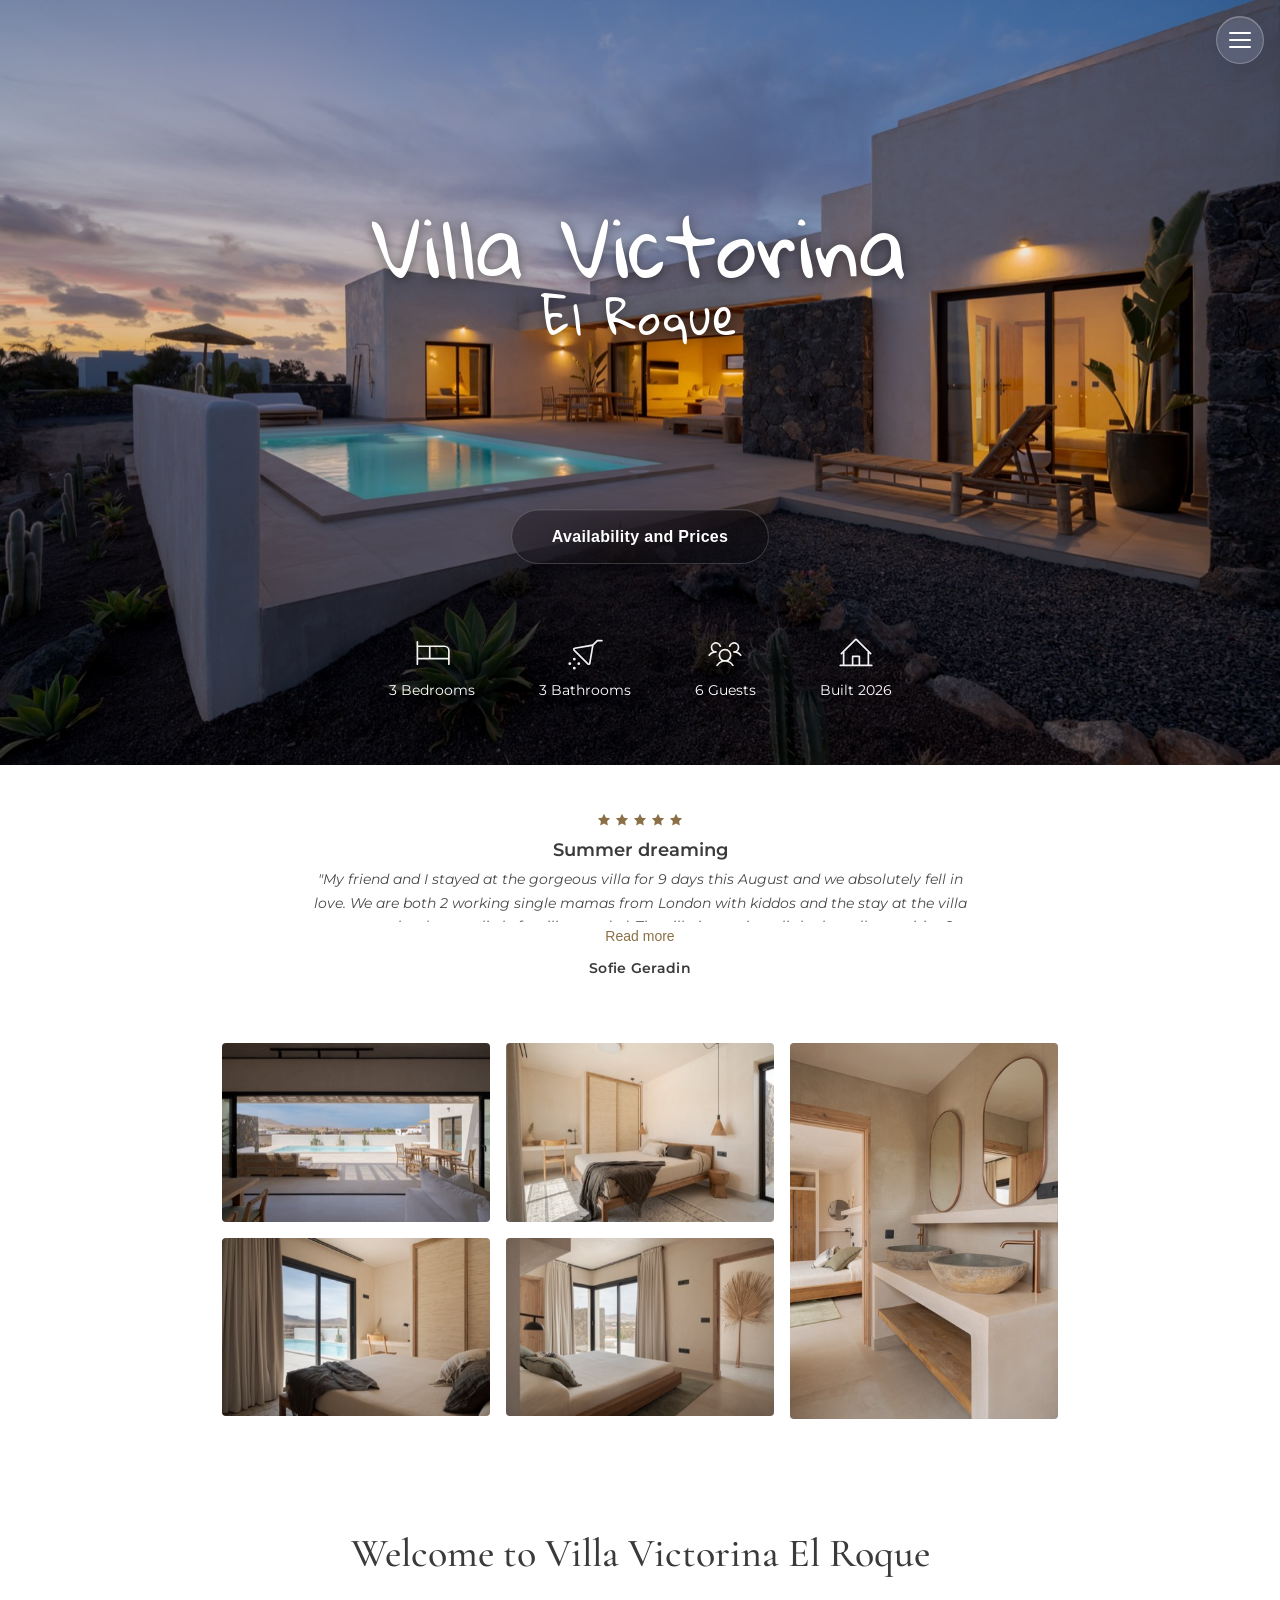
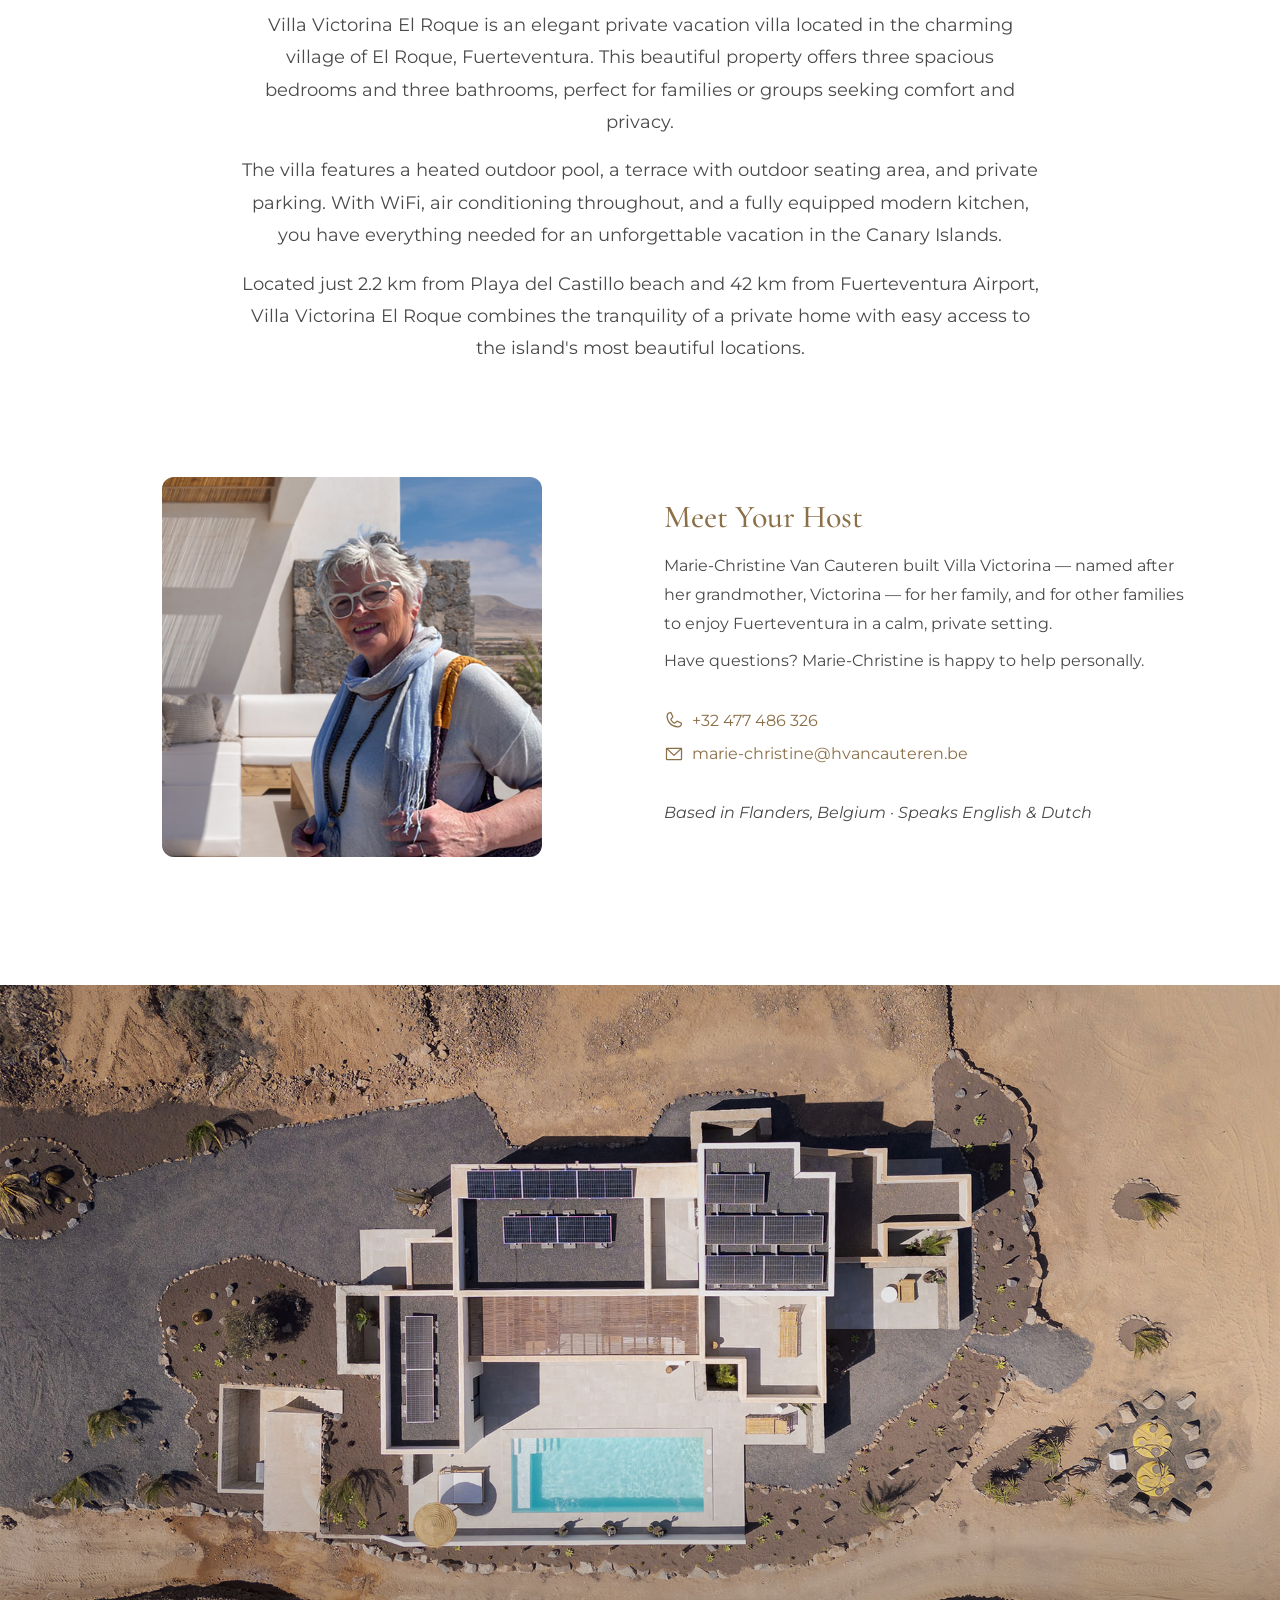
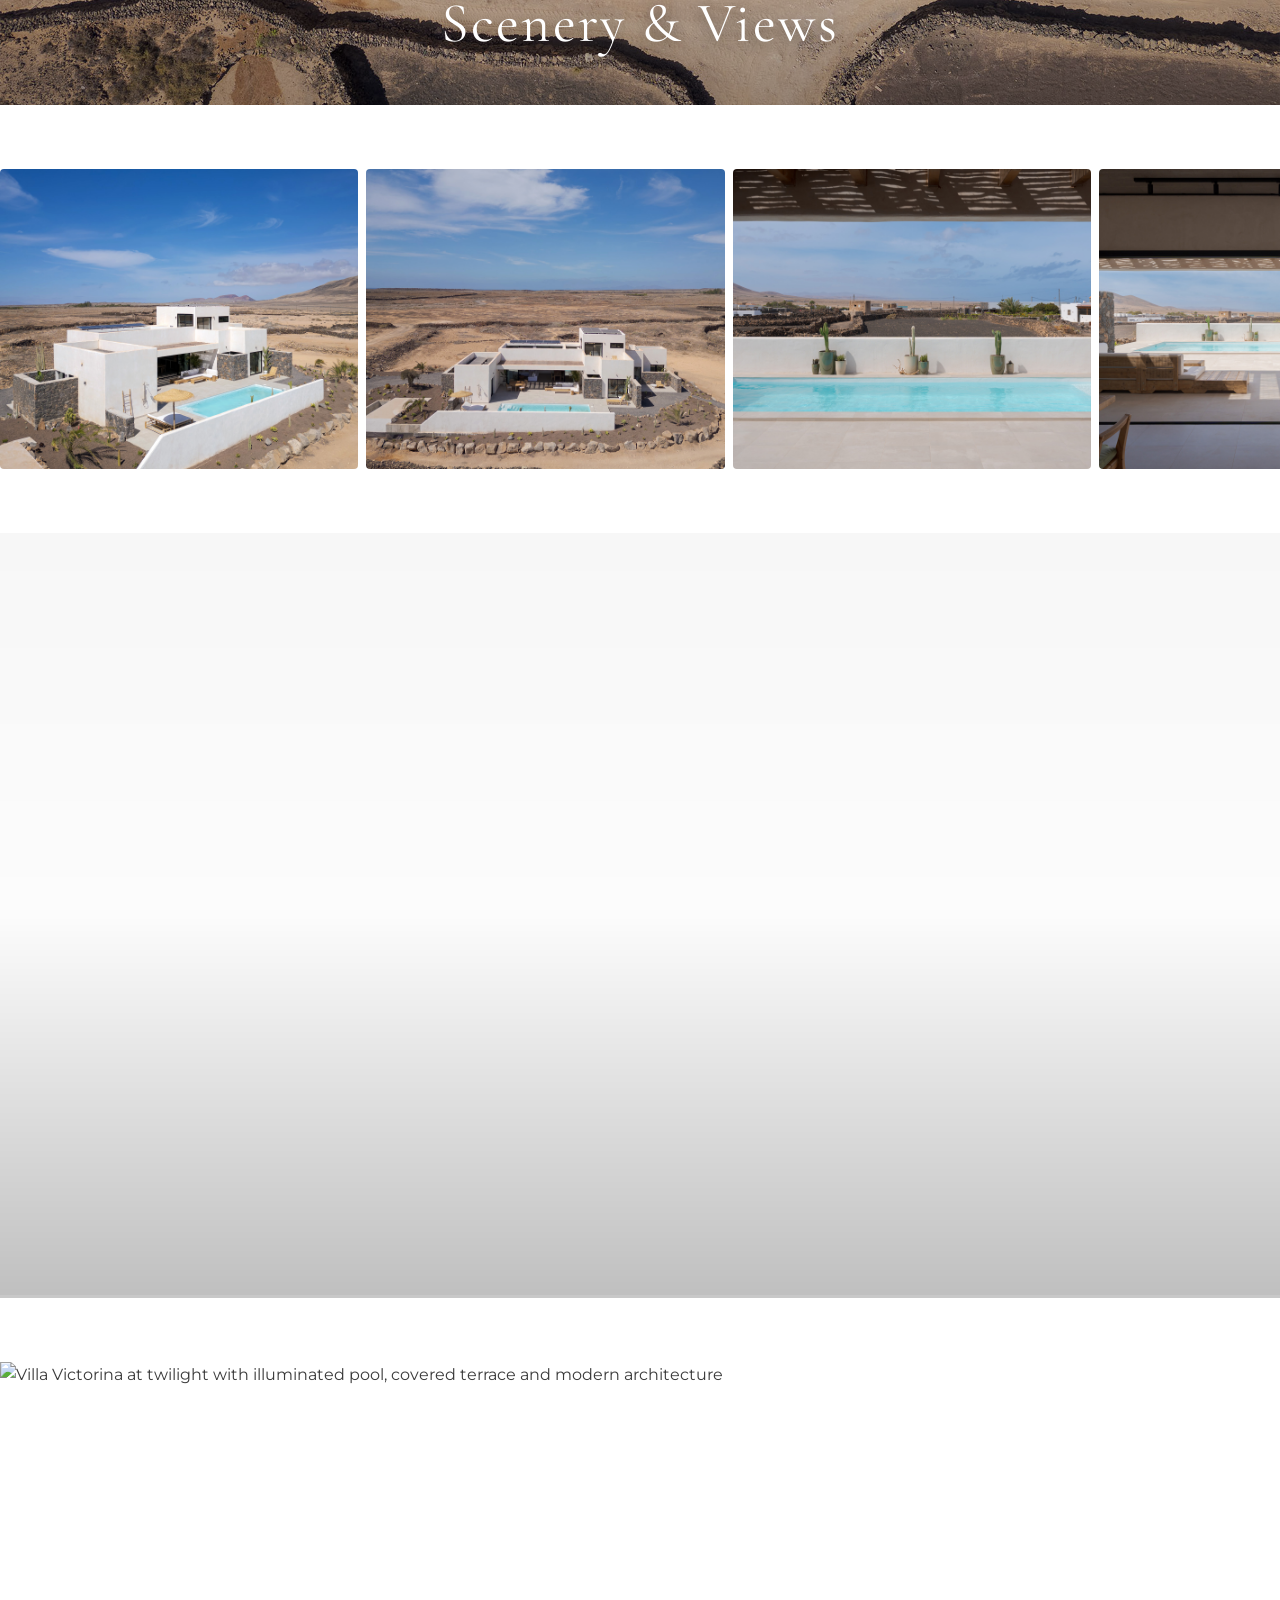
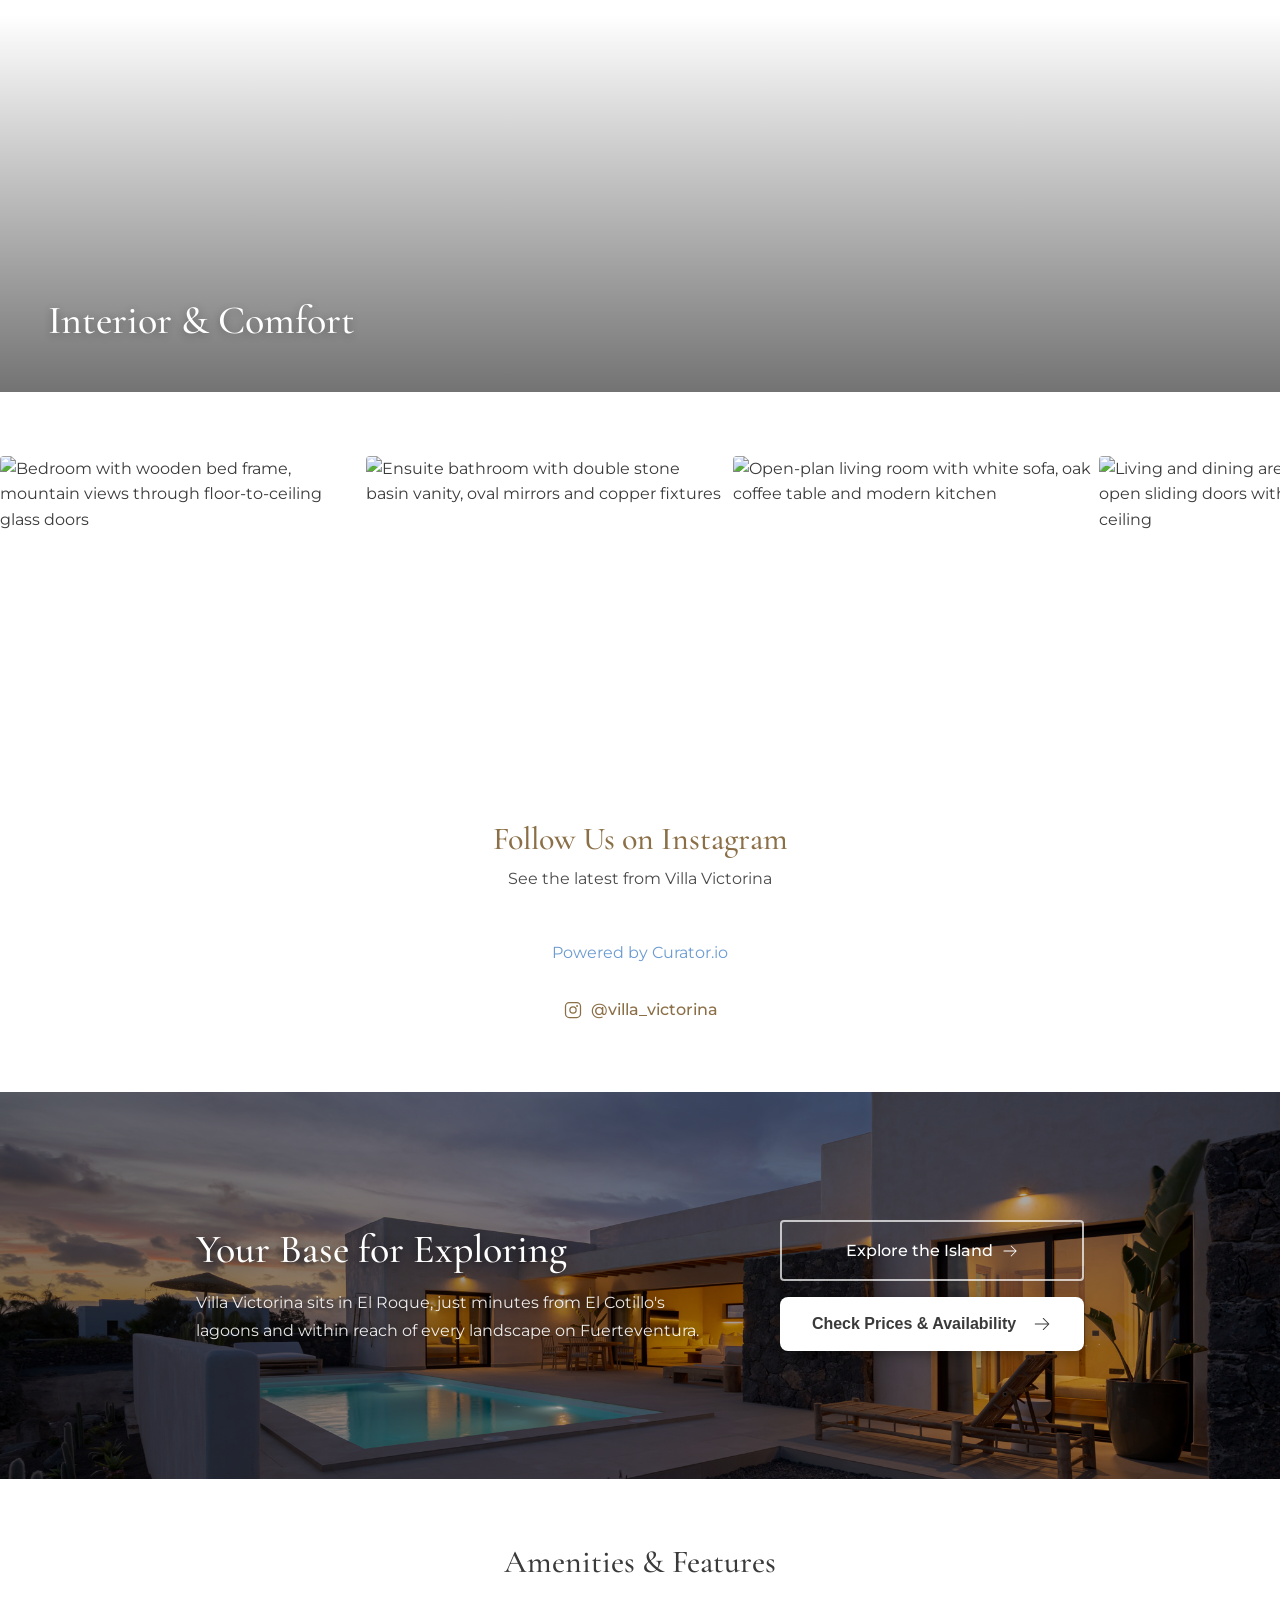
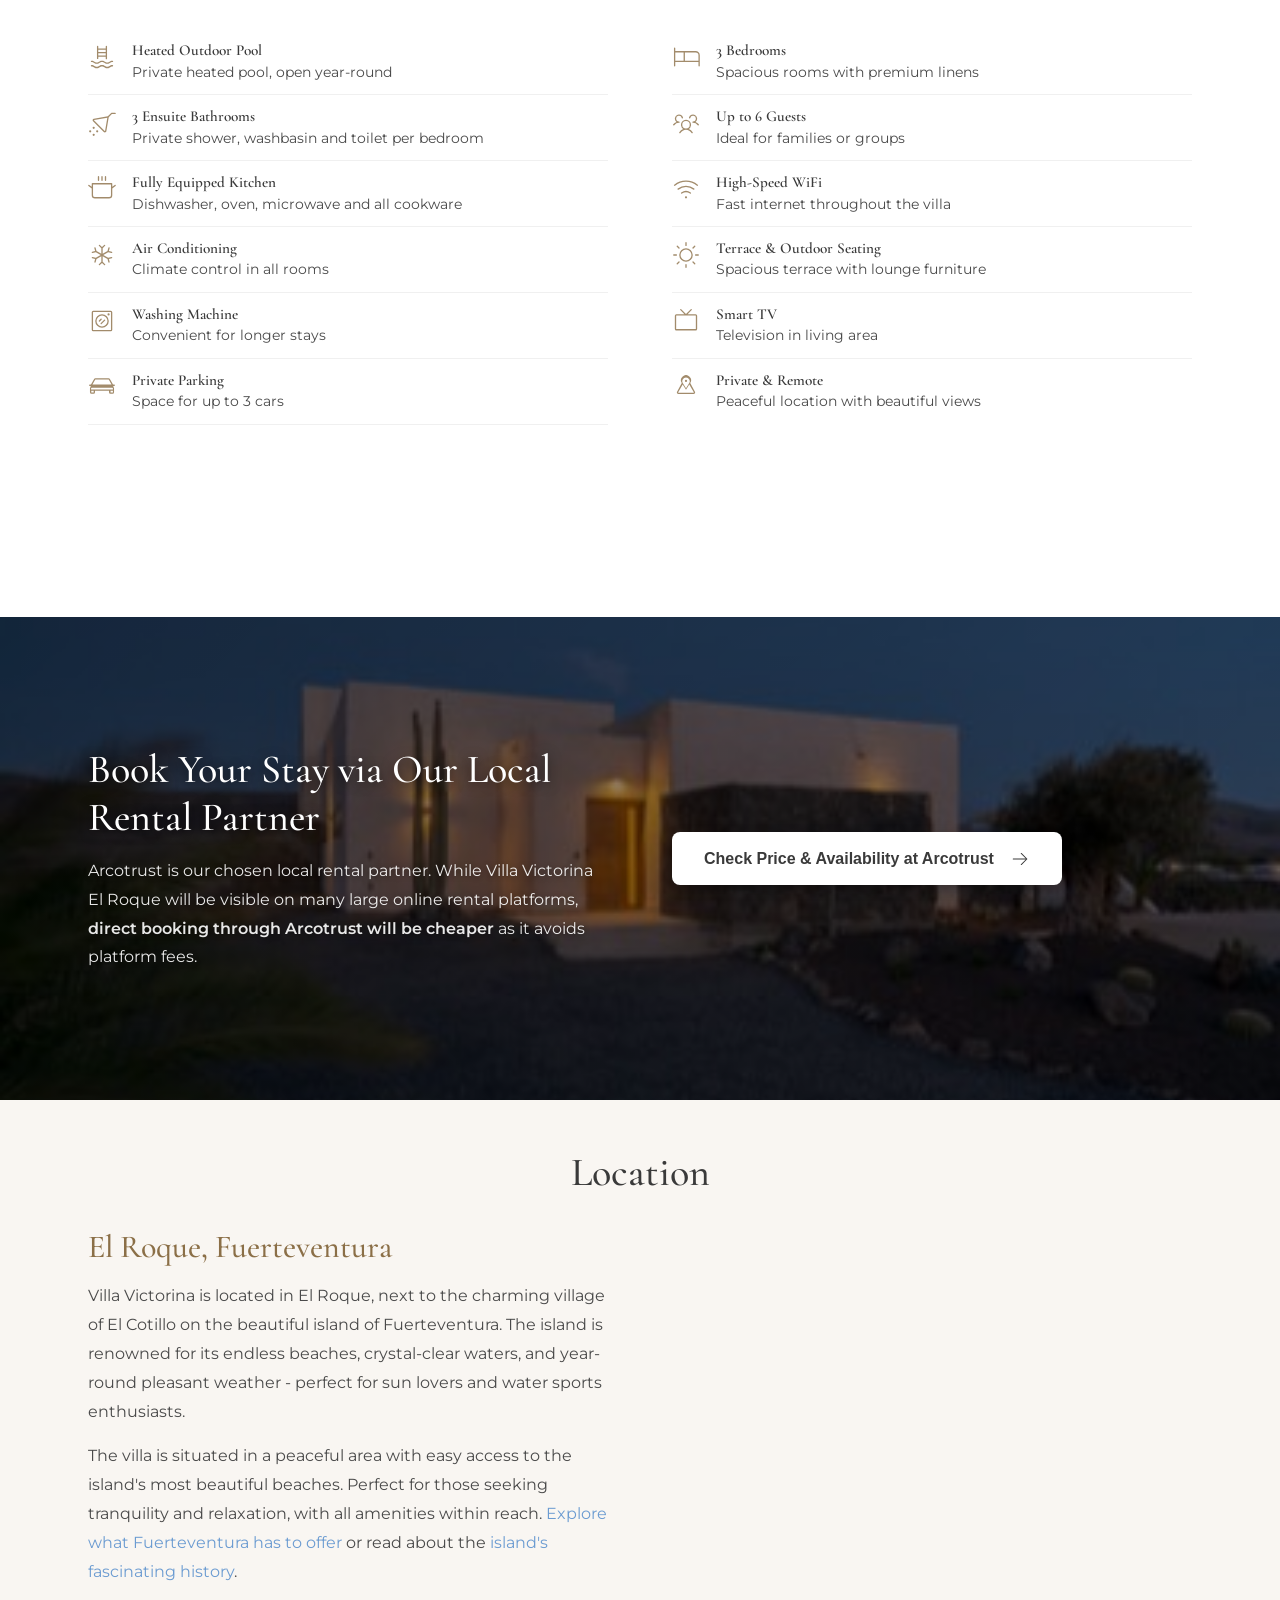
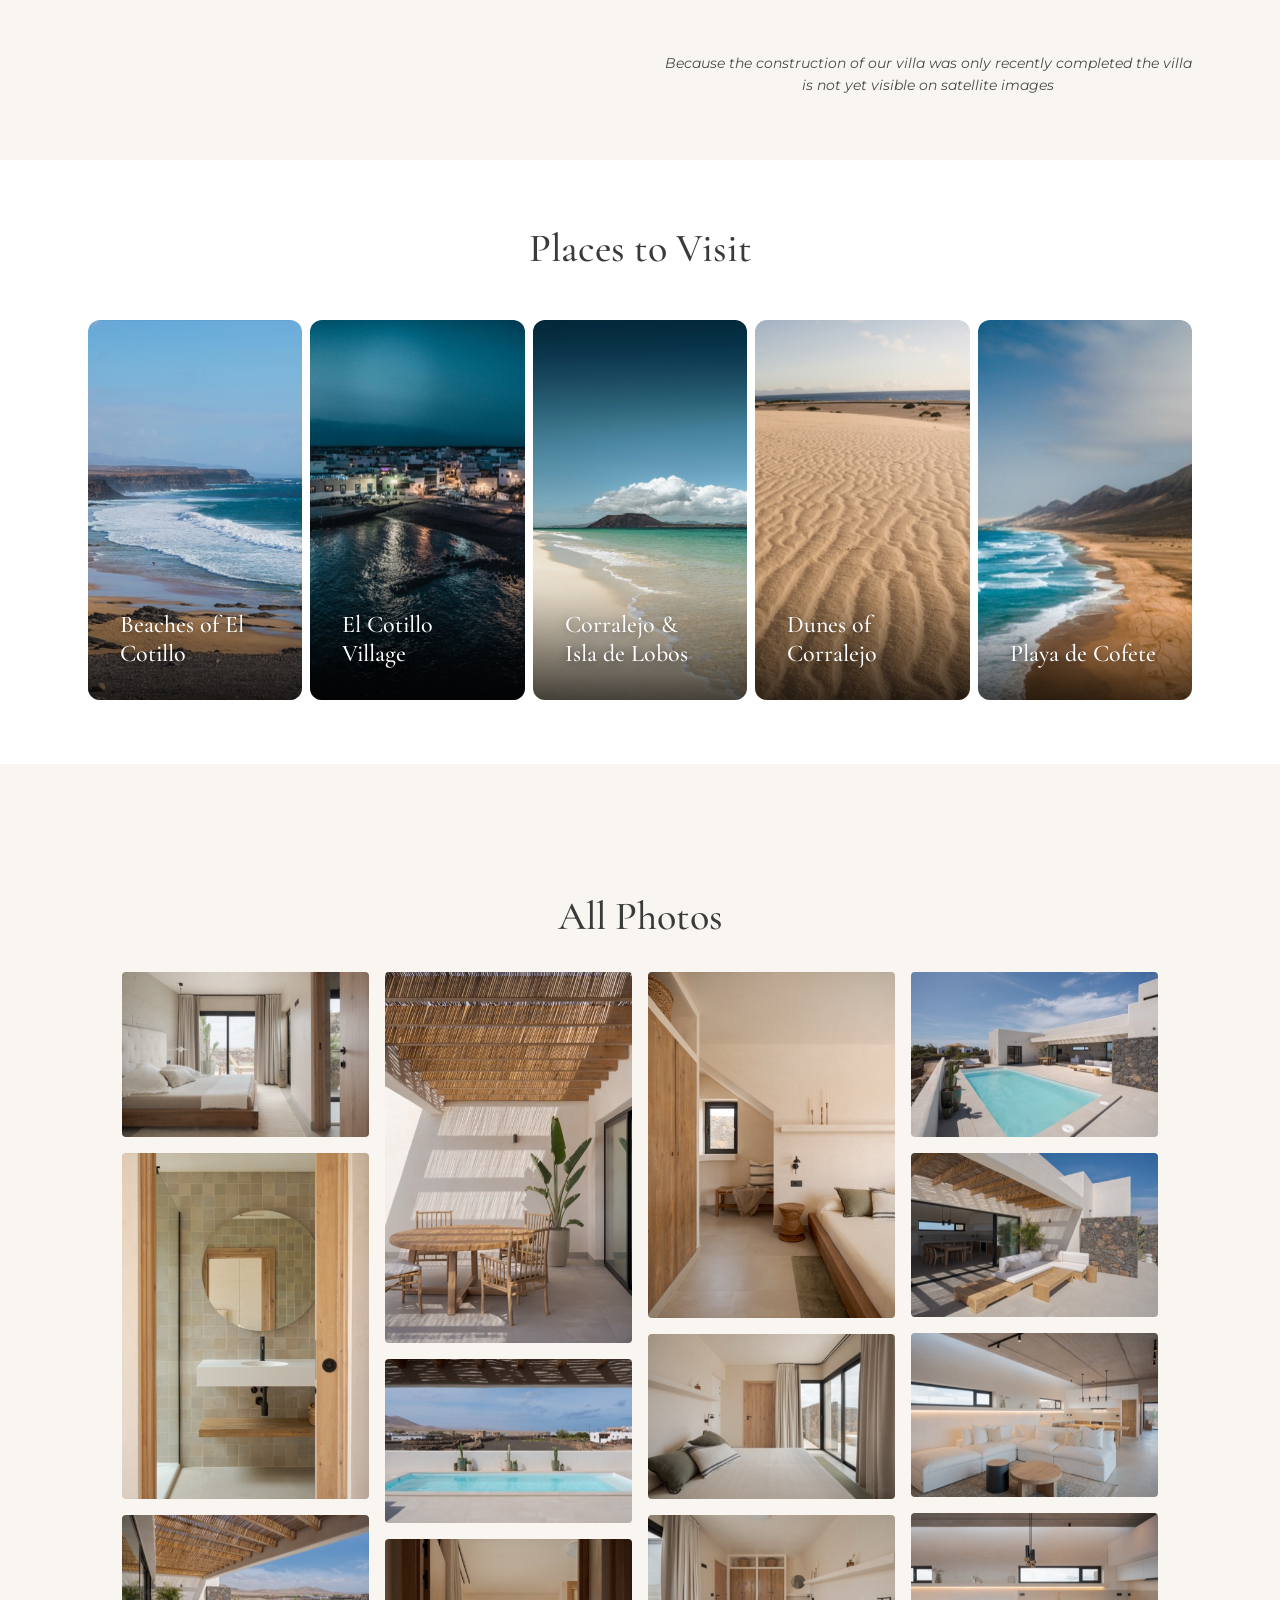
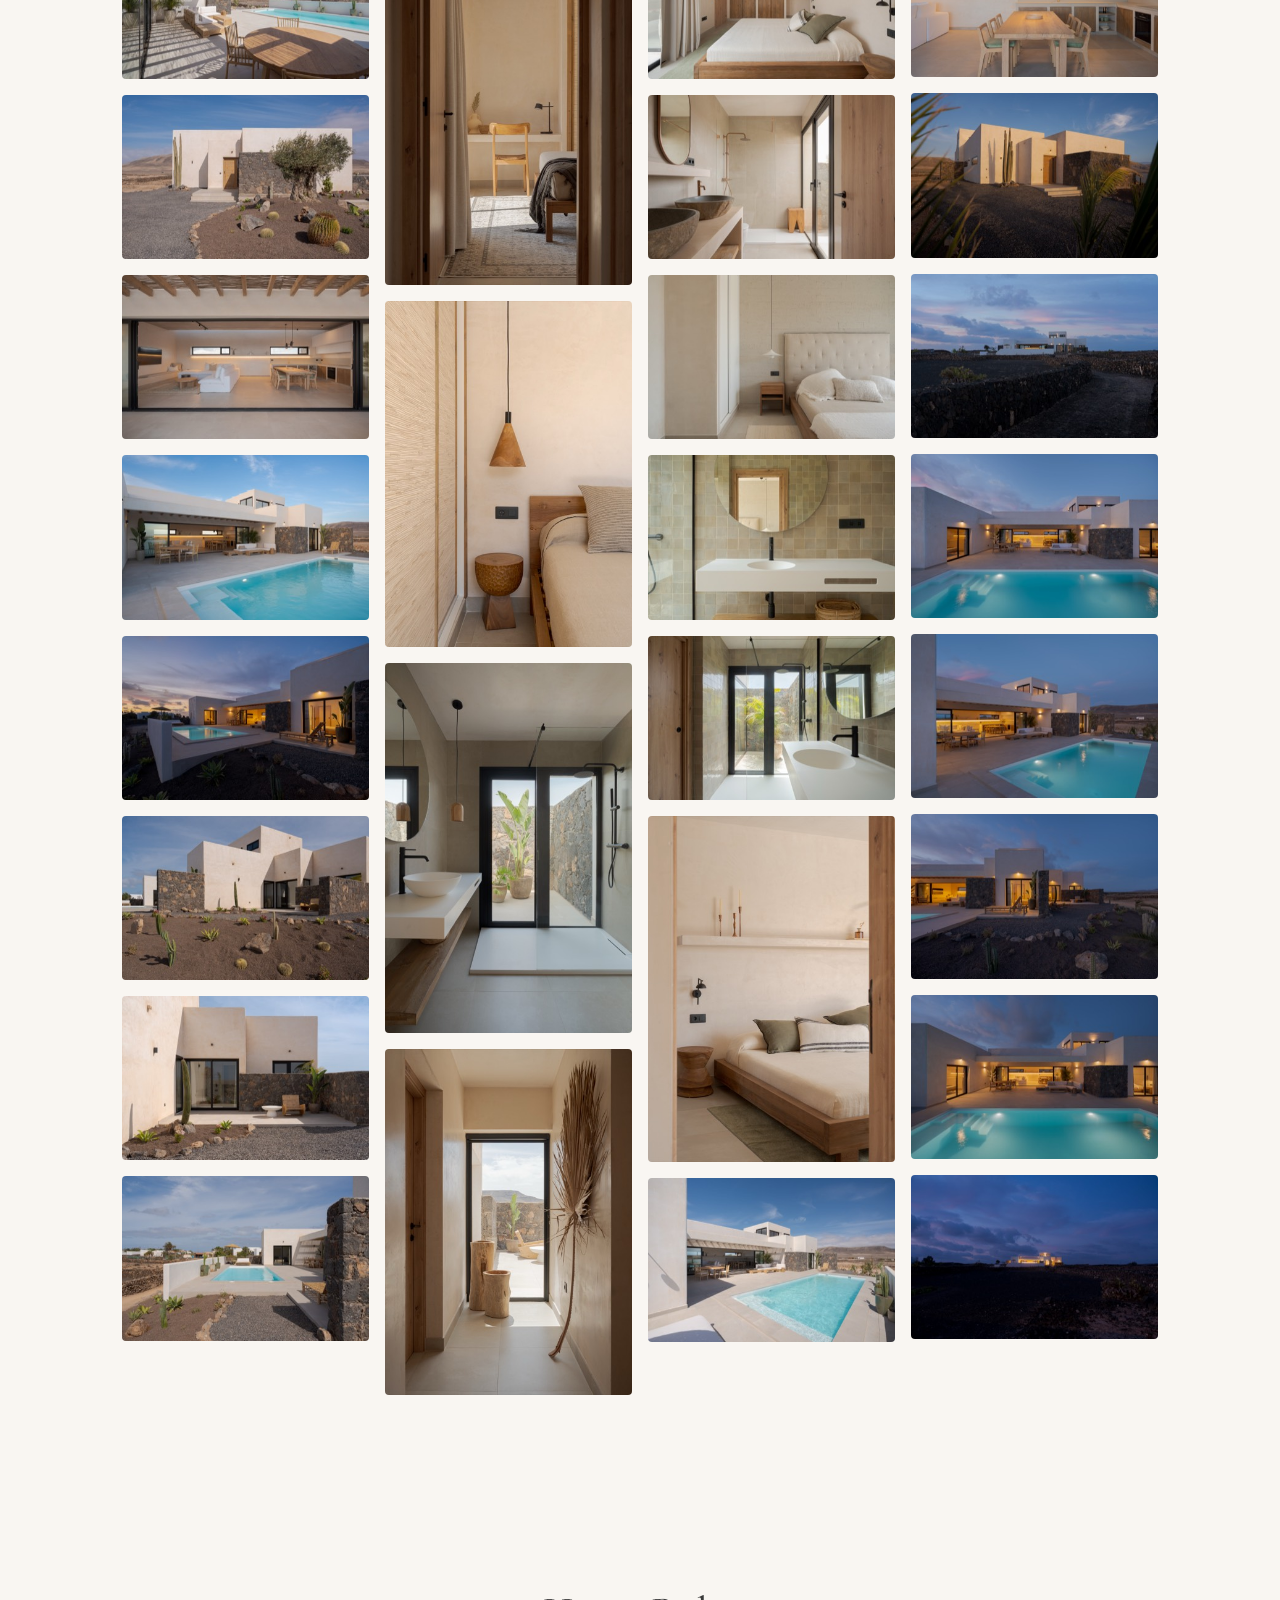
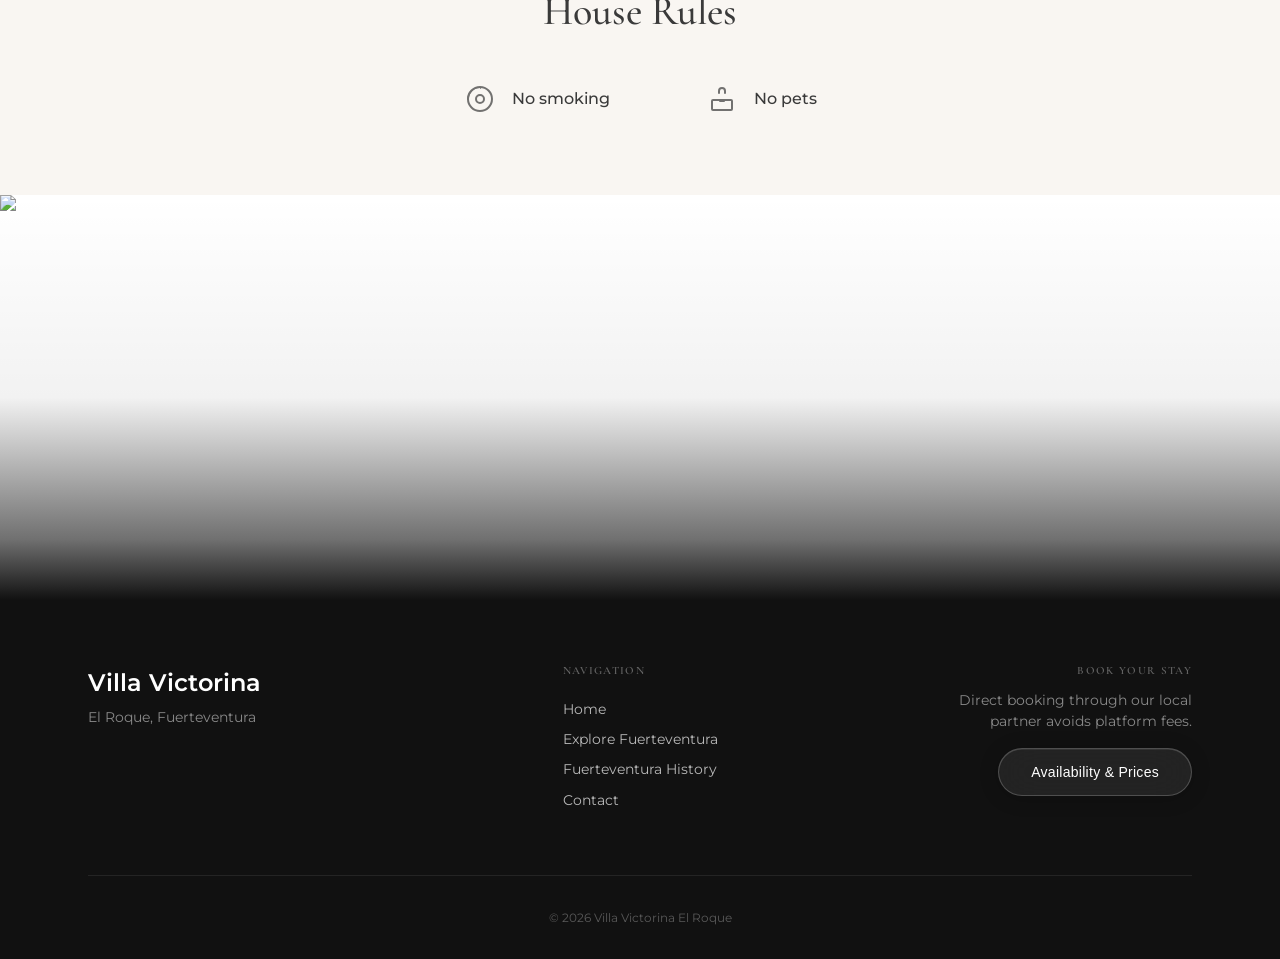
==== index.html @ 4289dc99 "Update contact email to marie-christine@hvancauteren.be Co-Authored-By: Claude Opus 4.6 <noreply@ant" ====
<!DOCTYPE html>
<html lang="en">
<head>
    <meta charset="UTF-8">
    <meta name="viewport" content="width=device-width, initial-scale=1.0">
    <link rel="icon" type="image/svg+xml" href="/favicon.svg">

    <!-- Primary Meta Tags -->
    <title>Villa Victorina El Roque - Private Villa Fuerteventura</title>
    <meta name="title" content="Villa Victorina El Roque - Private Villa Fuerteventura">
    <meta name="description" content="Elegant private villa in El Roque with 3 bedrooms, 3 bathrooms and heated outdoor pool. Near El Cotillo — pristine beaches, untouched nature, no crowds.">
    <meta name="keywords" content="private villa El Roque, villa heated pool Fuerteventura, luxury vacation home Canary Islands, El Roque villa rental, Fuerteventura private house">
    
    <!-- Google Search Console verification (replace YOUR_VERIFICATION_CODE with actual code) -->
    <!-- <meta name="google-site-verification" content="YOUR_VERIFICATION_CODE"> -->

    <!-- Canonical URL -->
    <link rel="canonical" href="https://villavictorinafuerteventura.com/">
    
    <!-- Open Graph / Facebook -->
    <meta property="og:type" content="website">
    <meta property="og:url" content="https://villavictorinafuerteventura.com/">
    <meta property="og:title" content="Villa Victorina El Roque - Private Villa with Heated Outdoor Pool">
    <meta property="og:description" content="Elegant private villa in El Roque with 3 bedrooms, 3 bathrooms and heated outdoor pool. Fully equipped with AC, WiFi and modern kitchen.">
    <meta property="og:image" content="https://villavictorinafuerteventura.com/images/Villa%20El%20Roque%20-%20Noogar%20Design%20-111.jpg">
    
    <!-- Twitter -->
    <meta property="twitter:card" content="summary_large_image">
    <meta property="twitter:url" content="https://villavictorinafuerteventura.com/">
    <meta property="twitter:title" content="Villa Victorina El Roque - Private Villa with Heated Outdoor Pool">
    <meta property="twitter:description" content="Elegant private villa in El Roque with 3 bedrooms, 3 bathrooms and heated outdoor pool. Fully equipped with AC, WiFi and modern kitchen.">
    <meta property="twitter:image" content="https://villavictorinafuerteventura.com/images/Villa%20El%20Roque%20-%20Noogar%20Design%20-111.jpg">
    
    <!-- Preconnect for performance -->
    <link rel="preconnect" href="https://fonts.googleapis.com">
    <link rel="preconnect" href="https://fonts.gstatic.com" crossorigin>
    
    <!-- Google Fonts - Gloria Hallelujah for main title -->
    <link href="https://fonts.googleapis.com/css2?family=Gloria+Hallelujah&display=swap" rel="stylesheet">

    <!-- Google Fonts - Elegant Typography -->
    <link href="https://fonts.googleapis.com/css2?family=Cormorant+Garamond:wght@300;400;500;600;700&family=Montserrat:wght@300;400;500;600&display=swap" rel="stylesheet">
    
    <!-- 
        Phosphor Icons - Inline SVG
        Icons from Phosphor Icons (https://phosphoricons.com/)
        Copyright (c) 2020-present Tobias Fried & Phosphor Icons Contributors
        Licensed under MIT License (https://github.com/phosphor-icons/core/blob/main/LICENSE)
        Icons used under light weight variant
    -->
    
    <!-- Critical CSS - Inline for performance -->
    <style>
        /* Critical CSS will be added inline here */
        :root {
            --color-white: #FFFFFF;
            --color-off-white: #FAFAFA;
            --color-beige: #F5E6D3;
            --color-beige-dark: #E8DCC6;
            --color-stone: #3A3A3A;
            --color-stone-light: #4A4A4A;
            --color-wood: #8B6F47;
            --color-wood-light: #A0826D;
            --color-blue: #6B9BD1;
            --spacing-xs: 0.5rem;
            --spacing-sm: 1rem;
            --spacing-md: 2rem;
            --spacing-lg: 3rem;
            --spacing-xl: 4rem;
        }
        
        * {
            margin: 0;
            padding: 0;
            box-sizing: border-box;
        }
        
        html {
            scroll-behavior: smooth;
        }
        
        body {
            font-family: -apple-system, BlinkMacSystemFont, 'Segoe UI', Roboto, Oxygen, Ubuntu, Cantarell, sans-serif;
            line-height: 1.6;
            color: var(--color-stone);
            background-color: var(--color-white);
        }
        
        /* Skip link for accessibility */
        .skip-link {
            position: absolute;
            top: -40px;
            left: 0;
            background: var(--color-stone);
            color: var(--color-white);
            padding: 8px;
            text-decoration: none;
            z-index: 100;
        }
        
        .skip-link:focus {
            top: 0;
        }

        /* Hero loading: dark base → image fade-in → content fade-in */
        .hero,
        .hero--page,
        .explore-hero {
            background-color: #1a1a2e;
        }

        .hero__image {
            opacity: 0;
            transition: opacity 0.6s ease-out;
        }

        .hero__image.is-loaded {
            opacity: 1;
        }

        .hero__content {
            opacity: 0;
            transform: translateY(12px);
            transition: opacity 0.5s ease-out 0.15s, transform 0.5s ease-out 0.15s;
        }

        .hero__features {
            opacity: 0;
            transform: translateX(-50%) translateY(12px);
            transition: opacity 0.5s ease-out 0.3s, transform 0.5s ease-out 0.3s;
        }

        .hero.is-revealed .hero__content {
            opacity: 1;
            transform: translateY(0);
        }

        .hero.is-revealed .hero__features {
            opacity: 1;
            transform: translateX(-50%) translateY(0);
        }

        /* Nav toggle – critical inline to prevent square-icon flash */
        .nav__toggle {
            position: fixed;
            top: var(--spacing-sm);
            right: var(--spacing-sm);
            z-index: 10005;
            width: 48px;
            height: 48px;
            display: flex;
            flex-direction: column;
            align-items: center;
            justify-content: center;
            gap: 5px;
            background: rgba(255, 255, 255, 0.12);
            backdrop-filter: blur(20px) saturate(1.8);
            -webkit-backdrop-filter: blur(20px) saturate(1.8);
            border: 1px solid rgba(255, 255, 255, 0.25);
            border-radius: 50%;
            cursor: pointer;
            padding: 0;
            box-shadow: 0 4px 30px rgba(0, 0, 0, 0.15),
                        inset 0 0.5px 0 rgba(255, 255, 255, 0.3);
            opacity: 0;
            transition: opacity 0.4s ease-out 0.25s, background 0.3s ease, border-color 0.3s ease, box-shadow 0.3s ease;
        }
        .nav__toggle.is-visible,
        .nav__toggle[aria-expanded="true"] {
            opacity: 1;
        }
        .nav__toggle.nav--scrolled {
            background: rgba(0, 0, 0, 0.06);
            border-color: rgba(0, 0, 0, 0.1);
            box-shadow: 0 2px 12px rgba(0, 0, 0, 0.08);
        }
        .nav__toggle.nav--scrolled .nav__toggle-bar {
            background: #3A3A3A;
        }
        .nav__toggle-bar {
            display: block;
            width: 22px;
            height: 2px;
            background: #fff;
            border-radius: 2px;
            transition: background 0.3s ease;
        }

        /* Nav overlay – hidden by default to prevent flash of links */
        .nav__overlay {
            opacity: 0;
            visibility: hidden;
        }

        /* Hero CTA button – glass style to prevent purple flash */
        .btn {
            display: inline-flex;
            align-items: center;
            justify-content: center;
            text-decoration: none;
            border: none;
            cursor: pointer;
            font-family: -apple-system, BlinkMacSystemFont, 'Segoe UI', Roboto, sans-serif;
        }
        .btn--outline {
            background: rgba(0, 0, 0, 0.35);
            backdrop-filter: blur(24px) saturate(1.6);
            -webkit-backdrop-filter: blur(24px) saturate(1.6);
            color: var(--color-white);
            border: 1px solid rgba(255, 255, 255, 0.18);
            box-shadow: 0 4px 30px rgba(0, 0, 0, 0.2),
                        inset 0 0.5px 0 rgba(255, 255, 255, 0.15);
            padding: 0.85rem 2.5rem;
            font-size: 1rem;
            font-weight: 600;
            border-radius: 80px;
            letter-spacing: 0.02em;
        }
    </style>
    
    <!-- Main Stylesheet -->
    <link rel="stylesheet" href="css/styles.css" media="print" onload="this.media='all'">
    <noscript><link rel="stylesheet" href="css/styles.css"></noscript>
    
    <!-- Structured Data - JSON-LD (VacationRental) -->
    <script type="application/ld+json">
    {
        "@context": "https://schema.org",
        "@type": "VacationRental",
        "name": "Villa Victorina El Roque",
        "description": "Elegant private villa in El Roque with three bedrooms, three bathrooms and a heated outdoor pool. The property features a terrace, WiFi, private parking and is fully equipped with all modern amenities for a comfortable stay.",
        "url": "https://villavictorinafuerteventura.com/",
        "address": {
            "@type": "PostalAddress",
            "addressLocality": "El Roque",
            "addressRegion": "Fuerteventura, Canary Islands",
            "addressCountry": "ES"
        },
        "geo": {
            "@type": "GeoCoordinates",
            "latitude": "28.68574212663537",
            "longitude": "-13.990865409927036"
        },
        "image": [
            "https://villavictorinafuerteventura.com/images/Villa%20El%20Roque%20-%20Noogar%20Design%20-111.jpg",
            "https://villavictorinafuerteventura.com/images/Villa%20El%20Roque%20-%20Noogar%20Design%20-17.jpg",
            "https://villavictorinafuerteventura.com/images/Villa%20El%20Roque%20-%20Noogar%20Design%20-21.jpg",
            "https://villavictorinafuerteventura.com/images/Villa%20El%20Roque%20-%20Noogar%20Design%20-45.jpg",
            "https://villavictorinafuerteventura.com/images/Villa%20El%20Roque%20-%20Noogar%20Design%20-62.jpg",
            "https://villavictorinafuerteventura.com/images/Villa%20El%20Roque%20-%20Noogar%20Design%20-115.jpg"
        ],
        "amenityFeature": [
            {
                "@type": "LocationFeatureSpecification",
                "name": "Heated Outdoor Pool",
                "value": true
            },
            {
                "@type": "LocationFeatureSpecification",
                "name": "WiFi",
                "value": true
            },
            {
                "@type": "LocationFeatureSpecification",
                "name": "Air Conditioning",
                "value": true
            },
            {
                "@type": "LocationFeatureSpecification",
                "name": "Fully Equipped Kitchen",
                "value": true
            },
            {
                "@type": "LocationFeatureSpecification",
                "name": "Terrace",
                "value": true
            },
            {
                "@type": "LocationFeatureSpecification",
                "name": "Washing Machine",
                "value": true
            },
            {
                "@type": "LocationFeatureSpecification",
                "name": "Dishwasher",
                "value": true
            },
            {
                "@type": "LocationFeatureSpecification",
                "name": "Private Parking",
                "value": true
            },
            {
                "@type": "LocationFeatureSpecification",
                "name": "Non-Smoking",
                "value": true
            }
        ],
        "numberOfRooms": 3,
        "numberOfBathroomsTotal": 3,
        "floorSize": {
            "@type": "QuantitativeValue",
            "value": "150",
            "unitCode": "MTK"
        },
        "petsAllowed": false,
        "priceRange": "€€€"
    }
    </script>

    <!-- BreadcrumbList Schema -->
    <script type="application/ld+json">
    {
        "@context": "https://schema.org",
        "@type": "BreadcrumbList",
        "itemListElement": [
            {
                "@type": "ListItem",
                "position": 1,
                "name": "Home",
                "item": "https://villavictorinafuerteventura.com/"
            }
        ]
    }
    </script>

    <!-- Organization Schema -->
    <script type="application/ld+json">
    {
        "@context": "https://schema.org",
        "@type": "LodgingBusiness",
        "name": "Villa Victorina El Roque",
        "url": "https://villavictorinafuerteventura.com/",
        "logo": "https://villavictorinafuerteventura.com/favicon.svg",
        "image": "https://villavictorinafuerteventura.com/images/Villa%20El%20Roque%20-%20Noogar%20Design%20-111.jpg",
        "description": "Elegant private villa in El Roque with 3 bedrooms, 3 bathrooms and heated outdoor pool. Near El Cotillo, Fuerteventura.",
        "address": {
            "@type": "PostalAddress",
            "addressLocality": "El Roque",
            "addressRegion": "Fuerteventura, Canary Islands",
            "addressCountry": "ES"
        },
        "geo": {
            "@type": "GeoCoordinates",
            "latitude": "28.68574212663537",
            "longitude": "-13.990865409927036"
        },
        "telephone": "+32477486326",
        "email": "marie-christine@hvancauteren.be",
        "sameAs": [
            "https://www.instagram.com/villa_victorina"
        ],
        "contactPoint": {
            "@type": "ContactPoint",
            "telephone": "+32477486326",
            "email": "marie-christine@hvancauteren.be",
            "contactType": "reservations",
            "availableLanguage": ["English", "Dutch"]
        }
    }
    </script>

    <!-- FAQ Schema -->
    <script type="application/ld+json">
    {
        "@context": "https://schema.org",
        "@type": "FAQPage",
        "mainEntity": [
            {
                "@type": "Question",
                "name": "How many guests can Villa Victorina accommodate?",
                "acceptedAnswer": {
                    "@type": "Answer",
                    "text": "Villa Victorina can comfortably accommodate up to 6 guests across 3 spacious bedrooms, each with its own ensuite bathroom."
                }
            },
            {
                "@type": "Question",
                "name": "Does Villa Victorina have a heated pool?",
                "acceptedAnswer": {
                    "@type": "Answer",
                    "text": "Yes, Villa Victorina features a private heated outdoor swimming pool, available year-round for guests to enjoy."
                }
            },
            {
                "@type": "Question",
                "name": "How far is Villa Victorina from the nearest beach?",
                "acceptedAnswer": {
                    "@type": "Answer",
                    "text": "Villa Victorina is located just 2.2 km from Playa del Castillo beach. The charming beaches and lagoons of El Cotillo are also just minutes away by car."
                }
            },
            {
                "@type": "Question",
                "name": "How far is Villa Victorina from Fuerteventura Airport?",
                "acceptedAnswer": {
                    "@type": "Answer",
                    "text": "Villa Victorina is approximately 42 km from Fuerteventura Airport (FUE), roughly a 35-minute drive."
                }
            },
            {
                "@type": "Question",
                "name": "What amenities are included at Villa Victorina?",
                "acceptedAnswer": {
                    "@type": "Answer",
                    "text": "The villa includes a heated outdoor pool, WiFi, air conditioning, a fully equipped modern kitchen with dishwasher, washing machine, private parking, and a spacious terrace with outdoor seating."
                }
            },
            {
                "@type": "Question",
                "name": "Are pets allowed at Villa Victorina?",
                "acceptedAnswer": {
                    "@type": "Answer",
                    "text": "No, pets are not allowed at Villa Victorina. The property is also non-smoking."
                }
            }
        ]
    }
    </script>
    
    <!-- Google Analytics - Placeholder (uncomment when ready) -->
    <!--
    <script async src="https://www.googletagmanager.com/gtag/js?id=GA_MEASUREMENT_ID"></script>
    <script>
        window.dataLayer = window.dataLayer || [];
        function gtag(){dataLayer.push(arguments);}
        gtag('js', new Date());
        gtag('config', 'GA_MEASUREMENT_ID');
    </script>
    -->
    
    <!-- Google Tag Manager - Placeholder (uncomment when ready) -->
    <!--
    <script>(function(w,d,s,l,i){w[l]=w[l]||[];w[l].push({'gtm.start':
    new Date().getTime(),event:'gtm.js'});var f=d.getElementsByTagName(s)[0],
    j=d.createElement(s),dl=l!='dataLayer'?'&l='+l:'';j.async=true;j.src=
    'https://www.googletagmanager.com/gtm.js?id='+i+dl;f.parentNode.insertBefore(j,f);
    })(window,document,'script','dataLayer','GTM-XXXXXX');</script>
    -->
    <!-- Preload video for instant scroll-driven playback -->
    <link rel="preload" as="video" href="Video/villa-victorina-walkthrough.mp4" type="video/mp4">
</head>
<body>
    <!-- Google Tag Manager (noscript) - Placeholder -->
    <!--
    <noscript><iframe src="https://www.googletagmanager.com/ns.html?id=GTM-XXXXXX"
    height="0" width="0" style="display:none;visibility:hidden"></iframe></noscript>
    -->
    
    <!-- Skip Link -->
    <a href="#main-content" class="skip-link">Skip to content</a>

    <!-- Navigation -->
    <nav class="nav" role="navigation" aria-label="Main navigation">
        <button class="nav__toggle" aria-expanded="false" aria-controls="nav-menu" aria-label="Open menu">
            <span class="nav__toggle-bar"></span>
            <span class="nav__toggle-bar"></span>
            <span class="nav__toggle-bar"></span>
        </button>
        <div class="nav__overlay" id="nav-menu" aria-hidden="true">
            <ul class="nav__list">
                <li><a href="/" class="nav__link nav__link--active">Home</a></li>
                <li><a href="/explore-fuerteventura.html" class="nav__link">Explore Fuerteventura</a></li>
                <li><a href="/fuerteventura-history.html" class="nav__link">Fuerteventura History</a></li>
                <li><a href="/contact.html" class="nav__link">Contact</a></li>
            </ul>
        </div>
    </nav>

    <!-- Hero Section -->
    <header class="hero" role="banner" id="main-content">
        <div class="hero__image-container">
            <img
                src="images/large/Villa El Roque - Noogar Design -111.jpg"
                alt="Villa Victorina El Roque - 3 bedroom villa with heated outdoor pool in El Roque, Fuerteventura"
                class="hero__image"
                fetchpriority="high">
        </div>
        <div class="hero__content">
            <h1 class="hero__title">Villa Victorina <br><span class="hero__title-sub">El Roque</span></h1>
            <a href="#reserveer" class="btn btn--outline btn--large" aria-label="Book your stay at Villa Victorina El Roque">
                Availability and Prices
            </a>
        </div>
        <div class="hero__features">
            <div class="hero__feature-item">
                <svg class="hero__feature-icon" viewBox="0 0 256 256" fill="currentColor" xmlns="http://www.w3.org/2000/svg">
                    <path d="M216,74H30V48a6,6,0,0,0-12,0V208a6,6,0,0,0,12,0V174H242v34a6,6,0,0,0,12,0V112A38,38,0,0,0,216,74ZM30,86h76v76H30Zm88,76V86h98a26,26,0,0,1,26,26v50Z"/>
                </svg>
                <span class="hero__feature-label">3 Bedrooms</span>
            </div>
            <div class="hero__feature-item">
                <svg class="hero__feature-icon" viewBox="0 0 256 256" fill="currentColor" xmlns="http://www.w3.org/2000/svg">
                    <path d="M62,236a10,10,0,1,1-10-10A10,10,0,0,1,62,236Zm22-42a10,10,0,1,0,10,10A10,10,0,0,0,84,194Zm-64,0a10,10,0,1,0,10,10A10,10,0,0,0,20,194Zm32-32a10,10,0,1,0,10,10A10,10,0,0,0,52,162ZM254,40a6,6,0,0,1-6,6H218.49l-28.9,28.89L167.83,202.32a14,14,0,0,1-23.71,7.57l-98-98a14,14,0,0,1,7.6-23.71l127.4-21.76,30.65-30.65A6,6,0,0,1,216,34h32A6,6,0,0,1,254,40ZM176.66,79.34,55.7,100a2,2,0,0,0-1.11,3.39l98,98a2,2,0,0,0,3.39-1.09Z"/>
                </svg>
                <span class="hero__feature-label">3 Bathrooms</span>
            </div>
            <div class="hero__feature-item">
                <svg class="hero__feature-icon" viewBox="0 0 256 256" fill="currentColor" xmlns="http://www.w3.org/2000/svg">
                    <path d="M243.6,148.8a6,6,0,0,1-8.4-1.2A53.58,53.58,0,0,0,192,126a6,6,0,0,1,0-12,26,26,0,1,0-25.18-32.5,6,6,0,0,1-11.62-3,38,38,0,1,1,59.91,39.63A65.69,65.69,0,0,1,244.8,140.4,6,6,0,0,1,243.6,148.8ZM189.19,213a6,6,0,0,1-2.19,8.2,5.9,5.9,0,0,1-3,.81,6,6,0,0,1-5.2-3,59,59,0,0,0-101.62,0,6,6,0,1,1-10.38-6A70.1,70.1,0,0,1,103,182.55a46,46,0,1,1,50.1,0A70.1,70.1,0,0,1,189.19,213ZM128,178a34,34,0,1,0-34-34A34,34,0,0,0,128,178ZM70,120a6,6,0,0,0-6-6A26,26,0,1,1,89.18,81.49a6,6,0,1,0,11.62-3,38,38,0,1,0-59.91,39.63A65.69,65.69,0,0,0,11.2,140.4a6,6,0,1,0,9.6,7.2A53.58,53.58,0,0,1,64,126,6,6,0,0,0,70,120Z"/>
                </svg>
                <span class="hero__feature-label">6 Guests</span>
            </div>
            <div class="hero__feature-item">
                <svg class="hero__feature-icon" viewBox="0 0 256 256" fill="currentColor" xmlns="http://www.w3.org/2000/svg">
                    <path d="M240,210H222V131.17l5.76,5.76a6,6,0,0,0,8.48-8.49L137.9,30.09a14,14,0,0,0-19.8,0L19.76,128.44a6,6,0,0,0,8.48,8.49L34,131.17V210H16a6,6,0,0,0,0,12H240a6,6,0,0,0,0-12ZM46,119.17l80.58-80.59a2,2,0,0,1,2.84,0L210,119.17V210H158V152a6,6,0,0,0-6-6H104a6,6,0,0,0-6,6v58H46ZM146,210H110V158h36Z"/>
                </svg>
                <span class="hero__feature-label">Built 2026</span>
            </div>
        </div>
    </header>

    <!-- Hero fade-in trigger -->
    <script>
    (function() {
        var hero = document.querySelector('.hero');
        var img = hero && hero.querySelector('.hero__image');
        var navBtn = document.querySelector('.nav__toggle');
        if (!img) return;
        function reveal() {
            img.classList.add('is-loaded');
            hero.classList.add('is-revealed');
            if (navBtn) navBtn.classList.add('is-visible');
        }
        if (img.complete && img.naturalWidth) { reveal(); }
        else { img.addEventListener('load', reveal, { once: true }); }

        // Toggle nav style when scrolled past hero
        var threshold = hero.offsetHeight * 0.7;
        var scrolled = false;
        window.addEventListener('scroll', function() {
            var past = window.scrollY > threshold;
            if (past !== scrolled) {
                scrolled = past;
                navBtn.classList.toggle('nav--scrolled', past);
            }
        }, { passive: true });
    })();
    </script>

    <!-- Main Content -->
    <main id="main-content">
        
        <!-- Guest Review -->
        <section class="review" aria-label="Guest review">
            <div class="container">
                <div class="review__card">
                    <div class="review__stars" aria-label="5 out of 5 stars">
                        <svg viewBox="0 0 20 20" fill="currentColor"><path d="M10 1l2.39 4.84 5.34.78-3.87 3.77.91 5.32L10 13.27 5.23 15.71l.91-5.32L2.27 6.62l5.34-.78z"/></svg>
                        <svg viewBox="0 0 20 20" fill="currentColor"><path d="M10 1l2.39 4.84 5.34.78-3.87 3.77.91 5.32L10 13.27 5.23 15.71l.91-5.32L2.27 6.62l5.34-.78z"/></svg>
                        <svg viewBox="0 0 20 20" fill="currentColor"><path d="M10 1l2.39 4.84 5.34.78-3.87 3.77.91 5.32L10 13.27 5.23 15.71l.91-5.32L2.27 6.62l5.34-.78z"/></svg>
                        <svg viewBox="0 0 20 20" fill="currentColor"><path d="M10 1l2.39 4.84 5.34.78-3.87 3.77.91 5.32L10 13.27 5.23 15.71l.91-5.32L2.27 6.62l5.34-.78z"/></svg>
                        <svg viewBox="0 0 20 20" fill="currentColor"><path d="M10 1l2.39 4.84 5.34.78-3.87 3.77.91 5.32L10 13.27 5.23 15.71l.91-5.32L2.27 6.62l5.34-.78z"/></svg>
                    </div>
                    <h3 class="review__title">Summer dreaming</h3>
                    <div class="review__body">
                        <p class="review__text">"My friend and I stayed at the gorgeous villa for 9 days this August and we absolutely fell in love. We are both 2 working single mamas from London with kiddos and the stay at the villa was exactly what our little families needed. The villa is spacious, light, has all amenities 2 mama's need to keep on top of their children. The pool is stunning, heated and endless entertainment for the kids. The views over El Roque and the gorgeous landscape from Fuerteventura is infinite from the villa, the villa and its location is a little slice of heaven. Cotillo beaches are a 6 minutes drive... I can only recommend this beautiful home to anyone! Big love to the owners! You did an amazing job!!"</p>
                    </div>
                    <button class="review__toggle" aria-expanded="false">Read more</button>
                    <p class="review__author">Sofie Geradin</p>
                </div>
            </div>
        </section>

        <!-- Top 10 Photo Gallery Section -->
        <section id="gallery" class="gallery gallery--top" aria-labelledby="gallery-heading">
            <div class="container">
                <div class="gallery__masonry gallery__masonry--centered" id="galleryTop10">
                    <!-- Top 10 photos will be dynamically loaded via JavaScript -->
                </div>
            </div>
        </section>

        <!-- Description Section -->
        <section id="description" class="description" aria-labelledby="description-heading">
            <div class="container">
                <h2 id="description-heading" class="section__title">Welcome to Villa Victorina El Roque</h2>
                <div class="description__intro">
                    <p>Villa Victorina El Roque is an elegant private vacation villa located in the charming village of El Roque, Fuerteventura. This beautiful property offers three spacious bedrooms and three bathrooms, perfect for families or groups seeking comfort and privacy.</p>
                    <p>The villa features a heated outdoor pool, a terrace with outdoor seating area, and private parking. With WiFi, air conditioning throughout, and a fully equipped modern kitchen, you have everything needed for an unforgettable vacation in the Canary Islands.</p>
                    <p>Located just 2.2 km from Playa del Castillo beach and 42 km from Fuerteventura Airport, Villa Victorina El Roque combines the tranquility of a private home with easy access to the island's most beautiful locations.</p>
                </div>

                <!-- Meet Your Host -->
                <div class="owner">
                    <div class="owner__content">
                        <div class="owner__image-wrapper">
                            <img src="images/meet_the_owner.jpg" alt="Marie-Christine Van Cauteren, owner of Villa Victorina" class="owner__image" loading="lazy" width="600" height="900" />
                        </div>
                        <div class="owner__text">
                            <h3 class="owner__title">Meet Your Host</h3>
                            <p>Marie-Christine Van Cauteren built Villa Victorina — named after her grandmother, Victorina — for her family, and for other families to enjoy Fuerteventura in a calm, private setting.</p>
                            <p>Have questions? Marie-Christine is happy to help personally.</p>
                            <div class="owner__contact">
                                <a href="tel:+32477486326" class="owner__contact-link">
                                    <svg xmlns="http://www.w3.org/2000/svg" width="20" height="20" viewBox="0 0 256 256" fill="currentColor" aria-hidden="true">
                                        <path d="M222.37,158.46l-47.11-21.11-.13-.06a16,16,0,0,0-15.17,1.4,8.12,8.12,0,0,0-.75.56L134.87,160c-15.42-7.49-31.34-23.29-38.83-38.51l20.78-24.71c.2-.25.39-.5.57-.77a16,16,0,0,0,1.32-15.06l0-.12L97.54,33.64a16,16,0,0,0-16.62-9.52A56.26,56.26,0,0,0,32,80c0,79.4,64.6,144,144,144a56.26,56.26,0,0,0,55.88-48.92A16,16,0,0,0,222.37,158.46ZM176,208A128.14,128.14,0,0,1,48,80,40.2,40.2,0,0,1,82.87,40a.61.61,0,0,0,0,.12l21,47L83.2,111.86a6.13,6.13,0,0,0-.57.77,16,16,0,0,0-1,15.7c9.06,18.53,27.73,37.06,46.46,46.11a16,16,0,0,0,15.17-1.4,8.12,8.12,0,0,0,.75-.56L168.89,152l47,21.05h0s.08,0,.11,0A40.21,40.21,0,0,1,176,208Z"/>
                                    </svg>
                                    +32 477 486 326
                                </a>
                                <a href="mailto:marie-christine@hvancauteren.be" class="owner__contact-link">
                                    <svg xmlns="http://www.w3.org/2000/svg" width="20" height="20" viewBox="0 0 256 256" fill="currentColor" aria-hidden="true">
                                        <path d="M224,48H32a8,8,0,0,0-8,8V192a16,16,0,0,0,16,16H216a16,16,0,0,0,16-16V56A8,8,0,0,0,224,48ZM203.43,64,128,133.15,52.57,64ZM216,192H40V74.19l82.59,75.71a8,8,0,0,0,10.82,0L216,74.19V192Z"/>
                                    </svg>
                                    marie-christine@hvancauteren.be
                                </a>
                            </div>
                            <p class="owner__note">Based in Flanders, Belgium · Speaks English & Dutch</p>
                        </div>
                    </div>
                </div>

                <!-- Scenery and Views - Full-bleed drone flyover -->
                <div class="scenery-flyover">
                    <img src="images/Scenery/Villa El Roque - Noogar Design -2-topview.jpg" alt="Aerial drone view of Villa Victorina El Roque showing the villa, pool and surrounding Fuerteventura landscape" class="scenery-flyover__image" loading="lazy" width="1600" height="1067">
                    <div class="scenery-flyover__overlay"></div>
                    <div class="scenery-flyover__content">
                        <h3 class="scenery-flyover__title">Scenery & Views</h3>
                    </div>
                </div>

                <!-- Scenery Carousel -->
                <div class="scenery-carousel">
                    <div class="scenery-carousel__track">
                        <div class="scenery-carousel__slide">
                            <img src="images/Scenery/Villa El Roque - Noogar Design -3.jpg" alt="Villa Victorina with pool and Fuerteventura mountain landscape" class="scenery-carousel__image" loading="lazy" width="1999" height="1332">
                        </div>
                        <div class="scenery-carousel__slide">
                            <img src="images/Scenery/Villa El Roque - Noogar Design -6.jpg" alt="Villa Victorina surrounded by the volcanic desert landscape of Fuerteventura" class="scenery-carousel__image" loading="lazy" width="1999" height="1332">
                        </div>
                        <div class="scenery-carousel__slide">
                            <img src="images/Scenery/Villa El Roque - Noogar Design -15.jpg" alt="View from the terrace across the pool towards El Roque village and mountains" class="scenery-carousel__image" loading="lazy" width="1999" height="1332">
                        </div>
                        <div class="scenery-carousel__slide">
                            <img src="images/Scenery/Villa El Roque - Noogar Design -17.jpg" alt="Indoor-outdoor living with views through sliding doors to pool and landscape" class="scenery-carousel__image" loading="lazy" width="1999" height="1332">
                        </div>
                        <div class="scenery-carousel__slide">
                            <img src="images/Scenery/Villa El Roque - Noogar Design -64.jpg" alt="Pool terrace with villa architecture and mountain backdrop" class="scenery-carousel__image" loading="lazy" width="1999" height="1332">
                        </div>
                        <div class="scenery-carousel__slide">
                            <img src="images/Scenery/Villa El Roque - Noogar Design -62.jpg" alt="Covered terrace with lounge furniture overlooking pool and landscape" class="scenery-carousel__image" loading="lazy" width="1999" height="1332">
                        </div>
                    </div>
                </div>

                <!-- Scroll-Driven Video -->
                <div class="scroll-video">
                    <div class="scroll-video__sticky">
                        <video class="scroll-video__media" src="Video/villa-victorina-walkthrough.mp4" muted playsinline preload="auto" aria-hidden="true"></video>
                        <div class="scroll-video__overlay"></div>
                        <div class="scroll-video__progress" aria-hidden="true">
                            <div class="scroll-video__progress-bar"></div>
                        </div>
                    </div>
                </div>

                <!-- Interior & Comfort - Full-bleed hero image -->
                <div class="interior-flyover">
                    <img src="images/Villa El Roque - Noogar Design -108.jpg" alt="Villa Victorina at twilight with illuminated pool, covered terrace and modern architecture" class="interior-flyover__image" loading="lazy" width="1600" height="1067">
                    <div class="interior-flyover__overlay"></div>
                    <div class="interior-flyover__content">
                        <h3 class="interior-flyover__title">Interior &amp; Comfort</h3>
                    </div>
                </div>

                <!-- Interior Carousel -->
                <div class="interior-carousel">
                    <div class="interior-carousel__track">
                        <div class="interior-carousel__slide">
                            <img src="images/Villa El Roque - Noogar Design -35.jpg" alt="Bedroom with wooden bed frame, mountain views through floor-to-ceiling glass doors" class="interior-carousel__image" loading="lazy" width="2048" height="1365">
                        </div>
                        <div class="interior-carousel__slide">
                            <img src="images/Villa El Roque - Noogar Design -45.jpg" alt="Ensuite bathroom with double stone basin vanity, oval mirrors and copper fixtures" class="interior-carousel__image" loading="lazy" width="1463" height="2048">
                        </div>
                        <div class="interior-carousel__slide">
                            <img src="images/Villa El Roque - Noogar Design -101.jpg" alt="Open-plan living room with white sofa, oak coffee table and modern kitchen" class="interior-carousel__image" loading="lazy" width="2048" height="1365">
                        </div>
                        <div class="interior-carousel__slide">
                            <img src="images/Villa El Roque - Noogar Design -105.jpg" alt="Living and dining area viewed through open sliding doors with wooden beam ceiling" class="interior-carousel__image" loading="lazy" width="2048" height="1365">
                        </div>
                        <div class="interior-carousel__slide">
                            <img src="images/Villa El Roque - Noogar Design -43.jpg" alt="Bathroom with stone basin, copper rain shower and glass door to private patio" class="interior-carousel__image" loading="lazy" width="2048" height="1365">
                        </div>
                        <div class="interior-carousel__slide">
                            <img src="images/Villa El Roque - Noogar Design -26.jpg" alt="Bathroom with white basin, round mirror, wooden pendant light and walk-in shower with garden view" class="interior-carousel__image" loading="lazy" width="1365" height="2048">
                        </div>
                    </div>
                </div>

                <!-- Instagram Feed -->
                <div class="instagram">
                    <h3 class="instagram__title">Follow Us on Instagram</h3>
                    <p class="instagram__subtitle">See the latest from Villa Victorina</p>
                    <div class="instagram__feed" id="instagram-feed">
                        <div id="curator-feed-default-feed-layout"><a href="https://curator.io" target="_blank" class="crt-logo crt-tag">Powered by Curator.io</a></div>
                        <script type="text/javascript">
                        /* curator-feed-default-feed-layout */
                        (function(){
                        var i,e,d=document,s="script";i=d.createElement("script");i.async=1;i.charset="UTF-8";
                        i.src="https://cdn.curator.io/published/dececfc3-b527-4511-beb4-7a180bcee0f9.js";
                        e=d.getElementsByTagName(s)[0];e.parentNode.insertBefore(i, e);
                        })();
                        </script>
                    </div>
                    <a href="https://www.instagram.com/villa_victorina/" target="_blank" rel="noopener noreferrer" class="instagram__link">
                        <svg xmlns="http://www.w3.org/2000/svg" width="20" height="20" viewBox="0 0 256 256" fill="currentColor" aria-hidden="true">
                            <path d="M128,80a48,48,0,1,0,48,48A48.05,48.05,0,0,0,128,80Zm0,80a32,32,0,1,1,32-32A32,32,0,0,1,128,160ZM176,24H80A56.06,56.06,0,0,0,24,80v96a56.06,56.06,0,0,0,56,56h96a56.06,56.06,0,0,0,56-56V80A56.06,56.06,0,0,0,176,24Zm40,152a40,40,0,0,1-40,40H80a40,40,0,0,1-40-40V80A40,40,0,0,1,80,40h96a40,40,0,0,1,40,40ZM192,76a12,12,0,1,1-12-12A12,12,0,0,1,192,76Z"/>
                        </svg>
                        @villa_victorina
                    </a>
                </div>

                <!-- Explore Banner -->
                <section class="explore-banner">
                    <div class="explore-banner__background">
                        <img src="images/Villa El Roque - Noogar Design -111.jpg" alt="Villa Victorina at dusk with illuminated pool and terrace under a violet sunset sky" class="explore-banner__image" loading="lazy">
                        <div class="explore-banner__overlay"></div>
                    </div>
                    <div class="container explore-banner__container">
                        <div class="explore-banner__left">
                            <h2 class="explore-banner__title">Your Base for Exploring</h2>
                            <p class="explore-banner__text">Villa Victorina sits in El Roque, just minutes from El Cotillo's lagoons and within reach of every landscape on Fuerteventura.</p>
                        </div>
                        <div class="explore-banner__right">
                            <a href="/explore-fuerteventura.html" class="btn btn--outline-light">
                                <span>Explore the Island</span>
                                <svg xmlns="http://www.w3.org/2000/svg" viewBox="0 0 256 256" fill="currentColor" class="btn__icon">
                                    <path d="M220.24,132.24l-72,72a6,6,0,0,1-8.48-8.48L201.51,134H40a6,6,0,0,1,0-12H201.51L139.76,60.24a6,6,0,0,1,8.48-8.48l72,72A6,6,0,0,1,220.24,132.24Z"/>
                                </svg>
                            </a>
                            <a href="https://arcotrust-holidaylettings.com/property/153-casa-victoria-el-roque/" class="btn btn--primary" target="_blank" rel="nofollow noopener noreferrer">
                                <span>Check Prices &amp; Availability</span>
                                <svg xmlns="http://www.w3.org/2000/svg" viewBox="0 0 256 256" fill="currentColor" class="btn__icon">
                                    <path d="M220.24,132.24l-72,72a6,6,0,0,1-8.48-8.48L201.51,134H40a6,6,0,0,1,0-12H201.51L139.76,60.24a6,6,0,0,1,8.48-8.48l72,72A6,6,0,0,1,220.24,132.24Z"/>
                                </svg>
                            </a>
                        </div>
                    </div>
                </section>

                <div class="features">
                    <h3 class="features__title">Amenities & Features</h3>
                    <div class="features__list">
                        <!-- 1. Heated Pool -->
                        <article class="feature">
                            <svg class="feature__icon" viewBox="0 0 256 256" fill="currentColor"><path d="M88,147.39a6,6,0,0,0,6-6V126h68v17.29a6,6,0,0,0,12,0V32a6,6,0,0,0-12,0V50H94V32a6,6,0,0,0-12,0V141.39A6,6,0,0,0,88,147.39ZM94,114V94h68v20Zm68-52V82H94V62ZM26,168a6,6,0,0,1,6-6c13.82,0,21,4.79,27.33,9,5.63,3.75,10.48,7,20.67,7s15-3.24,20.67-7c6.33-4.22,13.51-9,27.32-9s21,4.79,27.33,9c5.63,3.75,10.49,7,20.68,7s15-3.24,20.67-7c6.33-4.22,13.51-9,27.33-9a6,6,0,0,1,0,12c-10.18,0-15,3.24-20.67,7-6.34,4.22-13.52,9-27.33,9s-21-4.79-27.33-9c-5.63-3.75-10.49-7-20.68-7s-15,3.24-20.67,7c-6.33,4.22-13.51,9-27.32,9s-21-4.79-27.33-9C47,177.24,42.18,174,32,174A6,6,0,0,1,26,168Zm204,40a6,6,0,0,1-6,6c-10.18,0-15,3.24-20.67,7-6.34,4.22-13.52,9-27.33,9s-21-4.79-27.33-9c-5.63-3.75-10.49-7-20.68-7s-15,3.24-20.67,7c-6.33,4.22-13.51,9-27.32,9s-21-4.79-27.33-9C47,217.24,42.18,214,32,214a6,6,0,0,1,0-12c13.82,0,21,4.79,27.33,9,5.63,3.75,10.48,7,20.67,7s15-3.24,20.67-7c6.33-4.22,13.51-9,27.32-9s21,4.79,27.33,9c5.63,3.75,10.49,7,20.68,7s15-3.24,20.67-7c6.33-4.22,13.51-9,27.33-9A6,6,0,0,1,230,208Z"/></svg>
                            <div class="feature__text"><h4 class="feature__title">Heated Outdoor Pool</h4><p class="feature__description">Private heated pool, open year-round</p></div>
                        </article>
                        <!-- 2. Bedrooms -->
                        <article class="feature">
                            <svg class="feature__icon" viewBox="0 0 256 256" fill="currentColor"><path d="M216,74H30V48a6,6,0,0,0-12,0V208a6,6,0,0,0,12,0V174H242v34a6,6,0,0,0,12,0V112A38,38,0,0,0,216,74ZM30,86h76v76H30Zm88,76V86h98a26,26,0,0,1,26,26v50Z"/></svg>
                            <div class="feature__text"><h4 class="feature__title">3 Bedrooms</h4><p class="feature__description">Spacious rooms with premium linens</p></div>
                        </article>
                        <!-- 3. Bathrooms -->
                        <article class="feature">
                            <svg class="feature__icon" viewBox="0 0 256 256" fill="currentColor"><path d="M62,236a10,10,0,1,1-10-10A10,10,0,0,1,62,236Zm22-42a10,10,0,1,0,10,10A10,10,0,0,0,84,194Zm-64,0a10,10,0,1,0,10,10A10,10,0,0,0,20,194Zm32-32a10,10,0,1,0,10,10A10,10,0,0,0,52,162ZM254,40a6,6,0,0,1-6,6H218.49l-28.9,28.89L167.83,202.32a14,14,0,0,1-23.71,7.57l-98-98a14,14,0,0,1,7.6-23.71l127.4-21.76,30.65-30.65A6,6,0,0,1,216,34h32A6,6,0,0,1,254,40ZM176.66,79.34,55.7,100a2,2,0,0,0-1.11,3.39l98,98a2,2,0,0,0,3.39-1.09Z"/></svg>
                            <div class="feature__text"><h4 class="feature__title">3 Ensuite Bathrooms</h4><p class="feature__description">Private shower, washbasin and toilet per bedroom</p></div>
                        </article>
                        <!-- 4. Guests -->
                        <article class="feature">
                            <svg class="feature__icon" viewBox="0 0 256 256" fill="currentColor"><path d="M243.6,148.8a6,6,0,0,1-8.4-1.2A53.58,53.58,0,0,0,192,126a6,6,0,0,1,0-12,26,26,0,1,0-25.18-32.5,6,6,0,0,1-11.62-3,38,38,0,1,1,59.91,39.63A65.69,65.69,0,0,1,244.8,140.4,6,6,0,0,1,243.6,148.8ZM189.19,213a6,6,0,0,1-2.19,8.2,5.9,5.9,0,0,1-3,.81,6,6,0,0,1-5.2-3,59,59,0,0,0-101.62,0,6,6,0,1,1-10.38-6A70.1,70.1,0,0,1,103,182.55a46,46,0,1,1,50.1,0A70.1,70.1,0,0,1,189.19,213ZM128,178a34,34,0,1,0-34-34A34,34,0,0,0,128,178ZM70,120a6,6,0,0,0-6-6A26,26,0,1,1,89.18,81.49a6,6,0,1,0,11.62-3,38,38,0,1,0-59.91,39.63A65.69,65.69,0,0,0,11.2,140.4a6,6,0,1,0,9.6,7.2A53.58,53.58,0,0,1,64,126,6,6,0,0,0,70,120Z"/></svg>
                            <div class="feature__text"><h4 class="feature__title">Up to 6 Guests</h4><p class="feature__description">Ideal for families or groups</p></div>
                        </article>
                        <!-- 5. Kitchen -->
                        <article class="feature">
                            <svg class="feature__icon" viewBox="0 0 256 256" fill="currentColor"><path d="M90,48V16a6,6,0,0,1,12,0V48a6,6,0,0,1-12,0Zm38,6a6,6,0,0,0,6-6V16a6,6,0,0,0-12,0V48A6,6,0,0,0,128,54Zm32,0a6,6,0,0,0,6-6V16a6,6,0,0,0-12,0V48A6,6,0,0,0,160,54Zm91.6,46.8L222,123v61a30,30,0,0,1-30,30H64a30,30,0,0,1-30-30V123L4.4,100.8a6,6,0,0,1,7.2-9.6L34,108V80a6,6,0,0,1,6-6H216a6,6,0,0,1,6,6v28l22.4-16.8a6,6,0,0,1,7.2,9.6ZM210,86H46v98a18,18,0,0,0,18,18H192a18,18,0,0,0,18-18Z"/></svg>
                            <div class="feature__text"><h4 class="feature__title">Fully Equipped Kitchen</h4><p class="feature__description">Dishwasher, oven, microwave and all cookware</p></div>
                        </article>
                        <!-- 6. WiFi -->
                        <article class="feature">
                            <svg class="feature__icon" viewBox="0 0 256 256" fill="currentColor"><path d="M138,204a10,10,0,1,1-10-10A10,10,0,0,1,138,204ZM235.81,88.55a170,170,0,0,0-215.62,0,6,6,0,1,0,7.62,9.27,158,158,0,0,1,200.38,0,6,6,0,1,0,7.62-9.27Zm-32.08,35.79a122,122,0,0,0-151.46,0,6,6,0,0,0,7.46,9.41,110,110,0,0,1,136.54,0A6,6,0,0,0,200,135a6,6,0,0,0,3.73-10.7Zm-32.2,35.81a74,74,0,0,0-87.06,0,6,6,0,0,0,7.06,9.7,62,62,0,0,1,72.94,0,6,6,0,0,0,8.38-1.32A6,6,0,0,0,171.53,160.15Z"/></svg>
                            <div class="feature__text"><h4 class="feature__title">High-Speed WiFi</h4><p class="feature__description">Fast internet throughout the villa</p></div>
                        </article>
                        <!-- 7. Air Conditioning -->
                        <article class="feature">
                            <svg class="feature__icon" viewBox="0 0 256 256" fill="currentColor"><path d="M221.83,150.57a6,6,0,0,1-4.4,7.26l-26.62,6.54,7,26.08a6,6,0,0,1-4.24,7.35,6.4,6.4,0,0,1-1.55.2,6,6,0,0,1-5.8-4.45L178.27,164,134,138.39v51.13l22.24,22.24a6,6,0,1,1-8.48,8.48L128,200.49l-19.76,19.75a6,6,0,0,1-8.48-8.48L122,189.52V138.39L77.73,164l-7.93,29.6A6,6,0,0,1,64,198a6.4,6.4,0,0,1-1.55-.2,6,6,0,0,1-4.24-7.35l7-26.08-26.62-6.54a6,6,0,0,1,2.86-11.66l30.23,7.43L116,128,71.66,102.4l-30.23,7.43A5.88,5.88,0,0,1,40,110a6,6,0,0,1-1.43-11.83l26.62-6.54-7-26.08a6,6,0,1,1,11.59-3.1l7.93,29.6L122,117.61V66.48L99.76,44.24a6,6,0,0,1,8.48-8.48L128,55.51l19.76-19.75a6,6,0,0,1,8.48,8.48L134,66.48v51.13l44.27-25.56,7.93-29.6a6,6,0,1,1,11.59,3.1l-7,26.08,26.62,6.54A6,6,0,0,1,216,110a5.88,5.88,0,0,1-1.43-.17l-30.23-7.43L140,128l44.34,25.6,30.23-7.43A6,6,0,0,1,221.83,150.57Z"/></svg>
                            <div class="feature__text"><h4 class="feature__title">Air Conditioning</h4><p class="feature__description">Climate control in all rooms</p></div>
                        </article>
                        <!-- 8. Terrace -->
                        <article class="feature">
                            <svg class="feature__icon" viewBox="0 0 256 256" fill="currentColor"><path d="M122,40V16a6,6,0,0,1,12,0V40a6,6,0,0,1-12,0Zm68,88a62,62,0,1,1-62-62A62.07,62.07,0,0,1,190,128Zm-12,0a50,50,0,1,0-50,50A50.06,50.06,0,0,0,178,128ZM59.76,68.24a6,6,0,1,0,8.48-8.48l-16-16a6,6,0,0,0-8.48,8.48Zm0,119.52-16,16a6,6,0,1,0,8.48,8.48l16-16a6,6,0,1,0-8.48-8.48ZM192,70a6,6,0,0,0,4.24-1.76l16-16a6,6,0,0,0-8.48-8.48l-16,16A6,6,0,0,0,192,70Zm4.24,117.76a6,6,0,0,0-8.48,8.48l16,16a6,6,0,0,0,8.48-8.48ZM46,128a6,6,0,0,0-6-6H16a6,6,0,0,0,0,12H40A6,6,0,0,0,46,128Zm82,82a6,6,0,0,0-6,6v24a6,6,0,0,0,12,0V216A6,6,0,0,0,128,210Zm112-88H216a6,6,0,0,0,0,12h24a6,6,0,0,0,0-12Z"/></svg>
                            <div class="feature__text"><h4 class="feature__title">Terrace & Outdoor Seating</h4><p class="feature__description">Spacious terrace with lounge furniture</p></div>
                        </article>
                        <!-- 9. Washing Machine -->
                        <article class="feature">
                            <svg class="feature__icon" viewBox="0 0 256 256" fill="currentColor"><path d="M208,34H48A14,14,0,0,0,34,48V208a14,14,0,0,0,14,14H208a14,14,0,0,0,14-14V48A14,14,0,0,0,208,34Zm2,174a2,2,0,0,1-2,2H48a2,2,0,0,1-2-2V48a2,2,0,0,1,2-2H208a2,2,0,0,1,2,2ZM128,66a62,62,0,1,0,62,62A62.07,62.07,0,0,0,128,66Zm0,112a50,50,0,1,1,50-50A50.06,50.06,0,0,1,128,178ZM198,68a10,10,0,1,1-10-10A10,10,0,0,1,198,68Zm-73.76,48.24-16,16a6,6,0,0,1-8.48-8.48l16-16a6,6,0,0,1,8.48,8.48Zm32-.48a6,6,0,0,1,0,8.48l-32,32a6,6,0,0,1-8.48-8.48l32-32A6,6,0,0,1,156.24,115.76Z"/></svg>
                            <div class="feature__text"><h4 class="feature__title">Washing Machine</h4><p class="feature__description">Convenient for longer stays</p></div>
                        </article>
                        <!-- 10. Smart TV -->
                        <article class="feature">
                            <svg class="feature__icon" viewBox="0 0 256 256" fill="currentColor"><path d="M216,66H142.48l37.76-37.76a6,6,0,0,0-8.48-8.48L128,63.51,84.24,19.76a6,6,0,1,0-8.48,8.48L113.52,66H40A14,14,0,0,0,26,80V200a14,14,0,0,0,14,14H216a14,14,0,0,0,14-14V80A14,14,0,0,0,216,66Zm2,134a2,2,0,0,1-2,2H40a2,2,0,0,1-2-2V80a2,2,0,0,1,2-2H216a2,2,0,0,1,2,2Z"/></svg>
                            <div class="feature__text"><h4 class="feature__title">Smart TV</h4><p class="feature__description">Television in living area</p></div>
                        </article>
                        <!-- 11. Private Parking -->
                        <article class="feature">
                            <svg class="feature__icon" viewBox="0 0 256 256" fill="currentColor"><path d="M240,106H228.64L201.25,56.06A14,14,0,0,0,189,48H67a14,14,0,0,0-12.29,8.06L27.36,106H16a6,6,0,0,0,0,12h9.59L22,131.07A14,14,0,0,0,18,141v35a14,14,0,0,0,14,14h18a14,14,0,0,0,14-14V162h128v14a14,14,0,0,0,14,14h18a14,14,0,0,0,14-14V141a14,14,0,0,0-4-9.93L230.41,118H240a6,6,0,0,0,0-12ZM65.22,60.68A2,2,0,0,1,67,60H189a2,2,0,0,1,1.75,1.15L215.28,106H40.72ZM52,176a2,2,0,0,1-2,2H32a2,2,0,0,1-2-2V162H52Zm174,2H208a2,2,0,0,1-2-2V162h22v14A2,2,0,0,1,226,178Zm2-37v9H28v-9a2,2,0,0,1,.57-1.42l5.14-5.15A2,2,0,0,1,35.13,134h185.74a2,2,0,0,1,1.42.59l5.14,5.15A2,2,0,0,1,228,141Z"/></svg>
                            <div class="feature__text"><h4 class="feature__title">Private Parking</h4><p class="feature__description">Space for up to 3 cars</p></div>
                        </article>
                        <!-- 12. Remote Location -->
                        <article class="feature">
                            <svg class="feature__icon" viewBox="0 0 256 256" fill="currentColor"><path d="M166.64,90.89a46,46,0,1,0-77.28,0L46.46,171.1a14,14,0,0,0,12.08,20.9H197.46a14,14,0,0,0,12.08-20.9ZM128,42a34,34,0,0,1,28.42,52.66L128,139.09,99.58,94.66A34,34,0,0,1,128,42Zm69.46,138H58.54a2,2,0,0,1-1.73-3l40.91-71.5L128,152l29.86-46.6L199.19,177A2,2,0,0,1,197.46,180ZM128,82a10,10,0,1,0-10-10A10,10,0,0,0,128,82Z"/></svg>
                            <div class="feature__text"><h4 class="feature__title">Private & Remote</h4><p class="feature__description">Peaceful location with beautiful views</p></div>
                        </article>
                    </div>
                </div>
            </div>
        </section>
        
        <!-- CTA Section -->
        <section id="reserveer" class="cta" aria-labelledby="cta-heading">
            <div class="cta__background">
                <img src="images/thumbs/Villa El Roque - Noogar Design -115.jpg" alt="Villa Victorina El Roque pool view" class="cta__image" loading="lazy">
                <div class="cta__overlay"></div>
            </div>
            <div class="container cta__container">
                <div class="cta__left">
                    <h2 id="cta-heading" class="cta__title">Book Your Stay via Our Local Rental Partner</h2>
                    <p class="cta__text">Arcotrust is our chosen local rental partner. While Villa Victorina El Roque will be visible on many large online rental platforms, <strong>direct booking through Arcotrust will be cheaper</strong> as it avoids platform fees.</p>
                </div>
                <div class="cta__right">
                    <a href="https://arcotrust-holidaylettings.com/property/153-casa-victoria-el-roque/" class="btn btn--primary" target="_blank" rel="nofollow noopener noreferrer" aria-label="Check price and availability at Arcotrust">
                        <span>Check Price &amp; Availability at Arcotrust</span>
                        <svg xmlns="http://www.w3.org/2000/svg" viewBox="0 0 256 256" fill="currentColor" class="btn__icon">
                            <path d="M220.24,132.24l-72,72a6,6,0,0,1-8.48-8.48L201.51,134H40a6,6,0,0,1,0-12H201.51L139.76,60.24a6,6,0,0,1,8.48-8.48l72,72A6,6,0,0,1,220.24,132.24Z"/>
                        </svg>
                    </a>
                </div>
            </div>
        </section>
        
        <!-- Location Section -->
        <section id="location" class="location" aria-labelledby="location-heading">
            <div class="container">
                <h2 id="location-heading" class="section__title">Location</h2>
                <div class="location__content">
                    <div class="location__text">
                        <h3>El Roque, Fuerteventura</h3>
                        <p>Villa Victorina is located in El Roque, next to the charming village of El Cotillo on the beautiful island of Fuerteventura. The island is renowned for its endless beaches, crystal-clear waters, and year-round pleasant weather - perfect for sun lovers and water sports enthusiasts.</p>
                        
                        
                        <p>The villa is situated in a peaceful area with easy access to the island's most beautiful beaches. Perfect for those seeking tranquility and relaxation, with all amenities within reach. <a href="/explore-fuerteventura.html">Explore what Fuerteventura has to offer</a> or read about the <a href="/fuerteventura-history.html">island's fascinating history</a>.</p>
                    </div>
                    <div class="location__map">
                        <!-- Google Maps Embed -->
                        <iframe
                            src="https://www.google.com/maps/embed?pb=!1m17!1m12!1m3!1d10956.156027024089!2d-13.991485730314018!3d28.685563998477242!2m3!1f0!2f0!3f0!3m2!1i1024!2i768!4f13.1!3m2!1m1!2zMjjCsDQxJzA4LjAiTiAxM8KwNTknMjcuMCJX!5e1!3m2!1sen!2sbe!4v1769979236819!5m2!1sen!2sbe"
                            width="100%"
                            height="400"
                            style="border:0; border-radius: 12px;"
                            allowfullscreen=""
                            loading="lazy"
                            referrerpolicy="no-referrer-when-downgrade"
                            title="Location of Villa Victorina El Roque on Google Maps">
                        </iframe>
                        <p class="location__map-note">Because the construction of our villa was only recently completed the villa is not yet visible on satellite images</p>
                    </div>
                </div>
            </div>
        </section>

        <!-- Places to Visit Section -->
        <section id="places" class="places" aria-labelledby="places-heading">
            <div class="container">
                <h2 id="places-heading" class="section__title">Places to Visit</h2>
            </div>
            <div class="places__scroll-container">
                <div class="places__track">

                    <article class="places__card" tabindex="0" aria-label="The Surf and Family Beaches of El Cotillo">
                        <div class="places__card-image-wrapper">
                            <img src="images/places/luca-iaconelli-hE7ZFcB8OcQ-unsplash.jpg"
                                 alt="Surf beach of El Cotillo with Atlantic waves"
                                 class="places__card-image"
                                 loading="lazy"
                                 width="800" height="534">
                        </div>
                        <div class="places__card-overlay">
                            <h3 class="places__card-title">Beaches of El Cotillo</h3>
                            <p class="places__card-text">El Cotillo offers two worlds in one village. On the east side lie calm turquoise lagoons — perfect for families with children. Shallow water, white sand, barely any current. On the west coast, Atlantic waves roll in with some of the best surf spots in Fuerteventura. Whether you're a beginner or advanced, conditions are ideal nearly year-round.</p>
                            <span class="places__card-credit">Photo <a href="https://unsplash.com/@luxdamore" rel="nofollow noopener noreferrer">Luca Iaconelli</a> / Unsplash</span>
                        </div>
                    </article>

                    <article class="places__card" tabindex="0" aria-label="Dining and the Picturesque Character of El Cotillo">
                        <div class="places__card-image-wrapper">
                            <img src="images/places/rudi-bloemmen-uN-ibwxqegM-unsplash.jpg"
                                 alt="Charming whitewashed streets and seaside dining in El Cotillo"
                                 class="places__card-image"
                                 loading="lazy"
                                 width="800" height="533">
                        </div>
                        <div class="places__card-overlay">
                            <h3 class="places__card-title">El Cotillo Village</h3>
                            <p class="places__card-text">A fishing village that has kept its character. Fresh fish straight from the harbour, small tapas bars, sunset on a terrace with sea views. No flashy boulevards, but whitewashed streets and a relaxed Canarian atmosphere. In the evening, stroll from restaurant to wine bar — no crowds, no stress.</p>
                            <span class="places__card-credit">Photo <a href="https://unsplash.com/@rudi_b" rel="nofollow noopener noreferrer">Rudi Bloemmen</a> / Unsplash</span>
                        </div>
                    </article>

                    <article class="places__card" tabindex="0" aria-label="Corralejo, Lobos and the Ferry to Lanzarote">
                        <div class="places__card-image-wrapper">
                            <img src="images/places/marcreation-QZt_ZUlVTJU-unsplash.jpg"
                                 alt="Sandy beach with Isla de Lobos in the distance"
                                 class="places__card-image"
                                 loading="lazy"
                                 width="800" height="1201">
                        </div>
                        <div class="places__card-overlay">
                            <h3 class="places__card-title">Corralejo & Isla de Lobos</h3>
                            <p class="places__card-text">A 20-minute drive takes you to Corralejo: livelier, with shops, a marina, and a launchpad for adventure. From the harbour, take the boat to Isla de Lobos — a protected nature reserve with crystal-clear water and hiking trails — or Lanzarote for a day trip full of lava landscapes and César Manrique architecture.</p>
                            <span class="places__card-credit">Photo <a href="https://unsplash.com/@marcreation" rel="nofollow noopener noreferrer">Marcreation</a> / Unsplash</span>
                        </div>
                    </article>

                    <article class="places__card" tabindex="0" aria-label="The Iconic Dunes of Corralejo">
                        <div class="places__card-image-wrapper">
                            <img src="images/places/sam-williams-bN49al3Th38-unsplash.jpg"
                                 alt="White sand dunes of the Parque Natural de Corralejo"
                                 class="places__card-image"
                                 loading="lazy"
                                 width="800" height="533">
                        </div>
                        <div class="places__card-overlay">
                            <h3 class="places__card-title">Dunes of Corralejo</h3>
                            <p class="places__card-text">The dunes of the Parque Natural de Corralejo are unique in Europe. Kilometres of white sand, azure ocean, an almost desert-like landscape. Perfect for a morning walk, photo shoot, or simply to pause and be still. It feels like you're on another planet.</p>
                            <span class="places__card-credit">Photo <a href="https://unsplash.com/@sam_williams" rel="nofollow noopener noreferrer">Sam Williams</a> / Unsplash</span>
                        </div>
                    </article>

                    <article class="places__card" tabindex="0" aria-label="Playa de Cofete">
                        <div class="places__card-image-wrapper">
                            <img src="images/places/michael-baccin-lngSLLuXosA-unsplash.jpg"
                                 alt="Rugged, vast Playa de Cofete with mountains in the background"
                                 class="places__card-image"
                                 loading="lazy"
                                 width="800" height="449">
                        </div>
                        <div class="places__card-overlay">
                            <h3 class="places__card-title">Playa de Cofete</h3>
                            <p class="places__card-text">Pure, rugged, and breathtaking. One of the most spectacular beaches of the Canary Islands. No hotels. No crowds. Just mountains, ocean, and endless space. The drive there over unpaved roads makes the adventure complete.</p>
                            <span class="places__card-credit">Photo <a href="https://unsplash.com/@michael_baccin" rel="nofollow noopener noreferrer">Michael Baccin</a> / Unsplash</span>
                        </div>
                    </article>

                </div>
            </div>
        </section>

    </main>

    <!-- Full Photo Gallery Section -->
    <section id="gallery-full" class="gallery gallery--full" aria-labelledby="gallery-full-heading">
        <div class="container">
            <h2 id="gallery-full-heading" class="section__title">All Photos</h2>
            <div class="gallery__masonry gallery__masonry--centered" id="galleryFull">
                <!-- All remaining photos will be dynamically loaded via JavaScript -->
            </div>
        </div>
    </section>
    
    <!-- Lightbox/Slideshow -->
    <div class="lightbox" id="lightbox" role="dialog" aria-modal="true" aria-label="Photo gallery slideshow">
        <button class="lightbox__close" id="lightboxClose" aria-label="Close">
            <svg xmlns="http://www.w3.org/2000/svg" viewBox="0 0 256 256" fill="currentColor">
                <path d="M204.24,195.76a6,6,0,1,1-8.48,8.48L128,136.49,60.24,204.24a6,6,0,0,1-8.48-8.48L119.51,128,51.76,60.24a6,6,0,0,1,8.48-8.48L128,119.51l67.76-67.75a6,6,0,0,1,8.48,8.48L136.49,128Z"/>
            </svg>
        </button>
        <button class="lightbox__prev" id="lightboxPrev" aria-label="Previous photo">
            <svg xmlns="http://www.w3.org/2000/svg" viewBox="0 0 256 256" fill="currentColor">
                <path d="M222,128a6,6,0,0,1-6,6H54.49l61.75,61.76a6,6,0,1,1-8.48,8.48l-72-72a6,6,0,0,1,0-8.48l72-72a6,6,0,0,1,8.48,8.48L54.49,122H216A6,6,0,0,1,222,128Z"/>
            </svg>
        </button>
        <button class="lightbox__next" id="lightboxNext" aria-label="Next photo">
            <svg xmlns="http://www.w3.org/2000/svg" viewBox="0 0 256 256" fill="currentColor">
                <path d="M220.24,132.24l-72,72a6,6,0,0,1-8.48-8.48L201.51,134H40a6,6,0,0,1,0-12H201.51L139.76,60.24a6,6,0,0,1,8.48-8.48l72,72A6,6,0,0,1,220.24,132.24Z"/>
            </svg>
        </button>
        <div class="lightbox__content">
            <img src="" alt="Villa Victorina El Roque photo" class="lightbox__image" id="lightboxImage">
            <div class="lightbox__counter" id="lightboxCounter"></div>
        </div>
    </div>
    
    <!-- Places Lightbox -->
    <div class="places-lightbox" id="placesLightbox" role="dialog" aria-modal="true" aria-label="Place details">
        <div class="places-lightbox__backdrop" id="placesLightboxBackdrop"></div>
        <div class="places-lightbox__panel">
            <button class="places-lightbox__close" id="placesLightboxClose" aria-label="Close">
                <svg xmlns="http://www.w3.org/2000/svg" viewBox="0 0 256 256" fill="currentColor">
                    <path d="M204.24,195.76a6,6,0,1,1-8.48,8.48L128,136.49,60.24,204.24a6,6,0,0,1-8.48-8.48L119.51,128,51.76,60.24a6,6,0,0,1,8.48-8.48L128,119.51l67.76-67.75a6,6,0,0,1,8.48,8.48L136.49,128Z"/>
                </svg>
            </button>
            <button class="places-lightbox__prev" id="placesLightboxPrev" aria-label="Previous place">
                <svg xmlns="http://www.w3.org/2000/svg" viewBox="0 0 256 256" fill="currentColor">
                    <path d="M222,128a6,6,0,0,1-6,6H54.49l61.75,61.76a6,6,0,1,1-8.48,8.48l-72-72a6,6,0,0,1,0-8.48l72-72a6,6,0,0,1,8.48,8.48L54.49,122H216A6,6,0,0,1,222,128Z"/>
                </svg>
            </button>
            <button class="places-lightbox__next" id="placesLightboxNext" aria-label="Next place">
                <svg xmlns="http://www.w3.org/2000/svg" viewBox="0 0 256 256" fill="currentColor">
                    <path d="M220.24,132.24l-72,72a6,6,0,0,1-8.48-8.48L201.51,134H40a6,6,0,0,1,0-12H201.51L139.76,60.24a6,6,0,0,1,8.48-8.48l72,72A6,6,0,0,1,220.24,132.24Z"/>
                </svg>
            </button>
            <div class="places-lightbox__image-side">
                <img src="" alt="Places to visit near Villa Victorina" class="places-lightbox__image" id="placesLightboxImage">
            </div>
            <div class="places-lightbox__text-side">
                <p class="places-lightbox__title" id="placesLightboxTitle"></p>
                <p class="places-lightbox__description" id="placesLightboxDesc"></p>
                <span class="places-lightbox__counter" id="placesLightboxCounter"></span>
                <span class="places-lightbox__credit" id="placesLightboxCredit"></span>
            </div>
        </div>
    </div>

    <!-- House Rules Section -->
    <section class="house-rules" aria-labelledby="house-rules-heading">
        <div class="container">
            <h2 id="house-rules-heading" class="section__title">House Rules</h2>
            <div class="house-rules__content">
                <div class="house-rules__item">
                    <!-- Smoking Icon from Phosphor Icons -->
                    <svg class="house-rules__icon" viewBox="0 0 256 256" fill="currentColor" xmlns="http://www.w3.org/2000/svg">
                        <path d="M128,24A104,104,0,1,0,232,128,104.11,104.11,0,0,0,128,24Zm0,192a88,88,0,1,1,88-88A88.1,88.1,0,0,1,128,216Z"/>
                        <path d="M128,40a88,88,0,0,0-88,88,8,8,0,0,1-16,0A104,104,0,0,1,128,32a8,8,0,0,1,0,16Z"/>
                        <path d="M128,88a40,40,0,1,0,40,40A40,40,0,0,0,128,88Zm0,64a24,24,0,1,1,24-24A24,24,0,0,1,128,152Z"/>
                    </svg>
                    <p class="house-rules__text">No smoking</p>
                </div>
                <div class="house-rules__item">
                    <!-- Dog Icon from Phosphor Icons -->
                    <svg class="house-rules__icon" viewBox="0 0 256 256" fill="currentColor" xmlns="http://www.w3.org/2000/svg">
                        <path d="M104,144a8,8,0,0,1,8-8h32a8,8,0,0,1,0,16H112A8,8,0,0,1,104,144Z"/>
                        <path d="M216,144v64a16,16,0,0,1-16,16H56a16,16,0,0,1-16-16V144a16,16,0,0,1,16-16H200A16,16,0,0,1,216,144Zm-16,0H56v64H200Z"/>
                        <path d="M96,80V64a32,32,0,0,1,64,0V80a8,8,0,0,1-16,0V64a16,16,0,0,0-32,0V80a8,8,0,0,1-16,0Z"/>
                    </svg>
                    <p class="house-rules__text">No pets</p>
                </div>
            </div>
        </div>
    </section>
    
    <!-- Footer -->
    <footer class="footer" role="contentinfo">
        <div class="footer__image-section">
            <img src="images/Villa El Roque - Noogar Design -114.jpg" alt="Villa Victorina El Roque illuminated at evening with pool" class="footer__image" loading="lazy">
            <div class="footer__image-overlay"></div>
        </div>
        <div class="footer__bar">
            <div class="container">
                <div class="footer__grid">
                    <div class="footer__brand">
                        <p class="footer__name">Villa Victorina</p>
                        <p class="footer__location">El Roque, Fuerteventura</p>
                    </div>
                    <nav class="footer__nav" aria-label="Footer navigation">
                        <h4 class="footer__heading">Navigation</h4>
                        <a href="/" class="footer__link">Home</a>
                        <a href="/explore-fuerteventura.html" class="footer__link">Explore Fuerteventura</a>
                        <a href="/fuerteventura-history.html" class="footer__link">Fuerteventura History</a>
                        <a href="/contact.html" class="footer__link">Contact</a>
                    </nav>
                    <div class="footer__cta">
                        <h4 class="footer__heading">Book Your Stay</h4>
                        <p class="footer__cta-text">Direct booking through our local partner avoids platform fees.</p>
                        <a href="https://arcotrust-holidaylettings.com/property/153-casa-victoria-el-roque/" class="btn btn--outline btn--footer" target="_blank" rel="nofollow noopener noreferrer">
                            Availability & Prices
                        </a>
                    </div>
                </div>
                <div class="footer__bottom">
                    <p class="footer__copyright">&copy; 2026 Villa Victorina El Roque</p>
                </div>
            </div>
        </div>
    </footer>
    
    <!-- Facebook Pixel - Placeholder (uncomment when ready) -->
    <!--
    <script>
    !function(f,b,e,v,n,t,s)
    {if(f.fbq)return;n=f.fbq=function(){n.callMethod?
    n.callMethod.apply(n,arguments):n.queue.push(arguments)};
    if(!f._fbq)f._fbq=n;n.push=n;n.loaded=!0;n.version='2.0';
    n.queue=[];t=b.createElement(e);t.async=!0;
    t.src=v;s=b.getElementsByTagName(e)[0];
    s.parentNode.insertBefore(t,s)}(window, document,'script',
    'https://connect.facebook.net/en_US/fbevents.js');
    fbq('init', 'YOUR_PIXEL_ID');
    fbq('track', 'PageView');
    </script>
    <noscript><img height="1" width="1" style="display:none"
    src="https://www.facebook.com/tr?id=YOUR_PIXEL_ID&ev=PageView&noscript=1"
    /></noscript>
    -->
    
    <!-- Gallery & Lightbox Script -->
    <script>
    (function() {
        'use strict';
        
        // All photos array - complete collection (only existing photos)
        // First 12 are top photos for the top gallery section
        const photos = [
            // Top 12 photos
            'Villa El Roque - Noogar Design -17.jpg',
            'Villa El Roque - Noogar Design -21.jpg',
            'Villa El Roque - Noogar Design -24.jpg',
            'Villa El Roque - Noogar Design -35.jpg',
            'Villa El Roque - Noogar Design -45.jpg',
            'Villa El Roque - Noogar Design -46.jpg',
            'Villa El Roque - Noogar Design -51.jpg',
            'Villa El Roque - Noogar Design -62.jpg',
            'Villa El Roque - Noogar Design -74.jpg',
            'Villa El Roque - Noogar Design -105.jpg',
            'Villa El Roque - Noogar Design -106.jpg',
            'Villa El Roque - Noogar Design -111.jpg',
            // Rest of the photos for full gallery
            'Villa El Roque - Noogar Design -10.jpg',
            'Villa El Roque - Noogar Design -11.jpg',
            'Villa El Roque - Noogar Design -12.jpg',
            'Villa El Roque - Noogar Design -14.jpg',
            'Villa El Roque - Noogar Design -15.jpg',
            'Villa El Roque - Noogar Design -19.jpg',
            'Villa El Roque - Noogar Design -22.jpg',
            'Villa El Roque - Noogar Design -26.jpg',
            'Villa El Roque - Noogar Design -30.jpg',
            'Villa El Roque - Noogar Design -31.jpg',
            'Villa El Roque - Noogar Design -37.jpg',
            'Villa El Roque - Noogar Design -38.jpg',
            'Villa El Roque - Noogar Design -43.jpg',
            'Villa El Roque - Noogar Design -47.jpg',
            'Villa El Roque - Noogar Design -52.jpg',
            'Villa El Roque - Noogar Design -53.jpg',
            'Villa El Roque - Noogar Design -56.jpg',
            'Villa El Roque - Noogar Design -64.jpg',
            'Villa El Roque - Noogar Design -66.jpg',
            'Villa El Roque - Noogar Design -68.jpg',
            'Villa El Roque - Noogar Design -101.jpg',
            'Villa El Roque - Noogar Design -103.jpg',
            'Villa El Roque - Noogar Design -104.jpg',
            'Villa El Roque - Noogar Design -107.jpg',
            'Villa El Roque - Noogar Design -108.jpg',
            'Villa El Roque - Noogar Design -109.jpg',
            'Villa El Roque - Noogar Design -112.jpg',
            'Villa El Roque - Noogar Design -114.jpg',
            'Villa El Roque - Noogar Design -119.jpg'
        ];
        
        // Top 5 photos shown above the fold
        const top12Photos = photos.slice(0, 5);
        const remainingPhotos = photos.slice(5);
        
        let currentIndex = 0;
        let touchStartX = 0;
        let touchEndX = 0;
        
        // DOM Elements
        const galleryTop10 = document.getElementById('galleryTop10');
        const galleryFull = document.getElementById('galleryFull');
        const lightbox = document.getElementById('lightbox');
        const lightboxImage = document.getElementById('lightboxImage');
        const lightboxCounter = document.getElementById('lightboxCounter');
        const lightboxClose = document.getElementById('lightboxClose');
        const lightboxPrev = document.getElementById('lightboxPrev');
        const lightboxNext = document.getElementById('lightboxNext');
        
        // Load top 12 gallery
        function loadTop12Gallery() {
            top12Photos.forEach((photo, i) => {
                const actualIndex = photos.indexOf(photo);
                const img = document.createElement('img');
                img.src = `images/thumbs/${photo}`;
                img.alt = `Villa Victorina El Roque - Foto ${actualIndex + 1}`;
                img.className = 'gallery__photo';
                img.loading = 'eager'; // All top 12 eager load
                img.addEventListener('click', () => openLightbox(actualIndex));
                img.addEventListener('keydown', (e) => {
                    if (e.key === 'Enter' || e.key === ' ') {
                        e.preventDefault();
                        openLightbox(actualIndex);
                    }
                });
                img.tabIndex = 0;
                galleryTop10.appendChild(img);
            });
        }
        
        // Load full gallery (remaining photos)
        function loadFullGallery() {
            remainingPhotos.forEach((photo, i) => {
                const actualIndex = photos.indexOf(photo);
                const img = document.createElement('img');
                img.src = `images/thumbs/${photo}`;
                img.alt = `Villa Victorina El Roque - Foto ${actualIndex + 1}`;
                img.className = 'gallery__photo';
                img.loading = 'lazy';
                img.addEventListener('click', () => openLightbox(actualIndex));
                img.addEventListener('keydown', (e) => {
                    if (e.key === 'Enter' || e.key === ' ') {
                        e.preventDefault();
                        openLightbox(actualIndex);
                    }
                });
                img.tabIndex = 0;
                galleryFull.appendChild(img);
            });
        }
        
        // Open lightbox
        function openLightbox(index) {
            currentIndex = index;
            updateLightbox();
            lightbox.classList.add('lightbox--active');
            document.body.style.overflow = 'hidden';
            lightboxClose.focus();
        }
        
        // Close lightbox
        function closeLightbox() {
            lightbox.classList.remove('lightbox--active');
            document.body.style.overflow = '';
        }
        
        // Update lightbox image
        function updateLightbox() {
            lightboxImage.src = `images/${photos[currentIndex]}`;
            lightboxImage.alt = `Villa Victorina El Roque - Foto ${currentIndex + 1}`;
            lightboxCounter.textContent = `${currentIndex + 1} / ${photos.length}`;
        }
        
        // Navigate to previous image
        function showPrev() {
            currentIndex = (currentIndex - 1 + photos.length) % photos.length;
            updateLightbox();
        }
        
        // Navigate to next image
        function showNext() {
            currentIndex = (currentIndex + 1) % photos.length;
            updateLightbox();
        }
        
        // Event listeners
        lightboxClose.addEventListener('click', closeLightbox);
        lightboxPrev.addEventListener('click', showPrev);
        lightboxNext.addEventListener('click', showNext);
        
        // Keyboard navigation
        document.addEventListener('keydown', (e) => {
            if (!lightbox.classList.contains('lightbox--active')) return;
            
            if (e.key === 'Escape') closeLightbox();
            else if (e.key === 'ArrowLeft') showPrev();
            else if (e.key === 'ArrowRight') showNext();
        });
        
        // Click outside to close
        lightbox.addEventListener('click', (e) => {
            if (e.target === lightbox) closeLightbox();
        });
        
        // Touch gestures for mobile
        lightbox.addEventListener('touchstart', (e) => {
            touchStartX = e.changedTouches[0].screenX;
        }, { passive: true });
        
        lightbox.addEventListener('touchend', (e) => {
            touchEndX = e.changedTouches[0].screenX;
            handleSwipe();
        }, { passive: true });
        
        function handleSwipe() {
            const swipeThreshold = 50;
            const diff = touchStartX - touchEndX;
            
            if (Math.abs(diff) > swipeThreshold) {
                if (diff > 0) {
                    showNext(); // Swipe left
                } else {
                    showPrev(); // Swipe right
                }
            }
        }
        
        // Initialize both galleries
        loadTop12Gallery();
        loadFullGallery();
    })();
    </script>

    <!-- Places to Visit - Lightbox & interaction -->
    <script>
    (function() {
        'use strict';

        var cards = document.querySelectorAll('.places__card');
        var lightbox = document.getElementById('placesLightbox');
        var lightboxImage = document.getElementById('placesLightboxImage');
        var lightboxTitle = document.getElementById('placesLightboxTitle');
        var lightboxDesc = document.getElementById('placesLightboxDesc');
        var lightboxCounter = document.getElementById('placesLightboxCounter');
        var lightboxCredit = document.getElementById('placesLightboxCredit');
        var currentPlaceIndex = 0;

        // Build places data from DOM
        var places = [];
        cards.forEach(function(card) {
            var img = card.querySelector('.places__card-image');
            var title = card.querySelector('.places__card-title');
            var text = card.querySelector('.places__card-text');
            var credit = card.querySelector('.places__card-credit');
            places.push({
                src: img ? img.src : '',
                alt: img ? img.alt : '',
                title: title ? title.textContent : '',
                text: text ? text.textContent : '',
                creditHTML: credit ? credit.innerHTML : ''
            });
        });

        function openPlacesLightbox(index) {
            currentPlaceIndex = index;
            updatePlacesLightbox();
            lightbox.classList.add('active');
            document.body.style.overflow = 'hidden';
        }

        function closePlacesLightbox() {
            lightbox.classList.remove('active');
            document.body.style.overflow = '';
        }

        function updatePlacesLightbox() {
            var place = places[currentPlaceIndex];
            lightboxImage.src = place.src;
            lightboxImage.alt = place.alt;
            lightboxTitle.textContent = place.title;
            lightboxDesc.textContent = place.text;
            lightboxCounter.textContent = (currentPlaceIndex + 1) + ' / ' + places.length;
            lightboxCredit.innerHTML = place.creditHTML;
            lightboxCredit.style.display = place.creditHTML ? '' : 'none';
        }

        function showPrevPlace() {
            currentPlaceIndex = (currentPlaceIndex - 1 + places.length) % places.length;
            updatePlacesLightbox();
        }

        function showNextPlace() {
            currentPlaceIndex = (currentPlaceIndex + 1) % places.length;
            updatePlacesLightbox();
        }

        // Card click opens lightbox
        cards.forEach(function(card, index) {
            card.addEventListener('click', function() {
                openPlacesLightbox(index);
            });
        });

        // Keyboard on cards
        cards.forEach(function(card, index) {
            card.addEventListener('keydown', function(e) {
                if (e.key === 'Enter' || e.key === ' ') {
                    e.preventDefault();
                    openPlacesLightbox(index);
                }
            });
        });

        // Lightbox controls
        document.getElementById('placesLightboxClose').addEventListener('click', closePlacesLightbox);
        document.getElementById('placesLightboxBackdrop').addEventListener('click', closePlacesLightbox);
        document.getElementById('placesLightboxPrev').addEventListener('click', showPrevPlace);
        document.getElementById('placesLightboxNext').addEventListener('click', showNextPlace);

        // Keyboard navigation in lightbox
        document.addEventListener('keydown', function(e) {
            if (!lightbox.classList.contains('active')) return;
            if (e.key === 'Escape') closePlacesLightbox();
            if (e.key === 'ArrowLeft') showPrevPlace();
            if (e.key === 'ArrowRight') showNextPlace();
        });

        // Touch swipe in lightbox
        var touchStartX = 0;
        lightbox.addEventListener('touchstart', function(e) {
            touchStartX = e.changedTouches[0].screenX;
        }, { passive: true });

        lightbox.addEventListener('touchend', function(e) {
            var diff = touchStartX - e.changedTouches[0].screenX;
            if (Math.abs(diff) > 50) {
                if (diff > 0) showNextPlace();
                else showPrevPlace();
            }
        }, { passive: true });
    })();
    </script>

    <!-- Scroll-Driven Video: autoplay + scroll-velocity boost, no scroll hijacking -->
    <script>
    (function() {
        'use strict';

        if (window.matchMedia('(prefers-reduced-motion: reduce)').matches) return;

        var container = document.querySelector('.scroll-video');
        var video = container ? container.querySelector('.scroll-video__media') : null;
        var progressBar = container ? container.querySelector('.scroll-video__progress-bar') : null;
        if (!container || !video) return;

        // ── Config ──
        var BASE_RATE      = 0.8;   // Playback speed when idle (no scrolling)
        var SCROLL_MULT    = 0.008; // Extra rate per px/s of scroll speed
        var MAX_RATE       = 4;     // Playback rate cap
        var VELOCITY_SMOOTH = 0.85; // Smoothing factor for velocity measurement

        // ── State ──
        var isVisible      = false;
        var scrollVelocity = 0;
        var lastScrollY    = window.pageYOffset;
        var lastTime       = performance.now();
        var rafId          = null;

        // ── Intersection Observer: play when visible, pause when not ──
        var observer = new IntersectionObserver(function(entries) {
            entries.forEach(function(entry) {
                isVisible = entry.isIntersecting;
                if (isVisible) {
                    startPlayback();
                } else if (!video.paused) {
                    video.pause();
                    stopLoop();
                }
            });
        }, { threshold: 0.15 });
        observer.observe(container);

        function startPlayback() {
            if (video.readyState < 2 || !video.paused) return;
            video.playbackRate = BASE_RATE;
            video.play().catch(function() {});
            lastScrollY = window.pageYOffset;
            lastTime = performance.now();
            if (!rafId) rafId = requestAnimationFrame(tick);
        }

        function stopLoop() {
            if (rafId) { cancelAnimationFrame(rafId); rafId = null; }
        }

        // ── Animation loop: measure scroll velocity → adjust playback rate ──
        function tick(now) {
            if (!isVisible) { rafId = null; return; }

            var dt = (now - lastTime) / 1000;
            lastTime = now;

            // Measure scroll speed (px/s)
            var currentY = window.pageYOffset;
            if (dt > 0 && dt < 0.1) {
                var instant = Math.abs(currentY - lastScrollY) / dt;
                scrollVelocity = scrollVelocity * VELOCITY_SMOOTH + instant * (1 - VELOCITY_SMOOTH);
            }
            lastScrollY = currentY;

            // Map velocity → playback rate
            var rate = BASE_RATE + scrollVelocity * SCROLL_MULT;
            video.playbackRate = Math.min(MAX_RATE, rate);

            // Decay when idle
            if (scrollVelocity < 1) scrollVelocity = 0;

            // Progress bar
            if (progressBar && video.duration) {
                progressBar.style.width = (video.currentTime / video.duration * 100) + '%';
            }

            // Loop when ended
            if (video.ended) {
                video.currentTime = 0;
                video.play().catch(function() {});
            }

            rafId = requestAnimationFrame(tick);
        }

        // ── Init ──
        function init() {
            // If already visible (e.g. mid-page load), start
            if (isVisible && video.readyState >= 2) startPlayback();
        }

        if (video.readyState >= 1) {
            init();
        } else {
            video.addEventListener('canplay', init, { once: true });
        }
    })();
    </script>

    <!-- Review read-more toggle -->
    <script>
    (function() {
        var btn = document.querySelector('.review__toggle');
        if (!btn) return;
        var body = document.querySelector('.review__body');
        btn.addEventListener('click', function() {
            var expanded = body.classList.toggle('is-expanded');
            btn.setAttribute('aria-expanded', expanded);
            btn.textContent = expanded ? 'Read less' : 'Read more';
        });
    })();
    </script>

    <!-- Menu -->
    <script src="js/menu.js" defer></script>

    <!-- Cloudflare Web Analytics -->
    <script defer src='https://static.cloudflareinsights.com/beacon.min.js' data-cf-beacon='{"token": "35cdca1045834adeb18d1348f831998f"}'></script>
    <!-- End Cloudflare Web Analytics -->

</body>
</html>
---- css/styles.css ----
/* ===================================
   Villa Victorina - Main Stylesheet
   Modern CSS with Fuerteventura Aesthetic
   Mobile-first responsive design
   =================================== */

/* CSS Custom Properties */
:root {
    /* Colors - Fuerteventura Palette */
    --color-white: #FFFFFF;
    --color-off-white: #F9F6F2;
    --color-beige: #F5E6D3;
    --color-beige-dark: #E8DCC6;
    --color-stone: #3A3A3A;
    --color-stone-light: #4A4A4A;
    --color-wood: #8B6F47;
    --color-wood-light: #A0826D;
    --color-blue: #6B9BD1;
    
    /* Spacing */
    --spacing-xs: 0.5rem;
    --spacing-sm: 1rem;
    --spacing-md: 2rem;
    --spacing-lg: 3rem;
    --spacing-xl: 4rem;
    --spacing-2xl: 6rem;
    
    /* Typography */
    --font-sans: -apple-system, BlinkMacSystemFont, 'Segoe UI', Roboto, Oxygen, Ubuntu, Cantarell, 'Helvetica Neue', sans-serif;
    --font-size-base: 1rem;
    --font-size-sm: 0.875rem;
    --font-size-lg: 1.125rem;
    --font-size-xl: 1.5rem;
    --font-size-2xl: 2rem;
    --font-size-3xl: 2.5rem;
    --font-size-4xl: 3rem;
    --line-height-tight: 1.2;
    --line-height-base: 1.6;
    --line-height-loose: 1.8;
    
    /* Container */
    --container-max-width: 1200px;
    --container-padding: 0.8rem;
    
    /* Shadows */
    --shadow-sm: 0 1px 3px rgba(0, 0, 0, 0.1);
    --shadow-md: 0 4px 6px rgba(0, 0, 0, 0.1);
    --shadow-lg: 0 10px 20px rgba(0, 0, 0, 0.15);
    
    /* Transitions */
    --transition-fast: 150ms ease-in-out;
    --transition-base: 300ms ease-in-out;
    --transition-slow: 500ms ease-in-out;
    
    /* Border radius */
    --radius-sm: 4px;
    --radius-md: 8px;
    --radius-lg: 12px;
}

/* Base Styles */
* {
    margin: 0;
    padding: 0;
    box-sizing: border-box;
}

html {
    scroll-behavior: smooth;
    font-size: 16px;
}

body {
    font-family: 'Montserrat', -apple-system, BlinkMacSystemFont, 'Segoe UI', Roboto, sans-serif;
    font-size: var(--font-size-base);
    line-height: var(--line-height-base);
    color: var(--color-stone);
    background-color: var(--color-white);
    -webkit-font-smoothing: antialiased;
    -moz-osx-font-smoothing: grayscale;
    font-weight: 400;
}

/* Focus Indicators - WCAG 2.1 AA */
*:focus {
    outline: 2px solid var(--color-blue);
    outline-offset: 2px;
}

*:focus:not(:focus-visible) {
    outline: none;
}

*:focus-visible {
    outline: 2px solid var(--color-blue);
    outline-offset: 2px;
}

/* Container */
.container {
    max-width: var(--container-max-width);
    margin: 0 auto;
    padding: 0 var(--container-padding);
}

/* Typography */
h1, h2, h3, h4, h5, h6 {
    font-family: 'Cormorant Garamond', Georgia, serif;
    font-weight: 500;
    line-height: var(--line-height-tight);
    color: var(--color-stone);
    margin-bottom: var(--spacing-md);
}

h1 {
    font-size: var(--font-size-4xl);
}

h2 {
    font-size: var(--font-size-3xl);
}

h3 {
    font-size: var(--font-size-2xl);
}

h4 {
    font-size: var(--font-size-xl);
}

p {
    margin-bottom: var(--spacing-sm);
}

a {
    color: var(--color-blue);
    text-decoration: none;
    transition: color var(--transition-fast);
}

a:hover {
    color: var(--color-wood);
}

img {
    max-width: 100%;
    height: auto;
    display: block;
}

/* Buttons */
.btn {
    display: inline-flex;
    align-items: center;
    justify-content: center;
    gap: var(--spacing-sm);
    padding: 0.875rem 2rem;
    font-size: var(--font-size-base);
    font-weight: 600;
    text-align: center;
    text-decoration: none;
    border: none;
    border-radius: var(--radius-md);
    cursor: pointer;
    transition: all var(--transition-base);
    font-family: var(--font-sans);
}

.btn__icon {
    width: 20px;
    height: 20px;
    flex-shrink: 0;
}

.btn--primary {
    background-color: var(--color-white);
    color: var(--color-stone);
    box-shadow: 0 4px 12px rgba(0, 0, 0, 0.2);
}

.btn--primary:hover {
    background-color: var(--color-off-white);
    color: var(--color-stone);
    transform: translateY(-2px);
    box-shadow: 0 6px 16px rgba(0, 0, 0, 0.3);
}

.btn--secondary {
    background-color: var(--color-beige);
    color: var(--color-stone);
}

.btn--secondary:hover {
    background-color: var(--color-beige-dark);
    transform: translateY(-2px);
    box-shadow: var(--shadow-lg);
}

.btn--outline {
    background: rgba(0, 0, 0, 0.35);
    backdrop-filter: blur(24px) saturate(1.6);
    -webkit-backdrop-filter: blur(24px) saturate(1.6);
    color: var(--color-white);
    border: 1px solid rgba(255, 255, 255, 0.18);
    box-shadow:
        0 4px 30px rgba(0, 0, 0, 0.2),
        inset 0 0.5px 0 rgba(255, 255, 255, 0.15);
    padding: 0.85rem 2.5rem;
    font-size: var(--font-size-base);
    border-radius: 80px;
    letter-spacing: 0.02em;
}

.btn--outline:hover {
    background: rgba(0, 0, 0, 0.45);
    color: var(--color-white);
    transform: translateY(-1px);
    border-color: rgba(255, 255, 255, 0.3);
    box-shadow:
        0 8px 32px rgba(0, 0, 0, 0.25),
        inset 0 0.5px 0 rgba(255, 255, 255, 0.2);
}

.btn--outline.btn--large {
    padding: 0.85rem 2.5rem;
    font-size: var(--font-size-base);
}

.btn--large {
    padding: 1.25rem 3rem;
    font-size: var(--font-size-lg);
}

/* Section Styles */
section {
    padding: var(--spacing-lg) 0;
}

.section__title {
    text-align: center;
    margin-bottom: var(--spacing-md);
    color: var(--color-stone);
}

.section__intro {
    text-align: center;
    font-size: var(--font-size-lg);
    color: var(--color-stone-light);
    max-width: 800px;
    margin: 0 auto var(--spacing-xl);
}

/* ===================================
   SKIP LINK
   =================================== */
.skip-link {
    position: absolute;
    top: -100%;
    left: var(--spacing-sm);
    background: var(--color-stone);
    color: var(--color-white);
    padding: var(--spacing-xs) var(--spacing-sm);
    z-index: 99999;
    font-size: var(--font-size-sm);
    border-radius: var(--radius-sm);
}

.skip-link:focus {
    top: var(--spacing-sm);
    color: var(--color-white);
}

/* ===================================
   NAVIGATION - HAMBURGER
   =================================== */
.nav__toggle {
    position: fixed;
    top: var(--spacing-sm);
    right: var(--spacing-sm);
    z-index: 10005;
    width: 48px;
    height: 48px;
    display: flex;
    flex-direction: column;
    align-items: center;
    justify-content: center;
    gap: 5px;
    background: rgba(255, 255, 255, 0.12);
    backdrop-filter: blur(20px) saturate(1.8);
    -webkit-backdrop-filter: blur(20px) saturate(1.8);
    border: 1px solid rgba(255, 255, 255, 0.25);
    border-radius: 50%;
    cursor: pointer;
    padding: 0;
    box-shadow:
        0 4px 30px rgba(0, 0, 0, 0.15),
        inset 0 0.5px 0 rgba(255, 255, 255, 0.3);
    transition: all var(--transition-base);
}

.nav__toggle:hover {
    background: rgba(255, 255, 255, 0.2);
    border-color: rgba(255, 255, 255, 0.4);
    box-shadow:
        0 8px 32px rgba(0, 0, 0, 0.2),
        inset 0 0.5px 0 rgba(255, 255, 255, 0.4);
}

/* Scrolled past hero: dark toggle on light backgrounds */
.nav__toggle.nav--scrolled {
    background: rgba(0, 0, 0, 0.06);
    border-color: rgba(0, 0, 0, 0.1);
    box-shadow: 0 2px 12px rgba(0, 0, 0, 0.08);
}

.nav__toggle.nav--scrolled:hover {
    background: rgba(0, 0, 0, 0.1);
    border-color: rgba(0, 0, 0, 0.15);
}

.nav__toggle.nav--scrolled .nav__toggle-bar {
    background: var(--color-stone);
}

.nav__toggle-bar {
    display: block;
    width: 22px;
    height: 2px;
    background: var(--color-white);
    border-radius: 2px;
    transition: transform var(--transition-base), opacity var(--transition-base), background var(--transition-base);
}

/* Hamburger → X animation */
.nav--open .nav__toggle-bar:nth-child(1) {
    transform: translateY(7px) rotate(45deg);
}

.nav--open .nav__toggle-bar:nth-child(2) {
    opacity: 0;
}

.nav--open .nav__toggle-bar:nth-child(3) {
    transform: translateY(-7px) rotate(-45deg);
}

/* Overlay */
.nav__overlay {
    position: fixed;
    inset: 0;
    z-index: 10000;
    background: rgba(0, 0, 0, 0.92);
    backdrop-filter: blur(20px);
    -webkit-backdrop-filter: blur(20px);
    display: flex;
    align-items: center;
    justify-content: center;
    opacity: 0;
    visibility: hidden;
    transition: opacity var(--transition-slow), visibility var(--transition-slow);
}

.nav--open .nav__overlay {
    opacity: 1;
    visibility: visible;
}

.nav__list {
    list-style: none;
    text-align: center;
    padding: 0;
    margin: 0;
}

.nav__list li {
    margin-bottom: var(--spacing-lg);
}

.nav__link {
    font-family: 'Cormorant Garamond', Georgia, serif;
    font-size: var(--font-size-3xl);
    font-weight: 400;
    color: var(--color-white);
    text-decoration: none;
    letter-spacing: 0.02em;
    transition: color var(--transition-base);
    position: relative;
}

.nav__link:hover,
.nav__link--active {
    color: var(--color-beige);
}

.nav__link::after {
    content: '';
    position: absolute;
    bottom: -4px;
    left: 50%;
    width: 0;
    height: 1px;
    background: var(--color-beige);
    transition: width var(--transition-base), left var(--transition-base);
}

.nav__link:hover::after,
.nav__link--active::after {
    width: 100%;
    left: 0;
}

/* Body scroll lock when menu open */
body.nav-open {
    overflow: hidden;
}

/* ===================================
   HERO SECTION
   =================================== */
.hero {
    position: relative;
    height: 85vh;
    min-height: 600px;
    display: flex;
    align-items: center;
    justify-content: center;
    overflow: hidden;
    background-color: #1a1a2e;
}

.hero__image-container {
    position: absolute;
    top: 0;
    left: 0;
    width: 100%;
    height: 100%;
    z-index: 0;
}

.hero__image {
    width: 100%;
    height: 100%;
    object-fit: cover;
    object-position: center;
    opacity: 0;
    transition: opacity 0.6s ease-out;
}

.hero__image.is-loaded {
    opacity: 1;
}

.hero__content {
    position: relative;
    z-index: 10;
    text-align: center;
    color: var(--color-white);
    padding: var(--spacing-lg);
    max-width: 1000px;
    display: flex;
    flex-direction: column;
    align-items: center;
    justify-content: space-between;
    height: 60%;
}

.hero__title {
    font-family: 'Gloria Hallelujah', cursive;
    font-size: var(--font-size-xl);
    color: var(--color-white);
    margin-bottom: 0;
    text-shadow: 0 2px 12px rgba(0, 0, 0, 0.5);
    font-weight: 400;
    line-height: 1.1;
}

.hero__title-sub {
    display: block;
    font-size: 0.55em;
    letter-spacing: 0.05em;
    margin-top: 0.1em;
}

.hero__subtitle {
    font-family: 'Cormorant Garamond', serif;
    font-size: var(--font-size-xl);
    color: var(--color-white);
    margin-bottom: var(--spacing-lg);
    text-shadow: 0 2px 12px rgba(0, 0, 0, 0.5);
    font-weight: 300;
}

.hero__features {
    position: absolute;
    bottom: var(--spacing-xl);
    left: 50%;
    transform: translateX(-50%);
    display: flex;
    flex-direction: row;
    gap: var(--spacing-xl);
    justify-content: center;
    align-items: center;
    flex-wrap: wrap;
    width: 100%;
    max-width: 800px;
    padding: 0 var(--spacing-lg);
    z-index: 10;
}

.hero__feature-item {
    display: flex;
    flex-direction: column;
    align-items: center;
    gap: var(--spacing-xs);
}

.hero__feature-icon {
    width: 36px;
    height: 36px;
    color: var(--color-white);
    opacity: 0.95;
    fill: currentColor;
}

.hero__feature-label {
    font-family: 'Montserrat', sans-serif;
    font-size: var(--font-size-sm);
    color: var(--color-white);
    text-shadow: 0 2px 8px rgba(0, 0, 0, 0.5);
    font-weight: 400;
    text-align: center;
}

/* ===================================
   GALLERY SECTION - MASONRY GRID
   =================================== */
.gallery {
    background-color: var(--color-white);
    padding: var(--spacing-lg) 0;
}

.gallery--top {
    padding-top: var(--spacing-xl);
    padding-bottom: var(--spacing-xl);
}

.gallery--full {
    background-color: var(--color-off-white);
    padding: var(--spacing-2xl) 0;
}

.gallery__masonry {
    column-count: 2; /* Minimum 2 columns on mobile */
    column-gap: 8px;
    max-width: 100%;
}

.gallery__masonry--centered {
    max-width: 900px;
    margin: 0 auto;
    padding: 0 var(--spacing-sm);
}

.gallery__photo {
    width: 100%;
    display: block;
    margin-bottom: 8px;
    cursor: pointer;
    transition: transform var(--transition-base), opacity var(--transition-base);
    border-radius: var(--radius-sm);
}

.gallery__photo:hover {
    transform: scale(1.02);
    opacity: 0.9;
}

.gallery__photo:focus {
    outline: 3px solid var(--color-blue);
    outline-offset: 2px;
}

/* Top gallery: keep 3-column collage on all screen sizes */
#galleryTop10 {
    column-count: 3;
    max-width: 900px;
}

/* ===================================
   LIGHTBOX / SLIDESHOW
   =================================== */
.lightbox {
    position: fixed;
    top: 0;
    left: 0;
    width: 100%;
    height: 100%;
    background-color: rgba(0, 0, 0, 0.95);
    z-index: 9999;
    display: none;
    align-items: center;
    justify-content: center;
}

.lightbox--active {
    display: flex;
}

/* Hide nav toggle when lightbox is open */
.lightbox--active ~ .nav .nav__toggle,
body:has(.lightbox--active) .nav__toggle {
    opacity: 0;
    pointer-events: none;
    transition: opacity 0.2s ease-out;
}

.lightbox__content {
    position: relative;
    max-width: 90%;
    max-height: 90%;
    display: flex;
    align-items: center;
    justify-content: center;
    flex-direction: column;
}

.lightbox__image {
    max-width: 100%;
    max-height: 85vh;
    width: auto;
    height: auto;
    object-fit: contain;
    border-radius: var(--radius-md);
}

.lightbox__counter {
    color: var(--color-white);
    font-size: var(--font-size-lg);
    margin-top: var(--spacing-md);
    text-align: center;
    font-weight: 600;
}

.lightbox__close,
.lightbox__prev,
.lightbox__next {
    position: fixed;
    background-color: rgba(255, 255, 255, 0.2);
    color: var(--color-white);
    border: none;
    cursor: pointer;
    padding: 0;
    transition: background-color var(--transition-base);
    z-index: 10000;
    backdrop-filter: blur(10px);
    -webkit-backdrop-filter: blur(10px);
    display: flex;
    align-items: center;
    justify-content: center;
    border-radius: 50%;
}

.lightbox__close {
    top: var(--spacing-md);
    right: var(--spacing-md);
    width: 50px;
    height: 50px;
}

.lightbox__close svg {
    width: 24px;
    height: 24px;
}

.lightbox__prev {
    left: var(--spacing-md);
    top: 50%;
    transform: translateY(-50%);
    width: 50px;
    height: 50px;
}

.lightbox__prev svg {
    width: 24px;
    height: 24px;
}

.lightbox__next {
    right: var(--spacing-md);
    top: 50%;
    transform: translateY(-50%);
    width: 50px;
    height: 50px;
}

.lightbox__next svg {
    width: 24px;
    height: 24px;
}

.lightbox__close:hover,
.lightbox__prev:hover,
.lightbox__next:hover {
    background-color: rgba(255, 255, 255, 0.3);
}

.lightbox__close:focus,
.lightbox__prev:focus,
.lightbox__next:focus {
    outline: 2px solid var(--color-white);
    outline-offset: 2px;
}

/* Mobile lightbox - edge to edge */
@media (max-width: 768px) {
    .hero {
        height: 70vh;
        min-height: 450px;
    }
    
    .hero__content {
        padding: var(--spacing-md);
    }
    
    .hero__title {
        font-size: 2.5rem;
        margin-bottom: var(--spacing-xs);
    }
    
    .hero__content .btn {
        margin-bottom: var(--spacing-sm);
    }
    
    .hero__features {
        bottom: var(--spacing-sm);
        gap: var(--spacing-sm);
        padding: 0 4px
    }
    
    .hero__feature-icon {
        width: 20px;
        height: 20px;
    }

    .hero__feature-label {
        font-size: 0.65rem;
    }
    
    section {
        padding: var(--spacing-sm) 0;
    }

    .gallery {
        padding: var(--spacing-sm) 0;
    }

    .gallery--top {
        padding-top: var(--spacing-sm);
        padding-bottom: var(--spacing-sm);
    }

    .gallery--full {
        padding: var(--spacing-md) 0;
    }

    .description {
        padding: var(--spacing-sm) 0;
    }
    
    .cta {
        padding: var(--spacing-lg) 0;
        min-height: 360px;
    }
    
    .location {
        padding: var(--spacing-md) 0;
    }
    
    .house-rules {
        padding: var(--spacing-md) 0;
    }
    
    .gallery .container {
        padding: 0;
    }
    
    .gallery__masonry--centered {
        padding: 0 8px;
    }
    
    .lightbox__content {
        max-width: 100%;
        max-height: 100%;
    }
    
    .lightbox__image {
        max-width: 100%;
        max-height: 90vh;
        border-radius: 0;
    }
    
    .lightbox__close {
        top: var(--spacing-sm);
        right: var(--spacing-sm);
        width: 44px;
        height: 44px;
    }
    
    .lightbox__close svg {
        width: 20px;
        height: 20px;
    }
    
    .lightbox__prev,
    .lightbox__next {
        width: 44px;
        height: 44px;
        bottom: var(--spacing-lg);
        top: auto;
        transform: none;
    }
    
    .lightbox__prev svg,
    .lightbox__next svg {
        width: 20px;
        height: 20px;
    }
    
    .lightbox__prev {
        left: var(--spacing-sm);
    }
    
    .lightbox__next {
        right: var(--spacing-sm);
    }
    
    .lightbox__counter {
        position: fixed;
        bottom: var(--spacing-sm);
        left: 50%;
        transform: translateX(-50%);
        margin: 0;
        font-size: var(--font-size-base);
    }

    .places {
        padding: var(--spacing-lg) 0;
    }

    .places .section__title {
        margin-bottom: var(--spacing-md);
    }

    .places__card {
        flex: 0 0 260px;
        height: 340px;
    }

    /* Book mobile styles */
    .chapter-header__title {
        font-size: var(--font-size-2xl);
    }

    .toc {
        padding: var(--spacing-md);
    }

    .place-info__grid {
        grid-template-columns: 1fr;
        gap: 0.3em 0;
    }

    .place-info__label {
        margin-top: 0.4em;
    }

    .place-info {
        padding: 0;
    }
}

/* ===================================
   DESCRIPTION SECTION
   =================================== */
.description {
    background-color: var(--color-white);
    padding-top: var(--spacing-md);
    padding-bottom: var(--spacing-2xl);
}

.description__intro {
    max-width: 800px;
    margin: 0 auto var(--spacing-xl);
    font-size: var(--font-size-lg);
    line-height: var(--line-height-loose);
    color: var(--color-stone-light);
    text-align: center;
}

/* Owner / Meet Your Host */
.owner {
    margin-top: var(--spacing-xl);
    margin-bottom: var(--spacing-2xl);
    padding-top: var(--spacing-lg);
}

.owner__content {
    display: grid;
    grid-template-columns: 1fr;
    gap: var(--spacing-lg);
    align-items: center;
}

.owner__image-wrapper {
    max-width: 320px;
    margin: 0 auto;
}

.owner__image {
    width: 100%;
    height: auto;
    border-radius: var(--radius-lg);
    object-fit: cover;
    aspect-ratio: 1 / 1;
}

.owner__title {
    font-family: 'Cormorant Garamond', serif;
    font-size: var(--font-size-2xl);
    color: var(--color-wood);
    margin-bottom: var(--spacing-sm);
}

.owner__text p {
    font-size: var(--font-size-base);
    line-height: var(--line-height-loose);
    color: var(--color-stone-light);
    margin-bottom: var(--spacing-xs);
}

.owner__contact {
    display: flex;
    flex-direction: column;
    gap: var(--spacing-xs);
    margin: var(--spacing-md) 0;
}

.owner__contact-link {
    display: inline-flex;
    align-items: center;
    gap: 0.5rem;
    color: var(--color-wood);
    text-decoration: none;
    font-size: var(--font-size-base);
    transition: color var(--transition-base);
}

.owner__contact-link:hover {
    color: var(--color-wood-light);
}

.owner__note {
    font-size: var(--font-size-sm);
    color: var(--color-stone-light);
    font-style: italic;
}

/* Interior Flyover - Full-bleed interior hero image */
.interior-flyover {
    position: relative;
    width: 100vw;
    margin-left: calc(-50vw + 50%);
    height: 70vh;
    min-height: 400px;
    max-height: 700px;
    overflow: hidden;
    margin-bottom: var(--spacing-xl);
}

.interior-flyover__image {
    width: 100%;
    height: 100%;
    object-fit: cover;
    object-position: center;
    display: block;
}

.interior-flyover__overlay {
    position: absolute;
    inset: 0;
    background: linear-gradient(
        to bottom,
        transparent 40%,
        rgba(0, 0, 0, 0.55) 100%
    );
}

.interior-flyover__content {
    position: absolute;
    bottom: 0;
    left: 0;
    right: 0;
    padding: var(--spacing-lg) var(--container-padding);
    z-index: 2;
}

.interior-flyover__title {
    font-family: 'Cormorant Garamond', serif;
    font-size: var(--font-size-2xl);
    color: var(--color-white);
    text-shadow: 0 2px 8px rgba(0, 0, 0, 0.3);
    margin: 0;
}

@media (min-width: 768px) {
    .interior-flyover {
        height: 60vh;
        max-height: 600px;
    }
    .interior-flyover__title {
        font-size: var(--font-size-3xl);
    }
}

@media (min-width: 1024px) {
    .interior-flyover {
        height: 70vh;
        max-height: 700px;
    }
}

/* Interior Carousel - Horizontal scroll gallery */
.interior-carousel {
    width: 100vw;
    margin-left: calc(-50vw + 50%);
    overflow-x: auto;
    overflow-y: hidden;
    -webkit-overflow-scrolling: touch;
    scrollbar-width: none;
    scroll-snap-type: x mandatory;
    margin-bottom: var(--spacing-xl);
}

.interior-carousel::-webkit-scrollbar {
    display: none;
}

.interior-carousel__track {
    display: flex;
    gap: 4px;
    padding: 0 4px;
}

.interior-carousel__slide {
    flex: 0 0 55vw;
    height: 200px;
    overflow: hidden;
    scroll-snap-align: start;
    border-radius: var(--radius-sm);
}

.interior-carousel__image {
    width: 100%;
    height: 100%;
    object-fit: cover;
    object-position: center;
    display: block;
}

@media (min-width: 768px) {
    .interior-carousel__slide {
        flex: 0 0 35vw;
        height: 260px;
    }

    .interior-carousel__track {
        gap: 6px;
        padding: 0 6px;
    }
}

@media (min-width: 1024px) {
    .interior-carousel__slide {
        flex: 0 0 28vw;
        height: 300px;
    }

    .interior-carousel__track {
        gap: 8px;
        padding: 0 8px;
    }
}

/* Scenery Flyover - Full-bleed drone image */
.scenery-flyover {
    position: relative;
    width: 100vw;
    margin-left: calc(-50vw + 50%);
    height: 70vh;
    min-height: 400px;
    max-height: 700px;
    overflow: hidden;
    margin-top: var(--spacing-xl);
    margin-bottom: var(--spacing-xl);
}

.scenery-flyover__image {
    width: 100%;
    height: 100%;
    object-fit: cover;
    object-position: center;
    display: block;
}

.scenery-flyover__overlay {
    position: absolute;
    top: 0;
    left: 0;
    width: 100%;
    height: 100%;
    background: linear-gradient(
        to bottom,
        rgba(0, 0, 0, 0.1) 0%,
        rgba(0, 0, 0, 0.05) 40%,
        rgba(0, 0, 0, 0.05) 60%,
        rgba(0, 0, 0, 0.3) 100%
    );
}

.scenery-flyover__content {
    position: absolute;
    bottom: 0;
    left: 0;
    width: 100%;
    padding: var(--spacing-lg) var(--spacing-md);
    text-align: center;
}

.scenery-flyover__title {
    font-family: 'Cormorant Garamond', Georgia, serif;
    font-size: var(--font-size-3xl);
    font-weight: 400;
    color: var(--color-white);
    text-shadow: 0 2px 16px rgba(0, 0, 0, 0.5);
    margin: 0;
    letter-spacing: 0.04em;
}

@media (min-width: 768px) {
    .scenery-flyover {
        height: 75vh;
        min-height: 500px;
        max-height: 800px;
    }

    .scenery-flyover__title {
        font-size: var(--font-size-4xl);
    }
}

@media (min-width: 1024px) {
    .scenery-flyover {
        height: 80vh;
        max-height: 900px;
    }
}

/* Scenery Carousel */
.scenery-carousel {
    width: 100vw;
    margin-left: calc(-50vw + 50%);
    overflow-x: auto;
    overflow-y: hidden;
    -webkit-overflow-scrolling: touch;
    scrollbar-width: none;
    scroll-snap-type: x mandatory;
    margin-bottom: var(--spacing-xl);
}

.scenery-carousel::-webkit-scrollbar {
    display: none;
}

.scenery-carousel__track {
    display: flex;
    gap: 4px;
    padding: 0 4px;
}

.scenery-carousel__slide {
    flex: 0 0 55vw;
    height: 200px;
    overflow: hidden;
    scroll-snap-align: start;
    border-radius: var(--radius-sm);
}

.scenery-carousel__image {
    width: 100%;
    height: 100%;
    object-fit: cover;
    object-position: center;
    display: block;
}

@media (min-width: 768px) {
    .scenery-carousel__slide {
        flex: 0 0 35vw;
        height: 260px;
    }

    .scenery-carousel__track {
        gap: 6px;
        padding: 0 6px;
    }
}

@media (min-width: 1024px) {
    .scenery-carousel__slide {
        flex: 0 0 28vw;
        height: 300px;
    }

    .scenery-carousel__track {
        gap: 8px;
        padding: 0 8px;
    }
}

/* Scroll-Driven Video */
.scroll-video {
    position: relative;
    width: 100vw;
    margin-left: calc(-50vw + 50%);
    height: 80vh;
    min-height: 400px;
    margin-top: var(--spacing-xl);
    margin-bottom: var(--spacing-xl);
    overflow: hidden;
}

.scroll-video__sticky {
    width: 100%;
    height: 100%;
    overflow: hidden;
}

.scroll-video__media {
    width: 100%;
    height: 100%;
    object-fit: cover;
    object-position: center;
    display: block;
    transform: translateZ(0);
}

.scroll-video__overlay {
    position: absolute;
    top: 0;
    left: 0;
    width: 100%;
    height: 100%;
    background: linear-gradient(
        to bottom,
        rgba(0, 0, 0, 0.03) 0%,
        rgba(0, 0, 0, 0.01) 50%,
        rgba(0, 0, 0, 0.25) 100%
    );
    pointer-events: none;
}

.scroll-video__progress {
    position: absolute;
    bottom: 0;
    left: 0;
    width: 100%;
    height: 3px;
    background: rgba(255, 255, 255, 0.15);
}

.scroll-video__progress-bar {
    height: 100%;
    width: 0%;
    background: var(--color-wood-light);
    will-change: width;
}

/* Instagram Feed */
.instagram {
    text-align: center;
    margin-bottom: var(--spacing-xl);
}

.instagram__title {
    font-family: 'Cormorant Garamond', serif;
    font-size: var(--font-size-2xl);
    color: var(--color-wood);
    margin-bottom: var(--spacing-xs);
}

.instagram__subtitle {
    font-size: var(--font-size-base);
    color: var(--color-stone-light);
    margin-bottom: var(--spacing-lg);
}

.instagram__feed {
    margin-bottom: var(--spacing-md);
}

.instagram__placeholder {
    color: var(--color-stone-light);
    font-style: italic;
}

.instagram__link {
    display: inline-flex;
    align-items: center;
    gap: 0.5rem;
    color: var(--color-wood);
    text-decoration: none;
    font-size: var(--font-size-base);
    font-weight: 500;
    transition: color var(--transition-base);
}

.instagram__link:hover {
    color: var(--color-wood-light);
}

/* Features Grid */
.features {
    margin-bottom: var(--spacing-xl);
}

.features__title {
    text-align: center;
    margin-bottom: var(--spacing-lg);
    color: var(--color-stone);
}

.features__list {
    display: grid;
    grid-template-columns: 1fr;
    gap: 0;
}

.feature {
    display: flex;
    align-items: flex-start;
    gap: var(--spacing-sm);
    padding: 0.75rem 0;
    border-bottom: 1px solid rgba(0, 0, 0, 0.06);
}

.feature:last-child {
    border-bottom: none;
}

.feature__icon {
    width: 28px;
    height: 28px;
    min-width: 28px;
    color: var(--color-wood);
    opacity: 0.8;
    display: block;
    fill: currentColor;
    margin-top: 2px;
}

.feature__text {
    flex: 1;
    min-width: 0;
}

.feature__title {
    font-size: 0.95rem;
    margin-bottom: 0.1rem;
    color: var(--color-stone);
    font-weight: 600;
    line-height: 1.3;
}

.feature__description {
    font-size: var(--font-size-sm);
    color: var(--color-stone-light);
    margin: 0;
    line-height: 1.4;
}

/* ===================================
   GUEST REVIEW
   =================================== */
.review {
    padding: var(--spacing-lg) 0;
}

.review + .gallery--top {
    padding-top: 0;
}

.review__card {
    max-width: 680px;
    margin: 0 auto;
    text-align: center;
}

.review__stars {
    display: flex;
    justify-content: center;
    gap: 2px;
    margin-bottom: 0.6rem;
}

.review__stars svg {
    width: 16px;
    height: 16px;
    color: var(--color-wood);
}

.review__title {
    font-family: var(--font-heading);
    font-size: 1.1rem;
    font-weight: 600;
    color: var(--color-stone);
    margin-bottom: 0.5rem;
}

.review__body {
    position: relative;
    max-height: 3.4em;
    overflow: hidden;
    transition: max-height 0.4s ease;
}

.review__body.is-expanded {
    max-height: 40em;
}

.review__text {
    font-style: italic;
    font-size: var(--font-size-sm);
    line-height: 1.7;
    color: var(--color-stone-light);
    margin: 0;
}

.review__toggle {
    display: inline-block;
    margin-top: 0.4rem;
    background: none;
    border: none;
    color: var(--color-wood);
    font-size: var(--font-size-sm);
    font-weight: 500;
    cursor: pointer;
    padding: 0;
    transition: color var(--transition-fast);
}

.review__toggle:hover {
    color: var(--color-wood-light);
}

.review__author {
    margin-top: 0.5rem;
    font-size: var(--font-size-sm);
    font-weight: 600;
    color: var(--color-stone);
    letter-spacing: 0.02em;
}

/* Details Grid */
.details {
    margin-top: var(--spacing-xl);
}

.details__title {
    text-align: center;
    margin-bottom: var(--spacing-lg);
    color: var(--color-stone);
}

.details__grid {
    display: grid;
    grid-template-columns: 1fr;
    gap: var(--spacing-md);
    max-width: 600px;
    margin: 0 auto;
}

.detail {
    padding: var(--spacing-md);
    background-color: var(--color-beige);
    border-radius: var(--radius-md);
    text-align: center;
}

.detail__label {
    font-size: var(--font-size-sm);
    color: var(--color-stone-light);
    margin-bottom: var(--spacing-xs);
    font-weight: 400;
}

.detail__value {
    font-size: var(--font-size-lg);
    color: var(--color-stone);
    font-weight: 600;
    margin: 0;
}

/* ===================================
   CTA SECTION
   =================================== */
.cta {
    position: relative;
    color: var(--color-white);
    padding: var(--spacing-2xl) 0;
    min-height: 420px;
    display: flex;
    align-items: center;
    justify-content: center;
    overflow: hidden;
}

.cta__background {
    position: absolute;
    top: 0;
    left: 0;
    width: 100%;
    height: 100%;
    z-index: 0;
}

.cta__image {
    width: 100%;
    height: 100%;
    object-fit: cover;
    object-position: center;
}

.cta__overlay {
    position: absolute;
    top: 0;
    left: 0;
    width: 100%;
    height: 100%;
    background: linear-gradient(135deg, rgba(0, 0, 0, 0.55) 0%, rgba(0, 0, 0, 0.3) 100%);
}

.cta__container {
    position: relative;
    z-index: 10;
    display: flex;
    flex-direction: column;
    gap: var(--spacing-lg);
}

.cta__left {
    text-align: left;
}

.cta__title {
    color: var(--color-white);
    margin-bottom: var(--spacing-sm);
    text-shadow: 0 2px 12px rgba(0, 0, 0, 0.6);
}

.cta__text {
    font-size: var(--font-size-base);
    line-height: var(--line-height-loose);
    margin: 0;
    opacity: 0.9;
    text-shadow: 0 1px 6px rgba(0, 0, 0, 0.5);
}

.cta__text strong {
    font-weight: 600;
    color: var(--color-white);
}

.cta__right {
    display: flex;
    align-items: center;
}

.cta .btn--primary {
    background-color: var(--color-white);
    color: var(--color-stone);
    box-shadow: 0 4px 12px rgba(0, 0, 0, 0.3);
    align-self: flex-start;
}

.cta .btn--primary:hover {
    background-color: var(--color-off-white);
    color: var(--color-stone);
    transform: translateY(-2px);
    box-shadow: 0 6px 16px rgba(0, 0, 0, 0.4);
}

/* ===================================
   EXPLORE BANNER
   =================================== */
.explore-banner {
    position: relative;
    color: var(--color-white);
    padding: var(--spacing-2xl) 0;
    min-height: 380px;
    display: flex;
    align-items: center;
    justify-content: center;
    overflow: hidden;
    margin-top: var(--spacing-xl);
    margin-bottom: var(--spacing-xl);
    width: 100vw;
    margin-left: calc(-50vw + 50%);
}

.explore-banner__background {
    position: absolute;
    top: 0;
    left: 0;
    width: 100%;
    height: 100%;
    z-index: 0;
}

.explore-banner__image {
    width: 100%;
    height: 100%;
    object-fit: cover;
    object-position: center 40%;
}

.explore-banner__overlay {
    position: absolute;
    top: 0;
    left: 0;
    width: 100%;
    height: 100%;
    background: linear-gradient(135deg, rgba(0, 0, 0, 0.45) 0%, rgba(0, 0, 0, 0.2) 100%);
}

.explore-banner__container {
    position: relative;
    z-index: 10;
    display: flex;
    flex-direction: column;
    gap: var(--spacing-lg);
}

.explore-banner__left {
    text-align: left;
}

.explore-banner__title {
    color: var(--color-white);
    margin-bottom: var(--spacing-sm);
    text-shadow: 0 2px 12px rgba(0, 0, 0, 0.6);
}

.explore-banner__text {
    font-size: var(--font-size-base);
    line-height: var(--line-height-loose);
    margin: 0;
    opacity: 0.9;
    max-width: 520px;
    text-shadow: 0 1px 6px rgba(0, 0, 0, 0.5);
}

.explore-banner__right {
    display: flex;
    flex-direction: column;
    gap: var(--spacing-sm);
}

.explore-banner .btn--primary {
    background-color: var(--color-white);
    color: var(--color-stone);
    box-shadow: 0 4px 12px rgba(0, 0, 0, 0.3);
}

.explore-banner .btn--primary:hover {
    background-color: var(--color-off-white);
    color: var(--color-stone);
    transform: translateY(-2px);
    box-shadow: 0 6px 16px rgba(0, 0, 0, 0.4);
}

.btn--outline-light,
.btn--outline-light:visited {
    display: inline-flex;
    align-items: center;
    gap: var(--spacing-xs);
    padding: var(--spacing-sm) var(--spacing-lg);
    border: 2px solid rgba(255, 255, 255, 0.7);
    color: var(--color-white);
    background: transparent;
    font-family: var(--font-body);
    font-size: var(--font-size-base);
    font-weight: 500;
    text-decoration: none;
    border-radius: 4px;
    cursor: pointer;
    transition: all 0.3s ease;
    white-space: nowrap;
}

.btn--outline-light:hover,
.btn--outline-light:focus {
    border-color: var(--color-white);
    color: var(--color-white);
    background: rgba(255, 255, 255, 0.12);
    transform: translateY(-2px);
    box-shadow: 0 4px 12px rgba(0, 0, 0, 0.3);
}

.btn--outline-light .btn__icon {
    width: 18px;
    height: 18px;
    flex-shrink: 0;
}

/* ===================================
   LOCATION SECTION
   =================================== */
.location {
    background-color: var(--color-off-white);
}

.location__content {
    display: grid;
    grid-template-columns: 1fr;
    gap: var(--spacing-lg);
}

.location__text h3 {
    color: var(--color-wood);
    margin-bottom: var(--spacing-sm);
}

.location__text h4 {
    color: var(--color-stone);
    margin-top: var(--spacing-md);
    margin-bottom: var(--spacing-sm);
    font-size: var(--font-size-lg);
}

.location__text p {
    font-size: var(--font-size-base);
    line-height: var(--line-height-loose);
    color: var(--color-stone-light);
}

.location__text ul {
    list-style: none;
    padding: 0;
    margin: var(--spacing-md) 0;
}

.location__text ul li {
    padding: var(--spacing-xs) 0;
    padding-left: var(--spacing-md);
    position: relative;
    color: var(--color-stone-light);
}

.location__text ul li::before {
    content: "📍";
    position: absolute;
    left: 0;
}

.location__map {
    min-height: 400px;
    position: relative;
}

.location__map iframe {
    width: 100%;
    height: 400px;
    border: none;
    border-radius: var(--radius-lg);
}

.location__map-note {
    font-size: var(--font-size-sm);
    color: var(--color-stone-light);
    margin-top: var(--spacing-sm);
    text-align: center;
    font-style: italic;
}

/* ===================================
   PLACES TO VISIT SECTION
   =================================== */
.places {
    background-color: var(--color-white);
    padding: var(--spacing-xl) 0;
    overflow: hidden;
}

.places .section__title {
    margin-bottom: var(--spacing-lg);
}

.places__scroll-container {
    overflow-x: auto;
    overflow-y: hidden;
    -webkit-overflow-scrolling: touch;
    scrollbar-width: none;
    scroll-snap-type: x mandatory;
}

.places__scroll-container::-webkit-scrollbar {
    display: none;
}

.places__track {
    display: flex;
    gap: 6px;
    padding: 0 max(var(--container-padding), var(--spacing-md));
}

.places__card {
    position: relative;
    flex: 0 0 280px;
    height: 360px;
    border-radius: var(--radius-lg);
    overflow: hidden;
    cursor: pointer;
    scroll-snap-align: start;
    transition: flex var(--transition-slow), box-shadow var(--transition-base);
}

.places__card:focus-visible {
    outline: 3px solid var(--color-blue);
    outline-offset: 2px;
}

.places__card-image-wrapper {
    position: absolute;
    top: 0;
    left: 0;
    width: 100%;
    height: 100%;
    background: linear-gradient(135deg, var(--color-beige) 0%, var(--color-wood-light) 100%);
}

.places__card-image {
    width: 100%;
    height: 100%;
    object-fit: cover;
    object-position: center;
    transition: transform var(--transition-slow);
}

.places__card:hover .places__card-image,
.places__card:focus-visible .places__card-image {
    transform: scale(1.05);
}

.places__card-overlay {
    position: absolute;
    bottom: 0;
    left: 0;
    right: 0;
    top: auto;
    padding: var(--spacing-lg) var(--spacing-md) var(--spacing-md);
    background: linear-gradient(
        to top,
        rgba(0, 0, 0, 0.7) 0%,
        rgba(0, 0, 0, 0.45) 30%,
        rgba(0, 0, 0, 0.2) 60%,
        rgba(0, 0, 0, 0.05) 80%,
        transparent 100%
    );
    display: flex;
    flex-direction: column;
    justify-content: flex-end;
    max-height: 45%;
    transition: max-height var(--transition-base), background var(--transition-base);
}

.places__card-credit {
    font-family: 'Montserrat', sans-serif;
    font-size: 0.6rem;
    color: rgba(255, 255, 255, 0.35);
    letter-spacing: 0.02em;
    max-height: 0;
    opacity: 0;
    overflow: hidden;
    transition: opacity var(--transition-base), max-height var(--transition-base);
}

.places__card-credit a {
    color: rgba(255, 255, 255, 0.45);
    text-decoration: none;
}

.places__card-title {
    font-family: 'Cormorant Garamond', Georgia, serif;
    font-size: var(--font-size-xl);
    font-weight: 500;
    color: var(--color-white);
    margin: 0;
    text-shadow: 0 2px 8px rgba(0, 0, 0, 0.5);
    line-height: var(--line-height-tight);
}

.places__card-text {
    font-family: 'Montserrat', sans-serif;
    font-size: var(--font-size-sm);
    color: rgba(255, 255, 255, 0.92);
    line-height: var(--line-height-base);
    margin: 0;
    max-height: 0;
    opacity: 0;
    transform: translateY(8px);
    transition: opacity var(--transition-base), transform var(--transition-base), max-height var(--transition-base);
    display: -webkit-box;
    -webkit-line-clamp: 6;
    -webkit-box-orient: vertical;
    overflow: hidden;
}

/* Desktop hover reveal (only for devices with hover capability) */
@media (hover: hover) and (pointer: fine) {
    .places__card:hover .places__card-overlay,
    .places__card:focus-visible .places__card-overlay {
        max-height: 100%;
        background: linear-gradient(
            to top,
            rgba(0, 0, 0, 0.8) 0%,
            rgba(0, 0, 0, 0.55) 35%,
            rgba(0, 0, 0, 0.3) 60%,
            rgba(0, 0, 0, 0.1) 80%,
            transparent 100%
        );
    }

    .places__card:hover .places__card-text,
    .places__card:focus-visible .places__card-text {
        max-height: 12em;
        margin-top: var(--spacing-xs);
        opacity: 1;
        transform: translateY(0);
    }

    .places__card:hover .places__card-credit,
    .places__card:focus-visible .places__card-credit {
        max-height: 2em;
        margin-top: var(--spacing-xs);
        opacity: 1;
    }
}

/* Desktop expand/shrink on hover (hover devices + wide screens only) */
@media (min-width: 1024px) and (hover: hover) and (pointer: fine) {
    .places__track:hover .places__card {
        flex: 0.75 1 0;
    }

    .places__track:hover .places__card:hover {
        flex: 2 1 0;
        box-shadow: var(--shadow-lg);
    }
}

/* Image zoom on hover */

/* ===================================
   PLACES LIGHTBOX
   =================================== */
.places-lightbox {
    display: none;
    position: fixed;
    top: 0;
    left: 0;
    width: 100%;
    height: 100%;
    z-index: 9999;
    align-items: center;
    justify-content: center;
}

.places-lightbox.active {
    display: flex;
}

.places-lightbox__backdrop {
    position: absolute;
    top: 0;
    left: 0;
    width: 100%;
    height: 100%;
    background: rgba(0, 0, 0, 0.7);
    backdrop-filter: blur(8px);
    -webkit-backdrop-filter: blur(8px);
}

.places-lightbox__panel {
    position: relative;
    display: flex;
    flex-direction: column;
    width: 90%;
    max-width: 960px;
    max-height: 85vh;
    background: var(--color-white);
    border-radius: var(--radius-lg);
    box-shadow: 0 20px 60px rgba(0, 0, 0, 0.4);
    z-index: 1;
}

.places-lightbox__image-side {
    width: 100%;
    height: 45vh;
    min-height: 220px;
    overflow: hidden;
    border-radius: var(--radius-lg) var(--radius-lg) 0 0;
}

.places-lightbox__image {
    width: 100%;
    height: 100%;
    object-fit: cover;
    object-position: center;
    display: block;
}

.places-lightbox__text-side {
    padding: var(--spacing-md);
    overflow-y: auto;
    flex: 1;
}

.places-lightbox__title {
    font-family: 'Cormorant Garamond', Georgia, serif;
    font-size: var(--font-size-2xl);
    font-weight: 500;
    color: var(--color-stone);
    margin: 0 0 var(--spacing-sm);
    line-height: var(--line-height-tight);
}

.places-lightbox__description {
    font-family: 'Montserrat', sans-serif;
    font-size: var(--font-size-base);
    color: var(--color-stone-light);
    line-height: var(--line-height-loose);
    margin: 0;
}

.places-lightbox__counter {
    display: block;
    margin-top: var(--spacing-md);
    font-size: var(--font-size-sm);
    color: var(--color-wood-light);
    font-weight: 500;
}

.places-lightbox__credit {
    display: block;
    margin-top: var(--spacing-xs);
    font-size: 0.7rem;
    color: var(--color-stone-light);
    opacity: 0.5;
}

.places-lightbox__credit a {
    color: var(--color-stone-light);
    text-decoration: none;
}

.places-lightbox__credit a:hover {
    color: var(--color-wood);
}

.places-lightbox__close {
    position: absolute;
    top: var(--spacing-sm);
    right: var(--spacing-sm);
    width: 40px;
    height: 40px;
    background: rgba(0, 0, 0, 0.3);
    color: var(--color-white);
    border: none;
    border-radius: 50%;
    cursor: pointer;
    display: flex;
    align-items: center;
    justify-content: center;
    z-index: 2;
    backdrop-filter: blur(10px);
    -webkit-backdrop-filter: blur(10px);
    transition: background-color var(--transition-base);
}

.places-lightbox__close:hover {
    background: rgba(0, 0, 0, 0.5);
}

.places-lightbox__close svg {
    width: 18px;
    height: 18px;
}

.places-lightbox__prev,
.places-lightbox__next {
    position: absolute;
    top: 50%;
    transform: translateY(-50%);
    width: 44px;
    height: 44px;
    background: rgba(255, 255, 255, 0.9);
    color: var(--color-stone);
    border: none;
    border-radius: 50%;
    cursor: pointer;
    display: flex;
    align-items: center;
    justify-content: center;
    z-index: 2;
    box-shadow: var(--shadow-md);
    transition: background-color var(--transition-base), transform var(--transition-base);
}

.places-lightbox__prev {
    left: var(--spacing-sm);
}

.places-lightbox__next {
    right: var(--spacing-sm);
}

.places-lightbox__prev:hover,
.places-lightbox__next:hover {
    background: var(--color-white);
}

.places-lightbox__prev svg,
.places-lightbox__next svg {
    width: 20px;
    height: 20px;
}

/* Desktop: side-by-side layout */
@media (min-width: 768px) {
    .places-lightbox__panel {
        flex-direction: row;
        width: 85%;
        max-width: 1100px;
        max-height: 80vh;
    }

    .places-lightbox__image-side {
        width: 55%;
        height: auto;
        min-height: unset;
        border-radius: var(--radius-lg) 0 0 var(--radius-lg);
    }

    .places-lightbox__text-side {
        width: 45%;
        padding: var(--spacing-lg);
        display: flex;
        flex-direction: column;
        justify-content: center;
    }

    .places-lightbox__prev {
        left: var(--spacing-md);
    }

    .places-lightbox__next {
        right: var(--spacing-md);
    }
}

/* ===================================
   HOUSE RULES SECTION
   =================================== */
.house-rules {
    background-color: var(--color-off-white);
    padding: var(--spacing-xl) 0;
    text-align: center;
}

.house-rules__content {
    display: flex;
    flex-direction: column;
    gap: var(--spacing-md);
    align-items: center;
    justify-content: center;
    max-width: 600px;
    margin: 0 auto;
}

.house-rules__item {
    display: flex;
    align-items: center;
    gap: var(--spacing-sm);
    padding: var(--spacing-sm);
}

.house-rules__icon {
    width: 32px;
    height: 32px;
    color: var(--color-stone);
    opacity: 0.7;
    display: block;
    fill: currentColor;
}

.house-rules__text {
    font-size: var(--font-size-base);
    color: var(--color-stone);
    margin: 0;
    font-weight: 500;
}

@media (min-width: 768px) {
    .house-rules__content {
        flex-direction: row;
        gap: var(--spacing-xl);
    }
}

/* ===================================
   FOOTER - COMPACT
   =================================== */
.footer {
    color: var(--color-white);
}

.footer__image-section {
    position: relative;
    height: 45vh;
    min-height: 280px;
    max-height: 500px;
    overflow: hidden;
}

.footer__image {
    width: 100%;
    height: 100%;
    object-fit: cover;
    object-position: center;
    display: block;
}

.footer__image-overlay {
    position: absolute;
    top: 0;
    left: 0;
    width: 100%;
    height: 100%;
    background: linear-gradient(
        to bottom,
        rgba(0, 0, 0, 0) 0%,
        rgba(0, 0, 0, 0.05) 50%,
        rgba(17, 17, 17, 0.6) 85%,
        rgba(17, 17, 17, 1) 100%
    );
}

.footer__bar {
    background-color: #111111;
    padding: var(--spacing-xl) 0 var(--spacing-md);
}

.footer__grid {
    display: grid;
    grid-template-columns: 1fr;
    gap: var(--spacing-lg);
}

.footer__brand {
    text-align: center;
}

.footer__name {
    font-family: var(--font-heading);
    font-size: var(--font-size-xl);
    font-weight: 600;
    color: var(--color-white);
    margin: 0 0 0.2rem;
}

.footer__location {
    font-size: var(--font-size-sm);
    color: rgba(255, 255, 255, 0.5);
    margin: 0;
}

.footer__heading {
    font-size: 0.7rem;
    font-weight: 600;
    text-transform: uppercase;
    letter-spacing: 0.12em;
    color: rgba(255, 255, 255, 0.35);
    margin: 0 0 0.75rem;
}

.footer__nav {
    display: flex;
    flex-direction: column;
    gap: 0.5rem;
    text-align: center;
}

.footer__link {
    color: rgba(255, 255, 255, 0.7);
    font-size: var(--font-size-sm);
    text-decoration: none;
    transition: color var(--transition-fast);
}

.footer__link:hover {
    color: var(--color-white);
}

.footer__cta {
    text-align: center;
}

.footer__cta-text {
    font-size: var(--font-size-sm);
    color: rgba(255, 255, 255, 0.5);
    margin: 0 0 1rem;
    line-height: 1.5;
}

.btn--footer {
    background: rgba(255, 255, 255, 0.08);
    backdrop-filter: blur(20px) saturate(1.6);
    -webkit-backdrop-filter: blur(20px) saturate(1.6);
    color: var(--color-white);
    border: 1px solid rgba(255, 255, 255, 0.2);
    box-shadow: 0 2px 20px rgba(0, 0, 0, 0.2),
                inset 0 0.5px 0 rgba(255, 255, 255, 0.15);
    padding: 0.75rem 2rem;
    font-size: var(--font-size-sm);
    font-weight: 500;
    border-radius: 80px;
    letter-spacing: 0.02em;
    text-decoration: none;
    display: inline-flex;
    transition: all var(--transition-base);
}

.btn--footer:hover {
    background: rgba(255, 255, 255, 0.15);
    color: var(--color-white);
    border-color: rgba(255, 255, 255, 0.35);
    transform: translateY(-1px);
    box-shadow: 0 4px 24px rgba(0, 0, 0, 0.3),
                inset 0 0.5px 0 rgba(255, 255, 255, 0.2);
}

.footer__bottom {
    margin-top: var(--spacing-xl);
    padding-top: var(--spacing-md);
    border-top: 1px solid rgba(255, 255, 255, 0.08);
    text-align: center;
}

.footer__copyright {
    font-size: 0.75rem;
    color: rgba(255, 255, 255, 0.3);
    margin: 0;
}

/* ===================================
   PAGE HERO - SUBPAGES
   =================================== */
.hero--page {
    height: 50vh;
    min-height: 350px;
}

.hero--page .hero__content {
    height: auto;
    gap: var(--spacing-sm);
}

.hero--page .hero__title {
    font-family: 'Cormorant Garamond', Georgia, serif;
    font-size: var(--font-size-4xl);
    text-shadow: 0 2px 12px rgba(0, 0, 0, 0.5);
    margin-bottom: 0;
}

.hero--page .hero__subtitle {
    margin-bottom: 0;
}

/* Hero fade-in: content appears after image loads */
.hero__content {
    opacity: 0;
    transform: translateY(12px);
    transition: opacity 0.5s ease-out 0.15s, transform 0.5s ease-out 0.15s;
}

.hero__features {
    opacity: 0;
    transform: translateX(-50%) translateY(12px);
    transition: opacity 0.5s ease-out 0.3s, transform 0.5s ease-out 0.3s;
}

.hero.is-revealed .hero__content {
    opacity: 1;
    transform: translateY(0);
}

.hero.is-revealed .hero__features {
    opacity: 1;
    transform: translateX(-50%) translateY(0);
}

.hero__overlay {
    position: absolute;
    top: 0;
    left: 0;
    width: 100%;
    height: 100%;
    background: rgba(0, 0, 0, 0.3);
    z-index: 1;
}

/* ===================================
   BREADCRUMB
   =================================== */
.breadcrumb {
    padding: var(--spacing-sm) 0;
    font-size: var(--font-size-sm);
    color: var(--color-stone-light);
}

.breadcrumb a {
    color: var(--color-stone-light);
    text-decoration: none;
}

.breadcrumb a:hover {
    color: var(--color-wood);
    text-decoration: underline;
}

.breadcrumb__separator {
    margin: 0 0.4em;
    opacity: 0.5;
}

/* ===================================
   ARTICLE - CONTENT PAGES
   =================================== */
.article {
    max-width: 800px;
    margin: 0 auto;
    padding: var(--spacing-xl) var(--container-padding) var(--spacing-2xl);
}

.article__section {
    margin-bottom: var(--spacing-lg);
    padding: 0;
}

.article__section h2 {
    font-family: 'Cormorant Garamond', Georgia, serif;
    font-size: var(--font-size-2xl);
    color: var(--color-stone);
    margin-bottom: var(--spacing-sm);
}

.article__section p {
    line-height: var(--line-height-loose);
    color: var(--color-stone-light);
    margin-bottom: var(--spacing-sm);
}

.article__image {
    width: 100%;
    border-radius: var(--radius-md);
    margin: var(--spacing-md) 0;
}

.article__caption {
    font-size: var(--font-size-sm);
    color: var(--color-stone-light);
    text-align: center;
    opacity: 0.7;
    margin-top: calc(var(--spacing-xs) * -1);
    margin-bottom: var(--spacing-md);
}

.article__intro {
    font-family: 'Cormorant Garamond', Georgia, serif;
    font-size: var(--font-size-xl);
    font-weight: 400;
    font-style: italic;
    line-height: 1.6;
    color: var(--color-stone);
    margin-bottom: var(--spacing-md);
}

.article figure {
    margin: var(--spacing-lg) 0;
}

.article figure .article__image {
    margin-bottom: 0;
}

.article__attribution {
    font-size: 0.65rem;
    color: var(--color-stone-light);
    opacity: 0.45;
    text-align: right;
    margin: 0.3em 0 0.2em;
    line-height: 1.3;
    display: block;
}

.article figure .article__caption {
    margin-top: 0.3em;
    margin-bottom: 0;
}

.article__attribution a {
    color: var(--color-stone-light);
    text-decoration: none;
}

.article__attribution a:hover {
    text-decoration: underline;
    opacity: 1;
}

.article__section strong {
    color: var(--color-stone);
    font-weight: 600;
}

.article__references ul {
    list-style: none;
    padding: 0;
}

.article__references li {
    padding: var(--spacing-xs) 0;
    border-bottom: 1px solid rgba(0, 0, 0, 0.06);
}

.article__references li:last-child {
    border-bottom: none;
}

.article__references a {
    color: var(--color-stone-light);
    font-size: var(--font-size-sm);
    text-decoration: none;
    transition: color var(--transition-fast);
}

.article__references a:hover {
    color: var(--color-wood);
    text-decoration: underline;
}

/* ===================================
   BOOK - TABLE OF CONTENTS
   =================================== */
.toc {
    background: var(--color-off-white);
    padding: var(--spacing-lg);
    border-radius: var(--radius-md);
    margin: var(--spacing-lg) 0 var(--spacing-xl);
}

.toc__title {
    font-family: 'Cormorant Garamond', Georgia, serif;
    font-size: var(--font-size-xl);
    color: var(--color-stone);
    margin-bottom: var(--spacing-sm);
    font-weight: 500;
}

.toc__list {
    list-style: none;
    padding: 0;
    counter-reset: toc-counter;
}

.toc__item {
    padding: 0.6em 0;
    border-bottom: 1px solid rgba(0, 0, 0, 0.06);
}

.toc__item:last-child {
    border-bottom: none;
}

.toc__link {
    color: var(--color-stone-light);
    text-decoration: none;
    font-size: var(--font-size-base);
    transition: color var(--transition-fast);
    display: flex;
    align-items: baseline;
    gap: 0.6em;
}

.toc__link:hover {
    color: var(--color-wood);
}

.toc__number {
    color: var(--color-wood);
    font-weight: 600;
    font-size: var(--font-size-sm);
    min-width: 1.5em;
}

/* ===================================
   BOOK - CHAPTER HEADERS
   =================================== */
.chapter-header {
    margin-top: var(--spacing-2xl);
    margin-bottom: var(--spacing-lg);
    padding-bottom: var(--spacing-sm);
    border-bottom: 2px solid var(--color-beige-dark);
}

.article__section:first-of-type .chapter-header {
    margin-top: 0;
}

.chapter-header__number {
    font-family: 'Cormorant Garamond', Georgia, serif;
    font-size: var(--font-size-sm);
    color: var(--color-wood);
    font-weight: 400;
    display: block;
    margin-bottom: 0.3em;
    letter-spacing: 0.2em;
    text-transform: uppercase;
}

.chapter-header__title {
    font-family: 'Cormorant Garamond', Georgia, serif;
    font-size: var(--font-size-3xl);
    color: var(--color-stone);
    font-weight: 400;
    line-height: var(--line-height-tight);
    margin-bottom: 0;
}

.chapter-header__subtitle {
    font-family: 'Montserrat', sans-serif;
    font-size: var(--font-size-sm);
    color: var(--color-stone-light);
    font-weight: 400;
    margin-top: 0.5em;
    font-style: italic;
}

/* ===================================
   BOOK - PLACE INFO BLOCKS
   =================================== */
.place-info {
    background: var(--color-off-white);
    border-left: 4px solid var(--color-wood);
    padding: 0;
    margin: var(--spacing-md) 0;
    border-radius: 0 var(--radius-md) var(--radius-md) 0;
    overflow: hidden;
}

.place-info__image {
    width: 100%;
    height: 200px;
    object-fit: cover;
    display: block;
}

.place-info__body {
    padding: var(--spacing-md);
}

.place-info__name {
    font-family: 'Cormorant Garamond', Georgia, serif;
    font-size: var(--font-size-lg);
    font-weight: 600;
    color: var(--color-stone);
    margin-bottom: var(--spacing-sm);
}

.place-info__attribution {
    font-size: 0.6rem;
    color: var(--color-stone-light);
    opacity: 0.4;
    text-align: right;
    padding: 0.25em var(--spacing-md) 0;
    line-height: 1.3;
}

.place-info__attribution a {
    color: var(--color-stone-light);
    text-decoration: none;
}

.place-info__attribution a:hover {
    text-decoration: underline;
}

.place-info__grid {
    display: grid;
    grid-template-columns: auto 1fr;
    gap: 0.4em var(--spacing-sm);
    font-size: var(--font-size-sm);
}

.place-info__label {
    font-weight: 600;
    color: var(--color-stone);
    white-space: nowrap;
}

.place-info__value {
    color: var(--color-stone-light);
    line-height: 1.5;
}

/* ===================================
   BOOK - EPIGRAPH / PULL QUOTES
   =================================== */
.article__epigraph {
    font-family: 'Cormorant Garamond', Georgia, serif;
    font-size: var(--font-size-lg);
    font-style: italic;
    color: var(--color-stone-light);
    border-left: 3px solid var(--color-beige-dark);
    padding-left: var(--spacing-md);
    margin: var(--spacing-lg) 0;
    line-height: 1.7;
}

.article__epigraph cite {
    display: block;
    font-size: var(--font-size-sm);
    font-style: normal;
    color: var(--color-wood);
    margin-top: 0.5em;
}

/* ===================================
   BOOK - SUBHEADINGS (H3)
   =================================== */
.article__section h3 {
    font-family: 'Cormorant Garamond', Georgia, serif;
    font-size: var(--font-size-xl);
    color: var(--color-stone);
    font-weight: 500;
    margin-top: var(--spacing-md);
    margin-bottom: var(--spacing-sm);
}

/* ===================================
   EXPLORE FUERTEVENTURA - MAGAZINE PAGE
   =================================== */

/* Explore Hero */
.explore-hero {
    position: relative;
    height: 100vh;
    min-height: 600px;
    display: flex;
    flex-direction: column;
    align-items: center;
    justify-content: center;
    overflow: hidden;
    background-color: #1a1a2e;
}

.explore-hero__image-container {
    position: absolute;
    inset: 0;
    z-index: 0;
}

.explore-hero__image {
    width: 100%;
    height: 100%;
    object-fit: cover;
    object-position: center;
    will-change: transform;
    animation: explore-kenburns 25s ease-in-out infinite alternate;
    opacity: 0;
    transition: opacity 0.6s ease-out;
}

.explore-hero__image.is-loaded {
    opacity: 1;
}

@keyframes explore-kenburns {
    0% { transform: scale(1) translate(0, 0); }
    100% { transform: scale(1.08) translate(-1%, -1%); }
}

.explore-hero__overlay {
    position: absolute;
    inset: 0;
    background: linear-gradient(
        to bottom,
        rgba(0,0,0,0.15) 0%,
        rgba(0,0,0,0.05) 40%,
        rgba(0,0,0,0.3) 75%,
        rgba(0,0,0,0.6) 100%
    );
    z-index: 1;
}

.explore-hero__content {
    position: relative;
    z-index: 2;
    text-align: center;
    color: var(--color-white);
    padding: var(--spacing-lg);
    opacity: 0;
    transform: translateY(12px);
    transition: opacity 0.5s ease-out 0.15s, transform 0.5s ease-out 0.15s;
}

.explore-hero.is-revealed .explore-hero__content {
    opacity: 1;
    transform: translateY(0);
}

.explore-hero__eyebrow {
    font-family: 'Montserrat', sans-serif;
    font-size: var(--font-size-sm);
    letter-spacing: 0.2em;
    text-transform: uppercase;
    opacity: 0.8;
    display: block;
    margin-bottom: var(--spacing-sm);
}

.explore-hero__title {
    font-family: 'Cormorant Garamond', Georgia, serif;
    font-size: var(--font-size-3xl);
    font-weight: 400;
    color: var(--color-white);
    text-shadow: 0 2px 16px rgba(0,0,0,0.5);
    margin: 0 0 var(--spacing-sm);
    line-height: var(--line-height-tight);
}

.explore-hero__subtitle {
    font-family: 'Cormorant Garamond', Georgia, serif;
    font-size: var(--font-size-lg);
    font-weight: 300;
    font-style: italic;
    color: var(--color-white);
    text-shadow: 0 2px 12px rgba(0,0,0,0.5);
    margin: 0;
}

.explore-hero__nav {
    position: absolute;
    bottom: var(--spacing-lg);
    left: 50%;
    transform: translateX(-50%);
    z-index: 2;
    display: flex;
    gap: var(--spacing-md);
    flex-wrap: wrap;
    justify-content: center;
    opacity: 0;
    transition: opacity 0.5s ease-out 0.3s;
}

.explore-hero.is-revealed .explore-hero__nav {
    opacity: 1;
}

.explore-hero__nav-link {
    font-family: 'Montserrat', sans-serif;
    font-size: var(--font-size-sm);
    color: var(--color-white);
    text-decoration: none;
    opacity: 0.7;
    letter-spacing: 0.05em;
    transition: opacity var(--transition-base);
    text-shadow: 0 1px 4px rgba(0,0,0,0.5);
}

.explore-hero__nav-link:hover {
    opacity: 1;
    color: var(--color-white);
}

/* Explore Intro */
.explore-intro {
    padding: var(--spacing-2xl) 0;
    background: var(--color-white);
}

.explore-intro__text {
    font-family: 'Cormorant Garamond', Georgia, serif;
    font-size: var(--font-size-xl);
    font-style: italic;
    line-height: 1.7;
    color: var(--color-stone);
    text-align: center;
    max-width: 800px;
    margin: 0 auto;
    padding: 0 var(--container-padding);
}

/* Explore Chapter Headers */
.explore-chapter {
    padding: 0;
}

.explore-chapter__header {
    text-align: center;
    padding: var(--spacing-2xl) var(--container-padding) var(--spacing-lg);
    background: var(--color-off-white);
}

.explore-chapter__number {
    font-family: 'Montserrat', sans-serif;
    font-size: var(--font-size-sm);
    color: var(--color-wood);
    letter-spacing: 0.2em;
    text-transform: uppercase;
    display: block;
    margin-bottom: var(--spacing-xs);
}

.explore-chapter__title {
    font-family: 'Cormorant Garamond', Georgia, serif;
    font-size: var(--font-size-3xl);
    font-weight: 400;
    color: var(--color-stone);
    margin: 0;
}

.explore-chapter__subtitle {
    font-family: 'Montserrat', sans-serif;
    font-size: var(--font-size-base);
    font-style: italic;
    color: var(--color-stone-light);
    margin-top: var(--spacing-xs);
}

/* Explore Full-Bleed Feature */
.explore-feature--fullbleed {
    position: relative;
    height: 60vh;
    min-height: 400px;
    overflow: hidden;
}

.explore-feature__image-container {
    position: absolute;
    inset: 0;
}

.explore-feature__image {
    width: 100%;
    height: 100%;
    object-fit: cover;
    object-position: center;
}

.explore-feature__overlay {
    position: absolute;
    inset: 0;
    background: linear-gradient(
        to bottom,
        rgba(0,0,0,0.02) 0%,
        rgba(0,0,0,0.02) 50%,
        rgba(0,0,0,0.5) 80%,
        rgba(0,0,0,0.7) 100%
    );
}

.explore-feature__content {
    position: absolute;
    bottom: 0;
    left: 0;
    right: 0;
    padding: var(--spacing-xl) var(--spacing-md);
    z-index: 1;
    max-width: 700px;
}

.explore-feature__title {
    font-family: 'Cormorant Garamond', Georgia, serif;
    font-size: var(--font-size-3xl);
    font-weight: 400;
    color: var(--color-white);
    text-shadow: 0 2px 12px rgba(0,0,0,0.5);
    margin: 0 0 var(--spacing-xs);
}

.explore-feature__text {
    font-family: 'Montserrat', sans-serif;
    font-size: var(--font-size-base);
    color: rgba(255,255,255,0.9);
    line-height: var(--line-height-loose);
    text-shadow: 0 1px 6px rgba(0,0,0,0.5);
    margin: 0;
    max-width: 500px;
}

/* Explore Split Layout */
.explore-split {
    display: grid;
    grid-template-columns: 1fr;
}

.explore-split__image-side {
    height: 50vh;
    min-height: 300px;
    overflow: hidden;
}

.explore-split__image {
    width: 100%;
    height: 100%;
    object-fit: cover;
    object-position: center;
    transition: transform 0.8s ease;
}

.explore-split__text-side {
    padding: var(--spacing-xl) var(--container-padding);
    display: flex;
    flex-direction: column;
    justify-content: center;
    background: var(--color-white);
}

.explore-split__title {
    font-family: 'Cormorant Garamond', Georgia, serif;
    font-size: var(--font-size-2xl);
    color: var(--color-stone);
    margin: 0 0 var(--spacing-xs);
}

.explore-split__tag {
    font-family: 'Montserrat', sans-serif;
    font-size: 0.75rem;
    color: var(--color-wood);
    letter-spacing: 0.15em;
    text-transform: uppercase;
    margin-bottom: var(--spacing-sm);
    display: block;
}

.explore-split__text {
    font-family: 'Montserrat', sans-serif;
    font-size: var(--font-size-base);
    color: var(--color-stone-light);
    line-height: var(--line-height-loose);
    margin: 0;
    max-width: 450px;
}

/* Explore Grid / Mosaic */
.explore-grid {
    display: grid;
    grid-template-columns: 1fr;
    gap: 4px;
}

.explore-grid__item {
    position: relative;
    overflow: hidden;
    min-height: 300px;
}

.explore-grid__item img {
    width: 100%;
    height: 100%;
    object-fit: cover;
    display: block;
    transition: transform 0.8s ease;
}

.explore-grid__overlay {
    position: absolute;
    bottom: 0;
    left: 0;
    right: 0;
    padding: var(--spacing-lg) var(--spacing-md) var(--spacing-md);
    background: linear-gradient(
        to top,
        rgba(0,0,0,0.7) 0%,
        rgba(0,0,0,0.3) 60%,
        transparent 100%
    );
    z-index: 1;
}

.explore-grid__title {
    font-family: 'Cormorant Garamond', Georgia, serif;
    font-size: var(--font-size-xl);
    color: var(--color-white);
    text-shadow: 0 2px 8px rgba(0,0,0,0.5);
    margin: 0 0 var(--spacing-xs);
}

.explore-grid__text {
    font-family: 'Montserrat', sans-serif;
    font-size: var(--font-size-sm);
    color: rgba(255,255,255,0.9);
    line-height: var(--line-height-base);
    margin: 0;
}

/* Explore Interstitial */
.explore-interstitial {
    position: relative;
    height: 50vh;
    min-height: 300px;
    overflow: hidden;
}

.explore-interstitial__image {
    width: 100%;
    height: 100%;
    object-fit: cover;
    object-position: center;
    display: block;
}

.explore-interstitial__overlay {
    position: absolute;
    inset: 0;
    background: linear-gradient(
        to bottom,
        rgba(0,0,0,0.03) 0%,
        rgba(0,0,0,0.03) 80%,
        rgba(0,0,0,0.1) 100%
    );
}

/* Explore Pull Quote */
.explore-pullquote {
    padding: var(--spacing-2xl) var(--container-padding);
    background: var(--color-off-white);
}

.explore-pullquote__text {
    font-family: 'Cormorant Garamond', Georgia, serif;
    font-size: var(--font-size-xl);
    font-style: italic;
    font-weight: 400;
    color: var(--color-stone);
    text-align: center;
    max-width: 800px;
    margin: 0 auto;
    line-height: 1.5;
    border: none;
    padding: 0;
}

/* Explore CTA */
.explore-cta {
    position: relative;
    padding: var(--spacing-2xl) var(--container-padding);
    min-height: 450px;
    display: flex;
    align-items: center;
    overflow: hidden;
}

.explore-cta__background {
    position: absolute;
    inset: 0;
}

.explore-cta__background img {
    width: 100%;
    height: 100%;
    object-fit: cover;
}

.explore-cta__overlay {
    position: absolute;
    inset: 0;
    background: linear-gradient(135deg, rgba(0,0,0,0.65) 0%, rgba(0,0,0,0.35) 100%);
}

.explore-cta__content {
    position: relative;
    z-index: 1;
    max-width: 600px;
}

.explore-cta__title {
    font-family: 'Cormorant Garamond', Georgia, serif;
    font-size: var(--font-size-3xl);
    font-weight: 400;
    color: var(--color-white);
    text-shadow: 0 2px 12px rgba(0,0,0,0.5);
    margin: 0 0 var(--spacing-sm);
}

.explore-cta__text {
    font-family: 'Montserrat', sans-serif;
    color: rgba(255,255,255,0.9);
    line-height: var(--line-height-loose);
    margin: 0 0 var(--spacing-lg);
    text-shadow: 0 1px 6px rgba(0,0,0,0.5);
}

.explore-cta__actions {
    display: flex;
    gap: var(--spacing-sm);
    flex-wrap: wrap;
}

/* Explore Scroll Reveal */
.explore-reveal {
    opacity: 0;
    transform: translateY(30px);
    transition: opacity 0.8s ease, transform 0.8s ease;
}

.explore-reveal--visible {
    opacity: 1;
    transform: translateY(0);
}

/* Hover effects for desktop */
@media (hover: hover) and (pointer: fine) {
    .explore-split:hover .explore-split__image {
        transform: scale(1.03);
    }
    .explore-grid__item:hover img {
        transform: scale(1.04);
    }
}


/* ===================================
   RESPONSIVE - TABLET
   768px and up
   =================================== */
@media (min-width: 768px) {
    :root {
        --container-padding: 2rem;
        --font-size-4xl: 3.5rem;
    }
    
    .hero__title {
        font-size: 4.5rem;
        font-weight: 400;
    }

    .hero__subtitle {
        font-size: var(--font-size-2xl);
    }

    .gallery__masonry {
        column-count: 3;
        column-gap: 12px;
    }
    
    .gallery__masonry--centered {
        max-width: 1000px;
        padding: 0 var(--spacing-md);
    }
    
    .gallery__photo {
        margin-bottom: 12px;
    }
    
    .owner__content {
        grid-template-columns: 1fr 1fr;
    }

    .owner__image-wrapper {
        max-width: 380px;
    }

    .features__list {
        grid-template-columns: repeat(2, 1fr);
        column-gap: var(--spacing-xl);
    }

    .details__grid {
        grid-template-columns: repeat(2, 1fr);
    }
    
    .location__content {
        grid-template-columns: 1fr 1fr;
        align-items: start;
    }

    .cta__container {
        flex-direction: row;
        align-items: center;
        gap: var(--spacing-xl);
    }

    .cta__left {
        flex: 1;
    }

    .cta__right {
        flex: 1;
    }

    .explore-banner__container {
        flex-direction: row;
        align-items: center;
        gap: var(--spacing-xl);
    }

    .explore-banner__left {
        flex: 1;
    }

    .explore-banner__right {
        flex: 0 0 auto;
        flex-direction: column;
        gap: var(--spacing-sm);
    }

    .places__track {
        gap: 8px;
    }

    .places__card {
        flex: 0 0 300px;
        height: 380px;
    }

    .footer__grid {
        grid-template-columns: 1fr auto 1fr;
        gap: var(--spacing-xl);
        text-align: left;
        align-items: start;
    }

    .footer__brand {
        text-align: left;
    }

    .footer__nav {
        text-align: left;
    }

    .footer__cta {
        text-align: right;
        max-width: 280px;
        margin-left: auto;
    }

    /* Explore - Tablet */
    .explore-hero__title {
        font-size: var(--font-size-4xl);
    }
    .explore-hero__subtitle {
        font-size: var(--font-size-xl);
    }
    .explore-feature--fullbleed {
        height: 85vh;
        min-height: 500px;
    }
    .explore-feature__content {
        padding: var(--spacing-xl) var(--spacing-lg);
    }
    .explore-split {
        grid-template-columns: 1fr 1fr;
    }
    .explore-split__image-side {
        height: auto;
        min-height: 500px;
    }
    .explore-split__text-side {
        padding: var(--spacing-2xl);
    }
    .explore-split--reverse .explore-split__image-side {
        order: 2;
    }
    .explore-split--reverse .explore-split__text-side {
        order: 1;
    }
    .explore-grid {
        grid-template-columns: repeat(3, 1fr);
        gap: 6px;
    }
    .explore-grid__item {
        min-height: 400px;
    }
    .explore-grid__item--tall {
        grid-row: span 2;
    }
    .explore-grid--two {
        grid-template-columns: repeat(2, 1fr);
    }
    .explore-grid--two .explore-grid__item {
        min-height: 450px;
    }
    .explore-pullquote__text {
        font-size: var(--font-size-2xl);
    }
}

/* ===================================
   RESPONSIVE - DESKTOP
   1024px and up
   =================================== */
@media (min-width: 1024px) {
    :root {
        --container-padding: 3rem;
        --spacing-2xl: 8rem;
    }

    .scroll-video {
        height: 85vh;
    }
    
    .hero__title {
        font-size: 5rem;
        font-weight: 400;
    }

    .gallery__masonry {
        column-count: 4;
        column-gap: 16px;
    }
    
    .gallery__masonry--centered {
        max-width: 1100px;
    }
    
    .gallery__photo {
        margin-bottom: 16px;
    }
    
    .features__list {
        grid-template-columns: repeat(2, 1fr);
        column-gap: var(--spacing-xl);
    }
    
    .details__grid {
        grid-template-columns: repeat(3, 1fr);
        max-width: 900px;
    }

    .places__scroll-container {
        overflow-x: visible;
    }

    .places__track {
        max-width: var(--container-max-width);
        margin: 0 auto;
        padding: 0 var(--container-padding);
        justify-content: center;
    }

    .places__card {
        flex: 1 1 0;
        min-width: 0;
        height: 380px;
    }

    /* Explore - Desktop */
    .explore-hero__title {
        font-size: 4.5rem;
    }
    .explore-feature__title {
        font-size: var(--font-size-4xl);
    }
    .explore-interstitial {
        height: 60vh;
    }
}

/* ===================================
   RESPONSIVE - LARGE DESKTOP
   1440px and up
   =================================== */
@media (min-width: 1440px) {
    .gallery__masonry {
        column-count: 5;
        column-gap: 20px;
    }
    
    .gallery__masonry--centered {
        max-width: 1200px;
    }
    
    .gallery__photo {
        margin-bottom: 20px;
    }

    .places__card {
        max-width: 280px;
        height: 400px;
    }
}

/* ===================================
   ACCESSIBILITY - HIGH CONTRAST MODE
   =================================== */
@media (prefers-contrast: high) {
    :root {
        --color-stone: #000000;
        --color-white: #FFFFFF;
    }
    
    .btn {
        border: 2px solid currentColor;
    }

    .places__card-overlay {
        background: rgba(0, 0, 0, 0.85);
    }

    .places__card-text {
        opacity: 1;
        transform: none;
    }
}

/* ===================================
   ACCESSIBILITY - REDUCED MOTION
   =================================== */
@media (prefers-reduced-motion: reduce) {
    *,
    *::before,
    *::after {
        animation-duration: 0.01ms !important;
        animation-iteration-count: 1 !important;
        transition-duration: 0.01ms !important;
        scroll-behavior: auto !important;
    }

    .scroll-video__progress {
        display: none;
    }

    .explore-reveal {
        opacity: 1;
        transform: none;
        transition: none;
    }
}

/* ===================================
   PRINT STYLES
   =================================== */
@media print {
    .hero__scroll-indicator,
    .btn,
    .footer__booking {
        display: none;
    }
    
    body {
        font-size: 12pt;
        color: #000;
    }
    
    a {
        text-decoration: underline;
        color: #000;
    }
    
    img {
        max-width: 100%;
        page-break-inside: avoid;
    }
}
---- css/styles.css ----
/* ===================================
   Villa Victorina - Main Stylesheet
   Modern CSS with Fuerteventura Aesthetic
   Mobile-first responsive design
   =================================== */

/* CSS Custom Properties */
:root {
    /* Colors - Fuerteventura Palette */
    --color-white: #FFFFFF;
    --color-off-white: #F9F6F2;
    --color-beige: #F5E6D3;
    --color-beige-dark: #E8DCC6;
    --color-stone: #3A3A3A;
    --color-stone-light: #4A4A4A;
    --color-wood: #8B6F47;
    --color-wood-light: #A0826D;
    --color-blue: #6B9BD1;
    
    /* Spacing */
    --spacing-xs: 0.5rem;
    --spacing-sm: 1rem;
    --spacing-md: 2rem;
    --spacing-lg: 3rem;
    --spacing-xl: 4rem;
    --spacing-2xl: 6rem;
    
    /* Typography */
    --font-sans: -apple-system, BlinkMacSystemFont, 'Segoe UI', Roboto, Oxygen, Ubuntu, Cantarell, 'Helvetica Neue', sans-serif;
    --font-size-base: 1rem;
    --font-size-sm: 0.875rem;
    --font-size-lg: 1.125rem;
    --font-size-xl: 1.5rem;
    --font-size-2xl: 2rem;
    --font-size-3xl: 2.5rem;
    --font-size-4xl: 3rem;
    --line-height-tight: 1.2;
    --line-height-base: 1.6;
    --line-height-loose: 1.8;
    
    /* Container */
    --container-max-width: 1200px;
    --container-padding: 0.8rem;
    
    /* Shadows */
    --shadow-sm: 0 1px 3px rgba(0, 0, 0, 0.1);
    --shadow-md: 0 4px 6px rgba(0, 0, 0, 0.1);
    --shadow-lg: 0 10px 20px rgba(0, 0, 0, 0.15);
    
    /* Transitions */
    --transition-fast: 150ms ease-in-out;
    --transition-base: 300ms ease-in-out;
    --transition-slow: 500ms ease-in-out;
    
    /* Border radius */
    --radius-sm: 4px;
    --radius-md: 8px;
    --radius-lg: 12px;
}

/* Base Styles */
* {
    margin: 0;
    padding: 0;
    box-sizing: border-box;
}

html {
    scroll-behavior: smooth;
    font-size: 16px;
}

body {
    font-family: 'Montserrat', -apple-system, BlinkMacSystemFont, 'Segoe UI', Roboto, sans-serif;
    font-size: var(--font-size-base);
    line-height: var(--line-height-base);
    color: var(--color-stone);
    background-color: var(--color-white);
    -webkit-font-smoothing: antialiased;
    -moz-osx-font-smoothing: grayscale;
    font-weight: 400;
}

/* Focus Indicators - WCAG 2.1 AA */
*:focus {
    outline: 2px solid var(--color-blue);
    outline-offset: 2px;
}

*:focus:not(:focus-visible) {
    outline: none;
}

*:focus-visible {
    outline: 2px solid var(--color-blue);
    outline-offset: 2px;
}

/* Container */
.container {
    max-width: var(--container-max-width);
    margin: 0 auto;
    padding: 0 var(--container-padding);
}

/* Typography */
h1, h2, h3, h4, h5, h6 {
    font-family: 'Cormorant Garamond', Georgia, serif;
    font-weight: 500;
    line-height: var(--line-height-tight);
    color: var(--color-stone);
    margin-bottom: var(--spacing-md);
}

h1 {
    font-size: var(--font-size-4xl);
}

h2 {
    font-size: var(--font-size-3xl);
}

h3 {
    font-size: var(--font-size-2xl);
}

h4 {
    font-size: var(--font-size-xl);
}

p {
    margin-bottom: var(--spacing-sm);
}

a {
    color: var(--color-blue);
    text-decoration: none;
    transition: color var(--transition-fast);
}

a:hover {
    color: var(--color-wood);
}

img {
    max-width: 100%;
    height: auto;
    display: block;
}

/* Buttons */
.btn {
    display: inline-flex;
    align-items: center;
    justify-content: center;
    gap: var(--spacing-sm);
    padding: 0.875rem 2rem;
    font-size: var(--font-size-base);
    font-weight: 600;
    text-align: center;
    text-decoration: none;
    border: none;
    border-radius: var(--radius-md);
    cursor: pointer;
    transition: all var(--transition-base);
    font-family: var(--font-sans);
}

.btn__icon {
    width: 20px;
    height: 20px;
    flex-shrink: 0;
}

.btn--primary {
    background-color: var(--color-white);
    color: var(--color-stone);
    box-shadow: 0 4px 12px rgba(0, 0, 0, 0.2);
}

.btn--primary:hover {
    background-color: var(--color-off-white);
    color: var(--color-stone);
    transform: translateY(-2px);
    box-shadow: 0 6px 16px rgba(0, 0, 0, 0.3);
}

.btn--secondary {
    background-color: var(--color-beige);
    color: var(--color-stone);
}

.btn--secondary:hover {
    background-color: var(--color-beige-dark);
    transform: translateY(-2px);
    box-shadow: var(--shadow-lg);
}

.btn--outline {
    background: rgba(0, 0, 0, 0.35);
    backdrop-filter: blur(24px) saturate(1.6);
    -webkit-backdrop-filter: blur(24px) saturate(1.6);
    color: var(--color-white);
    border: 1px solid rgba(255, 255, 255, 0.18);
    box-shadow:
        0 4px 30px rgba(0, 0, 0, 0.2),
        inset 0 0.5px 0 rgba(255, 255, 255, 0.15);
    padding: 0.85rem 2.5rem;
    font-size: var(--font-size-base);
    border-radius: 80px;
    letter-spacing: 0.02em;
}

.btn--outline:hover {
    background: rgba(0, 0, 0, 0.45);
    color: var(--color-white);
    transform: translateY(-1px);
    border-color: rgba(255, 255, 255, 0.3);
    box-shadow:
        0 8px 32px rgba(0, 0, 0, 0.25),
        inset 0 0.5px 0 rgba(255, 255, 255, 0.2);
}

.btn--outline.btn--large {
    padding: 0.85rem 2.5rem;
    font-size: var(--font-size-base);
}

.btn--large {
    padding: 1.25rem 3rem;
    font-size: var(--font-size-lg);
}

/* Section Styles */
section {
    padding: var(--spacing-lg) 0;
}

.section__title {
    text-align: center;
    margin-bottom: var(--spacing-md);
    color: var(--color-stone);
}

.section__intro {
    text-align: center;
    font-size: var(--font-size-lg);
    color: var(--color-stone-light);
    max-width: 800px;
    margin: 0 auto var(--spacing-xl);
}

/* ===================================
   SKIP LINK
   =================================== */
.skip-link {
    position: absolute;
    top: -100%;
    left: var(--spacing-sm);
    background: var(--color-stone);
    color: var(--color-white);
    padding: var(--spacing-xs) var(--spacing-sm);
    z-index: 99999;
    font-size: var(--font-size-sm);
    border-radius: var(--radius-sm);
}

.skip-link:focus {
    top: var(--spacing-sm);
    color: var(--color-white);
}

/* ===================================
   NAVIGATION - HAMBURGER
   =================================== */
.nav__toggle {
    position: fixed;
    top: var(--spacing-sm);
    right: var(--spacing-sm);
    z-index: 10005;
    width: 48px;
    height: 48px;
    display: flex;
    flex-direction: column;
    align-items: center;
    justify-content: center;
    gap: 5px;
    background: rgba(255, 255, 255, 0.12);
    backdrop-filter: blur(20px) saturate(1.8);
    -webkit-backdrop-filter: blur(20px) saturate(1.8);
    border: 1px solid rgba(255, 255, 255, 0.25);
    border-radius: 50%;
    cursor: pointer;
    padding: 0;
    box-shadow:
        0 4px 30px rgba(0, 0, 0, 0.15),
        inset 0 0.5px 0 rgba(255, 255, 255, 0.3);
    transition: all var(--transition-base);
}

.nav__toggle:hover {
    background: rgba(255, 255, 255, 0.2);
    border-color: rgba(255, 255, 255, 0.4);
    box-shadow:
        0 8px 32px rgba(0, 0, 0, 0.2),
        inset 0 0.5px 0 rgba(255, 255, 255, 0.4);
}

/* Scrolled past hero: dark toggle on light backgrounds */
.nav__toggle.nav--scrolled {
    background: rgba(0, 0, 0, 0.06);
    border-color: rgba(0, 0, 0, 0.1);
    box-shadow: 0 2px 12px rgba(0, 0, 0, 0.08);
}

.nav__toggle.nav--scrolled:hover {
    background: rgba(0, 0, 0, 0.1);
    border-color: rgba(0, 0, 0, 0.15);
}

.nav__toggle.nav--scrolled .nav__toggle-bar {
    background: var(--color-stone);
}

.nav__toggle-bar {
    display: block;
    width: 22px;
    height: 2px;
    background: var(--color-white);
    border-radius: 2px;
    transition: transform var(--transition-base), opacity var(--transition-base), background var(--transition-base);
}

/* Hamburger → X animation */
.nav--open .nav__toggle-bar:nth-child(1) {
    transform: translateY(7px) rotate(45deg);
}

.nav--open .nav__toggle-bar:nth-child(2) {
    opacity: 0;
}

.nav--open .nav__toggle-bar:nth-child(3) {
    transform: translateY(-7px) rotate(-45deg);
}

/* Overlay */
.nav__overlay {
    position: fixed;
    inset: 0;
    z-index: 10000;
    background: rgba(0, 0, 0, 0.92);
    backdrop-filter: blur(20px);
    -webkit-backdrop-filter: blur(20px);
    display: flex;
    align-items: center;
    justify-content: center;
    opacity: 0;
    visibility: hidden;
    transition: opacity var(--transition-slow), visibility var(--transition-slow);
}

.nav--open .nav__overlay {
    opacity: 1;
    visibility: visible;
}

.nav__list {
    list-style: none;
    text-align: center;
    padding: 0;
    margin: 0;
}

.nav__list li {
    margin-bottom: var(--spacing-lg);
}

.nav__link {
    font-family: 'Cormorant Garamond', Georgia, serif;
    font-size: var(--font-size-3xl);
    font-weight: 400;
    color: var(--color-white);
    text-decoration: none;
    letter-spacing: 0.02em;
    transition: color var(--transition-base);
    position: relative;
}

.nav__link:hover,
.nav__link--active {
    color: var(--color-beige);
}

.nav__link::after {
    content: '';
    position: absolute;
    bottom: -4px;
    left: 50%;
    width: 0;
    height: 1px;
    background: var(--color-beige);
    transition: width var(--transition-base), left var(--transition-base);
}

.nav__link:hover::after,
.nav__link--active::after {
    width: 100%;
    left: 0;
}

/* Body scroll lock when menu open */
body.nav-open {
    overflow: hidden;
}

/* ===================================
   HERO SECTION
   =================================== */
.hero {
    position: relative;
    height: 85vh;
    min-height: 600px;
    display: flex;
    align-items: center;
    justify-content: center;
    overflow: hidden;
    background-color: #1a1a2e;
}

.hero__image-container {
    position: absolute;
    top: 0;
    left: 0;
    width: 100%;
    height: 100%;
    z-index: 0;
}

.hero__image {
    width: 100%;
    height: 100%;
    object-fit: cover;
    object-position: center;
    opacity: 0;
    transition: opacity 0.6s ease-out;
}

.hero__image.is-loaded {
    opacity: 1;
}

.hero__content {
    position: relative;
    z-index: 10;
    text-align: center;
    color: var(--color-white);
    padding: var(--spacing-lg);
    max-width: 1000px;
    display: flex;
    flex-direction: column;
    align-items: center;
    justify-content: space-between;
    height: 60%;
}

.hero__title {
    font-family: 'Gloria Hallelujah', cursive;
    font-size: var(--font-size-xl);
    color: var(--color-white);
    margin-bottom: 0;
    text-shadow: 0 2px 12px rgba(0, 0, 0, 0.5);
    font-weight: 400;
    line-height: 1.1;
}

.hero__title-sub {
    display: block;
    font-size: 0.55em;
    letter-spacing: 0.05em;
    margin-top: 0.1em;
}

.hero__subtitle {
    font-family: 'Cormorant Garamond', serif;
    font-size: var(--font-size-xl);
    color: var(--color-white);
    margin-bottom: var(--spacing-lg);
    text-shadow: 0 2px 12px rgba(0, 0, 0, 0.5);
    font-weight: 300;
}

.hero__features {
    position: absolute;
    bottom: var(--spacing-xl);
    left: 50%;
    transform: translateX(-50%);
    display: flex;
    flex-direction: row;
    gap: var(--spacing-xl);
    justify-content: center;
    align-items: center;
    flex-wrap: wrap;
    width: 100%;
    max-width: 800px;
    padding: 0 var(--spacing-lg);
    z-index: 10;
}

.hero__feature-item {
    display: flex;
    flex-direction: column;
    align-items: center;
    gap: var(--spacing-xs);
}

.hero__feature-icon {
    width: 36px;
    height: 36px;
    color: var(--color-white);
    opacity: 0.95;
    fill: currentColor;
}

.hero__feature-label {
    font-family: 'Montserrat', sans-serif;
    font-size: var(--font-size-sm);
    color: var(--color-white);
    text-shadow: 0 2px 8px rgba(0, 0, 0, 0.5);
    font-weight: 400;
    text-align: center;
}

/* ===================================
   GALLERY SECTION - MASONRY GRID
   =================================== */
.gallery {
    background-color: var(--color-white);
    padding: var(--spacing-lg) 0;
}

.gallery--top {
    padding-top: var(--spacing-xl);
    padding-bottom: var(--spacing-xl);
}

.gallery--full {
    background-color: var(--color-off-white);
    padding: var(--spacing-2xl) 0;
}

.gallery__masonry {
    column-count: 2; /* Minimum 2 columns on mobile */
    column-gap: 8px;
    max-width: 100%;
}

.gallery__masonry--centered {
    max-width: 900px;
    margin: 0 auto;
    padding: 0 var(--spacing-sm);
}

.gallery__photo {
    width: 100%;
    display: block;
    margin-bottom: 8px;
    cursor: pointer;
    transition: transform var(--transition-base), opacity var(--transition-base);
    border-radius: var(--radius-sm);
}

.gallery__photo:hover {
    transform: scale(1.02);
    opacity: 0.9;
}

.gallery__photo:focus {
    outline: 3px solid var(--color-blue);
    outline-offset: 2px;
}

/* Top gallery: keep 3-column collage on all screen sizes */
#galleryTop10 {
    column-count: 3;
    max-width: 900px;
}

/* ===================================
   LIGHTBOX / SLIDESHOW
   =================================== */
.lightbox {
    position: fixed;
    top: 0;
    left: 0;
    width: 100%;
    height: 100%;
    background-color: rgba(0, 0, 0, 0.95);
    z-index: 9999;
    display: none;
    align-items: center;
    justify-content: center;
}

.lightbox--active {
    display: flex;
}

/* Hide nav toggle when lightbox is open */
.lightbox--active ~ .nav .nav__toggle,
body:has(.lightbox--active) .nav__toggle {
    opacity: 0;
    pointer-events: none;
    transition: opacity 0.2s ease-out;
}

.lightbox__content {
    position: relative;
    max-width: 90%;
    max-height: 90%;
    display: flex;
    align-items: center;
    justify-content: center;
    flex-direction: column;
}

.lightbox__image {
    max-width: 100%;
    max-height: 85vh;
    width: auto;
    height: auto;
    object-fit: contain;
    border-radius: var(--radius-md);
}

.lightbox__counter {
    color: var(--color-white);
    font-size: var(--font-size-lg);
    margin-top: var(--spacing-md);
    text-align: center;
    font-weight: 600;
}

.lightbox__close,
.lightbox__prev,
.lightbox__next {
    position: fixed;
    background-color: rgba(255, 255, 255, 0.2);
    color: var(--color-white);
    border: none;
    cursor: pointer;
    padding: 0;
    transition: background-color var(--transition-base);
    z-index: 10000;
    backdrop-filter: blur(10px);
    -webkit-backdrop-filter: blur(10px);
    display: flex;
    align-items: center;
    justify-content: center;
    border-radius: 50%;
}

.lightbox__close {
    top: var(--spacing-md);
    right: var(--spacing-md);
    width: 50px;
    height: 50px;
}

.lightbox__close svg {
    width: 24px;
    height: 24px;
}

.lightbox__prev {
    left: var(--spacing-md);
    top: 50%;
    transform: translateY(-50%);
    width: 50px;
    height: 50px;
}

.lightbox__prev svg {
    width: 24px;
    height: 24px;
}

.lightbox__next {
    right: var(--spacing-md);
    top: 50%;
    transform: translateY(-50%);
    width: 50px;
    height: 50px;
}

.lightbox__next svg {
    width: 24px;
    height: 24px;
}

.lightbox__close:hover,
.lightbox__prev:hover,
.lightbox__next:hover {
    background-color: rgba(255, 255, 255, 0.3);
}

.lightbox__close:focus,
.lightbox__prev:focus,
.lightbox__next:focus {
    outline: 2px solid var(--color-white);
    outline-offset: 2px;
}

/* Mobile lightbox - edge to edge */
@media (max-width: 768px) {
    .hero {
        height: 70vh;
        min-height: 450px;
    }
    
    .hero__content {
        padding: var(--spacing-md);
    }
    
    .hero__title {
        font-size: 2.5rem;
        margin-bottom: var(--spacing-xs);
    }
    
    .hero__content .btn {
        margin-bottom: var(--spacing-sm);
    }
    
    .hero__features {
        bottom: var(--spacing-sm);
        gap: var(--spacing-sm);
        padding: 0 4px
    }
    
    .hero__feature-icon {
        width: 20px;
        height: 20px;
    }

    .hero__feature-label {
        font-size: 0.65rem;
    }
    
    section {
        padding: var(--spacing-sm) 0;
    }

    .gallery {
        padding: var(--spacing-sm) 0;
    }

    .gallery--top {
        padding-top: var(--spacing-sm);
        padding-bottom: var(--spacing-sm);
    }

    .gallery--full {
        padding: var(--spacing-md) 0;
    }

    .description {
        padding: var(--spacing-sm) 0;
    }
    
    .cta {
        padding: var(--spacing-lg) 0;
        min-height: 360px;
    }
    
    .location {
        padding: var(--spacing-md) 0;
    }
    
    .house-rules {
        padding: var(--spacing-md) 0;
    }
    
    .gallery .container {
        padding: 0;
    }
    
    .gallery__masonry--centered {
        padding: 0 8px;
    }
    
    .lightbox__content {
        max-width: 100%;
        max-height: 100%;
    }
    
    .lightbox__image {
        max-width: 100%;
        max-height: 90vh;
        border-radius: 0;
    }
    
    .lightbox__close {
        top: var(--spacing-sm);
        right: var(--spacing-sm);
        width: 44px;
        height: 44px;
    }
    
    .lightbox__close svg {
        width: 20px;
        height: 20px;
    }
    
    .lightbox__prev,
    .lightbox__next {
        width: 44px;
        height: 44px;
        bottom: var(--spacing-lg);
        top: auto;
        transform: none;
    }
    
    .lightbox__prev svg,
    .lightbox__next svg {
        width: 20px;
        height: 20px;
    }
    
    .lightbox__prev {
        left: var(--spacing-sm);
    }
    
    .lightbox__next {
        right: var(--spacing-sm);
    }
    
    .lightbox__counter {
        position: fixed;
        bottom: var(--spacing-sm);
        left: 50%;
        transform: translateX(-50%);
        margin: 0;
        font-size: var(--font-size-base);
    }

    .places {
        padding: var(--spacing-lg) 0;
    }

    .places .section__title {
        margin-bottom: var(--spacing-md);
    }

    .places__card {
        flex: 0 0 260px;
        height: 340px;
    }

    /* Book mobile styles */
    .chapter-header__title {
        font-size: var(--font-size-2xl);
    }

    .toc {
        padding: var(--spacing-md);
    }

    .place-info__grid {
        grid-template-columns: 1fr;
        gap: 0.3em 0;
    }

    .place-info__label {
        margin-top: 0.4em;
    }

    .place-info {
        padding: 0;
    }
}

/* ===================================
   DESCRIPTION SECTION
   =================================== */
.description {
    background-color: var(--color-white);
    padding-top: var(--spacing-md);
    padding-bottom: var(--spacing-2xl);
}

.description__intro {
    max-width: 800px;
    margin: 0 auto var(--spacing-xl);
    font-size: var(--font-size-lg);
    line-height: var(--line-height-loose);
    color: var(--color-stone-light);
    text-align: center;
}

/* Owner / Meet Your Host */
.owner {
    margin-top: var(--spacing-xl);
    margin-bottom: var(--spacing-2xl);
    padding-top: var(--spacing-lg);
}

.owner__content {
    display: grid;
    grid-template-columns: 1fr;
    gap: var(--spacing-lg);
    align-items: center;
}

.owner__image-wrapper {
    max-width: 320px;
    margin: 0 auto;
}

.owner__image {
    width: 100%;
    height: auto;
    border-radius: var(--radius-lg);
    object-fit: cover;
    aspect-ratio: 1 / 1;
}

.owner__title {
    font-family: 'Cormorant Garamond', serif;
    font-size: var(--font-size-2xl);
    color: var(--color-wood);
    margin-bottom: var(--spacing-sm);
}

.owner__text p {
    font-size: var(--font-size-base);
    line-height: var(--line-height-loose);
    color: var(--color-stone-light);
    margin-bottom: var(--spacing-xs);
}

.owner__contact {
    display: flex;
    flex-direction: column;
    gap: var(--spacing-xs);
    margin: var(--spacing-md) 0;
}

.owner__contact-link {
    display: inline-flex;
    align-items: center;
    gap: 0.5rem;
    color: var(--color-wood);
    text-decoration: none;
    font-size: var(--font-size-base);
    transition: color var(--transition-base);
}

.owner__contact-link:hover {
    color: var(--color-wood-light);
}

.owner__note {
    font-size: var(--font-size-sm);
    color: var(--color-stone-light);
    font-style: italic;
}

/* Interior Flyover - Full-bleed interior hero image */
.interior-flyover {
    position: relative;
    width: 100vw;
    margin-left: calc(-50vw + 50%);
    height: 70vh;
    min-height: 400px;
    max-height: 700px;
    overflow: hidden;
    margin-bottom: var(--spacing-xl);
}

.interior-flyover__image {
    width: 100%;
    height: 100%;
    object-fit: cover;
    object-position: center;
    display: block;
}

.interior-flyover__overlay {
    position: absolute;
    inset: 0;
    background: linear-gradient(
        to bottom,
        transparent 40%,
        rgba(0, 0, 0, 0.55) 100%
    );
}

.interior-flyover__content {
    position: absolute;
    bottom: 0;
    left: 0;
    right: 0;
    padding: var(--spacing-lg) var(--container-padding);
    z-index: 2;
}

.interior-flyover__title {
    font-family: 'Cormorant Garamond', serif;
    font-size: var(--font-size-2xl);
    color: var(--color-white);
    text-shadow: 0 2px 8px rgba(0, 0, 0, 0.3);
    margin: 0;
}

@media (min-width: 768px) {
    .interior-flyover {
        height: 60vh;
        max-height: 600px;
    }
    .interior-flyover__title {
        font-size: var(--font-size-3xl);
    }
}

@media (min-width: 1024px) {
    .interior-flyover {
        height: 70vh;
        max-height: 700px;
    }
}

/* Interior Carousel - Horizontal scroll gallery */
.interior-carousel {
    width: 100vw;
    margin-left: calc(-50vw + 50%);
    overflow-x: auto;
    overflow-y: hidden;
    -webkit-overflow-scrolling: touch;
    scrollbar-width: none;
    scroll-snap-type: x mandatory;
    margin-bottom: var(--spacing-xl);
}

.interior-carousel::-webkit-scrollbar {
    display: none;
}

.interior-carousel__track {
    display: flex;
    gap: 4px;
    padding: 0 4px;
}

.interior-carousel__slide {
    flex: 0 0 55vw;
    height: 200px;
    overflow: hidden;
    scroll-snap-align: start;
    border-radius: var(--radius-sm);
}

.interior-carousel__image {
    width: 100%;
    height: 100%;
    object-fit: cover;
    object-position: center;
    display: block;
}

@media (min-width: 768px) {
    .interior-carousel__slide {
        flex: 0 0 35vw;
        height: 260px;
    }

    .interior-carousel__track {
        gap: 6px;
        padding: 0 6px;
    }
}

@media (min-width: 1024px) {
    .interior-carousel__slide {
        flex: 0 0 28vw;
        height: 300px;
    }

    .interior-carousel__track {
        gap: 8px;
        padding: 0 8px;
    }
}

/* Scenery Flyover - Full-bleed drone image */
.scenery-flyover {
    position: relative;
    width: 100vw;
    margin-left: calc(-50vw + 50%);
    height: 70vh;
    min-height: 400px;
    max-height: 700px;
    overflow: hidden;
    margin-top: var(--spacing-xl);
    margin-bottom: var(--spacing-xl);
}

.scenery-flyover__image {
    width: 100%;
    height: 100%;
    object-fit: cover;
    object-position: center;
    display: block;
}

.scenery-flyover__overlay {
    position: absolute;
    top: 0;
    left: 0;
    width: 100%;
    height: 100%;
    background: linear-gradient(
        to bottom,
        rgba(0, 0, 0, 0.1) 0%,
        rgba(0, 0, 0, 0.05) 40%,
        rgba(0, 0, 0, 0.05) 60%,
        rgba(0, 0, 0, 0.3) 100%
    );
}

.scenery-flyover__content {
    position: absolute;
    bottom: 0;
    left: 0;
    width: 100%;
    padding: var(--spacing-lg) var(--spacing-md);
    text-align: center;
}

.scenery-flyover__title {
    font-family: 'Cormorant Garamond', Georgia, serif;
    font-size: var(--font-size-3xl);
    font-weight: 400;
    color: var(--color-white);
    text-shadow: 0 2px 16px rgba(0, 0, 0, 0.5);
    margin: 0;
    letter-spacing: 0.04em;
}

@media (min-width: 768px) {
    .scenery-flyover {
        height: 75vh;
        min-height: 500px;
        max-height: 800px;
    }

    .scenery-flyover__title {
        font-size: var(--font-size-4xl);
    }
}

@media (min-width: 1024px) {
    .scenery-flyover {
        height: 80vh;
        max-height: 900px;
    }
}

/* Scenery Carousel */
.scenery-carousel {
    width: 100vw;
    margin-left: calc(-50vw + 50%);
    overflow-x: auto;
    overflow-y: hidden;
    -webkit-overflow-scrolling: touch;
    scrollbar-width: none;
    scroll-snap-type: x mandatory;
    margin-bottom: var(--spacing-xl);
}

.scenery-carousel::-webkit-scrollbar {
    display: none;
}

.scenery-carousel__track {
    display: flex;
    gap: 4px;
    padding: 0 4px;
}

.scenery-carousel__slide {
    flex: 0 0 55vw;
    height: 200px;
    overflow: hidden;
    scroll-snap-align: start;
    border-radius: var(--radius-sm);
}

.scenery-carousel__image {
    width: 100%;
    height: 100%;
    object-fit: cover;
    object-position: center;
    display: block;
}

@media (min-width: 768px) {
    .scenery-carousel__slide {
        flex: 0 0 35vw;
        height: 260px;
    }

    .scenery-carousel__track {
        gap: 6px;
        padding: 0 6px;
    }
}

@media (min-width: 1024px) {
    .scenery-carousel__slide {
        flex: 0 0 28vw;
        height: 300px;
    }

    .scenery-carousel__track {
        gap: 8px;
        padding: 0 8px;
    }
}

/* Scroll-Driven Video */
.scroll-video {
    position: relative;
    width: 100vw;
    margin-left: calc(-50vw + 50%);
    height: 80vh;
    min-height: 400px;
    margin-top: var(--spacing-xl);
    margin-bottom: var(--spacing-xl);
    overflow: hidden;
}

.scroll-video__sticky {
    width: 100%;
    height: 100%;
    overflow: hidden;
}

.scroll-video__media {
    width: 100%;
    height: 100%;
    object-fit: cover;
    object-position: center;
    display: block;
    transform: translateZ(0);
}

.scroll-video__overlay {
    position: absolute;
    top: 0;
    left: 0;
    width: 100%;
    height: 100%;
    background: linear-gradient(
        to bottom,
        rgba(0, 0, 0, 0.03) 0%,
        rgba(0, 0, 0, 0.01) 50%,
        rgba(0, 0, 0, 0.25) 100%
    );
    pointer-events: none;
}

.scroll-video__progress {
    position: absolute;
    bottom: 0;
    left: 0;
    width: 100%;
    height: 3px;
    background: rgba(255, 255, 255, 0.15);
}

.scroll-video__progress-bar {
    height: 100%;
    width: 0%;
    background: var(--color-wood-light);
    will-change: width;
}

/* Instagram Feed */
.instagram {
    text-align: center;
    margin-bottom: var(--spacing-xl);
}

.instagram__title {
    font-family: 'Cormorant Garamond', serif;
    font-size: var(--font-size-2xl);
    color: var(--color-wood);
    margin-bottom: var(--spacing-xs);
}

.instagram__subtitle {
    font-size: var(--font-size-base);
    color: var(--color-stone-light);
    margin-bottom: var(--spacing-lg);
}

.instagram__feed {
    margin-bottom: var(--spacing-md);
}

.instagram__placeholder {
    color: var(--color-stone-light);
    font-style: italic;
}

.instagram__link {
    display: inline-flex;
    align-items: center;
    gap: 0.5rem;
    color: var(--color-wood);
    text-decoration: none;
    font-size: var(--font-size-base);
    font-weight: 500;
    transition: color var(--transition-base);
}

.instagram__link:hover {
    color: var(--color-wood-light);
}

/* Features Grid */
.features {
    margin-bottom: var(--spacing-xl);
}

.features__title {
    text-align: center;
    margin-bottom: var(--spacing-lg);
    color: var(--color-stone);
}

.features__list {
    display: grid;
    grid-template-columns: 1fr;
    gap: 0;
}

.feature {
    display: flex;
    align-items: flex-start;
    gap: var(--spacing-sm);
    padding: 0.75rem 0;
    border-bottom: 1px solid rgba(0, 0, 0, 0.06);
}

.feature:last-child {
    border-bottom: none;
}

.feature__icon {
    width: 28px;
    height: 28px;
    min-width: 28px;
    color: var(--color-wood);
    opacity: 0.8;
    display: block;
    fill: currentColor;
    margin-top: 2px;
}

.feature__text {
    flex: 1;
    min-width: 0;
}

.feature__title {
    font-size: 0.95rem;
    margin-bottom: 0.1rem;
    color: var(--color-stone);
    font-weight: 600;
    line-height: 1.3;
}

.feature__description {
    font-size: var(--font-size-sm);
    color: var(--color-stone-light);
    margin: 0;
    line-height: 1.4;
}

/* ===================================
   GUEST REVIEW
   =================================== */
.review {
    padding: var(--spacing-lg) 0;
}

.review + .gallery--top {
    padding-top: 0;
}

.review__card {
    max-width: 680px;
    margin: 0 auto;
    text-align: center;
}

.review__stars {
    display: flex;
    justify-content: center;
    gap: 2px;
    margin-bottom: 0.6rem;
}

.review__stars svg {
    width: 16px;
    height: 16px;
    color: var(--color-wood);
}

.review__title {
    font-family: var(--font-heading);
    font-size: 1.1rem;
    font-weight: 600;
    color: var(--color-stone);
    margin-bottom: 0.5rem;
}

.review__body {
    position: relative;
    max-height: 3.4em;
    overflow: hidden;
    transition: max-height 0.4s ease;
}

.review__body.is-expanded {
    max-height: 40em;
}

.review__text {
    font-style: italic;
    font-size: var(--font-size-sm);
    line-height: 1.7;
    color: var(--color-stone-light);
    margin: 0;
}

.review__toggle {
    display: inline-block;
    margin-top: 0.4rem;
    background: none;
    border: none;
    color: var(--color-wood);
    font-size: var(--font-size-sm);
    font-weight: 500;
    cursor: pointer;
    padding: 0;
    transition: color var(--transition-fast);
}

.review__toggle:hover {
    color: var(--color-wood-light);
}

.review__author {
    margin-top: 0.5rem;
    font-size: var(--font-size-sm);
    font-weight: 600;
    color: var(--color-stone);
    letter-spacing: 0.02em;
}

/* Details Grid */
.details {
    margin-top: var(--spacing-xl);
}

.details__title {
    text-align: center;
    margin-bottom: var(--spacing-lg);
    color: var(--color-stone);
}

.details__grid {
    display: grid;
    grid-template-columns: 1fr;
    gap: var(--spacing-md);
    max-width: 600px;
    margin: 0 auto;
}

.detail {
    padding: var(--spacing-md);
    background-color: var(--color-beige);
    border-radius: var(--radius-md);
    text-align: center;
}

.detail__label {
    font-size: var(--font-size-sm);
    color: var(--color-stone-light);
    margin-bottom: var(--spacing-xs);
    font-weight: 400;
}

.detail__value {
    font-size: var(--font-size-lg);
    color: var(--color-stone);
    font-weight: 600;
    margin: 0;
}

/* ===================================
   CTA SECTION
   =================================== */
.cta {
    position: relative;
    color: var(--color-white);
    padding: var(--spacing-2xl) 0;
    min-height: 420px;
    display: flex;
    align-items: center;
    justify-content: center;
    overflow: hidden;
}

.cta__background {
    position: absolute;
    top: 0;
    left: 0;
    width: 100%;
    height: 100%;
    z-index: 0;
}

.cta__image {
    width: 100%;
    height: 100%;
    object-fit: cover;
    object-position: center;
}

.cta__overlay {
    position: absolute;
    top: 0;
    left: 0;
    width: 100%;
    height: 100%;
    background: linear-gradient(135deg, rgba(0, 0, 0, 0.55) 0%, rgba(0, 0, 0, 0.3) 100%);
}

.cta__container {
    position: relative;
    z-index: 10;
    display: flex;
    flex-direction: column;
    gap: var(--spacing-lg);
}

.cta__left {
    text-align: left;
}

.cta__title {
    color: var(--color-white);
    margin-bottom: var(--spacing-sm);
    text-shadow: 0 2px 12px rgba(0, 0, 0, 0.6);
}

.cta__text {
    font-size: var(--font-size-base);
    line-height: var(--line-height-loose);
    margin: 0;
    opacity: 0.9;
    text-shadow: 0 1px 6px rgba(0, 0, 0, 0.5);
}

.cta__text strong {
    font-weight: 600;
    color: var(--color-white);
}

.cta__right {
    display: flex;
    align-items: center;
}

.cta .btn--primary {
    background-color: var(--color-white);
    color: var(--color-stone);
    box-shadow: 0 4px 12px rgba(0, 0, 0, 0.3);
    align-self: flex-start;
}

.cta .btn--primary:hover {
    background-color: var(--color-off-white);
    color: var(--color-stone);
    transform: translateY(-2px);
    box-shadow: 0 6px 16px rgba(0, 0, 0, 0.4);
}

/* ===================================
   EXPLORE BANNER
   =================================== */
.explore-banner {
    position: relative;
    color: var(--color-white);
    padding: var(--spacing-2xl) 0;
    min-height: 380px;
    display: flex;
    align-items: center;
    justify-content: center;
    overflow: hidden;
    margin-top: var(--spacing-xl);
    margin-bottom: var(--spacing-xl);
    width: 100vw;
    margin-left: calc(-50vw + 50%);
}

.explore-banner__background {
    position: absolute;
    top: 0;
    left: 0;
    width: 100%;
    height: 100%;
    z-index: 0;
}

.explore-banner__image {
    width: 100%;
    height: 100%;
    object-fit: cover;
    object-position: center 40%;
}

.explore-banner__overlay {
    position: absolute;
    top: 0;
    left: 0;
    width: 100%;
    height: 100%;
    background: linear-gradient(135deg, rgba(0, 0, 0, 0.45) 0%, rgba(0, 0, 0, 0.2) 100%);
}

.explore-banner__container {
    position: relative;
    z-index: 10;
    display: flex;
    flex-direction: column;
    gap: var(--spacing-lg);
}

.explore-banner__left {
    text-align: left;
}

.explore-banner__title {
    color: var(--color-white);
    margin-bottom: var(--spacing-sm);
    text-shadow: 0 2px 12px rgba(0, 0, 0, 0.6);
}

.explore-banner__text {
    font-size: var(--font-size-base);
    line-height: var(--line-height-loose);
    margin: 0;
    opacity: 0.9;
    max-width: 520px;
    text-shadow: 0 1px 6px rgba(0, 0, 0, 0.5);
}

.explore-banner__right {
    display: flex;
    flex-direction: column;
    gap: var(--spacing-sm);
}

.explore-banner .btn--primary {
    background-color: var(--color-white);
    color: var(--color-stone);
    box-shadow: 0 4px 12px rgba(0, 0, 0, 0.3);
}

.explore-banner .btn--primary:hover {
    background-color: var(--color-off-white);
    color: var(--color-stone);
    transform: translateY(-2px);
    box-shadow: 0 6px 16px rgba(0, 0, 0, 0.4);
}

.btn--outline-light,
.btn--outline-light:visited {
    display: inline-flex;
    align-items: center;
    gap: var(--spacing-xs);
    padding: var(--spacing-sm) var(--spacing-lg);
    border: 2px solid rgba(255, 255, 255, 0.7);
    color: var(--color-white);
    background: transparent;
    font-family: var(--font-body);
    font-size: var(--font-size-base);
    font-weight: 500;
    text-decoration: none;
    border-radius: 4px;
    cursor: pointer;
    transition: all 0.3s ease;
    white-space: nowrap;
}

.btn--outline-light:hover,
.btn--outline-light:focus {
    border-color: var(--color-white);
    color: var(--color-white);
    background: rgba(255, 255, 255, 0.12);
    transform: translateY(-2px);
    box-shadow: 0 4px 12px rgba(0, 0, 0, 0.3);
}

.btn--outline-light .btn__icon {
    width: 18px;
    height: 18px;
    flex-shrink: 0;
}

/* ===================================
   LOCATION SECTION
   =================================== */
.location {
    background-color: var(--color-off-white);
}

.location__content {
    display: grid;
    grid-template-columns: 1fr;
    gap: var(--spacing-lg);
}

.location__text h3 {
    color: var(--color-wood);
    margin-bottom: var(--spacing-sm);
}

.location__text h4 {
    color: var(--color-stone);
    margin-top: var(--spacing-md);
    margin-bottom: var(--spacing-sm);
    font-size: var(--font-size-lg);
}

.location__text p {
    font-size: var(--font-size-base);
    line-height: var(--line-height-loose);
    color: var(--color-stone-light);
}

.location__text ul {
    list-style: none;
    padding: 0;
    margin: var(--spacing-md) 0;
}

.location__text ul li {
    padding: var(--spacing-xs) 0;
    padding-left: var(--spacing-md);
    position: relative;
    color: var(--color-stone-light);
}

.location__text ul li::before {
    content: "📍";
    position: absolute;
    left: 0;
}

.location__map {
    min-height: 400px;
    position: relative;
}

.location__map iframe {
    width: 100%;
    height: 400px;
    border: none;
    border-radius: var(--radius-lg);
}

.location__map-note {
    font-size: var(--font-size-sm);
    color: var(--color-stone-light);
    margin-top: var(--spacing-sm);
    text-align: center;
    font-style: italic;
}

/* ===================================
   PLACES TO VISIT SECTION
   =================================== */
.places {
    background-color: var(--color-white);
    padding: var(--spacing-xl) 0;
    overflow: hidden;
}

.places .section__title {
    margin-bottom: var(--spacing-lg);
}

.places__scroll-container {
    overflow-x: auto;
    overflow-y: hidden;
    -webkit-overflow-scrolling: touch;
    scrollbar-width: none;
    scroll-snap-type: x mandatory;
}

.places__scroll-container::-webkit-scrollbar {
    display: none;
}

.places__track {
    display: flex;
    gap: 6px;
    padding: 0 max(var(--container-padding), var(--spacing-md));
}

.places__card {
    position: relative;
    flex: 0 0 280px;
    height: 360px;
    border-radius: var(--radius-lg);
    overflow: hidden;
    cursor: pointer;
    scroll-snap-align: start;
    transition: flex var(--transition-slow), box-shadow var(--transition-base);
}

.places__card:focus-visible {
    outline: 3px solid var(--color-blue);
    outline-offset: 2px;
}

.places__card-image-wrapper {
    position: absolute;
    top: 0;
    left: 0;
    width: 100%;
    height: 100%;
    background: linear-gradient(135deg, var(--color-beige) 0%, var(--color-wood-light) 100%);
}

.places__card-image {
    width: 100%;
    height: 100%;
    object-fit: cover;
    object-position: center;
    transition: transform var(--transition-slow);
}

.places__card:hover .places__card-image,
.places__card:focus-visible .places__card-image {
    transform: scale(1.05);
}

.places__card-overlay {
    position: absolute;
    bottom: 0;
    left: 0;
    right: 0;
    top: auto;
    padding: var(--spacing-lg) var(--spacing-md) var(--spacing-md);
    background: linear-gradient(
        to top,
        rgba(0, 0, 0, 0.7) 0%,
        rgba(0, 0, 0, 0.45) 30%,
        rgba(0, 0, 0, 0.2) 60%,
        rgba(0, 0, 0, 0.05) 80%,
        transparent 100%
    );
    display: flex;
    flex-direction: column;
    justify-content: flex-end;
    max-height: 45%;
    transition: max-height var(--transition-base), background var(--transition-base);
}

.places__card-credit {
    font-family: 'Montserrat', sans-serif;
    font-size: 0.6rem;
    color: rgba(255, 255, 255, 0.35);
    letter-spacing: 0.02em;
    max-height: 0;
    opacity: 0;
    overflow: hidden;
    transition: opacity var(--transition-base), max-height var(--transition-base);
}

.places__card-credit a {
    color: rgba(255, 255, 255, 0.45);
    text-decoration: none;
}

.places__card-title {
    font-family: 'Cormorant Garamond', Georgia, serif;
    font-size: var(--font-size-xl);
    font-weight: 500;
    color: var(--color-white);
    margin: 0;
    text-shadow: 0 2px 8px rgba(0, 0, 0, 0.5);
    line-height: var(--line-height-tight);
}

.places__card-text {
    font-family: 'Montserrat', sans-serif;
    font-size: var(--font-size-sm);
    color: rgba(255, 255, 255, 0.92);
    line-height: var(--line-height-base);
    margin: 0;
    max-height: 0;
    opacity: 0;
    transform: translateY(8px);
    transition: opacity var(--transition-base), transform var(--transition-base), max-height var(--transition-base);
    display: -webkit-box;
    -webkit-line-clamp: 6;
    -webkit-box-orient: vertical;
    overflow: hidden;
}

/* Desktop hover reveal (only for devices with hover capability) */
@media (hover: hover) and (pointer: fine) {
    .places__card:hover .places__card-overlay,
    .places__card:focus-visible .places__card-overlay {
        max-height: 100%;
        background: linear-gradient(
            to top,
            rgba(0, 0, 0, 0.8) 0%,
            rgba(0, 0, 0, 0.55) 35%,
            rgba(0, 0, 0, 0.3) 60%,
            rgba(0, 0, 0, 0.1) 80%,
            transparent 100%
        );
    }

    .places__card:hover .places__card-text,
    .places__card:focus-visible .places__card-text {
        max-height: 12em;
        margin-top: var(--spacing-xs);
        opacity: 1;
        transform: translateY(0);
    }

    .places__card:hover .places__card-credit,
    .places__card:focus-visible .places__card-credit {
        max-height: 2em;
        margin-top: var(--spacing-xs);
        opacity: 1;
    }
}

/* Desktop expand/shrink on hover (hover devices + wide screens only) */
@media (min-width: 1024px) and (hover: hover) and (pointer: fine) {
    .places__track:hover .places__card {
        flex: 0.75 1 0;
    }

    .places__track:hover .places__card:hover {
        flex: 2 1 0;
        box-shadow: var(--shadow-lg);
    }
}

/* Image zoom on hover */

/* ===================================
   PLACES LIGHTBOX
   =================================== */
.places-lightbox {
    display: none;
    position: fixed;
    top: 0;
    left: 0;
    width: 100%;
    height: 100%;
    z-index: 9999;
    align-items: center;
    justify-content: center;
}

.places-lightbox.active {
    display: flex;
}

.places-lightbox__backdrop {
    position: absolute;
    top: 0;
    left: 0;
    width: 100%;
    height: 100%;
    background: rgba(0, 0, 0, 0.7);
    backdrop-filter: blur(8px);
    -webkit-backdrop-filter: blur(8px);
}

.places-lightbox__panel {
    position: relative;
    display: flex;
    flex-direction: column;
    width: 90%;
    max-width: 960px;
    max-height: 85vh;
    background: var(--color-white);
    border-radius: var(--radius-lg);
    box-shadow: 0 20px 60px rgba(0, 0, 0, 0.4);
    z-index: 1;
}

.places-lightbox__image-side {
    width: 100%;
    height: 45vh;
    min-height: 220px;
    overflow: hidden;
    border-radius: var(--radius-lg) var(--radius-lg) 0 0;
}

.places-lightbox__image {
    width: 100%;
    height: 100%;
    object-fit: cover;
    object-position: center;
    display: block;
}

.places-lightbox__text-side {
    padding: var(--spacing-md);
    overflow-y: auto;
    flex: 1;
}

.places-lightbox__title {
    font-family: 'Cormorant Garamond', Georgia, serif;
    font-size: var(--font-size-2xl);
    font-weight: 500;
    color: var(--color-stone);
    margin: 0 0 var(--spacing-sm);
    line-height: var(--line-height-tight);
}

.places-lightbox__description {
    font-family: 'Montserrat', sans-serif;
    font-size: var(--font-size-base);
    color: var(--color-stone-light);
    line-height: var(--line-height-loose);
    margin: 0;
}

.places-lightbox__counter {
    display: block;
    margin-top: var(--spacing-md);
    font-size: var(--font-size-sm);
    color: var(--color-wood-light);
    font-weight: 500;
}

.places-lightbox__credit {
    display: block;
    margin-top: var(--spacing-xs);
    font-size: 0.7rem;
    color: var(--color-stone-light);
    opacity: 0.5;
}

.places-lightbox__credit a {
    color: var(--color-stone-light);
    text-decoration: none;
}

.places-lightbox__credit a:hover {
    color: var(--color-wood);
}

.places-lightbox__close {
    position: absolute;
    top: var(--spacing-sm);
    right: var(--spacing-sm);
    width: 40px;
    height: 40px;
    background: rgba(0, 0, 0, 0.3);
    color: var(--color-white);
    border: none;
    border-radius: 50%;
    cursor: pointer;
    display: flex;
    align-items: center;
    justify-content: center;
    z-index: 2;
    backdrop-filter: blur(10px);
    -webkit-backdrop-filter: blur(10px);
    transition: background-color var(--transition-base);
}

.places-lightbox__close:hover {
    background: rgba(0, 0, 0, 0.5);
}

.places-lightbox__close svg {
    width: 18px;
    height: 18px;
}

.places-lightbox__prev,
.places-lightbox__next {
    position: absolute;
    top: 50%;
    transform: translateY(-50%);
    width: 44px;
    height: 44px;
    background: rgba(255, 255, 255, 0.9);
    color: var(--color-stone);
    border: none;
    border-radius: 50%;
    cursor: pointer;
    display: flex;
    align-items: center;
    justify-content: center;
    z-index: 2;
    box-shadow: var(--shadow-md);
    transition: background-color var(--transition-base), transform var(--transition-base);
}

.places-lightbox__prev {
    left: var(--spacing-sm);
}

.places-lightbox__next {
    right: var(--spacing-sm);
}

.places-lightbox__prev:hover,
.places-lightbox__next:hover {
    background: var(--color-white);
}

.places-lightbox__prev svg,
.places-lightbox__next svg {
    width: 20px;
    height: 20px;
}

/* Desktop: side-by-side layout */
@media (min-width: 768px) {
    .places-lightbox__panel {
        flex-direction: row;
        width: 85%;
        max-width: 1100px;
        max-height: 80vh;
    }

    .places-lightbox__image-side {
        width: 55%;
        height: auto;
        min-height: unset;
        border-radius: var(--radius-lg) 0 0 var(--radius-lg);
    }

    .places-lightbox__text-side {
        width: 45%;
        padding: var(--spacing-lg);
        display: flex;
        flex-direction: column;
        justify-content: center;
    }

    .places-lightbox__prev {
        left: var(--spacing-md);
    }

    .places-lightbox__next {
        right: var(--spacing-md);
    }
}

/* ===================================
   HOUSE RULES SECTION
   =================================== */
.house-rules {
    background-color: var(--color-off-white);
    padding: var(--spacing-xl) 0;
    text-align: center;
}

.house-rules__content {
    display: flex;
    flex-direction: column;
    gap: var(--spacing-md);
    align-items: center;
    justify-content: center;
    max-width: 600px;
    margin: 0 auto;
}

.house-rules__item {
    display: flex;
    align-items: center;
    gap: var(--spacing-sm);
    padding: var(--spacing-sm);
}

.house-rules__icon {
    width: 32px;
    height: 32px;
    color: var(--color-stone);
    opacity: 0.7;
    display: block;
    fill: currentColor;
}

.house-rules__text {
    font-size: var(--font-size-base);
    color: var(--color-stone);
    margin: 0;
    font-weight: 500;
}

@media (min-width: 768px) {
    .house-rules__content {
        flex-direction: row;
        gap: var(--spacing-xl);
    }
}

/* ===================================
   FOOTER - COMPACT
   =================================== */
.footer {
    color: var(--color-white);
}

.footer__image-section {
    position: relative;
    height: 45vh;
    min-height: 280px;
    max-height: 500px;
    overflow: hidden;
}

.footer__image {
    width: 100%;
    height: 100%;
    object-fit: cover;
    object-position: center;
    display: block;
}

.footer__image-overlay {
    position: absolute;
    top: 0;
    left: 0;
    width: 100%;
    height: 100%;
    background: linear-gradient(
        to bottom,
        rgba(0, 0, 0, 0) 0%,
        rgba(0, 0, 0, 0.05) 50%,
        rgba(17, 17, 17, 0.6) 85%,
        rgba(17, 17, 17, 1) 100%
    );
}

.footer__bar {
    background-color: #111111;
    padding: var(--spacing-xl) 0 var(--spacing-md);
}

.footer__grid {
    display: grid;
    grid-template-columns: 1fr;
    gap: var(--spacing-lg);
}

.footer__brand {
    text-align: center;
}

.footer__name {
    font-family: var(--font-heading);
    font-size: var(--font-size-xl);
    font-weight: 600;
    color: var(--color-white);
    margin: 0 0 0.2rem;
}

.footer__location {
    font-size: var(--font-size-sm);
    color: rgba(255, 255, 255, 0.5);
    margin: 0;
}

.footer__heading {
    font-size: 0.7rem;
    font-weight: 600;
    text-transform: uppercase;
    letter-spacing: 0.12em;
    color: rgba(255, 255, 255, 0.35);
    margin: 0 0 0.75rem;
}

.footer__nav {
    display: flex;
    flex-direction: column;
    gap: 0.5rem;
    text-align: center;
}

.footer__link {
    color: rgba(255, 255, 255, 0.7);
    font-size: var(--font-size-sm);
    text-decoration: none;
    transition: color var(--transition-fast);
}

.footer__link:hover {
    color: var(--color-white);
}

.footer__cta {
    text-align: center;
}

.footer__cta-text {
    font-size: var(--font-size-sm);
    color: rgba(255, 255, 255, 0.5);
    margin: 0 0 1rem;
    line-height: 1.5;
}

.btn--footer {
    background: rgba(255, 255, 255, 0.08);
    backdrop-filter: blur(20px) saturate(1.6);
    -webkit-backdrop-filter: blur(20px) saturate(1.6);
    color: var(--color-white);
    border: 1px solid rgba(255, 255, 255, 0.2);
    box-shadow: 0 2px 20px rgba(0, 0, 0, 0.2),
                inset 0 0.5px 0 rgba(255, 255, 255, 0.15);
    padding: 0.75rem 2rem;
    font-size: var(--font-size-sm);
    font-weight: 500;
    border-radius: 80px;
    letter-spacing: 0.02em;
    text-decoration: none;
    display: inline-flex;
    transition: all var(--transition-base);
}

.btn--footer:hover {
    background: rgba(255, 255, 255, 0.15);
    color: var(--color-white);
    border-color: rgba(255, 255, 255, 0.35);
    transform: translateY(-1px);
    box-shadow: 0 4px 24px rgba(0, 0, 0, 0.3),
                inset 0 0.5px 0 rgba(255, 255, 255, 0.2);
}

.footer__bottom {
    margin-top: var(--spacing-xl);
    padding-top: var(--spacing-md);
    border-top: 1px solid rgba(255, 255, 255, 0.08);
    text-align: center;
}

.footer__copyright {
    font-size: 0.75rem;
    color: rgba(255, 255, 255, 0.3);
    margin: 0;
}

/* ===================================
   PAGE HERO - SUBPAGES
   =================================== */
.hero--page {
    height: 50vh;
    min-height: 350px;
}

.hero--page .hero__content {
    height: auto;
    gap: var(--spacing-sm);
}

.hero--page .hero__title {
    font-family: 'Cormorant Garamond', Georgia, serif;
    font-size: var(--font-size-4xl);
    text-shadow: 0 2px 12px rgba(0, 0, 0, 0.5);
    margin-bottom: 0;
}

.hero--page .hero__subtitle {
    margin-bottom: 0;
}

/* Hero fade-in: content appears after image loads */
.hero__content {
    opacity: 0;
    transform: translateY(12px);
    transition: opacity 0.5s ease-out 0.15s, transform 0.5s ease-out 0.15s;
}

.hero__features {
    opacity: 0;
    transform: translateX(-50%) translateY(12px);
    transition: opacity 0.5s ease-out 0.3s, transform 0.5s ease-out 0.3s;
}

.hero.is-revealed .hero__content {
    opacity: 1;
    transform: translateY(0);
}

.hero.is-revealed .hero__features {
    opacity: 1;
    transform: translateX(-50%) translateY(0);
}

.hero__overlay {
    position: absolute;
    top: 0;
    left: 0;
    width: 100%;
    height: 100%;
    background: rgba(0, 0, 0, 0.3);
    z-index: 1;
}

/* ===================================
   BREADCRUMB
   =================================== */
.breadcrumb {
    padding: var(--spacing-sm) 0;
    font-size: var(--font-size-sm);
    color: var(--color-stone-light);
}

.breadcrumb a {
    color: var(--color-stone-light);
    text-decoration: none;
}

.breadcrumb a:hover {
    color: var(--color-wood);
    text-decoration: underline;
}

.breadcrumb__separator {
    margin: 0 0.4em;
    opacity: 0.5;
}

/* ===================================
   ARTICLE - CONTENT PAGES
   =================================== */
.article {
    max-width: 800px;
    margin: 0 auto;
    padding: var(--spacing-xl) var(--container-padding) var(--spacing-2xl);
}

.article__section {
    margin-bottom: var(--spacing-lg);
    padding: 0;
}

.article__section h2 {
    font-family: 'Cormorant Garamond', Georgia, serif;
    font-size: var(--font-size-2xl);
    color: var(--color-stone);
    margin-bottom: var(--spacing-sm);
}

.article__section p {
    line-height: var(--line-height-loose);
    color: var(--color-stone-light);
    margin-bottom: var(--spacing-sm);
}

.article__image {
    width: 100%;
    border-radius: var(--radius-md);
    margin: var(--spacing-md) 0;
}

.article__caption {
    font-size: var(--font-size-sm);
    color: var(--color-stone-light);
    text-align: center;
    opacity: 0.7;
    margin-top: calc(var(--spacing-xs) * -1);
    margin-bottom: var(--spacing-md);
}

.article__intro {
    font-family: 'Cormorant Garamond', Georgia, serif;
    font-size: var(--font-size-xl);
    font-weight: 400;
    font-style: italic;
    line-height: 1.6;
    color: var(--color-stone);
    margin-bottom: var(--spacing-md);
}

.article figure {
    margin: var(--spacing-lg) 0;
}

.article figure .article__image {
    margin-bottom: 0;
}

.article__attribution {
    font-size: 0.65rem;
    color: var(--color-stone-light);
    opacity: 0.45;
    text-align: right;
    margin: 0.3em 0 0.2em;
    line-height: 1.3;
    display: block;
}

.article figure .article__caption {
    margin-top: 0.3em;
    margin-bottom: 0;
}

.article__attribution a {
    color: var(--color-stone-light);
    text-decoration: none;
}

.article__attribution a:hover {
    text-decoration: underline;
    opacity: 1;
}

.article__section strong {
    color: var(--color-stone);
    font-weight: 600;
}

.article__references ul {
    list-style: none;
    padding: 0;
}

.article__references li {
    padding: var(--spacing-xs) 0;
    border-bottom: 1px solid rgba(0, 0, 0, 0.06);
}

.article__references li:last-child {
    border-bottom: none;
}

.article__references a {
    color: var(--color-stone-light);
    font-size: var(--font-size-sm);
    text-decoration: none;
    transition: color var(--transition-fast);
}

.article__references a:hover {
    color: var(--color-wood);
    text-decoration: underline;
}

/* ===================================
   BOOK - TABLE OF CONTENTS
   =================================== */
.toc {
    background: var(--color-off-white);
    padding: var(--spacing-lg);
    border-radius: var(--radius-md);
    margin: var(--spacing-lg) 0 var(--spacing-xl);
}

.toc__title {
    font-family: 'Cormorant Garamond', Georgia, serif;
    font-size: var(--font-size-xl);
    color: var(--color-stone);
    margin-bottom: var(--spacing-sm);
    font-weight: 500;
}

.toc__list {
    list-style: none;
    padding: 0;
    counter-reset: toc-counter;
}

.toc__item {
    padding: 0.6em 0;
    border-bottom: 1px solid rgba(0, 0, 0, 0.06);
}

.toc__item:last-child {
    border-bottom: none;
}

.toc__link {
    color: var(--color-stone-light);
    text-decoration: none;
    font-size: var(--font-size-base);
    transition: color var(--transition-fast);
    display: flex;
    align-items: baseline;
    gap: 0.6em;
}

.toc__link:hover {
    color: var(--color-wood);
}

.toc__number {
    color: var(--color-wood);
    font-weight: 600;
    font-size: var(--font-size-sm);
    min-width: 1.5em;
}

/* ===================================
   BOOK - CHAPTER HEADERS
   =================================== */
.chapter-header {
    margin-top: var(--spacing-2xl);
    margin-bottom: var(--spacing-lg);
    padding-bottom: var(--spacing-sm);
    border-bottom: 2px solid var(--color-beige-dark);
}

.article__section:first-of-type .chapter-header {
    margin-top: 0;
}

.chapter-header__number {
    font-family: 'Cormorant Garamond', Georgia, serif;
    font-size: var(--font-size-sm);
    color: var(--color-wood);
    font-weight: 400;
    display: block;
    margin-bottom: 0.3em;
    letter-spacing: 0.2em;
    text-transform: uppercase;
}

.chapter-header__title {
    font-family: 'Cormorant Garamond', Georgia, serif;
    font-size: var(--font-size-3xl);
    color: var(--color-stone);
    font-weight: 400;
    line-height: var(--line-height-tight);
    margin-bottom: 0;
}

.chapter-header__subtitle {
    font-family: 'Montserrat', sans-serif;
    font-size: var(--font-size-sm);
    color: var(--color-stone-light);
    font-weight: 400;
    margin-top: 0.5em;
    font-style: italic;
}

/* ===================================
   BOOK - PLACE INFO BLOCKS
   =================================== */
.place-info {
    background: var(--color-off-white);
    border-left: 4px solid var(--color-wood);
    padding: 0;
    margin: var(--spacing-md) 0;
    border-radius: 0 var(--radius-md) var(--radius-md) 0;
    overflow: hidden;
}

.place-info__image {
    width: 100%;
    height: 200px;
    object-fit: cover;
    display: block;
}

.place-info__body {
    padding: var(--spacing-md);
}

.place-info__name {
    font-family: 'Cormorant Garamond', Georgia, serif;
    font-size: var(--font-size-lg);
    font-weight: 600;
    color: var(--color-stone);
    margin-bottom: var(--spacing-sm);
}

.place-info__attribution {
    font-size: 0.6rem;
    color: var(--color-stone-light);
    opacity: 0.4;
    text-align: right;
    padding: 0.25em var(--spacing-md) 0;
    line-height: 1.3;
}

.place-info__attribution a {
    color: var(--color-stone-light);
    text-decoration: none;
}

.place-info__attribution a:hover {
    text-decoration: underline;
}

.place-info__grid {
    display: grid;
    grid-template-columns: auto 1fr;
    gap: 0.4em var(--spacing-sm);
    font-size: var(--font-size-sm);
}

.place-info__label {
    font-weight: 600;
    color: var(--color-stone);
    white-space: nowrap;
}

.place-info__value {
    color: var(--color-stone-light);
    line-height: 1.5;
}

/* ===================================
   BOOK - EPIGRAPH / PULL QUOTES
   =================================== */
.article__epigraph {
    font-family: 'Cormorant Garamond', Georgia, serif;
    font-size: var(--font-size-lg);
    font-style: italic;
    color: var(--color-stone-light);
    border-left: 3px solid var(--color-beige-dark);
    padding-left: var(--spacing-md);
    margin: var(--spacing-lg) 0;
    line-height: 1.7;
}

.article__epigraph cite {
    display: block;
    font-size: var(--font-size-sm);
    font-style: normal;
    color: var(--color-wood);
    margin-top: 0.5em;
}

/* ===================================
   BOOK - SUBHEADINGS (H3)
   =================================== */
.article__section h3 {
    font-family: 'Cormorant Garamond', Georgia, serif;
    font-size: var(--font-size-xl);
    color: var(--color-stone);
    font-weight: 500;
    margin-top: var(--spacing-md);
    margin-bottom: var(--spacing-sm);
}

/* ===================================
   EXPLORE FUERTEVENTURA - MAGAZINE PAGE
   =================================== */

/* Explore Hero */
.explore-hero {
    position: relative;
    height: 100vh;
    min-height: 600px;
    display: flex;
    flex-direction: column;
    align-items: center;
    justify-content: center;
    overflow: hidden;
    background-color: #1a1a2e;
}

.explore-hero__image-container {
    position: absolute;
    inset: 0;
    z-index: 0;
}

.explore-hero__image {
    width: 100%;
    height: 100%;
    object-fit: cover;
    object-position: center;
    will-change: transform;
    animation: explore-kenburns 25s ease-in-out infinite alternate;
    opacity: 0;
    transition: opacity 0.6s ease-out;
}

.explore-hero__image.is-loaded {
    opacity: 1;
}

@keyframes explore-kenburns {
    0% { transform: scale(1) translate(0, 0); }
    100% { transform: scale(1.08) translate(-1%, -1%); }
}

.explore-hero__overlay {
    position: absolute;
    inset: 0;
    background: linear-gradient(
        to bottom,
        rgba(0,0,0,0.15) 0%,
        rgba(0,0,0,0.05) 40%,
        rgba(0,0,0,0.3) 75%,
        rgba(0,0,0,0.6) 100%
    );
    z-index: 1;
}

.explore-hero__content {
    position: relative;
    z-index: 2;
    text-align: center;
    color: var(--color-white);
    padding: var(--spacing-lg);
    opacity: 0;
    transform: translateY(12px);
    transition: opacity 0.5s ease-out 0.15s, transform 0.5s ease-out 0.15s;
}

.explore-hero.is-revealed .explore-hero__content {
    opacity: 1;
    transform: translateY(0);
}

.explore-hero__eyebrow {
    font-family: 'Montserrat', sans-serif;
    font-size: var(--font-size-sm);
    letter-spacing: 0.2em;
    text-transform: uppercase;
    opacity: 0.8;
    display: block;
    margin-bottom: var(--spacing-sm);
}

.explore-hero__title {
    font-family: 'Cormorant Garamond', Georgia, serif;
    font-size: var(--font-size-3xl);
    font-weight: 400;
    color: var(--color-white);
    text-shadow: 0 2px 16px rgba(0,0,0,0.5);
    margin: 0 0 var(--spacing-sm);
    line-height: var(--line-height-tight);
}

.explore-hero__subtitle {
    font-family: 'Cormorant Garamond', Georgia, serif;
    font-size: var(--font-size-lg);
    font-weight: 300;
    font-style: italic;
    color: var(--color-white);
    text-shadow: 0 2px 12px rgba(0,0,0,0.5);
    margin: 0;
}

.explore-hero__nav {
    position: absolute;
    bottom: var(--spacing-lg);
    left: 50%;
    transform: translateX(-50%);
    z-index: 2;
    display: flex;
    gap: var(--spacing-md);
    flex-wrap: wrap;
    justify-content: center;
    opacity: 0;
    transition: opacity 0.5s ease-out 0.3s;
}

.explore-hero.is-revealed .explore-hero__nav {
    opacity: 1;
}

.explore-hero__nav-link {
    font-family: 'Montserrat', sans-serif;
    font-size: var(--font-size-sm);
    color: var(--color-white);
    text-decoration: none;
    opacity: 0.7;
    letter-spacing: 0.05em;
    transition: opacity var(--transition-base);
    text-shadow: 0 1px 4px rgba(0,0,0,0.5);
}

.explore-hero__nav-link:hover {
    opacity: 1;
    color: var(--color-white);
}

/* Explore Intro */
.explore-intro {
    padding: var(--spacing-2xl) 0;
    background: var(--color-white);
}

.explore-intro__text {
    font-family: 'Cormorant Garamond', Georgia, serif;
    font-size: var(--font-size-xl);
    font-style: italic;
    line-height: 1.7;
    color: var(--color-stone);
    text-align: center;
    max-width: 800px;
    margin: 0 auto;
    padding: 0 var(--container-padding);
}

/* Explore Chapter Headers */
.explore-chapter {
    padding: 0;
}

.explore-chapter__header {
    text-align: center;
    padding: var(--spacing-2xl) var(--container-padding) var(--spacing-lg);
    background: var(--color-off-white);
}

.explore-chapter__number {
    font-family: 'Montserrat', sans-serif;
    font-size: var(--font-size-sm);
    color: var(--color-wood);
    letter-spacing: 0.2em;
    text-transform: uppercase;
    display: block;
    margin-bottom: var(--spacing-xs);
}

.explore-chapter__title {
    font-family: 'Cormorant Garamond', Georgia, serif;
    font-size: var(--font-size-3xl);
    font-weight: 400;
    color: var(--color-stone);
    margin: 0;
}

.explore-chapter__subtitle {
    font-family: 'Montserrat', sans-serif;
    font-size: var(--font-size-base);
    font-style: italic;
    color: var(--color-stone-light);
    margin-top: var(--spacing-xs);
}

/* Explore Full-Bleed Feature */
.explore-feature--fullbleed {
    position: relative;
    height: 60vh;
    min-height: 400px;
    overflow: hidden;
}

.explore-feature__image-container {
    position: absolute;
    inset: 0;
}

.explore-feature__image {
    width: 100%;
    height: 100%;
    object-fit: cover;
    object-position: center;
}

.explore-feature__overlay {
    position: absolute;
    inset: 0;
    background: linear-gradient(
        to bottom,
        rgba(0,0,0,0.02) 0%,
        rgba(0,0,0,0.02) 50%,
        rgba(0,0,0,0.5) 80%,
        rgba(0,0,0,0.7) 100%
    );
}

.explore-feature__content {
    position: absolute;
    bottom: 0;
    left: 0;
    right: 0;
    padding: var(--spacing-xl) var(--spacing-md);
    z-index: 1;
    max-width: 700px;
}

.explore-feature__title {
    font-family: 'Cormorant Garamond', Georgia, serif;
    font-size: var(--font-size-3xl);
    font-weight: 400;
    color: var(--color-white);
    text-shadow: 0 2px 12px rgba(0,0,0,0.5);
    margin: 0 0 var(--spacing-xs);
}

.explore-feature__text {
    font-family: 'Montserrat', sans-serif;
    font-size: var(--font-size-base);
    color: rgba(255,255,255,0.9);
    line-height: var(--line-height-loose);
    text-shadow: 0 1px 6px rgba(0,0,0,0.5);
    margin: 0;
    max-width: 500px;
}

/* Explore Split Layout */
.explore-split {
    display: grid;
    grid-template-columns: 1fr;
}

.explore-split__image-side {
    height: 50vh;
    min-height: 300px;
    overflow: hidden;
}

.explore-split__image {
    width: 100%;
    height: 100%;
    object-fit: cover;
    object-position: center;
    transition: transform 0.8s ease;
}

.explore-split__text-side {
    padding: var(--spacing-xl) var(--container-padding);
    display: flex;
    flex-direction: column;
    justify-content: center;
    background: var(--color-white);
}

.explore-split__title {
    font-family: 'Cormorant Garamond', Georgia, serif;
    font-size: var(--font-size-2xl);
    color: var(--color-stone);
    margin: 0 0 var(--spacing-xs);
}

.explore-split__tag {
    font-family: 'Montserrat', sans-serif;
    font-size: 0.75rem;
    color: var(--color-wood);
    letter-spacing: 0.15em;
    text-transform: uppercase;
    margin-bottom: var(--spacing-sm);
    display: block;
}

.explore-split__text {
    font-family: 'Montserrat', sans-serif;
    font-size: var(--font-size-base);
    color: var(--color-stone-light);
    line-height: var(--line-height-loose);
    margin: 0;
    max-width: 450px;
}

/* Explore Grid / Mosaic */
.explore-grid {
    display: grid;
    grid-template-columns: 1fr;
    gap: 4px;
}

.explore-grid__item {
    position: relative;
    overflow: hidden;
    min-height: 300px;
}

.explore-grid__item img {
    width: 100%;
    height: 100%;
    object-fit: cover;
    display: block;
    transition: transform 0.8s ease;
}

.explore-grid__overlay {
    position: absolute;
    bottom: 0;
    left: 0;
    right: 0;
    padding: var(--spacing-lg) var(--spacing-md) var(--spacing-md);
    background: linear-gradient(
        to top,
        rgba(0,0,0,0.7) 0%,
        rgba(0,0,0,0.3) 60%,
        transparent 100%
    );
    z-index: 1;
}

.explore-grid__title {
    font-family: 'Cormorant Garamond', Georgia, serif;
    font-size: var(--font-size-xl);
    color: var(--color-white);
    text-shadow: 0 2px 8px rgba(0,0,0,0.5);
    margin: 0 0 var(--spacing-xs);
}

.explore-grid__text {
    font-family: 'Montserrat', sans-serif;
    font-size: var(--font-size-sm);
    color: rgba(255,255,255,0.9);
    line-height: var(--line-height-base);
    margin: 0;
}

/* Explore Interstitial */
.explore-interstitial {
    position: relative;
    height: 50vh;
    min-height: 300px;
    overflow: hidden;
}

.explore-interstitial__image {
    width: 100%;
    height: 100%;
    object-fit: cover;
    object-position: center;
    display: block;
}

.explore-interstitial__overlay {
    position: absolute;
    inset: 0;
    background: linear-gradient(
        to bottom,
        rgba(0,0,0,0.03) 0%,
        rgba(0,0,0,0.03) 80%,
        rgba(0,0,0,0.1) 100%
    );
}

/* Explore Pull Quote */
.explore-pullquote {
    padding: var(--spacing-2xl) var(--container-padding);
    background: var(--color-off-white);
}

.explore-pullquote__text {
    font-family: 'Cormorant Garamond', Georgia, serif;
    font-size: var(--font-size-xl);
    font-style: italic;
    font-weight: 400;
    color: var(--color-stone);
    text-align: center;
    max-width: 800px;
    margin: 0 auto;
    line-height: 1.5;
    border: none;
    padding: 0;
}

/* Explore CTA */
.explore-cta {
    position: relative;
    padding: var(--spacing-2xl) var(--container-padding);
    min-height: 450px;
    display: flex;
    align-items: center;
    overflow: hidden;
}

.explore-cta__background {
    position: absolute;
    inset: 0;
}

.explore-cta__background img {
    width: 100%;
    height: 100%;
    object-fit: cover;
}

.explore-cta__overlay {
    position: absolute;
    inset: 0;
    background: linear-gradient(135deg, rgba(0,0,0,0.65) 0%, rgba(0,0,0,0.35) 100%);
}

.explore-cta__content {
    position: relative;
    z-index: 1;
    max-width: 600px;
}

.explore-cta__title {
    font-family: 'Cormorant Garamond', Georgia, serif;
    font-size: var(--font-size-3xl);
    font-weight: 400;
    color: var(--color-white);
    text-shadow: 0 2px 12px rgba(0,0,0,0.5);
    margin: 0 0 var(--spacing-sm);
}

.explore-cta__text {
    font-family: 'Montserrat', sans-serif;
    color: rgba(255,255,255,0.9);
    line-height: var(--line-height-loose);
    margin: 0 0 var(--spacing-lg);
    text-shadow: 0 1px 6px rgba(0,0,0,0.5);
}

.explore-cta__actions {
    display: flex;
    gap: var(--spacing-sm);
    flex-wrap: wrap;
}

/* Explore Scroll Reveal */
.explore-reveal {
    opacity: 0;
    transform: translateY(30px);
    transition: opacity 0.8s ease, transform 0.8s ease;
}

.explore-reveal--visible {
    opacity: 1;
    transform: translateY(0);
}

/* Hover effects for desktop */
@media (hover: hover) and (pointer: fine) {
    .explore-split:hover .explore-split__image {
        transform: scale(1.03);
    }
    .explore-grid__item:hover img {
        transform: scale(1.04);
    }
}


/* ===================================
   RESPONSIVE - TABLET
   768px and up
   =================================== */
@media (min-width: 768px) {
    :root {
        --container-padding: 2rem;
        --font-size-4xl: 3.5rem;
    }
    
    .hero__title {
        font-size: 4.5rem;
        font-weight: 400;
    }

    .hero__subtitle {
        font-size: var(--font-size-2xl);
    }

    .gallery__masonry {
        column-count: 3;
        column-gap: 12px;
    }
    
    .gallery__masonry--centered {
        max-width: 1000px;
        padding: 0 var(--spacing-md);
    }
    
    .gallery__photo {
        margin-bottom: 12px;
    }
    
    .owner__content {
        grid-template-columns: 1fr 1fr;
    }

    .owner__image-wrapper {
        max-width: 380px;
    }

    .features__list {
        grid-template-columns: repeat(2, 1fr);
        column-gap: var(--spacing-xl);
    }

    .details__grid {
        grid-template-columns: repeat(2, 1fr);
    }
    
    .location__content {
        grid-template-columns: 1fr 1fr;
        align-items: start;
    }

    .cta__container {
        flex-direction: row;
        align-items: center;
        gap: var(--spacing-xl);
    }

    .cta__left {
        flex: 1;
    }

    .cta__right {
        flex: 1;
    }

    .explore-banner__container {
        flex-direction: row;
        align-items: center;
        gap: var(--spacing-xl);
    }

    .explore-banner__left {
        flex: 1;
    }

    .explore-banner__right {
        flex: 0 0 auto;
        flex-direction: column;
        gap: var(--spacing-sm);
    }

    .places__track {
        gap: 8px;
    }

    .places__card {
        flex: 0 0 300px;
        height: 380px;
    }

    .footer__grid {
        grid-template-columns: 1fr auto 1fr;
        gap: var(--spacing-xl);
        text-align: left;
        align-items: start;
    }

    .footer__brand {
        text-align: left;
    }

    .footer__nav {
        text-align: left;
    }

    .footer__cta {
        text-align: right;
        max-width: 280px;
        margin-left: auto;
    }

    /* Explore - Tablet */
    .explore-hero__title {
        font-size: var(--font-size-4xl);
    }
    .explore-hero__subtitle {
        font-size: var(--font-size-xl);
    }
    .explore-feature--fullbleed {
        height: 85vh;
        min-height: 500px;
    }
    .explore-feature__content {
        padding: var(--spacing-xl) var(--spacing-lg);
    }
    .explore-split {
        grid-template-columns: 1fr 1fr;
    }
    .explore-split__image-side {
        height: auto;
        min-height: 500px;
    }
    .explore-split__text-side {
        padding: var(--spacing-2xl);
    }
    .explore-split--reverse .explore-split__image-side {
        order: 2;
    }
    .explore-split--reverse .explore-split__text-side {
        order: 1;
    }
    .explore-grid {
        grid-template-columns: repeat(3, 1fr);
        gap: 6px;
    }
    .explore-grid__item {
        min-height: 400px;
    }
    .explore-grid__item--tall {
        grid-row: span 2;
    }
    .explore-grid--two {
        grid-template-columns: repeat(2, 1fr);
    }
    .explore-grid--two .explore-grid__item {
        min-height: 450px;
    }
    .explore-pullquote__text {
        font-size: var(--font-size-2xl);
    }
}

/* ===================================
   RESPONSIVE - DESKTOP
   1024px and up
   =================================== */
@media (min-width: 1024px) {
    :root {
        --container-padding: 3rem;
        --spacing-2xl: 8rem;
    }

    .scroll-video {
        height: 85vh;
    }
    
    .hero__title {
        font-size: 5rem;
        font-weight: 400;
    }

    .gallery__masonry {
        column-count: 4;
        column-gap: 16px;
    }
    
    .gallery__masonry--centered {
        max-width: 1100px;
    }
    
    .gallery__photo {
        margin-bottom: 16px;
    }
    
    .features__list {
        grid-template-columns: repeat(2, 1fr);
        column-gap: var(--spacing-xl);
    }
    
    .details__grid {
        grid-template-columns: repeat(3, 1fr);
        max-width: 900px;
    }

    .places__scroll-container {
        overflow-x: visible;
    }

    .places__track {
        max-width: var(--container-max-width);
        margin: 0 auto;
        padding: 0 var(--container-padding);
        justify-content: center;
    }

    .places__card {
        flex: 1 1 0;
        min-width: 0;
        height: 380px;
    }

    /* Explore - Desktop */
    .explore-hero__title {
        font-size: 4.5rem;
    }
    .explore-feature__title {
        font-size: var(--font-size-4xl);
    }
    .explore-interstitial {
        height: 60vh;
    }
}

/* ===================================
   RESPONSIVE - LARGE DESKTOP
   1440px and up
   =================================== */
@media (min-width: 1440px) {
    .gallery__masonry {
        column-count: 5;
        column-gap: 20px;
    }
    
    .gallery__masonry--centered {
        max-width: 1200px;
    }
    
    .gallery__photo {
        margin-bottom: 20px;
    }

    .places__card {
        max-width: 280px;
        height: 400px;
    }
}

/* ===================================
   ACCESSIBILITY - HIGH CONTRAST MODE
   =================================== */
@media (prefers-contrast: high) {
    :root {
        --color-stone: #000000;
        --color-white: #FFFFFF;
    }
    
    .btn {
        border: 2px solid currentColor;
    }

    .places__card-overlay {
        background: rgba(0, 0, 0, 0.85);
    }

    .places__card-text {
        opacity: 1;
        transform: none;
    }
}

/* ===================================
   ACCESSIBILITY - REDUCED MOTION
   =================================== */
@media (prefers-reduced-motion: reduce) {
    *,
    *::before,
    *::after {
        animation-duration: 0.01ms !important;
        animation-iteration-count: 1 !important;
        transition-duration: 0.01ms !important;
        scroll-behavior: auto !important;
    }

    .scroll-video__progress {
        display: none;
    }

    .explore-reveal {
        opacity: 1;
        transform: none;
        transition: none;
    }
}

/* ===================================
   PRINT STYLES
   =================================== */
@media print {
    .hero__scroll-indicator,
    .btn,
    .footer__booking {
        display: none;
    }
    
    body {
        font-size: 12pt;
        color: #000;
    }
    
    a {
        text-decoration: underline;
        color: #000;
    }
    
    img {
        max-width: 100%;
        page-break-inside: avoid;
    }
}
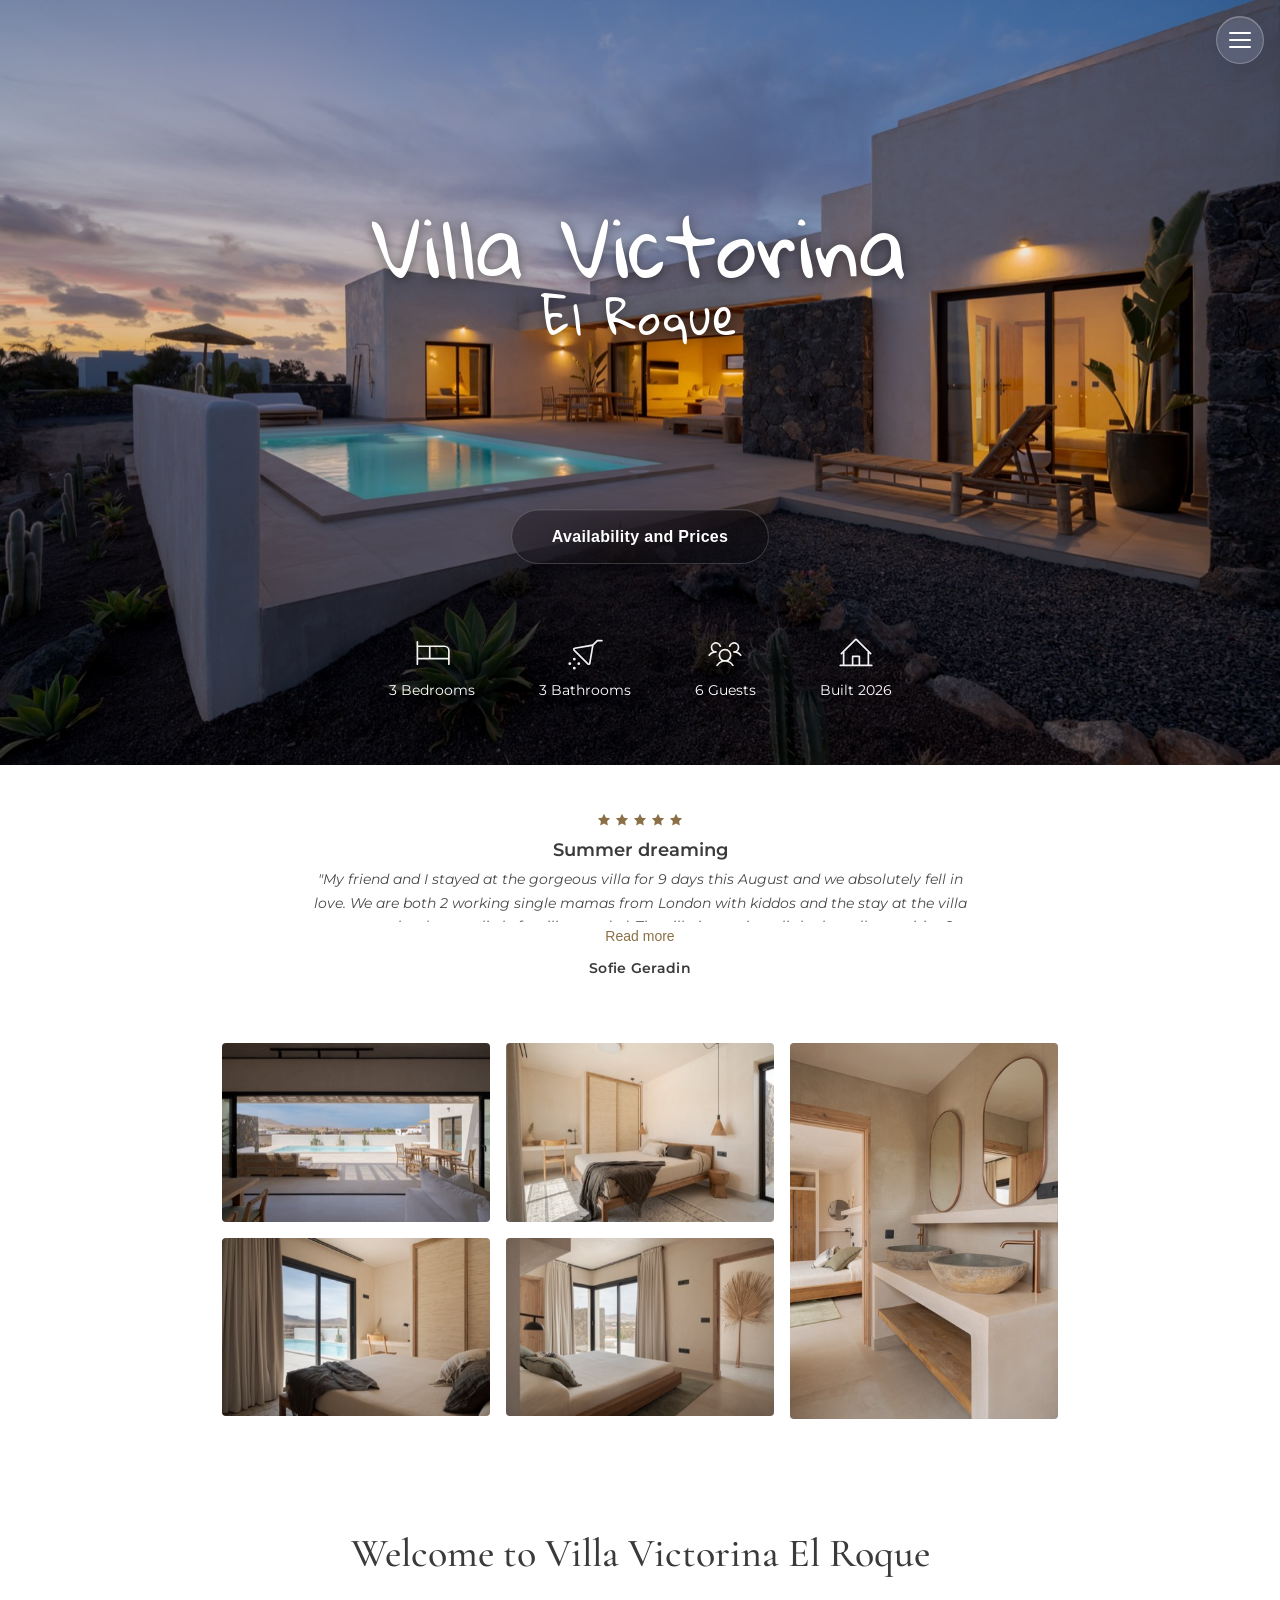
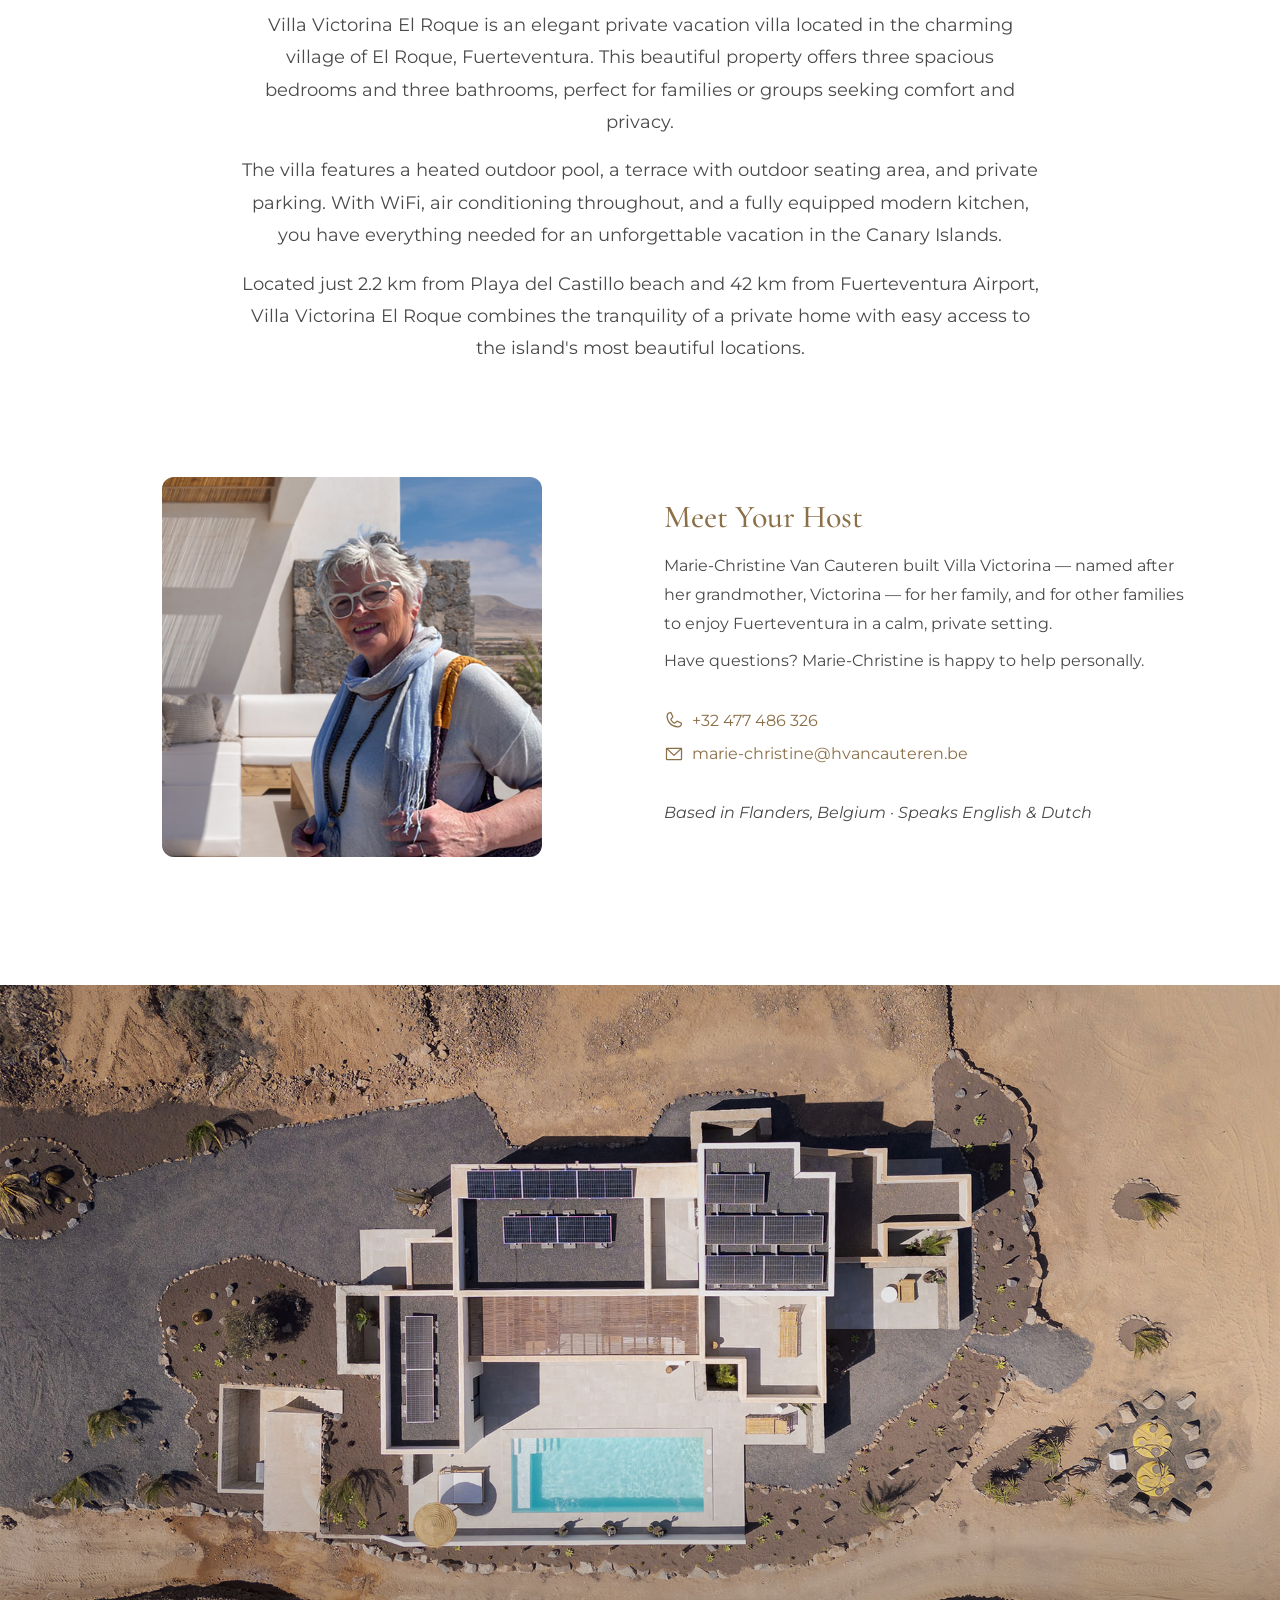
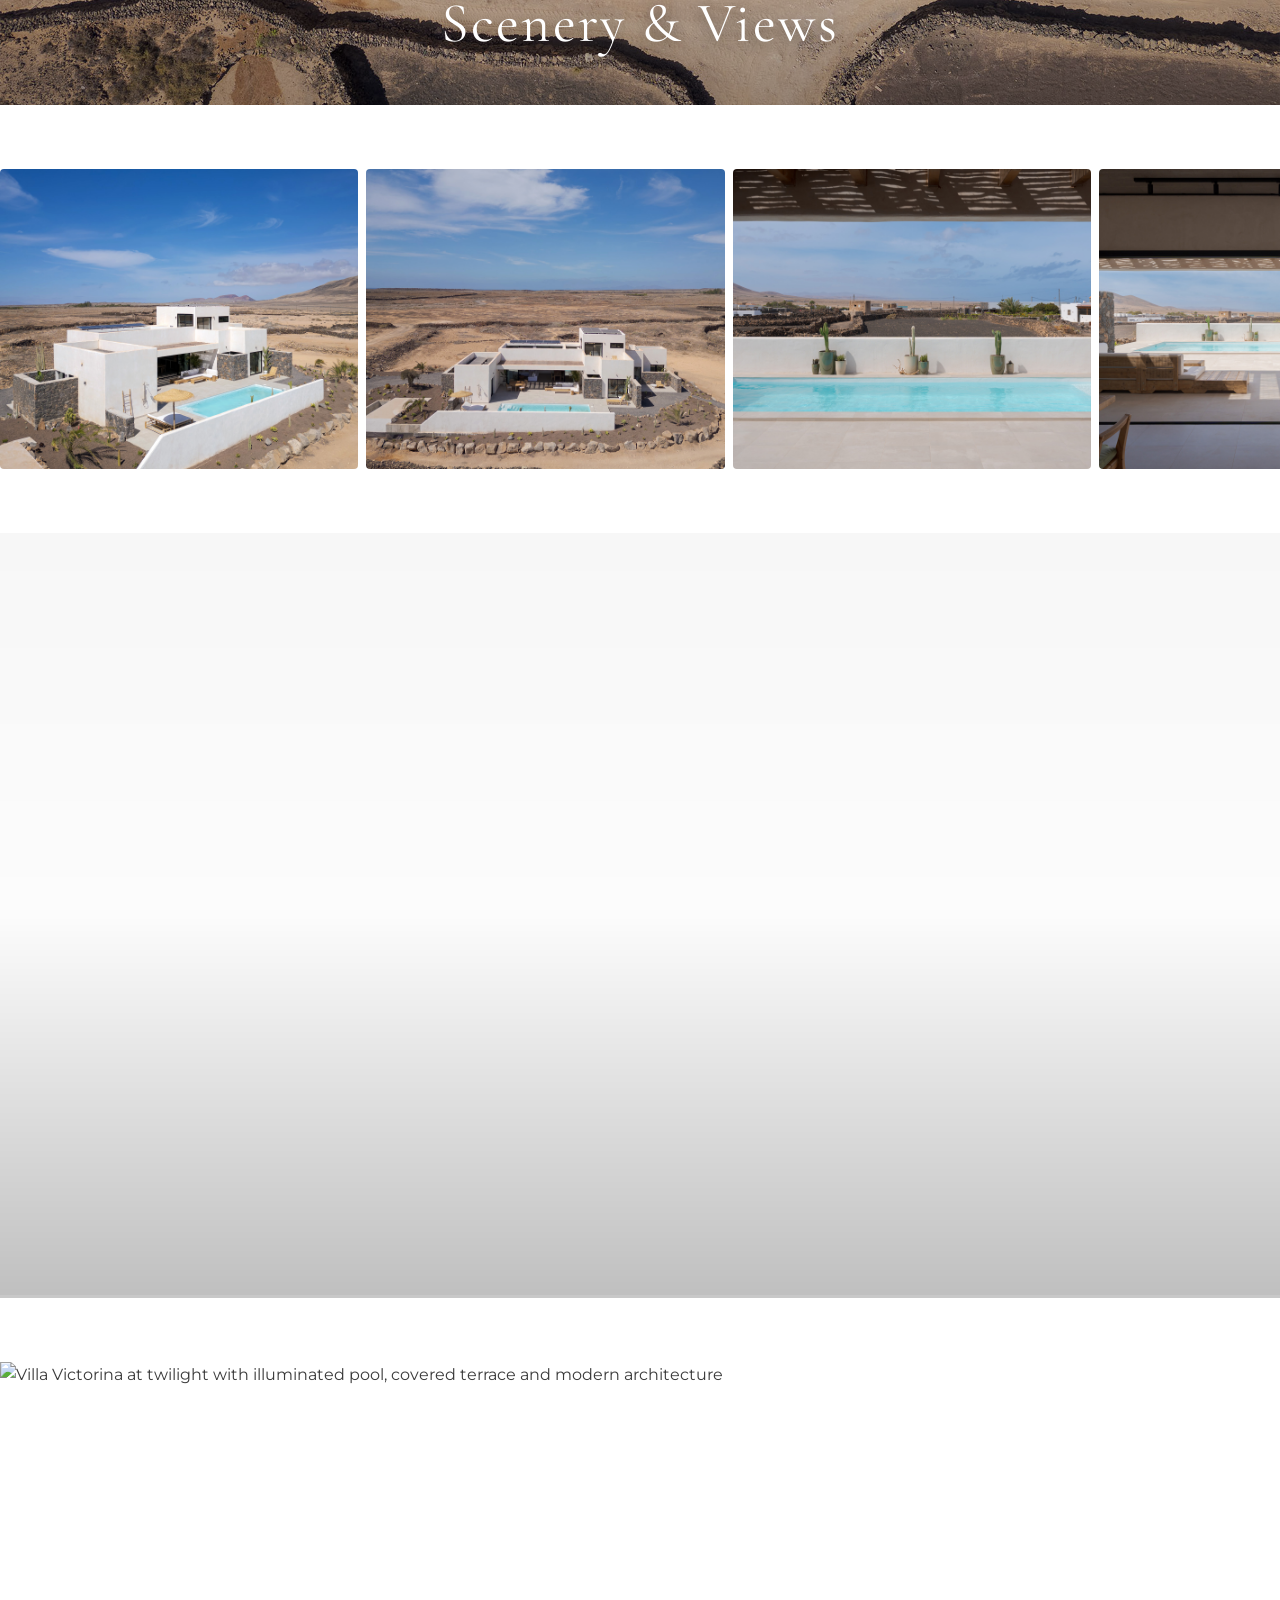
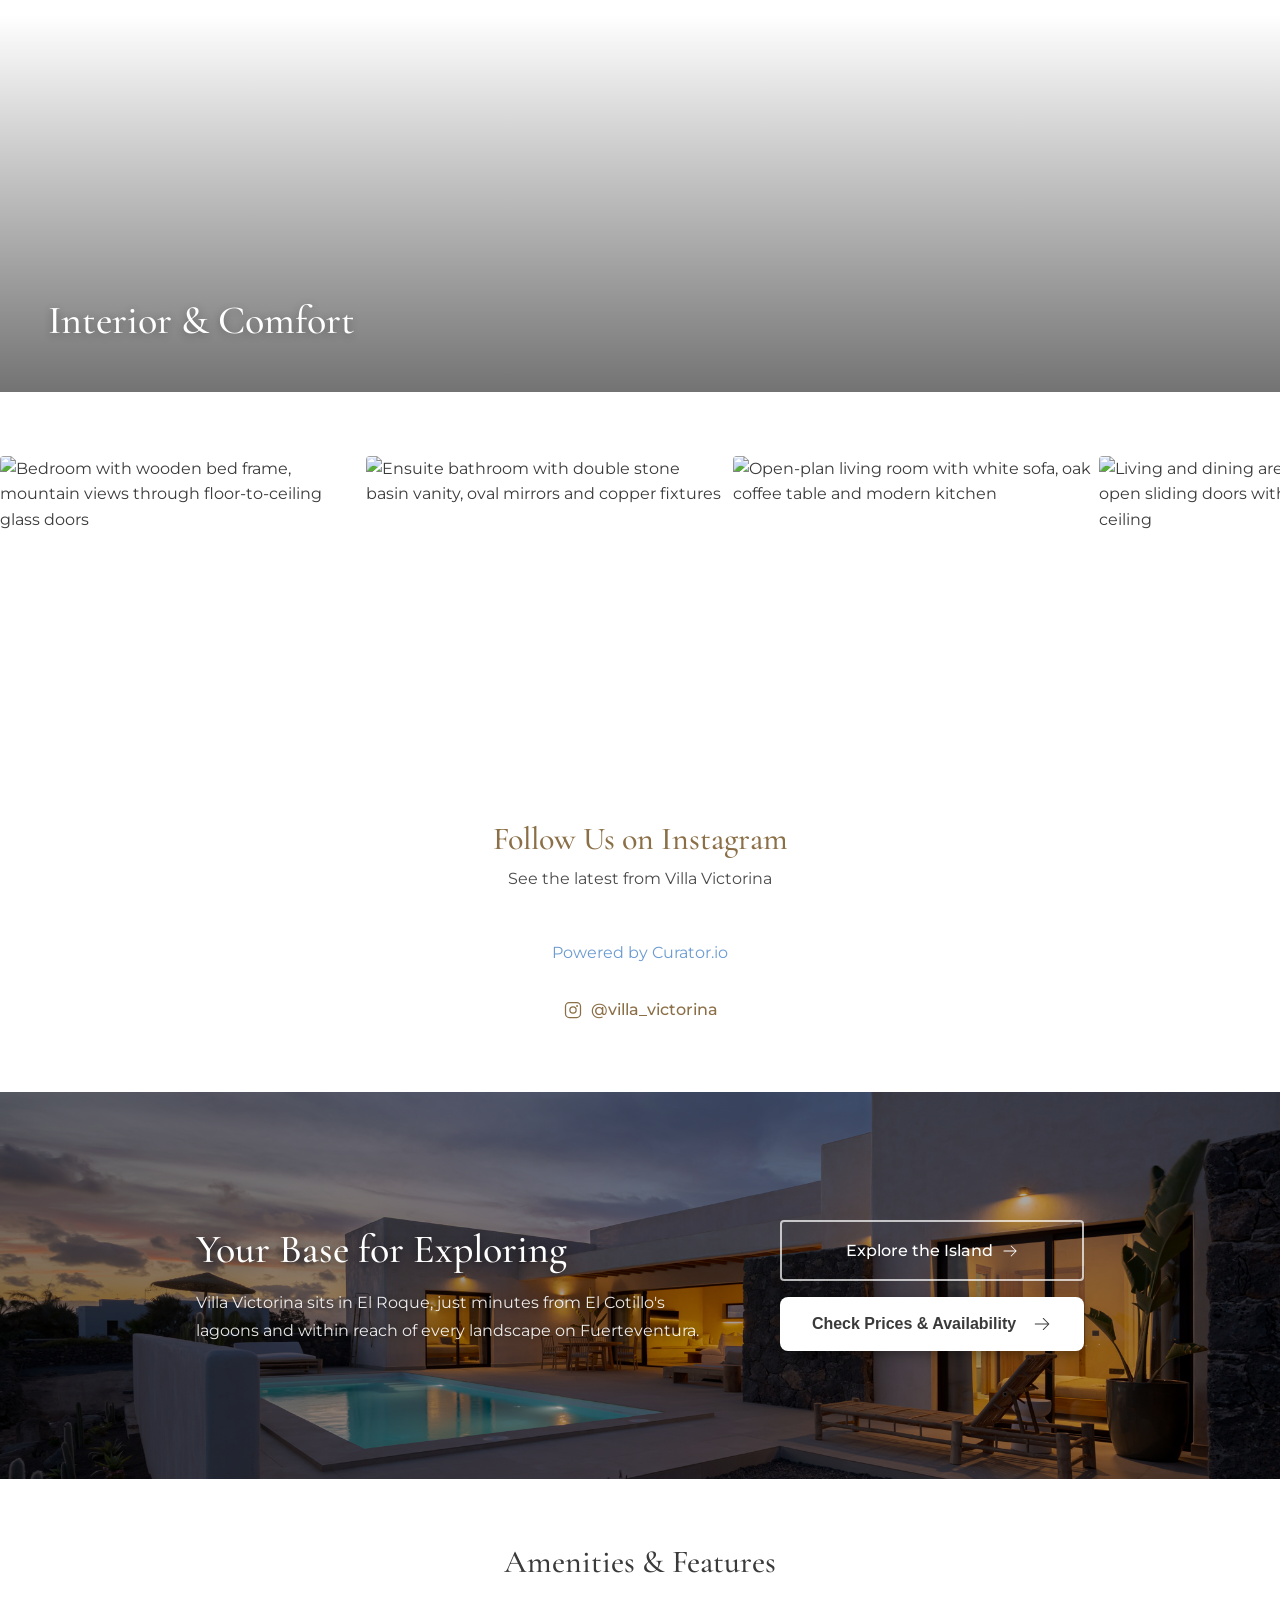
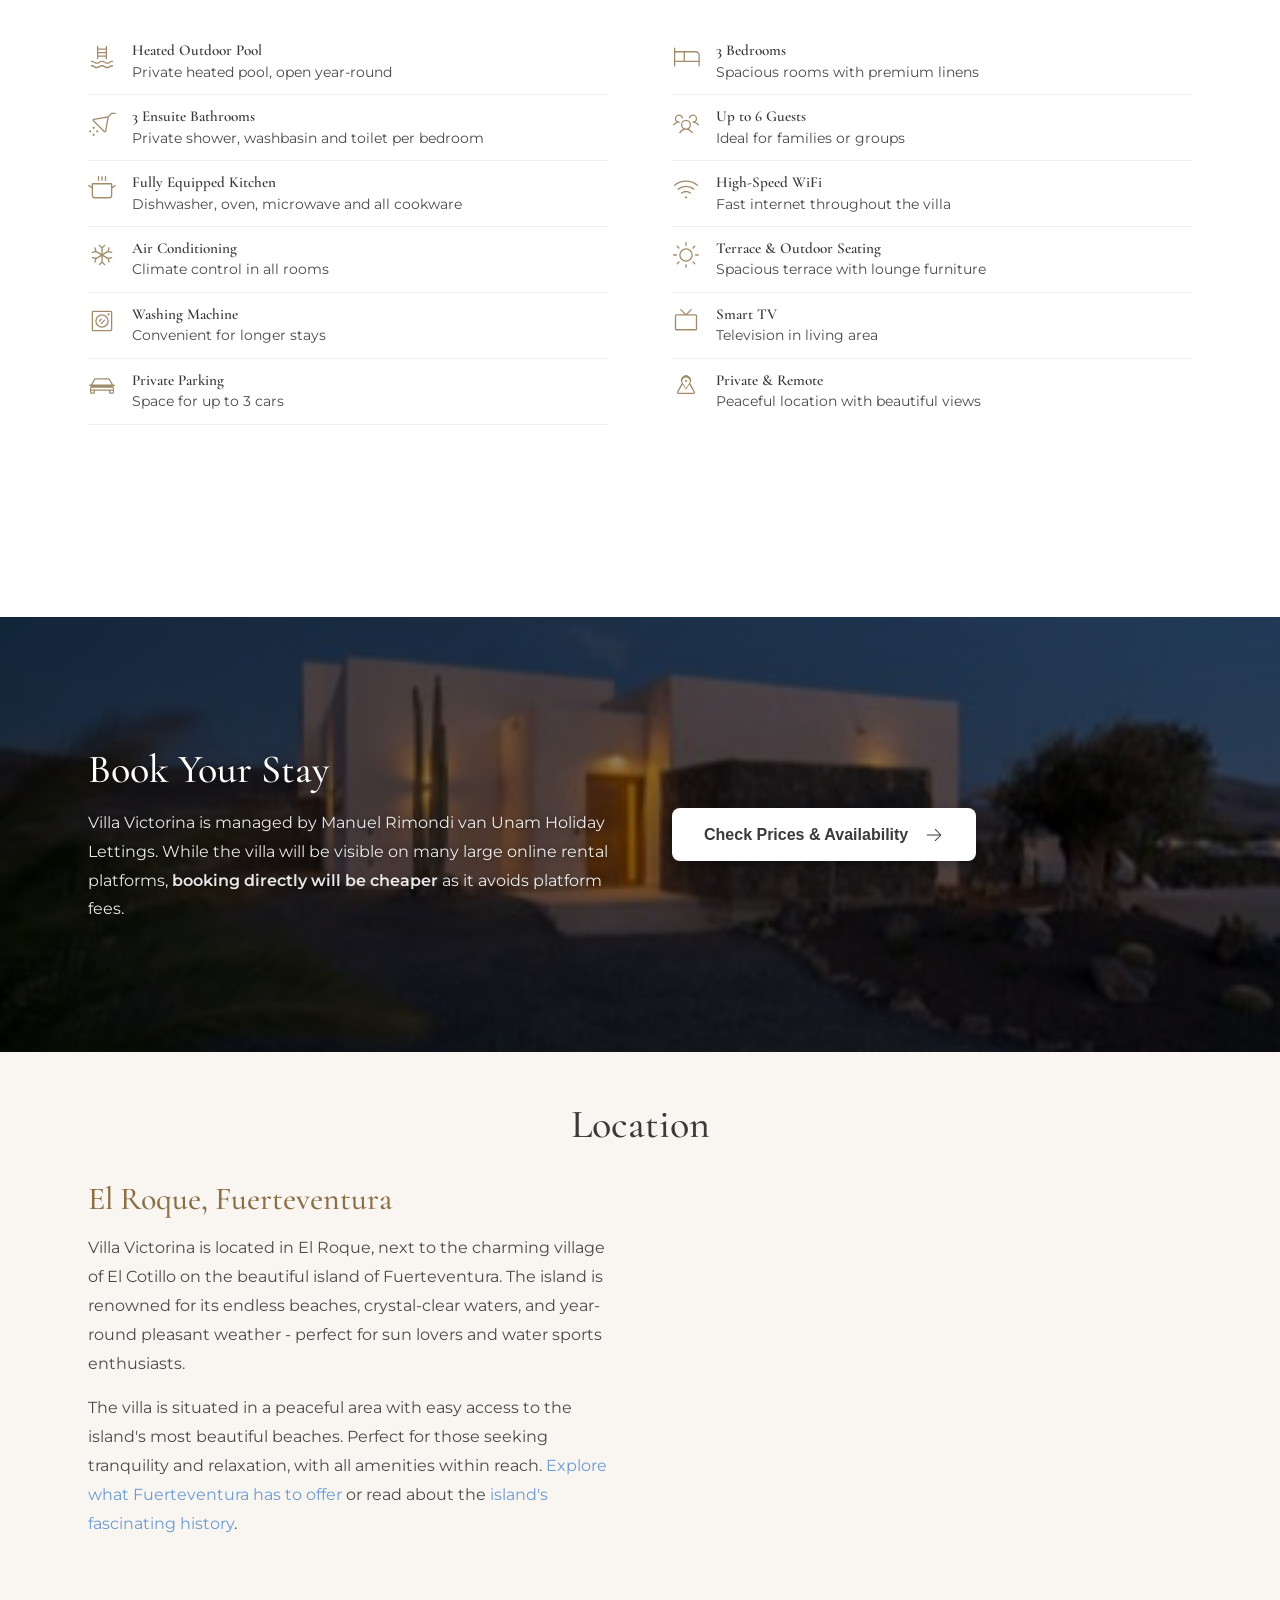
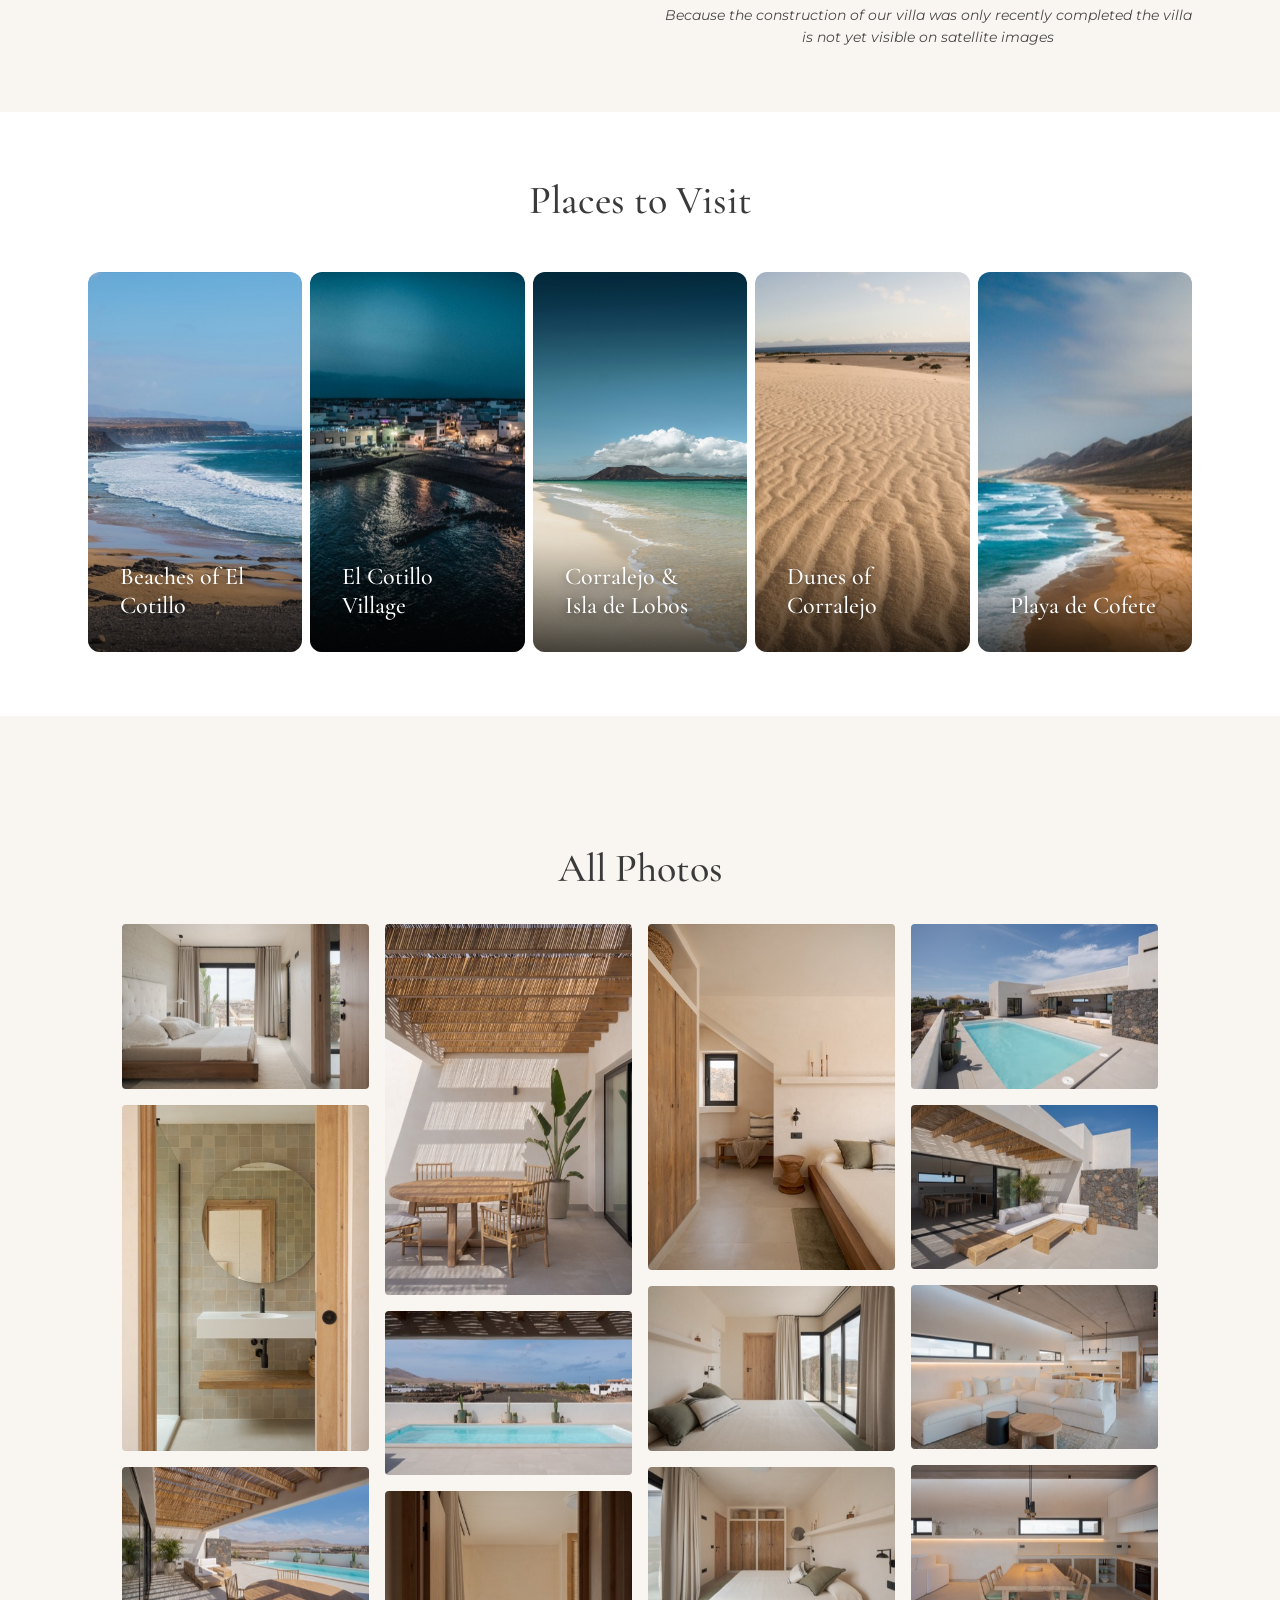
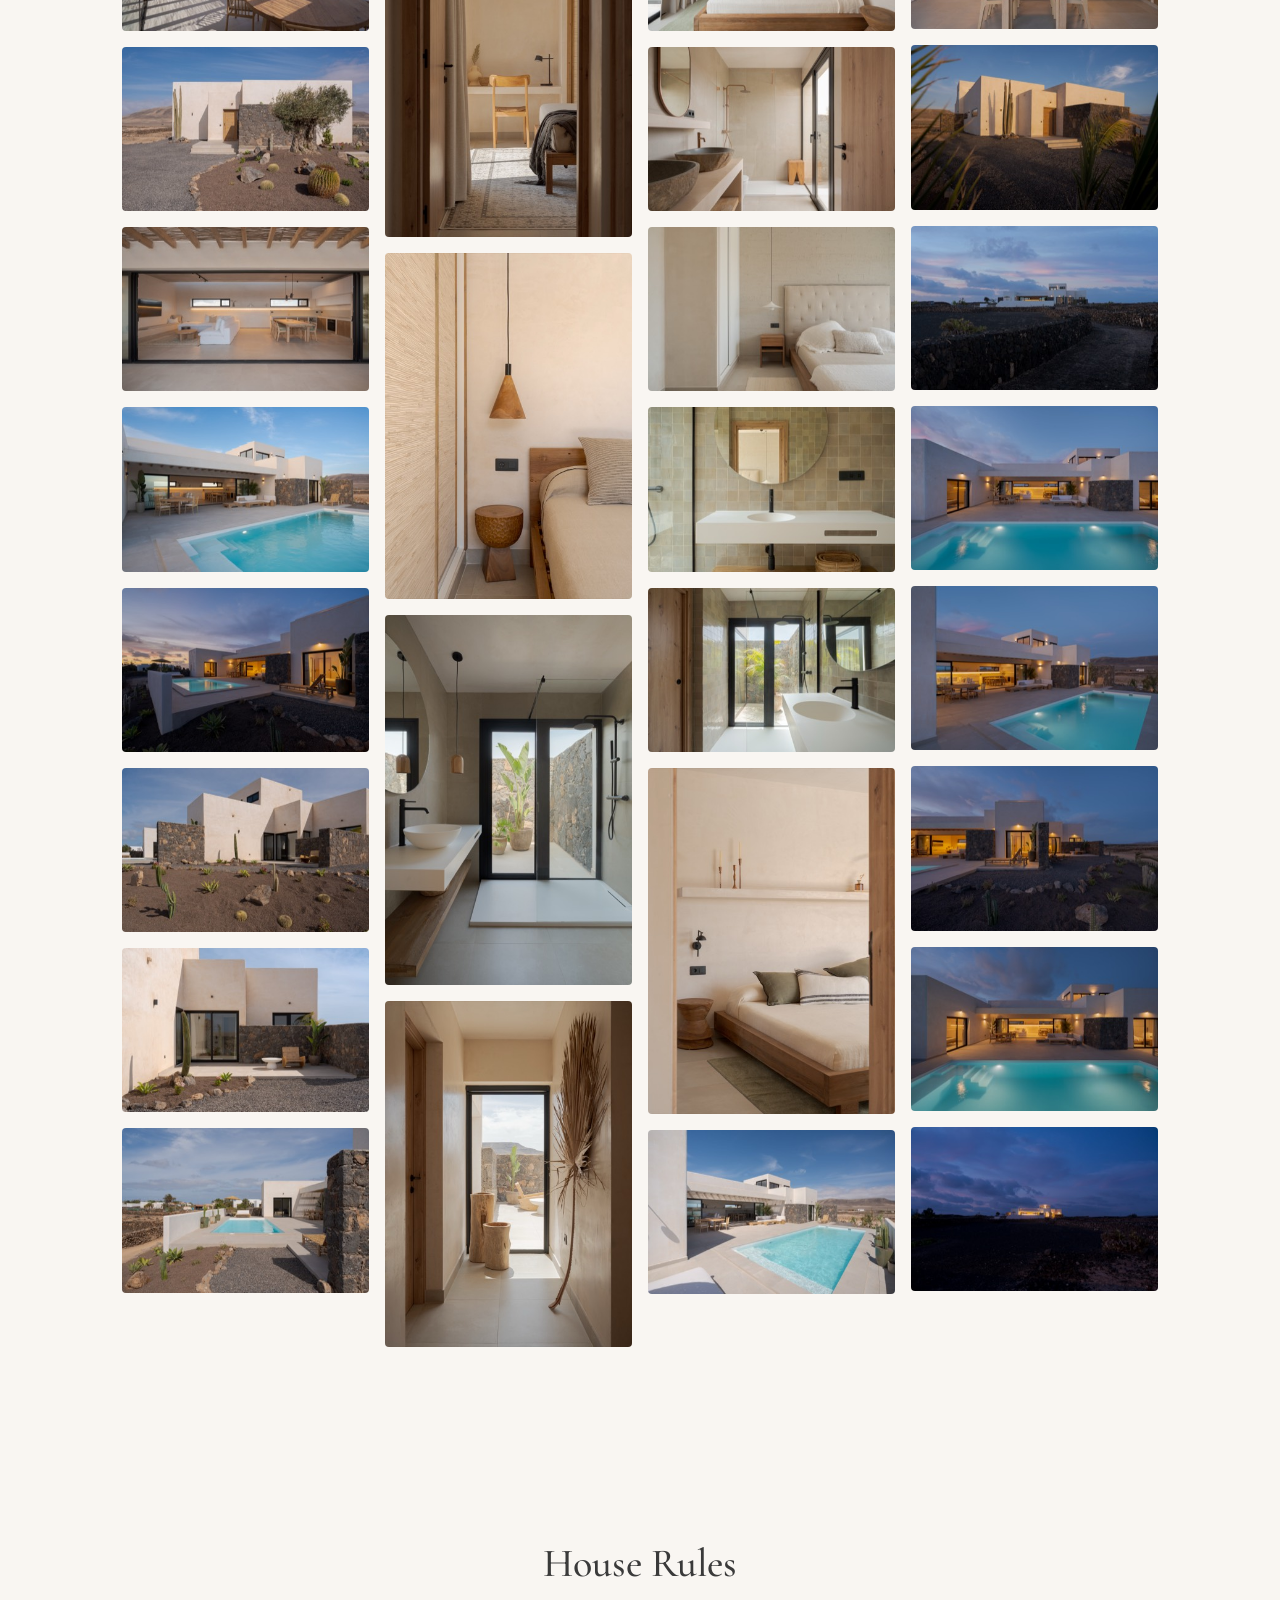
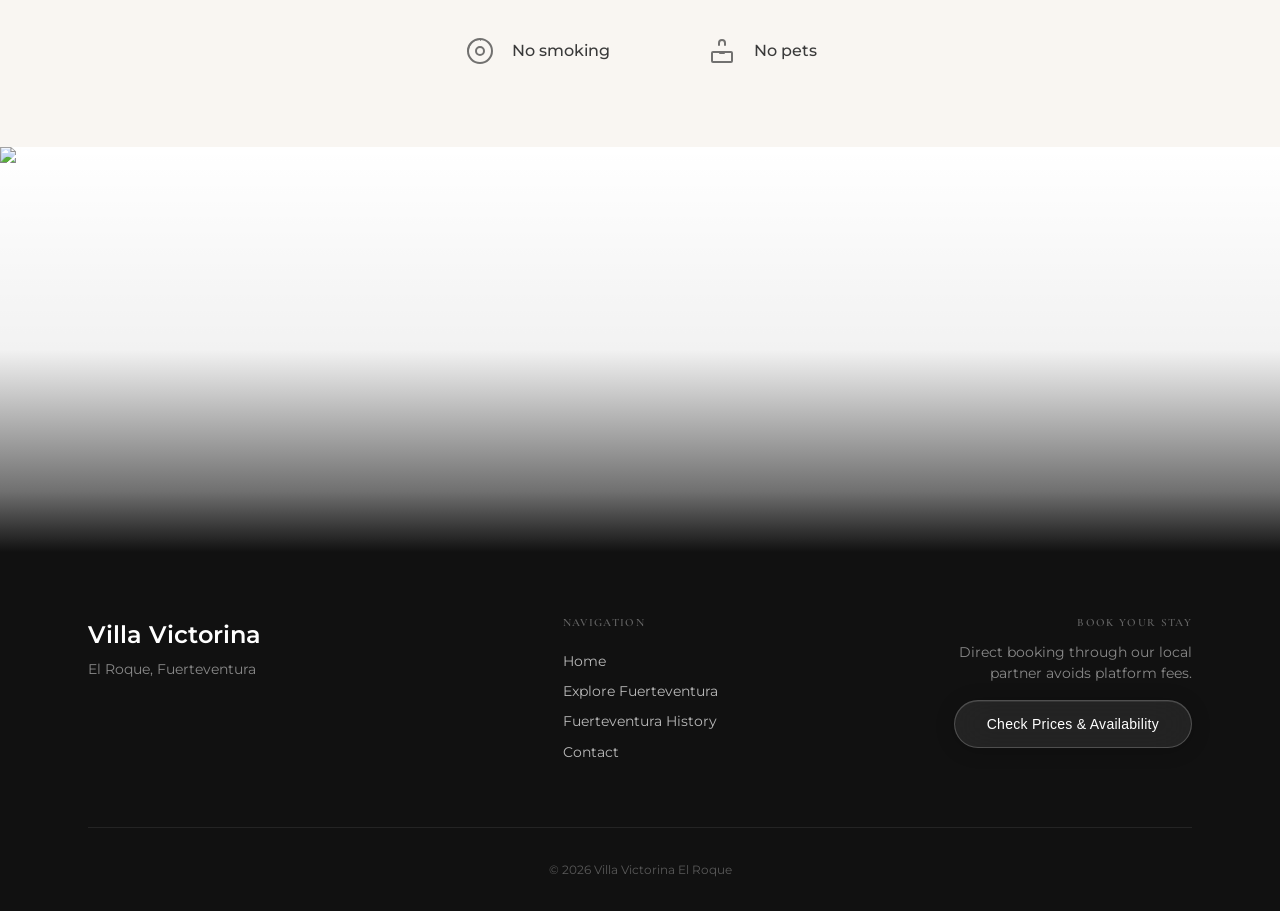
==== commit 903cd369: "Replace Arcotrust with Manuel Rimondi van Unam Holiday Lettings Update all visible references: manag" ====
--- a/index.html
+++ b/index.html
@@ -814,12 +814,12 @@
             </div>
             <div class="container cta__container">
                 <div class="cta__left">
-                    <h2 id="cta-heading" class="cta__title">Book Your Stay via Our Local Rental Partner</h2>
-                    <p class="cta__text">Arcotrust is our chosen local rental partner. While Villa Victorina El Roque will be visible on many large online rental platforms, <strong>direct booking through Arcotrust will be cheaper</strong> as it avoids platform fees.</p>
+                    <h2 id="cta-heading" class="cta__title">Book Your Stay</h2>
+                    <p class="cta__text">Villa Victorina is managed by Manuel Rimondi van Unam Holiday Lettings. While the villa will be visible on many large online rental platforms, <strong>booking directly will be cheaper</strong> as it avoids platform fees.</p>
                 </div>
                 <div class="cta__right">
-                    <a href="https://arcotrust-holidaylettings.com/property/153-casa-victoria-el-roque/" class="btn btn--primary" target="_blank" rel="nofollow noopener noreferrer" aria-label="Check price and availability at Arcotrust">
-                        <span>Check Price &amp; Availability at Arcotrust</span>
+                    <a href="https://arcotrust-holidaylettings.com/property/153-casa-victoria-el-roque/" class="btn btn--primary" target="_blank" rel="nofollow noopener noreferrer" aria-label="Check prices and availability">
+                        <span>Check Prices &amp; Availability</span>
                         <svg xmlns="http://www.w3.org/2000/svg" viewBox="0 0 256 256" fill="currentColor" class="btn__icon">
                             <path d="M220.24,132.24l-72,72a6,6,0,0,1-8.48-8.48L201.51,134H40a6,6,0,0,1,0-12H201.51L139.76,60.24a6,6,0,0,1,8.48-8.48l72,72A6,6,0,0,1,220.24,132.24Z"/>
                         </svg>
@@ -1062,7 +1062,7 @@
                         <h4 class="footer__heading">Book Your Stay</h4>
                         <p class="footer__cta-text">Direct booking through our local partner avoids platform fees.</p>
                         <a href="https://arcotrust-holidaylettings.com/property/153-casa-victoria-el-roque/" class="btn btn--outline btn--footer" target="_blank" rel="nofollow noopener noreferrer">
-                            Availability & Prices
+                            Check Prices &amp; Availability
                         </a>
                     </div>
                 </div>
--- a/css/styles.css
+++ b/css/styles.css
@@ -2482,6 +2482,8 @@
 
 .article__image {
     width: 100%;
+    aspect-ratio: 16 / 9;
+    object-fit: cover;
     border-radius: var(--radius-md);
     margin: var(--spacing-md) 0;
 }
--- a/css/styles.css
+++ b/css/styles.css
@@ -2482,6 +2482,8 @@
 
 .article__image {
     width: 100%;
+    aspect-ratio: 16 / 9;
+    object-fit: cover;
     border-radius: var(--radius-md);
     margin: var(--spacing-md) 0;
 }
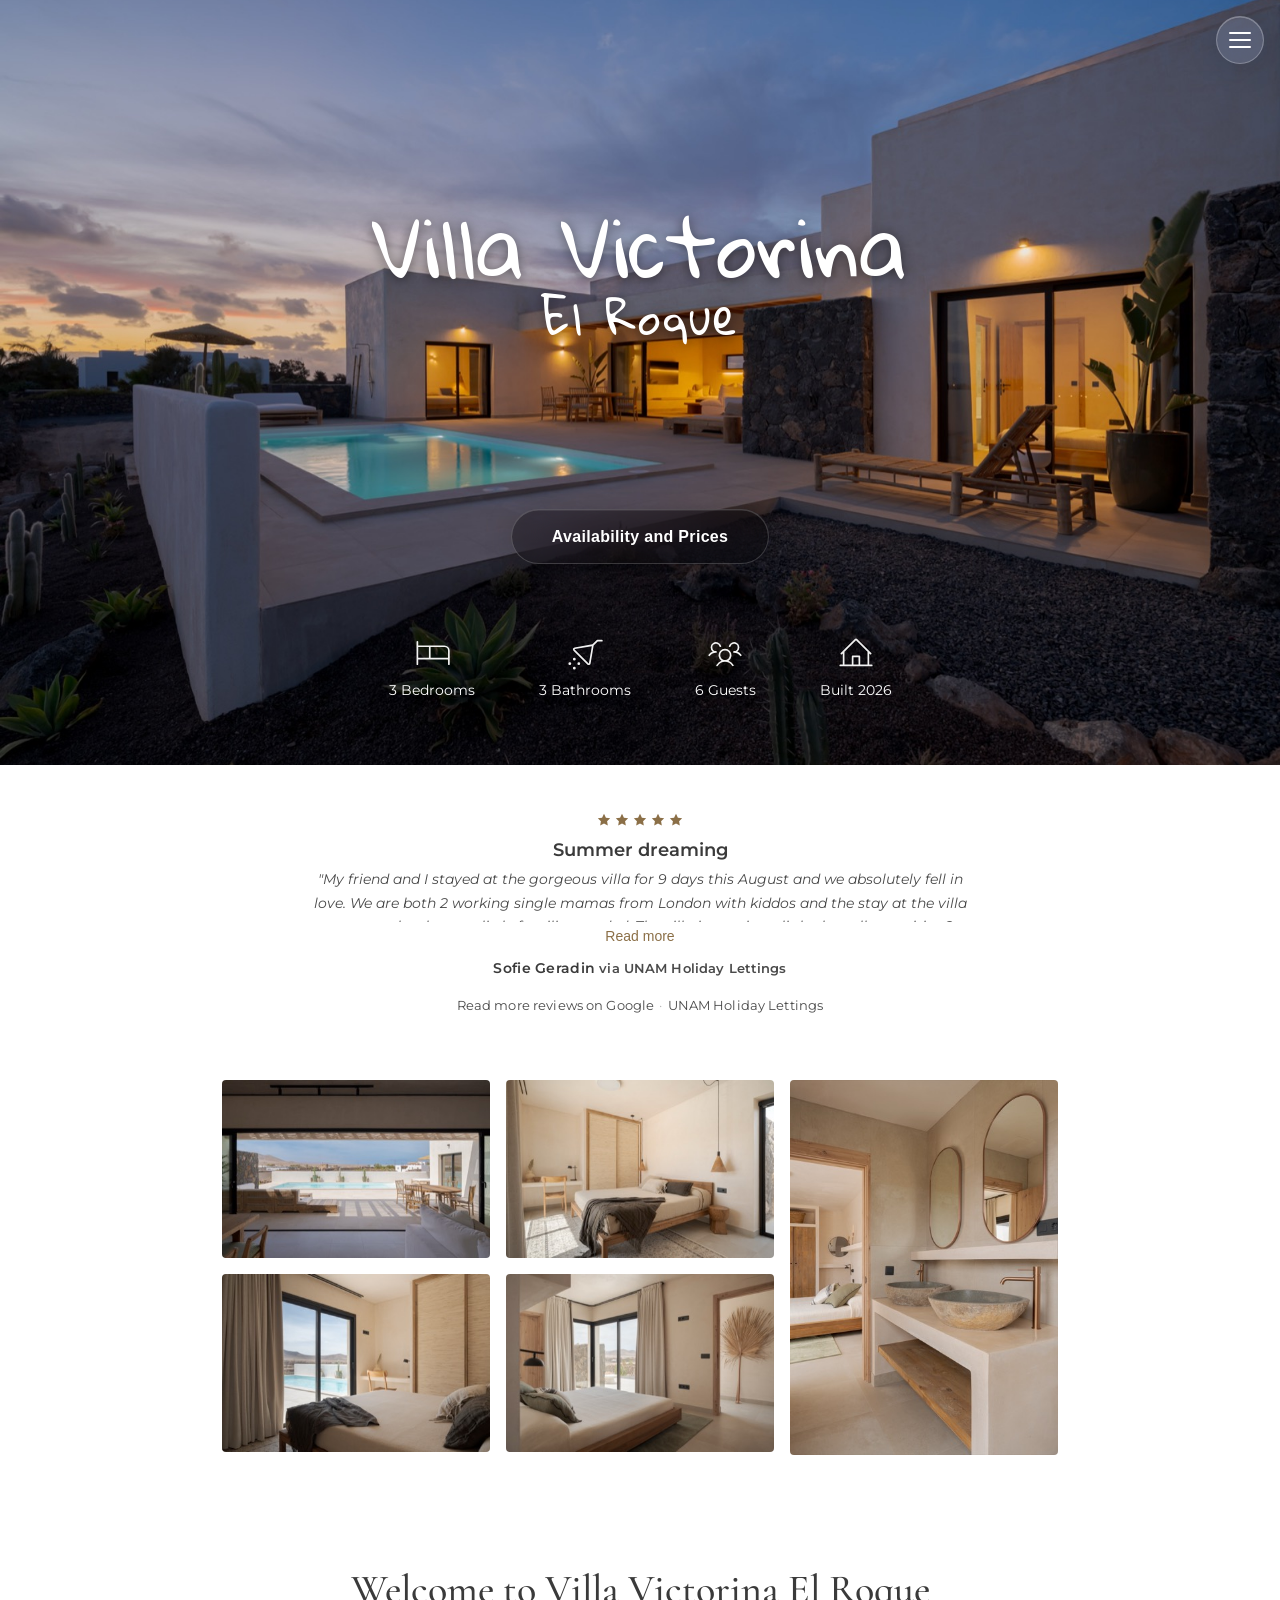
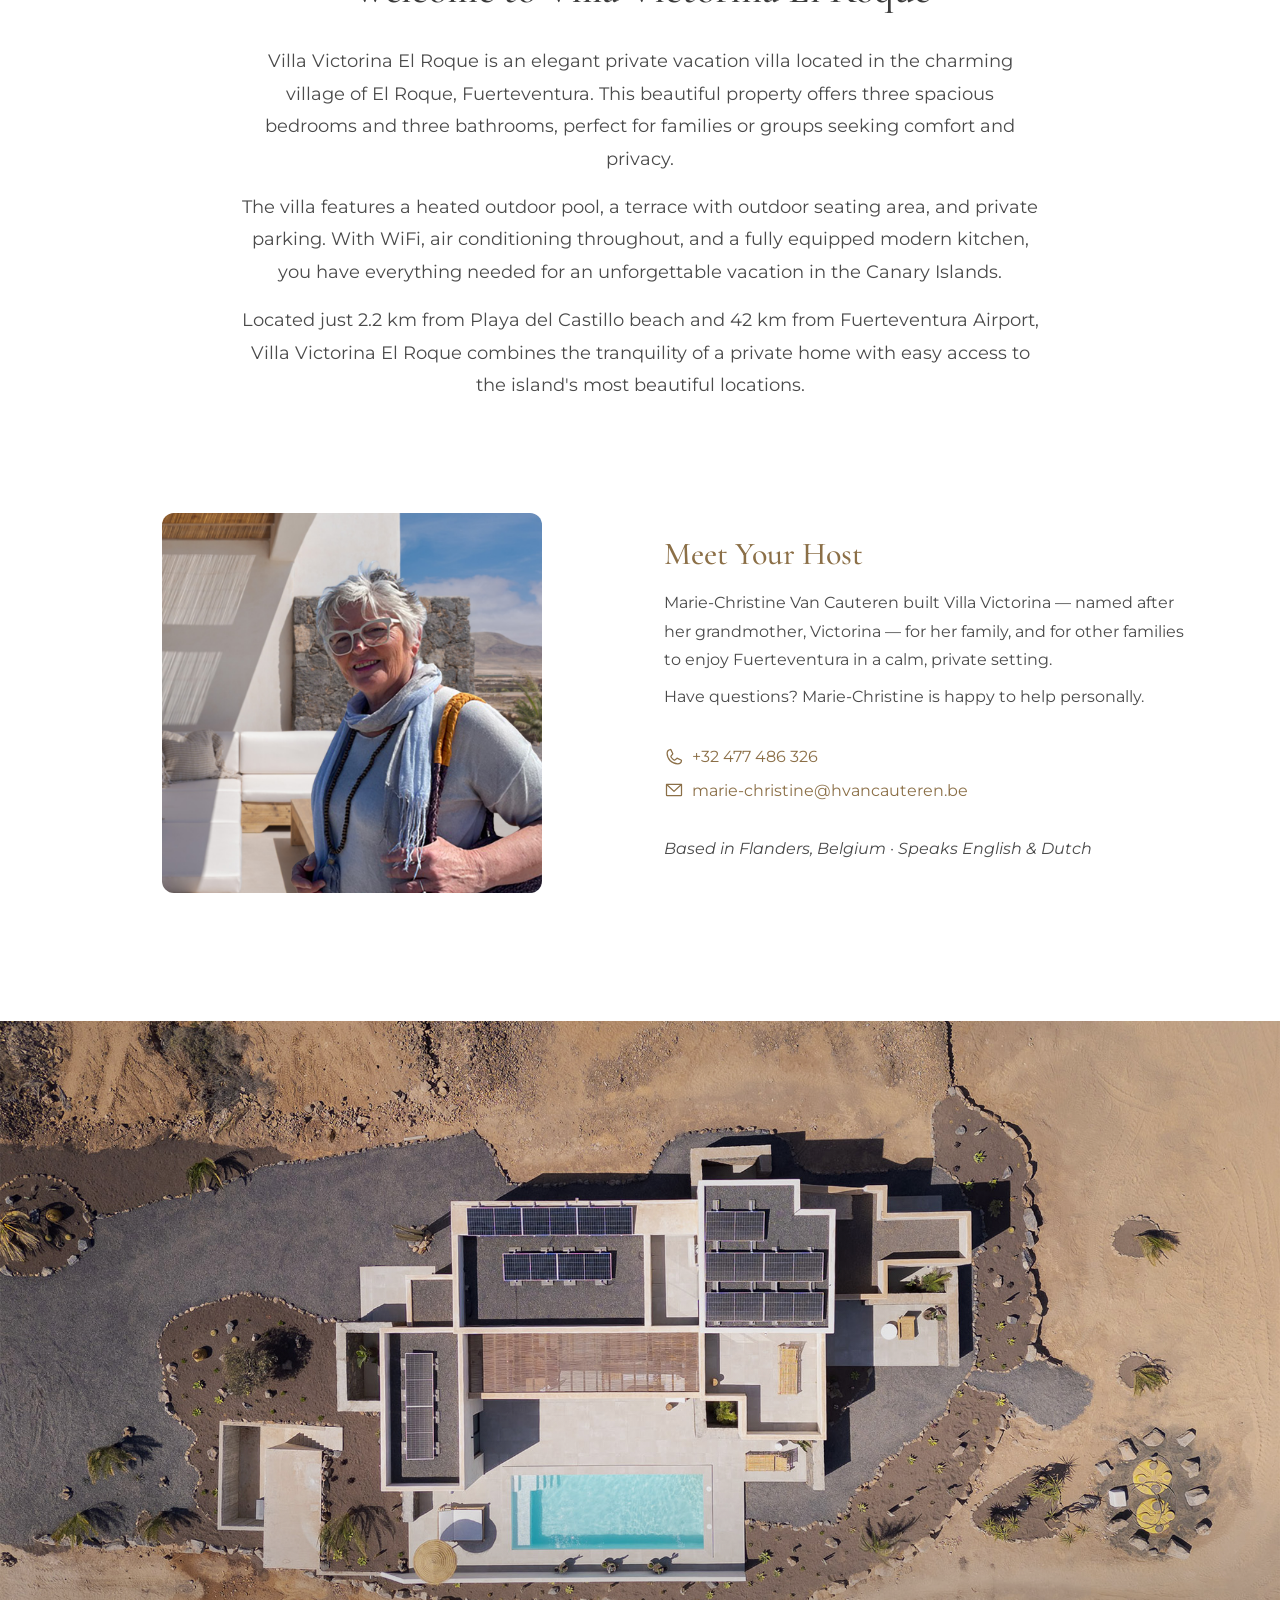
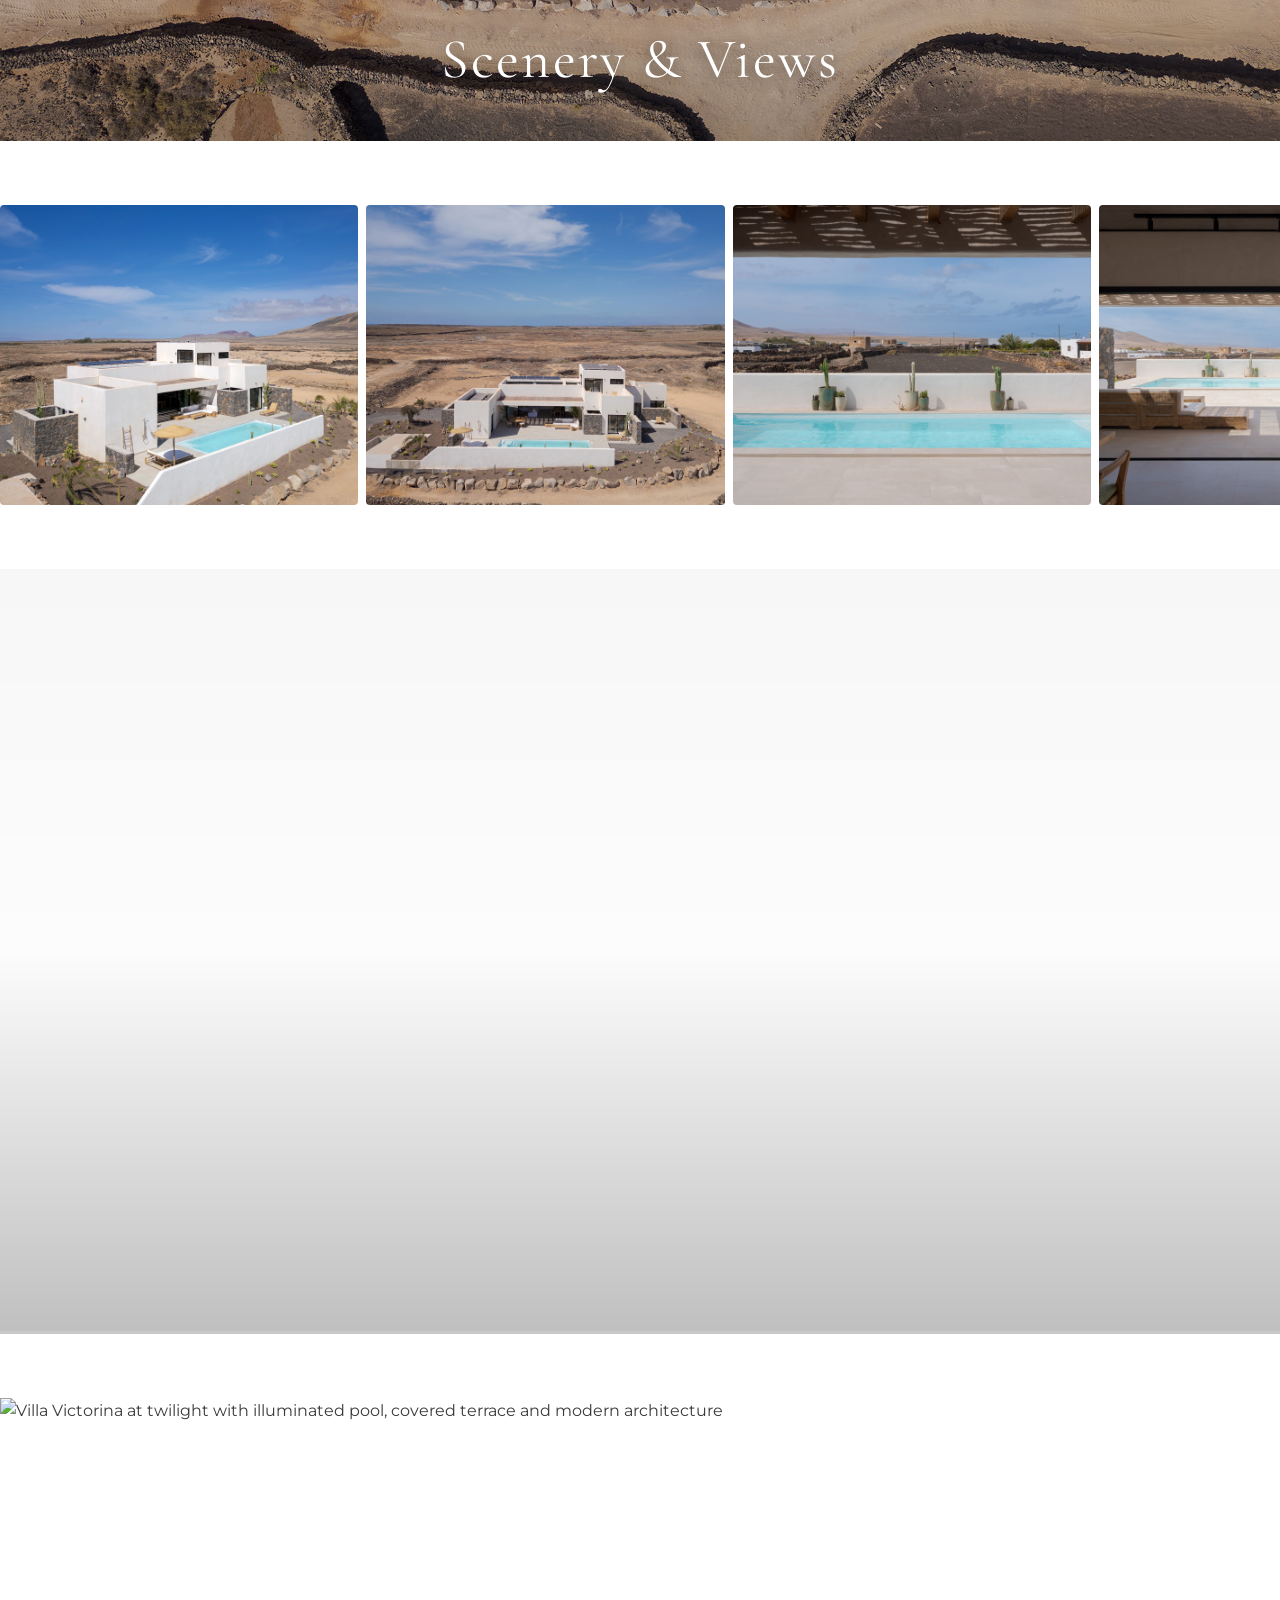
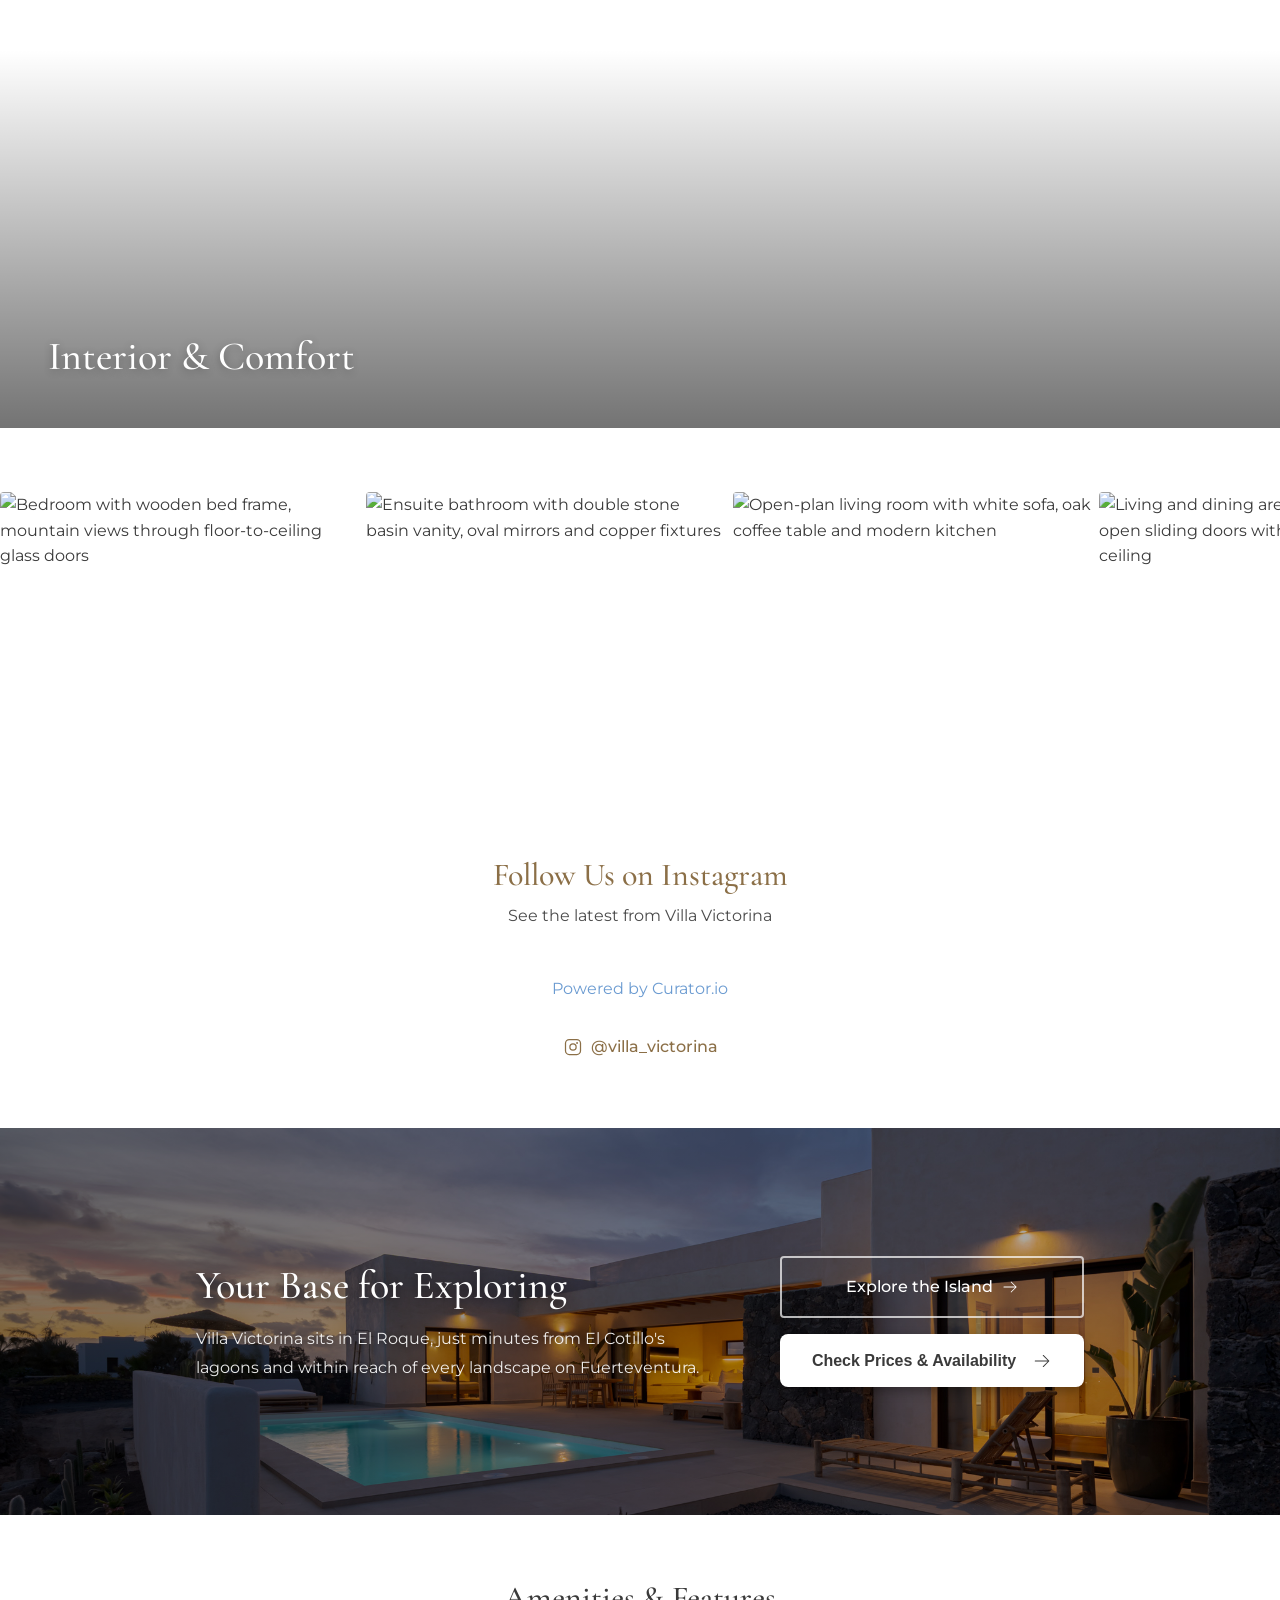
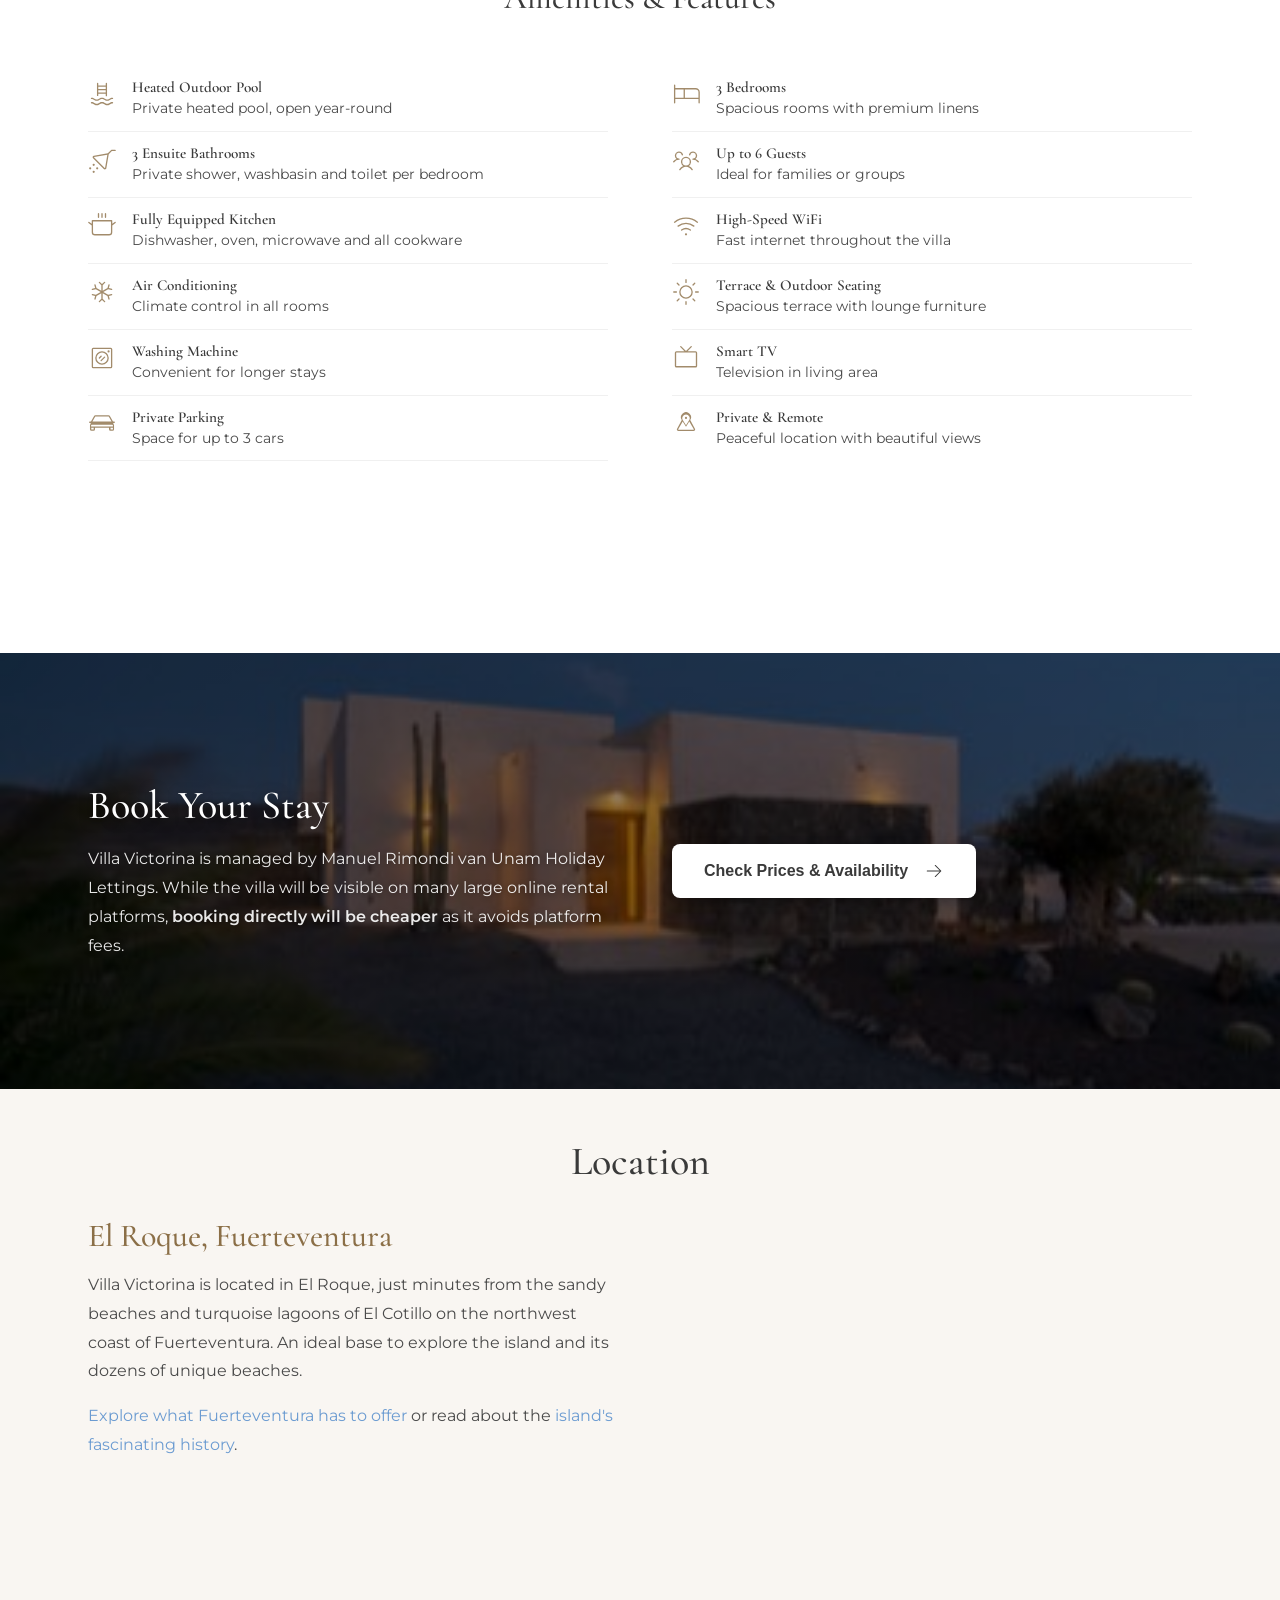
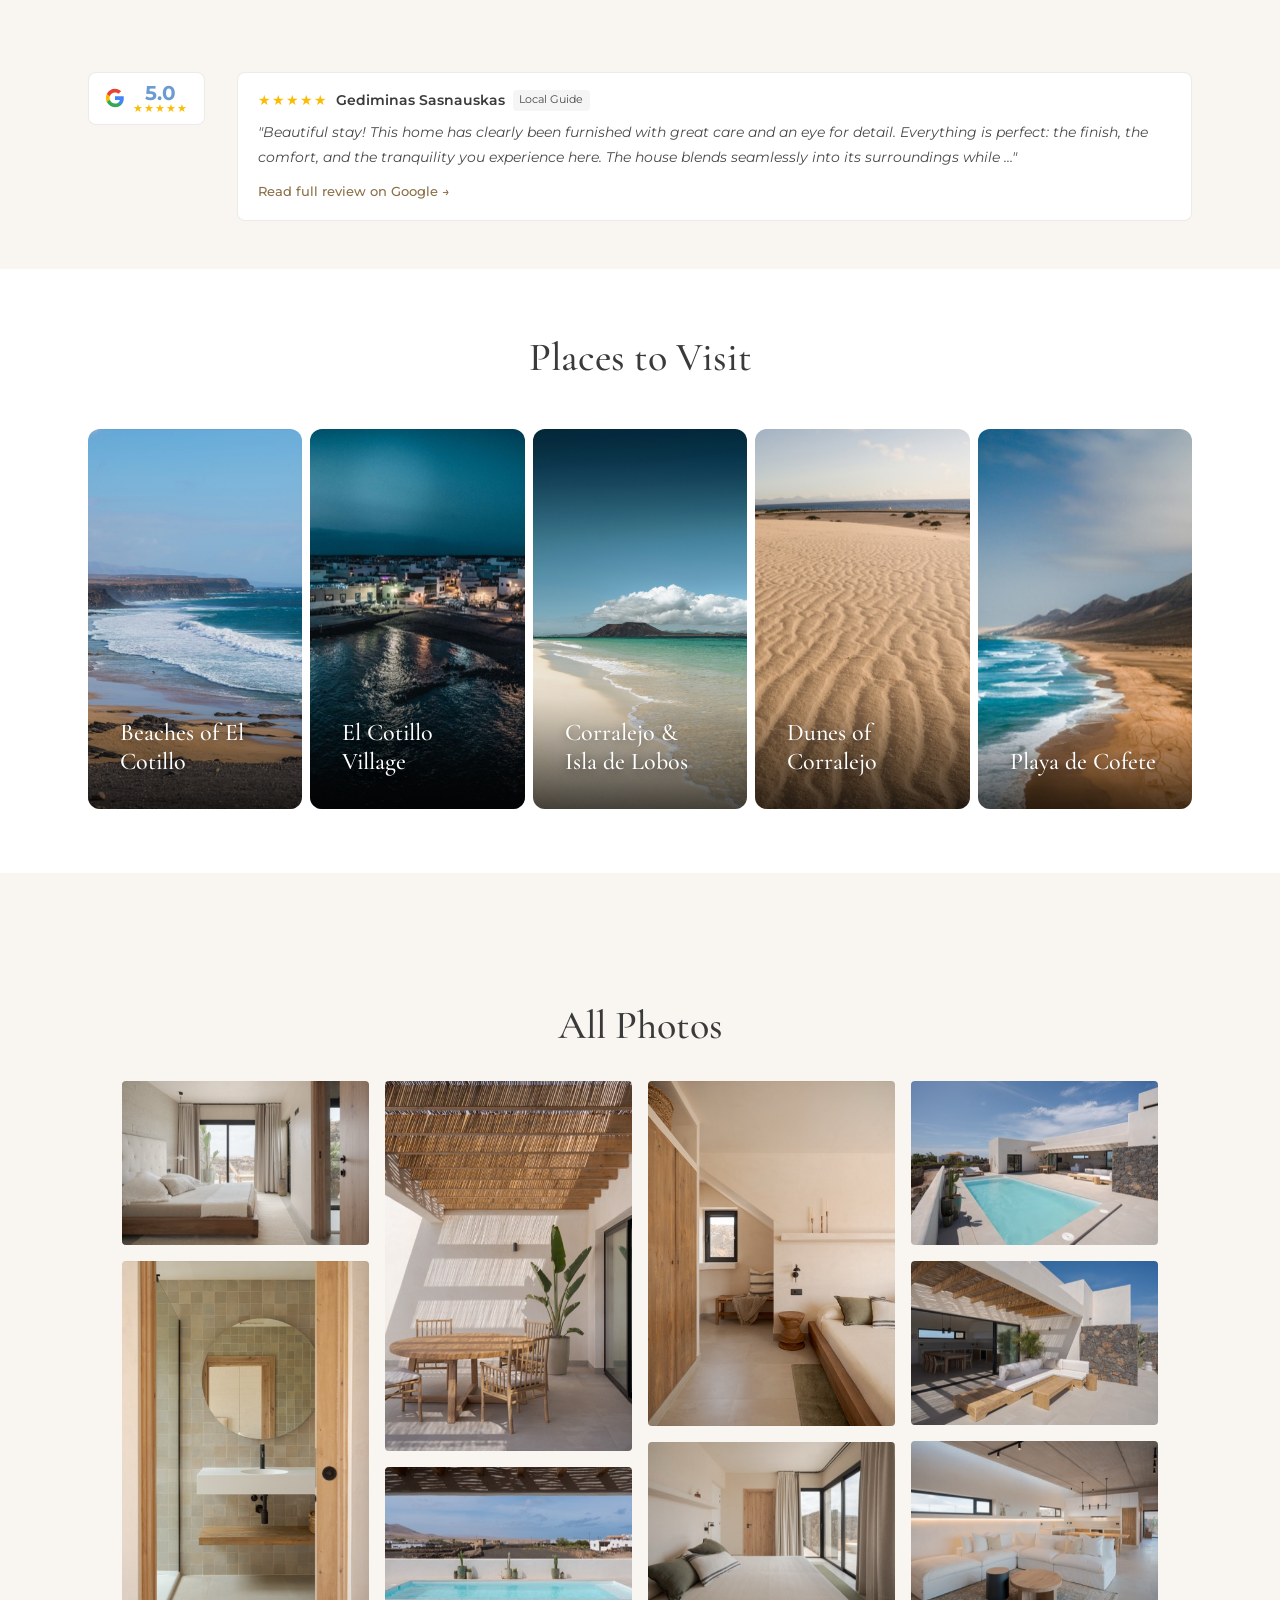
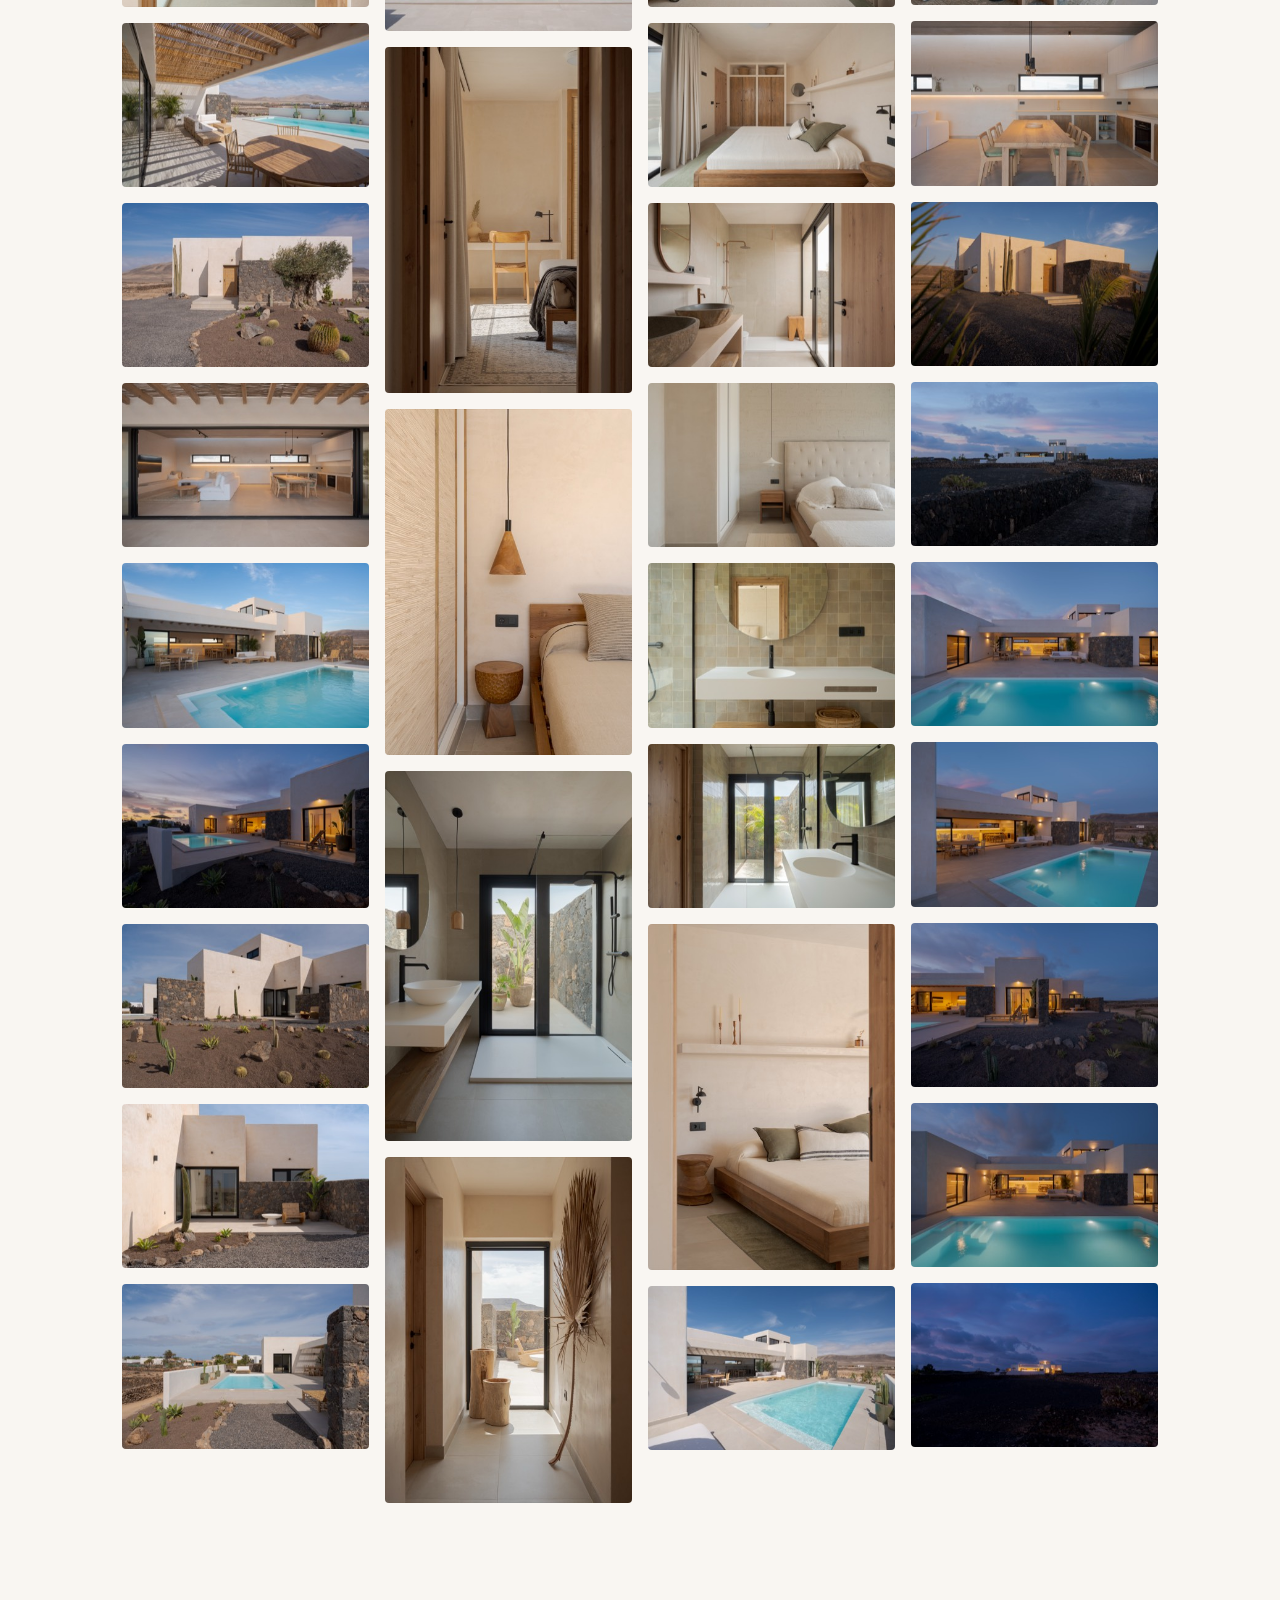
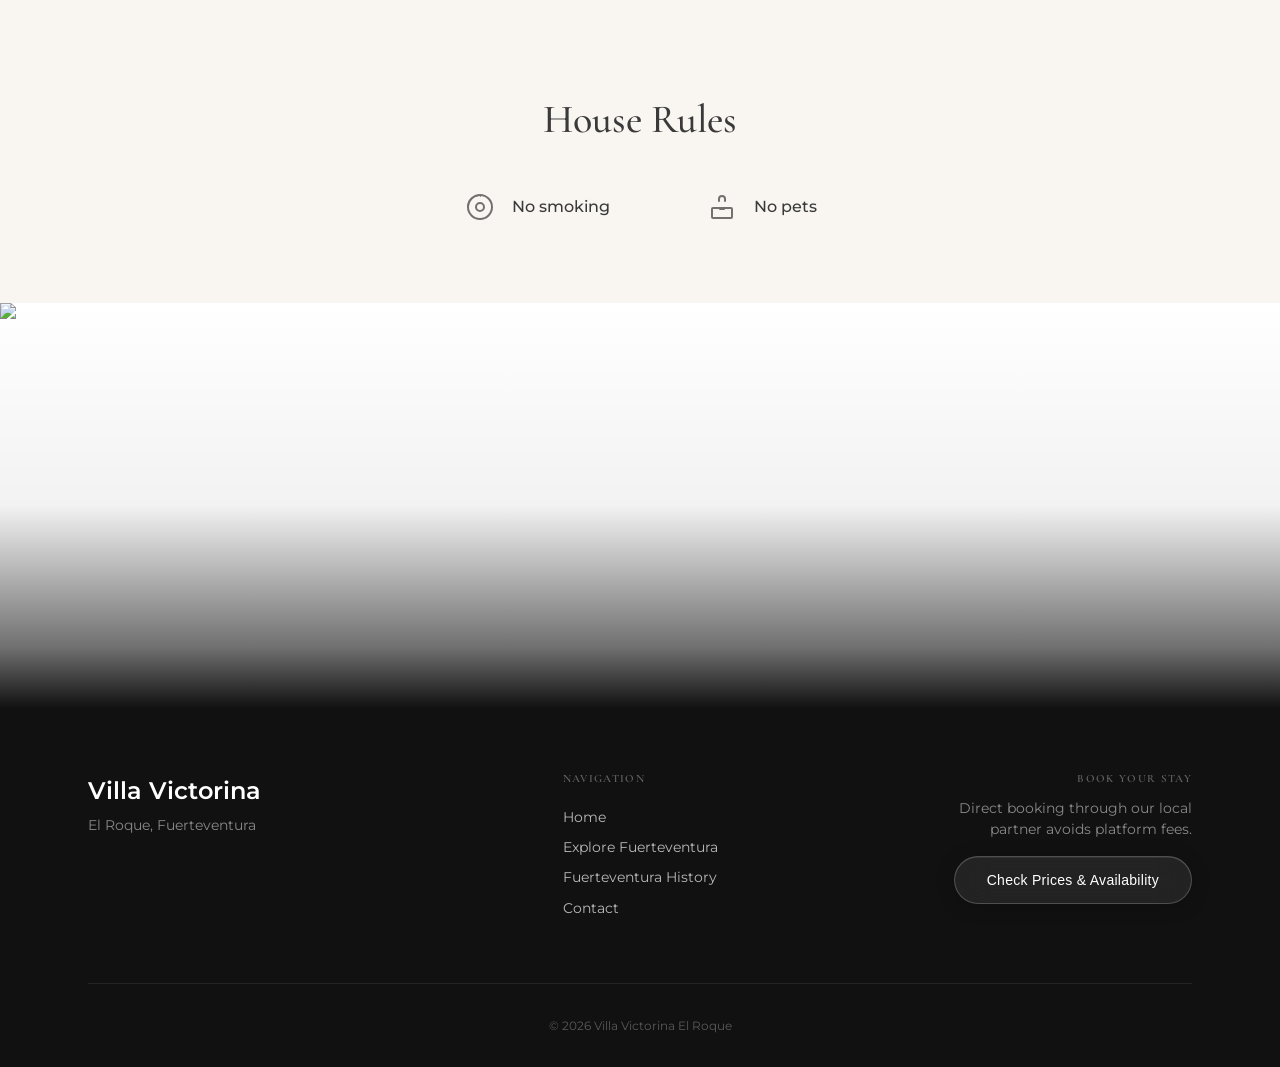
==== commit 018d01eb: "feat: add review source attribution and Google reviews widget - Add source attribution (via UNAM Hol" ====
--- a/index.html
+++ b/index.html
@@ -4,6 +4,15 @@
     <meta charset="UTF-8">
     <meta name="viewport" content="width=device-width, initial-scale=1.0">
     <link rel="icon" type="image/svg+xml" href="/favicon.svg">
+
+    <!-- Google tag (gtag.js) -->
+    <script async src="https://www.googletagmanager.com/gtag/js?id=G-ZGXNMY6BZB"></script>
+    <script>
+      window.dataLayer = window.dataLayer || [];
+      function gtag(){dataLayer.push(arguments);}
+      gtag('js', new Date());
+      gtag('config', 'G-ZGXNMY6BZB');
+    </script>
 
     <!-- Primary Meta Tags -->
     <title>Villa Victorina El Roque - Private Villa Fuerteventura</title>
@@ -16,13 +25,22 @@
 
     <!-- Canonical URL -->
     <link rel="canonical" href="https://villavictorinafuerteventura.com/">
-    
+
+    <!-- hreflang: language/region alternates -->
+    <link rel="alternate" hreflang="en" href="https://villavictorinafuerteventura.com/">
+    <link rel="alternate" hreflang="nl-NL" href="https://villavictorinafuerteventura.com/nl/">
+    <link rel="alternate" hreflang="nl-BE" href="https://villavictorinafuerteventura.com/be-nl/">
+    <link rel="alternate" hreflang="x-default" href="https://villavictorinafuerteventura.com/">
+
     <!-- Open Graph / Facebook -->
     <meta property="og:type" content="website">
     <meta property="og:url" content="https://villavictorinafuerteventura.com/">
     <meta property="og:title" content="Villa Victorina El Roque - Private Villa with Heated Outdoor Pool">
     <meta property="og:description" content="Elegant private villa in El Roque with 3 bedrooms, 3 bathrooms and heated outdoor pool. Fully equipped with AC, WiFi and modern kitchen.">
     <meta property="og:image" content="https://villavictorinafuerteventura.com/images/Villa%20El%20Roque%20-%20Noogar%20Design%20-111.jpg">
+    <meta property="og:locale" content="en_US">
+    <meta property="og:locale:alternate" content="nl_NL">
+    <meta property="og:locale:alternate" content="nl_BE">
     
     <!-- Twitter -->
     <meta property="twitter:card" content="summary_large_image">
@@ -439,6 +457,44 @@
     -->
     <!-- Preload video for instant scroll-driven playback -->
     <link rel="preload" as="video" href="Video/villa-victorina-walkthrough.mp4" type="video/mp4">
+
+    <!-- Meta Pixel Code -->
+    <script>
+    !function(f,b,e,v,n,t,s)
+    {if(f.fbq)return;n=f.fbq=function(){n.callMethod?
+    n.callMethod.apply(n,arguments):n.queue.push(arguments)};
+    if(!f._fbq)f._fbq=n;n.push=n;n.loaded=!0;n.version='2.0';
+    n.queue=[];t=b.createElement(e);t.async=!0;
+    t.src=v;s=b.getElementsByTagName(e)[0];
+    s.parentNode.insertBefore(t,s)}(window, document,'script',
+    'https://connect.facebook.net/en_US/fbevents.js');
+    fbq('init', '2439299223253090');
+    fbq('track', 'PageView');
+    </script>
+    <noscript><img height="1" width="1" style="display:none"
+    src="https://www.facebook.com/tr?id=2439299223253090&ev=PageView&noscript=1"
+    /></noscript>
+    <!-- End Meta Pixel Code -->
+
+    <!-- i18n: Auto-detect browser language (EN pages only) -->
+    <script>
+    (function(){
+        if(/bot|crawl|spider|slurp|googlebot|bingbot|yandex|baidu|duckduck|facebookexternalhit|twitterbot|linkedinbot/i.test(navigator.userAgent))return;
+        var k='vv-locale',s=localStorage.getItem(k);
+        if(s)return; // User already chose a locale, don't redirect
+        var l=(navigator.language||'').toLowerCase();
+        var p=location.pathname.replace(/^\/|\/$/g,'')||'';
+        var map={'nl-be':'/be-nl/','nl':'/nl/','nl-nl':'/nl/'};
+        var pages={'nl':['','contact.html'],'be-nl':['','contact.html']};
+        var t=map[l]||map[l.split('-')[0]];
+        if(!t)return;
+        var loc=t.replace(/^\//,'').replace(/\/$/,'');
+        var pg=p==='index.html'?'':p;
+        if(pages[loc]&&pages[loc].indexOf(pg)!==-1){
+            location.replace(t+(pg||''));
+        }
+    })();
+    </script>
 </head>
 <body>
     <!-- Google Tag Manager (noscript) - Placeholder -->
@@ -464,6 +520,11 @@
                 <li><a href="/fuerteventura-history.html" class="nav__link">Fuerteventura History</a></li>
                 <li><a href="/contact.html" class="nav__link">Contact</a></li>
             </ul>
+            <div class="nav__lang" aria-label="Choose language">
+                <a href="/" class="nav__lang-item nav__lang-item--active" data-locale="en"><span class="nav__lang-flag">&#x1F1EC;&#x1F1E7;</span> English</a>
+                <a href="/nl/" class="nav__lang-item" data-locale="nl"><span class="nav__lang-flag">&#x1F1F3;&#x1F1F1;</span> Nederland</a>
+                <a href="/be-nl/" class="nav__lang-item" data-locale="be-nl"><span class="nav__lang-flag">&#x1F1E7;&#x1F1EA;</span> België (NL)</a>
+            </div>
         </div>
     </nav>
 
@@ -557,7 +618,8 @@
                         <p class="review__text">"My friend and I stayed at the gorgeous villa for 9 days this August and we absolutely fell in love. We are both 2 working single mamas from London with kiddos and the stay at the villa was exactly what our little families needed. The villa is spacious, light, has all amenities 2 mama's need to keep on top of their children. The pool is stunning, heated and endless entertainment for the kids. The views over El Roque and the gorgeous landscape from Fuerteventura is infinite from the villa, the villa and its location is a little slice of heaven. Cotillo beaches are a 6 minutes drive... I can only recommend this beautiful home to anyone! Big love to the owners! You did an amazing job!!"</p>
                     </div>
                     <button class="review__toggle" aria-expanded="false">Read more</button>
-                    <p class="review__author">Sofie Geradin</p>
+                    <p class="review__author">Sofie Geradin <span class="review__source">via <a href="https://arcotrust-holidaylettings.com/property/153-casa-victoria-el-roque/" target="_blank" rel="noopener noreferrer">UNAM Holiday Lettings</a></span></p>
+                    <p class="review__source">Read more reviews on <a href="https://www.google.com/maps/place/Villa+Victorina+Fuerteventura/@28.6857721,-13.9935884,17z/data=!4m8!3m7!1s0xc464b98decedab7:0x183582d1e09a8189!8m2!3d28.6857721!4d-13.9910081!9m1!1b1!16s%2Fg%2F11z20s11w9?entry=ttu" target="_blank" rel="noopener noreferrer">Google</a><span class="review__sep">·</span><a href="https://arcotrust-holidaylettings.com/property/153-casa-victoria-el-roque/" target="_blank" rel="noopener noreferrer">UNAM Holiday Lettings</a></p>
                 </div>
             </div>
         </section>
@@ -835,15 +897,13 @@
                 <div class="location__content">
                     <div class="location__text">
                         <h3>El Roque, Fuerteventura</h3>
-                        <p>Villa Victorina is located in El Roque, next to the charming village of El Cotillo on the beautiful island of Fuerteventura. The island is renowned for its endless beaches, crystal-clear waters, and year-round pleasant weather - perfect for sun lovers and water sports enthusiasts.</p>
-                        
-                        
-                        <p>The villa is situated in a peaceful area with easy access to the island's most beautiful beaches. Perfect for those seeking tranquility and relaxation, with all amenities within reach. <a href="/explore-fuerteventura.html">Explore what Fuerteventura has to offer</a> or read about the <a href="/fuerteventura-history.html">island's fascinating history</a>.</p>
+                        <p>Villa Victorina is located in El Roque, just minutes from the sandy beaches and turquoise lagoons of El Cotillo on the northwest coast of Fuerteventura. An ideal base to explore the island and its dozens of unique beaches.</p>
+                        <p><a href="/explore-fuerteventura.html">Explore what Fuerteventura has to offer</a> or read about the <a href="/fuerteventura-history.html">island's fascinating history</a>.</p>
                     </div>
                     <div class="location__map">
                         <!-- Google Maps Embed -->
                         <iframe
-                            src="https://www.google.com/maps/embed?pb=!1m17!1m12!1m3!1d10956.156027024089!2d-13.991485730314018!3d28.685563998477242!2m3!1f0!2f0!3f0!3m2!1i1024!2i768!4f13.1!3m2!1m1!2zMjjCsDQxJzA4LjAiTiAxM8KwNTknMjcuMCJX!5e1!3m2!1sen!2sbe!4v1769979236819!5m2!1sen!2sbe"
+                            src="https://www.google.com/maps/embed?pb=!1m18!1m12!1m3!1d1739.25!2d-13.9935884!3d28.6857721!2m3!1f0!2f0!3f0!3m2!1i1024!2i768!4f13.1!3m3!1m2!1s0xc464b98decedab7%3A0x183582d1e09a8189!2sVilla+Victorina+Fuerteventura!5e0!3m2!1sen!2ses"
                             width="100%"
                             height="400"
                             style="border:0; border-radius: 12px;"
@@ -852,7 +912,25 @@
                             referrerpolicy="no-referrer-when-downgrade"
                             title="Location of Villa Victorina El Roque on Google Maps">
                         </iframe>
-                        <p class="location__map-note">Because the construction of our villa was only recently completed the villa is not yet visible on satellite images</p>
+                    </div>
+                </div>
+                <!-- Google Reviews -->
+                <div class="location__reviews">
+                    <a href="https://www.google.com/maps/place/Villa+Victorina+Fuerteventura/@28.6857721,-13.9935884,17z/data=!4m8!3m7!1s0xc464b98decedab7:0x183582d1e09a8189!8m2!3d28.6857721!4d-13.9910081!9m1!1b1!16s%2Fg%2F11z20s11w9?entry=ttu" target="_blank" rel="noopener noreferrer" class="google-badge">
+                        <svg class="google-badge__logo" viewBox="0 0 24 24" width="20" height="20" xmlns="http://www.w3.org/2000/svg"><path d="M22.56 12.25c0-.78-.07-1.53-.2-2.25H12v4.26h5.92a5.06 5.06 0 0 1-2.2 3.32v2.77h3.57c2.08-1.92 3.28-4.74 3.28-8.1z" fill="#4285F4"/><path d="M12 23c2.97 0 5.46-.98 7.28-2.66l-3.57-2.77c-.98.66-2.23 1.06-3.71 1.06-2.86 0-5.29-1.93-6.16-4.53H2.18v2.84C3.99 20.53 7.7 23 12 23z" fill="#34A853"/><path d="M5.84 14.09c-.22-.66-.35-1.36-.35-2.09s.13-1.43.35-2.09V7.07H2.18C1.43 8.55 1 10.22 1 12s.43 3.45 1.18 4.93l2.85-2.22.81-.62z" fill="#FBBC05"/><path d="M12 5.38c1.62 0 3.06.56 4.21 1.64l3.15-3.15C17.45 2.09 14.97 1 12 1 7.7 1 3.99 3.47 2.18 7.07l3.66 2.84c.87-2.6 3.3-4.53 6.16-4.53z" fill="#EA4335"/></svg>
+                        <div class="google-badge__rating">
+                            <span class="google-badge__score">5.0</span>
+                            <span class="google-badge__stars">★★★★★</span>
+                        </div>
+                    </a>
+                    <div class="google-review-card">
+                        <div class="google-review-card__header">
+                            <span class="google-review-card__stars">★★★★★</span>
+                            <span class="google-review-card__author">Gediminas Sasnauskas</span>
+                            <span class="google-review-card__tag">Local Guide</span>
+                        </div>
+                        <p class="google-review-card__text">"Beautiful stay! This home has clearly been furnished with great care and an eye for detail. Everything is perfect: the finish, the comfort, and the tranquility you experience here. The house blends seamlessly into its surroundings while&nbsp;…"</p>
+                        <a href="https://www.google.com/maps/place/Villa+Victorina+Fuerteventura/@28.6857721,-13.9935884,17z/data=!4m8!3m7!1s0xc464b98decedab7:0x183582d1e09a8189!8m2!3d28.6857721!4d-13.9910081!9m1!1b1!16s%2Fg%2F11z20s11w9?entry=ttu" target="_blank" rel="noopener noreferrer" class="google-review-card__link">Read full review on Google →</a>
                     </div>
                 </div>
             </div>
@@ -1073,25 +1151,6 @@
         </div>
     </footer>
     
-    <!-- Facebook Pixel - Placeholder (uncomment when ready) -->
-    <!--
-    <script>
-    !function(f,b,e,v,n,t,s)
-    {if(f.fbq)return;n=f.fbq=function(){n.callMethod?
-    n.callMethod.apply(n,arguments):n.queue.push(arguments)};
-    if(!f._fbq)f._fbq=n;n.push=n;n.loaded=!0;n.version='2.0';
-    n.queue=[];t=b.createElement(e);t.async=!0;
-    t.src=v;s=b.getElementsByTagName(e)[0];
-    s.parentNode.insertBefore(t,s)}(window, document,'script',
-    'https://connect.facebook.net/en_US/fbevents.js');
-    fbq('init', 'YOUR_PIXEL_ID');
-    fbq('track', 'PageView');
-    </script>
-    <noscript><img height="1" width="1" style="display:none"
-    src="https://www.facebook.com/tr?id=YOUR_PIXEL_ID&ev=PageView&noscript=1"
-    /></noscript>
-    -->
-    
     <!-- Gallery & Lightbox Script -->
     <script>
     (function() {
@@ -1514,7 +1573,10 @@
     </script>
 
     <!-- Menu -->
-    <script src="js/menu.js" defer></script>
+    <script src="/js/menu.js" defer></script>
+
+    <!-- i18n: Language switcher handler -->
+    <script src="/js/i18n.js" defer></script>
 
     <!-- Cloudflare Web Analytics -->
     <script defer src='https://static.cloudflareinsights.com/beacon.min.js' data-cf-beacon='{"token": "35cdca1045834adeb18d1348f831998f"}'></script>
--- a/css/styles.css
+++ b/css/styles.css
@@ -353,11 +353,14 @@
     backdrop-filter: blur(20px);
     -webkit-backdrop-filter: blur(20px);
     display: flex;
+    flex-direction: column;
     align-items: center;
     justify-content: center;
     opacity: 0;
     visibility: hidden;
     transition: opacity var(--transition-slow), visibility var(--transition-slow);
+    overflow-y: auto;
+    padding: var(--spacing-xl) 0;
 }
 
 .nav--open .nav__overlay {
@@ -407,6 +410,51 @@
 .nav__link--active::after {
     width: 100%;
     left: 0;
+}
+
+/* Language Switcher in Nav Overlay */
+.nav__lang {
+    display: flex;
+    flex-direction: column;
+    align-items: center;
+    gap: 0.75rem;
+    margin-top: var(--spacing-lg);
+    padding-top: var(--spacing-md);
+    border-top: 1px solid rgba(255, 255, 255, 0.12);
+    width: 100%;
+    max-width: 200px;
+}
+
+.nav__lang-item {
+    display: inline-flex;
+    align-items: center;
+    gap: 0.6rem;
+    font-family: 'Montserrat', sans-serif;
+    font-size: 0.95rem;
+    font-weight: 400;
+    color: rgba(255, 255, 255, 0.5);
+    text-decoration: none;
+    letter-spacing: 0.02em;
+    transition: color var(--transition-base), opacity var(--transition-base);
+    cursor: pointer;
+    background: none;
+    border: none;
+    padding: 0.25rem 0;
+}
+
+.nav__lang-item:hover {
+    color: rgba(255, 255, 255, 0.85);
+}
+
+.nav__lang-item--active {
+    color: var(--color-white);
+    font-weight: 500;
+    cursor: default;
+}
+
+.nav__lang-flag {
+    font-size: 1.25rem;
+    line-height: 1;
 }
 
 /* Body scroll lock when menu open */
@@ -750,6 +798,10 @@
         padding: var(--spacing-sm) 0;
     }
 
+    .scroll-video {
+        display: none;
+    }
+
     .gallery {
         padding: var(--spacing-sm) 0;
     }
@@ -1468,6 +1520,30 @@
     font-weight: 600;
     color: var(--color-stone);
     letter-spacing: 0.02em;
+}
+
+.review__source {
+    margin-top: 0.25rem;
+    font-size: 0.8rem;
+    color: var(--color-stone-light);
+    letter-spacing: 0.01em;
+}
+
+.review__source a {
+    color: var(--color-stone-light);
+    text-decoration: none;
+    border-bottom: 1px solid transparent;
+    transition: border-color 0.2s ease, color 0.2s ease;
+}
+
+.review__source a:hover {
+    color: var(--color-stone);
+    border-bottom-color: var(--color-stone);
+}
+
+.review__source .review__sep {
+    margin: 0 0.4em;
+    opacity: 0.4;
 }
 
 /* Details Grid */
@@ -1792,6 +1868,122 @@
     font-style: italic;
 }
 
+/* Google Reviews Widget */
+.location__reviews {
+    margin-top: var(--spacing-lg);
+    display: flex;
+    align-items: flex-start;
+    gap: var(--spacing-md);
+}
+
+.google-badge {
+    display: flex;
+    align-items: center;
+    gap: 0.5rem;
+    background: var(--color-white);
+    border: 1px solid rgba(0, 0, 0, 0.08);
+    border-radius: var(--radius-md);
+    padding: 0.6rem 1rem;
+    text-decoration: none;
+    flex-shrink: 0;
+    transition: box-shadow 0.2s ease, border-color 0.2s ease;
+}
+
+.google-badge:hover {
+    box-shadow: 0 2px 8px rgba(0, 0, 0, 0.08);
+    border-color: rgba(0, 0, 0, 0.15);
+}
+
+.google-badge__logo {
+    flex-shrink: 0;
+}
+
+.google-badge__rating {
+    display: flex;
+    flex-direction: column;
+    align-items: center;
+    line-height: 1;
+}
+
+.google-badge__score {
+    font-size: 1.25rem;
+    font-weight: 700;
+    color: var(--color-charcoal);
+}
+
+.google-badge__stars {
+    font-size: 0.7rem;
+    color: #FBBC05;
+    letter-spacing: 1px;
+}
+
+.google-review-card {
+    flex: 1;
+    background: var(--color-white);
+    border: 1px solid rgba(0, 0, 0, 0.08);
+    border-radius: var(--radius-md);
+    padding: 1rem 1.25rem;
+}
+
+.google-review-card__header {
+    display: flex;
+    align-items: center;
+    gap: 0.5rem;
+    margin-bottom: 0.5rem;
+    flex-wrap: wrap;
+}
+
+.google-review-card__stars {
+    font-size: 0.85rem;
+    color: #FBBC05;
+    letter-spacing: 1px;
+}
+
+.google-review-card__author {
+    font-size: var(--font-size-sm);
+    font-weight: 600;
+    color: var(--color-stone);
+}
+
+.google-review-card__tag {
+    font-size: 0.7rem;
+    color: var(--color-stone-light);
+    background: rgba(0, 0, 0, 0.04);
+    padding: 0.1rem 0.4rem;
+    border-radius: 4px;
+}
+
+.google-review-card__text {
+    font-size: var(--font-size-sm);
+    line-height: var(--line-height-loose);
+    color: var(--color-stone-light);
+    font-style: italic;
+    margin: 0 0 0.5rem;
+}
+
+.google-review-card__link {
+    font-size: 0.8rem;
+    color: var(--color-wood);
+    text-decoration: none;
+    font-weight: 500;
+    transition: color 0.2s ease;
+}
+
+.google-review-card__link:hover {
+    color: var(--color-stone);
+}
+
+@media (max-width: 640px) {
+    .location__reviews {
+        flex-direction: column;
+        align-items: stretch;
+    }
+
+    .google-badge {
+        align-self: flex-start;
+    }
+}
+
 /* ===================================
    PLACES TO VISIT SECTION
    =================================== */
--- a/css/styles.css
+++ b/css/styles.css
@@ -353,11 +353,14 @@
     backdrop-filter: blur(20px);
     -webkit-backdrop-filter: blur(20px);
     display: flex;
+    flex-direction: column;
     align-items: center;
     justify-content: center;
     opacity: 0;
     visibility: hidden;
     transition: opacity var(--transition-slow), visibility var(--transition-slow);
+    overflow-y: auto;
+    padding: var(--spacing-xl) 0;
 }
 
 .nav--open .nav__overlay {
@@ -407,6 +410,51 @@
 .nav__link--active::after {
     width: 100%;
     left: 0;
+}
+
+/* Language Switcher in Nav Overlay */
+.nav__lang {
+    display: flex;
+    flex-direction: column;
+    align-items: center;
+    gap: 0.75rem;
+    margin-top: var(--spacing-lg);
+    padding-top: var(--spacing-md);
+    border-top: 1px solid rgba(255, 255, 255, 0.12);
+    width: 100%;
+    max-width: 200px;
+}
+
+.nav__lang-item {
+    display: inline-flex;
+    align-items: center;
+    gap: 0.6rem;
+    font-family: 'Montserrat', sans-serif;
+    font-size: 0.95rem;
+    font-weight: 400;
+    color: rgba(255, 255, 255, 0.5);
+    text-decoration: none;
+    letter-spacing: 0.02em;
+    transition: color var(--transition-base), opacity var(--transition-base);
+    cursor: pointer;
+    background: none;
+    border: none;
+    padding: 0.25rem 0;
+}
+
+.nav__lang-item:hover {
+    color: rgba(255, 255, 255, 0.85);
+}
+
+.nav__lang-item--active {
+    color: var(--color-white);
+    font-weight: 500;
+    cursor: default;
+}
+
+.nav__lang-flag {
+    font-size: 1.25rem;
+    line-height: 1;
 }
 
 /* Body scroll lock when menu open */
@@ -750,6 +798,10 @@
         padding: var(--spacing-sm) 0;
     }
 
+    .scroll-video {
+        display: none;
+    }
+
     .gallery {
         padding: var(--spacing-sm) 0;
     }
@@ -1468,6 +1520,30 @@
     font-weight: 600;
     color: var(--color-stone);
     letter-spacing: 0.02em;
+}
+
+.review__source {
+    margin-top: 0.25rem;
+    font-size: 0.8rem;
+    color: var(--color-stone-light);
+    letter-spacing: 0.01em;
+}
+
+.review__source a {
+    color: var(--color-stone-light);
+    text-decoration: none;
+    border-bottom: 1px solid transparent;
+    transition: border-color 0.2s ease, color 0.2s ease;
+}
+
+.review__source a:hover {
+    color: var(--color-stone);
+    border-bottom-color: var(--color-stone);
+}
+
+.review__source .review__sep {
+    margin: 0 0.4em;
+    opacity: 0.4;
 }
 
 /* Details Grid */
@@ -1792,6 +1868,122 @@
     font-style: italic;
 }
 
+/* Google Reviews Widget */
+.location__reviews {
+    margin-top: var(--spacing-lg);
+    display: flex;
+    align-items: flex-start;
+    gap: var(--spacing-md);
+}
+
+.google-badge {
+    display: flex;
+    align-items: center;
+    gap: 0.5rem;
+    background: var(--color-white);
+    border: 1px solid rgba(0, 0, 0, 0.08);
+    border-radius: var(--radius-md);
+    padding: 0.6rem 1rem;
+    text-decoration: none;
+    flex-shrink: 0;
+    transition: box-shadow 0.2s ease, border-color 0.2s ease;
+}
+
+.google-badge:hover {
+    box-shadow: 0 2px 8px rgba(0, 0, 0, 0.08);
+    border-color: rgba(0, 0, 0, 0.15);
+}
+
+.google-badge__logo {
+    flex-shrink: 0;
+}
+
+.google-badge__rating {
+    display: flex;
+    flex-direction: column;
+    align-items: center;
+    line-height: 1;
+}
+
+.google-badge__score {
+    font-size: 1.25rem;
+    font-weight: 700;
+    color: var(--color-charcoal);
+}
+
+.google-badge__stars {
+    font-size: 0.7rem;
+    color: #FBBC05;
+    letter-spacing: 1px;
+}
+
+.google-review-card {
+    flex: 1;
+    background: var(--color-white);
+    border: 1px solid rgba(0, 0, 0, 0.08);
+    border-radius: var(--radius-md);
+    padding: 1rem 1.25rem;
+}
+
+.google-review-card__header {
+    display: flex;
+    align-items: center;
+    gap: 0.5rem;
+    margin-bottom: 0.5rem;
+    flex-wrap: wrap;
+}
+
+.google-review-card__stars {
+    font-size: 0.85rem;
+    color: #FBBC05;
+    letter-spacing: 1px;
+}
+
+.google-review-card__author {
+    font-size: var(--font-size-sm);
+    font-weight: 600;
+    color: var(--color-stone);
+}
+
+.google-review-card__tag {
+    font-size: 0.7rem;
+    color: var(--color-stone-light);
+    background: rgba(0, 0, 0, 0.04);
+    padding: 0.1rem 0.4rem;
+    border-radius: 4px;
+}
+
+.google-review-card__text {
+    font-size: var(--font-size-sm);
+    line-height: var(--line-height-loose);
+    color: var(--color-stone-light);
+    font-style: italic;
+    margin: 0 0 0.5rem;
+}
+
+.google-review-card__link {
+    font-size: 0.8rem;
+    color: var(--color-wood);
+    text-decoration: none;
+    font-weight: 500;
+    transition: color 0.2s ease;
+}
+
+.google-review-card__link:hover {
+    color: var(--color-stone);
+}
+
+@media (max-width: 640px) {
+    .location__reviews {
+        flex-direction: column;
+        align-items: stretch;
+    }
+
+    .google-badge {
+        align-self: flex-start;
+    }
+}
+
 /* ===================================
    PLACES TO VISIT SECTION
    =================================== */
